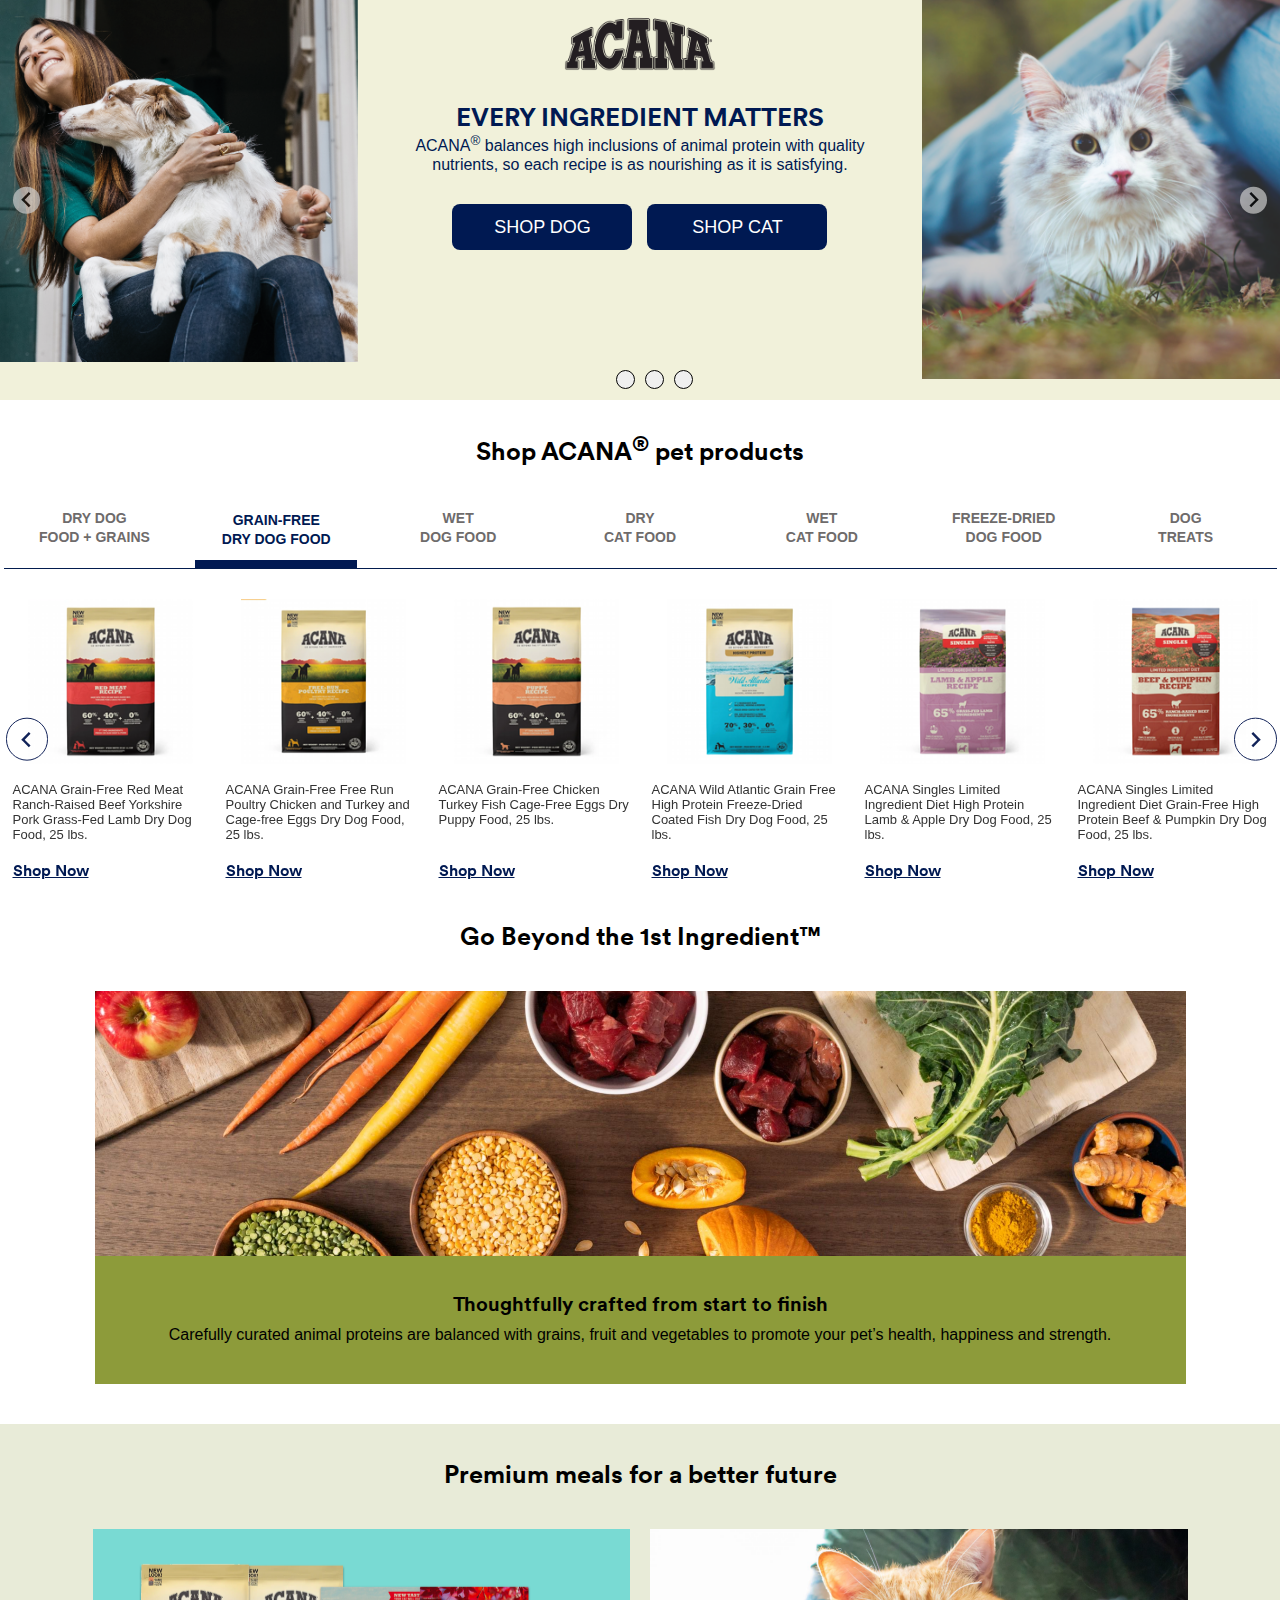
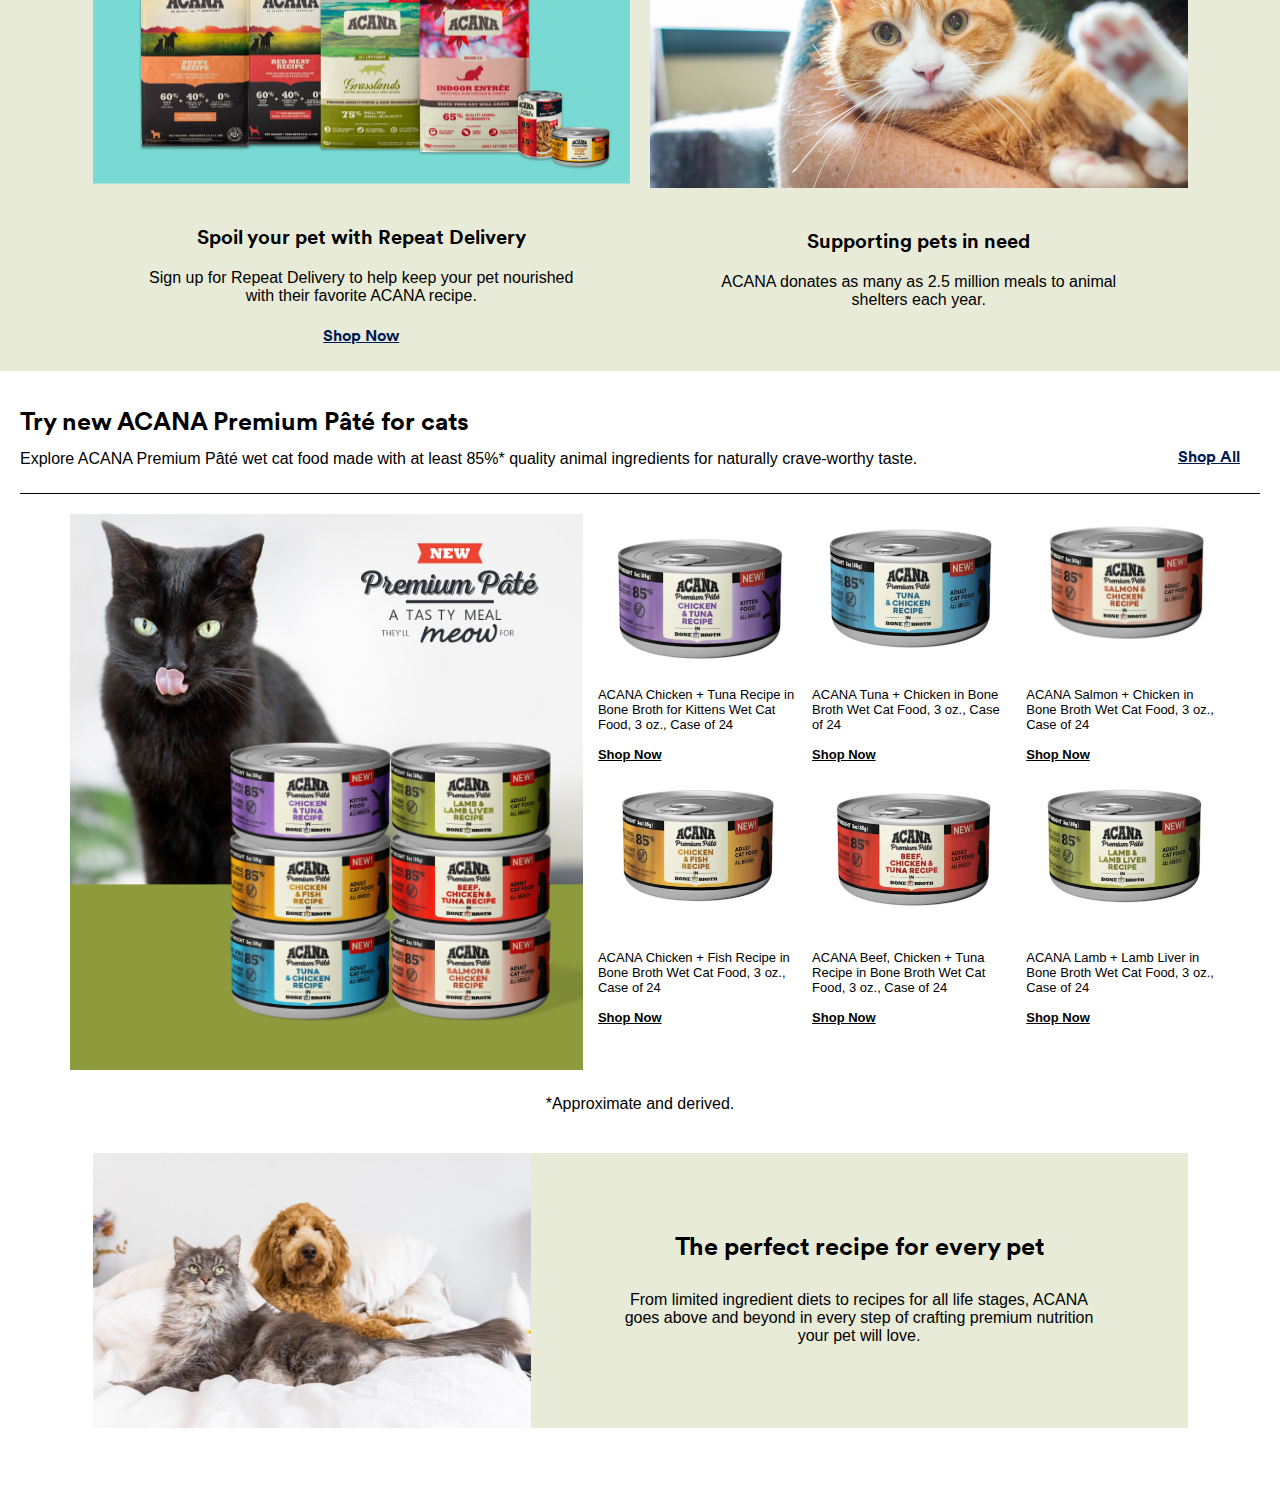
==== index.html @ 04870521 "design complete" ====
<!DOCTYPE html>
<html lang="en">

<head>
  <meta charset="UTF-8" />
  <meta http-equiv="X-UA-Compatible" content="IE=edge" />
  <meta name="viewport" content="width=device-width, initial-scale=1.0" />
  <meta name="description"
    content="Shop Acana dry dog food, wet dog food, premium pate for cats and dry cat food at Petco. Dog and cat nutrition with high inclusions of animal protein." />
  <title>ACANA | Petco</title>
  <link rel="shortcut icon" href="assets/images/Acana Logo.png" type="image/x-icon" />
  <link rel="stylesheet" href="assets/styles.css" />
  <link rel="stylesheet" href="assets/product.css">
</head>

<body>
  <main class="citrusAcana__Wrapper">
    <!--------------------- Acana slider section ------------------------->
    <section class="citrusAcana__SliderContainer">
      <div id="image-carousel" class="splide citrusAcana__sliderBox" aria-label="Beautiful Images">
        <div class="splide__track">
          <div class="splide__list">
            <!-- 1st slide -->
            <div class="citrusAcana__firstSlideContainer splide__slide">
              <div class="citrusAcana__firstSlide_Row">
                <div class="citrusAcana__FirstSlide__ColLeft">
                  <div class="citrusAcana__imgContainer">
                    <img class="citrusAcana__mobile_hide" src="assets/images/Lady and Dog.png" alt="" />
                    <img class="citrusAcana__desktop_hide" src="assets/images/slide1mobile.png" alt="" />
                  </div>
                </div>
                <div class="citrusAcana__FirstSlide__ColMiddle">
                  <div class="citrusAcana__firstSlide__middleContainer">
                    <div class="citrusAcana__logo">
                      <img class="citrusAcana__mobile_hide" src="assets/images/Acana Logo.png" alt="" />
                    </div>
                    <div class="citrusAcana__Middle_textContainer">
                      <h1 class="citrusAcana__firstSlideTitle">
                        EVERY INGREDIENT MATTERS
                      </h1>
                      <p class="citrusAcana__sliderText">
                        ACANA<sup>®</sup> balances high inclusions of animal protein
                        with quality nutrients, so each recipe is as nourishing as
                        it is satisfying.
                      </p>
                    </div>
                    <div class="citrusAcana__MiddleCTA-Box">
                      <a class="citrusAcana__shopCTALarge"
                        href="https://www.petco.com/shop/en/petcostore/brand/acana/dog" "/shop/en/petcostore"
                        manual_cm_sp="sponsoredbrandpage:acana:heropov:1:qualitypetnutrition:shopdog"
                        onclick="clickTrackLink(this);">Shop Dog</a>
                      <a class="citrusAcana__shopCTALarge"
                        href="https://www.petco.com/shop/en/petcostore/brand/acana/cat" "/shop/en/petcostore"
                        manual_cm_sp="sponsoredbrandpage:acana:heropov:1:qualitypetnutrition:shopcat"
                        onclick="clickTrackLink(this);">Shop Cat</a>
                    </div>
                  </div>
                </div>
                <div class="citrusAcana__FirstSlide__ColRight">
                  <div class="citrusAcana__imgContainer">
                    <img src="assets/images/Cat.png" alt="" />
                  </div>
                </div>
              </div>
            </div>
            <!-- End 1st slide -->
            <!-- 2nd slide -->
            <div class="citrusAcana__secondSlideContainer splide__slide">
              <div class="citrusAcana__secondSlide_Row">
                <div class="citrusAcana__secondSlide__Col">
                  <div class="citrusAcana__imgContainer">
                    <img class="citrusAcana__mobile_hide" src="assets/images/lifeStyleProductshot.png" alt="" />
                    <img class="citrusAcana__desktop_hide" src="assets/images/slide2 mobile.png" alt="" />
                  </div>
                </div>
                <div class="citrusAcana__secondSlide__Col">
                  <div class="citrusAcana__secondSlide__textContainer">
                    <div class="citrusAcana__logoPremium">
                      <img class="citrusAcana__mobile_hide" src="assets/images/Premium Pate Logo.png" alt="" />
                    </div>
                    <h1 class="citrusAcana__secondSlide__title">
                      NEW! ACANA PREMIUM PÂTÉ
                    </h1>
                    <p class="citrusAcana__sliderText">
                      Rich in animal ingredients, plus delicious bone broth for
                      added hydration and flavor.
                    </p>
                    <div class="citrusAcana__secondSlideCTA-Box">
                      <a class="citrusAcana__shopCTALarge"
                        href="https://www.petco.com/shop/en/petcostore/brand/acana/cat/cat-food/wet-cat-food" "/shop/en/petcostore"
                        manual_cm_sp="sponsoredbrandpage:acana:heropov:2:premiumpate:shopnow"
                        onclick="clickTrackLink(this);">Shop Now</a>
                    </div>
                  </div>
                </div>
              </div>
            </div>
            <!-- End 2nd slide -->
            <!-- 3rd slide -->
            <div class="citrusAcana__thirdSlideContainer splide__slide">
              <div class="citrusAcana__thirdSlide_Row">
                <div class="citrusAcana__thirdSlide__col left">
                  <div class="citrusAcana__thirdSlide__textContainer">
                    <h1 class="citrusAcana__thirdSlide__title">
                      <span>ACANA’S COMMITMENT:</span>
                      <span>GO BEYOND THE 1ST INGREDIENT™</span>
                    </h1>
                    <p class="citrusAcana__sliderText">
                      The first two ingredients are always from quality animal
                      sources, with each recipe crafted in an award-winning kitchen.
                    </p>
                    <div class="citrusAcana__secondSlideCTA-Box">
                      <a class="citrusAcana__shopCTALarge"
                        href="https://www.petco.com/shop/en/petcostore/brand/acana" "/shop/en/petcostore"
                        manual_cm_sp="sponsoredbrandpage:acana:heropov:3:acanascommitment:shopnow"
                        onclick="clickTrackLink(this);">Shop Now</a>
                    </div>
                  </div>
                </div>
                <div class="citrusAcana__thirdSlide__col right">
                  <div class="citrusAcana__imgContainer">
                    <img class="citrusAcana__mobile_hide" src="assets/images/Ingredients Composite third slide.png"
                      alt="" />
                    <img class="citrusAcana__desktop_hide" src="assets/images/slide3mobile.png" alt="" />
                  </div>
                </div>
              </div>
            </div>
            <!-- End 3rd slide -->
          </div>
        </div>
      </div>
    </section>
    <!------------------ End Acana slider section ------------------------------->

    <!------------------- section two / shop acana products start ---------------------------------->
    <section class="citrus-meet-orijen-tab-area">
      <div class="citrus-meet-orijen-tab-container">
        <div class="citrusAcana__sectionTitle">
          <h2>Shop ACANA<sup>®</sup> pet products</h2>
        </div>

        <!-- product tab main content -->
        <div class="citrus-meet-orijen-main-tab-content">
          <!-- tab button -->
          <div class="citrus-meet-orijen-wrapper">
            <div id="citrusMeetTabId" class="citrus-meet-orijen-main21">
              <button class="citrus_meet_tab_item" onclick="filterBestDog('citrus_all_tab_select')"><span>DRY DOG</span>
                FOOD + GRAINS</button>
              <button class="citrus_meet_tab_item citrus_meet_tab_item_active"
                onclick="filterBestDog('citrusd_drydog')"><span>GRAIN-FREE</span>DRY DOG FOOD</button>
              <button class="citrus_meet_tab_item" onclick="filterBestDog('citrus_wetdog')"><span>WET</span> DOG
                FOOD</button>
              <button class="citrus_meet_tab_item" onclick="filterBestDog('citrus_treatsdog')"><span>DRY</span>
                CAT FOOD</button>
              <button class="citrus_meet_tab_item" onclick="filterBestDog('citrus_freedog')"><span>WET</span>
                CAT FOOD</button>
              <button class="citrus_meet_tab_item" onclick="filterBestDog('citrus_catdog')"><span>FREEZE-DRIED</span>DOG
                FOOD</button>
              <button class="citrus_meet_tab_item"
                onclick="filterBestDog('citrus_wetcatDog')"><span>DOG</span>TREATS</button>
            </div>
          </div>
          <!-- tab button -->

          <!--=================== tab content ===================-->
          <div class="citrus-meet-section__tab-content">
            <!-- start DRY DOG FOOD + GRAINS row 1  -->
            <div class="cirtus_meet_tabs_main_22 cirtus_meet_tabs_main_22_hide_arrow splide cirtus_meet_tabs_22">
              <div class="splide__track">
                <div class="splide__list">
                  <!-- tab item -->
                  <div
                    class="citrus_item_section__tab_content_item citrusfilterMeetDiv citrus_all_tab_select splide__slide">
                    <div class="citrus-meet-tab-product">
                      <div class="citrus-inner-img22">
                        <a href="https://www.petco.com/shop/en/petcostore/product/acana-wholesome-grains-red-meat-dry-dog-food" "/shop/en/petcostore"
                          manual_cm_sp="sponsoredbrandpage:acana:drydogfoodgrains:1:redmeatdrydogfoodwgrain:product"
                          onclick="clickTrackLink(this);"><img src="assets/images/tab1.1_RedMeatDryDogFoodWGrain.png"
                            alt="" /></a>
                      </div>
                      <div class="citrus_product_info22">
                        <p>ACANA Wholesome Grains Red Meat & Grains Recipe Dry Dog Food, 22.5 lbs.</p>
                      </div>
                      <a href="https://www.petco.com/shop/en/petcostore/product/acana-wholesome-grains-red-meat-dry-dog-food" "/shop/en/petcostore"
                        manual_cm_sp="sponsoredbrandpage:acana:drydogfoodgrains:1:redmeatdrydogfoodwgrain:product"
                        onclick="clickTrackLink(this);">Shop Now</a>
                    </div>
                  </div>
                  <!-- tab item -->
                  <!-- tab item -->
                  <div
                    class="citrus_item_section__tab_content_item citrusfilterMeetDiv citrus_all_tab_select splide__slide">
                    <div class="citrus-meet-tab-product">
                      <div class="citrus-inner-img22">
                        <a href="https://www.petco.com/shop/en/petcostore/product/acana-wholesome-grains-poultry-dry-dog-food" "/shop/en/petcostore"
                          manual_cm_sp="sponsoredbrandpage:acana:drydogfoodgrains:2:poultrydrydogfoodwgrain:product"
                          onclick="clickTrackLink(this);"><img src="assets/images/tab1.2_PoultryDryDogFoodWGrain.png"
                            alt="" /></a>
                      </div>
                      <div class="citrus_product_info22">
                        <p>ACANA Wholesome Grains Free-Run Poultry & Grains Recipe Dry Dog Food, 22.5 lbs.</p>
                      </div>
                      <a href="https://www.petco.com/shop/en/petcostore/product/acana-wholesome-grains-poultry-dry-dog-food" "/shop/en/petcostore"
                        manual_cm_sp="sponsoredbrandpage:orijen:drydogfoodgrains:2:puppylargedogdrywgrain:shopnow"
                        onclick="clickTrackLink(this);">Shop Now</a>
                    </div>
                  </div>
                  <!-- tab item -->
                  <!-- tab item -->
                  <div
                    class="citrus_item_section__tab_content_item citrusfilterMeetDiv citrus_all_tab_select splide__slide">
                    <div class="citrus-meet-tab-product">
                      <div class="citrus-inner-img22">
                        <a href="https://www.petco.com/shop/en/petcostore/product/acana-wholesome-grains-puppy-recipe-with-real-chicken-eggs-and-turkey-dry-food" "/shop/en/petcostore"
                          manual_cm_sp="sponsoredbrandpage:acana:drydogfoodgrains:3:puppydrydogfoodwgrain:product"
                          onclick="clickTrackLink(this);"><img src="assets/images/tab1.3_PuppyDryDogFoodWGrain.png"
                            alt="" /></a>
                      </div>
                      <div class="citrus_product_info22">
                        <p>ACANA Wholesome Grains Puppy Recipe with Real Chicken, Eggs and Turkey Dry Food, 11.5 lbs.
                        </p>
                      </div>
                      <a href="https://www.petco.com/shop/en/petcostore/product/acana-wholesome-grains-puppy-recipe-with-real-chicken-eggs-and-turkey-dry-food" "/shop/en/petcostore"
                        manual_cm_sp="sponsoredbrandpage:acana:drydogfoodgrains:3:puppydrydogfoodwgrain:product"
                        onclick="clickTrackLink(this);">Shop Now</a>
                    </div>
                  </div>
                  <!-- tab item -->
                  <!-- tab item -->
                  <div
                    class="citrus_item_section__tab_content_item citrusfilterMeetDiv citrus_all_tab_select splide__slide">
                    <div class="citrus-meet-tab-product">
                      <div class="citrus-inner-img22">
                        <a href="https://www.petco.com/shop/en/petcostore/product/acana-rescue-care-for-adopted-dogs-red-meat-liver-and-whole-oats-recipe-premium-dry-food" "/shop/en/petcostore"
                          manual_cm_sp="sponsoredbrandpage:acana:drydogfoodgrains:4:rscredmeatdrydogfoodwgrain:product"
                          onclick="clickTrackLink(this);"><img src="assets/images/tab1.4_RSCRedMeatDryDogFoodWGrain.png"
                            alt="" /></a>
                      </div>
                      <div class="citrus_product_info22">
                        <p>ACANA Rescue Care For Adopted Dogs Red Meat, Liver & Whole Oats Recipe Premium Dry Food, 22.5
                          lbs.</p>
                      </div>
                      <a href="https://www.petco.com/shop/en/petcostore/product/acana-rescue-care-for-adopted-dogs-red-meat-liver-and-whole-oats-recipe-premium-dry-food" "/shop/en/petcostore"
                        manual_cm_sp="sponsoredbrandpage:acana:drydogfoodgrains:4:rscredmeatdrydogfoodwgrain:product"
                        onclick="clickTrackLink(this);">Shop Now</a>
                    </div>
                  </div>
                  <!-- tab item -->
                  <!-- tab item -->
                  <div
                    class="citrus_item_section__tab_content_item citrusfilterMeetDiv citrus_all_tab_select splide__slide">
                    <div class="citrus-meet-tab-product">
                      <div class="citrus-inner-img22">
                        <a href="https://www.petco.com/shop/en/petcostore/product/acana-wholesome-grains-lamb-and-pumpkin-dry-dog-food" "/shop/en/petcostore"
                          manual_cm_sp="sponsoredbrandpage:acana:drydogfoodgrains:5:lambpumpkindrydogfoodwgrain:product"
                          onclick="clickTrackLink(this);"><img
                            src="assets/images/tab1.5_LambPumpkinDryDogFoodWGrain.png" alt="" /></a>
                      </div>
                      <div class="citrus_product_info22">
                        <p>ACANA Wholesome Grains Lamb & Pumpkin Recipe Dry Dog Food, 22.5 lbs.</p>
                      </div>
                      <a href="https://www.petco.com/shop/en/petcostore/product/acana-wholesome-grains-lamb-and-pumpkin-dry-dog-food" "/shop/en/petcostore"
                        manual_cm_sp="sponsoredbrandpage:acana:drydogfoodgrains:5:lambpumpkindrydogfoodwgrain:product"
                        onclick="clickTrackLink(this);">Shop Now</a>
                    </div>
                  </div>
                  <!-- tab item -->
                  <!-- tab item -->
                  <div
                    class="citrus_item_section__tab_content_item citrusfilterMeetDiv citrus_all_tab_select splide__slide">
                    <div class="citrus-meet-tab-product">
                      <div class="citrus-inner-img22">
                        <a href="https://www.petco.com/shop/en/petcostore/product/acana-wholesome-grains-duck-and-pumpkin-dry-dog-food" "/shop/en/petcostore"
                          manual_cm_sp="sponsoredbrandpage:acana:drydogfoodgrains:6:duckpumpkindrydogfoodwgrain:product"
                          onclick="clickTrackLink(this);"><img
                            src="assets/images/tab1.6_DuckPumpkinDryDogFoodWGrain.png" alt="" /></a>
                      </div>
                      <div class="citrus_product_info22">
                        <p>ACANA Wholesome Grains Duck & Pumpkin Recipe Dry Dog Food, 22.5 lbs.</p>
                      </div>
                      <a href="https://www.petco.com/shop/en/petcostore/product/acana-wholesome-grains-duck-and-pumpkin-dry-dog-food" "/shop/en/petcostore"
                        manual_cm_sp="sponsoredbrandpage:acana:drydogfoodgrains:6:duckpumpkindrydogfoodwgrain:product"
                        onclick="clickTrackLink(this);">Shop Now</a>
                    </div>
                  </div>
                  <!-- tab item -->
                  <!-- tab item -->
                  <div
                    class="citrus_item_section__tab_content_item citrusfilterMeetDiv citrus_all_tab_select splide__slide">
                    <div class="citrus-meet-tab-product">
                      <div class="citrus-inner-img22">
                        <a href="https://www.petco.com/shop/en/petcostore/product/acana-wholesome-grains-american-waters-dry-dog-food" "/shop/en/petcostore"
                          manual_cm_sp="sponsoredbrandpage:acana:drydogfoodgrains:7:seatostreamdrydogfoodwgrain:product"
                          onclick="clickTrackLink(this);"><img
                            src="assets/images/tab1.7_SeaToStreamDryDogFoodWGrain.png" alt="" /></a>
                      </div>
                      <div class="citrus_product_info22">
                        <p>ACANA Wholesome Grains Sea To Stream, Fish & Grains Recipe Dry Dog Food, 22.5 lbs.</p>
                      </div>
                      <a href="https://www.petco.com/shop/en/petcostore/product/acana-wholesome-grains-american-waters-dry-dog-food" "/shop/en/petcostore"
                        manual_cm_sp="sponsoredbrandpage:acana:drydogfoodgrains:7:seatostreamdrydogfoodwgrain:product"
                        onclick="clickTrackLink(this);">Shop Now</a>
                    </div>
                  </div>
                  <!-- tab item -->
                  <!-- tab item -->
                  <div
                    class="citrus_item_section__tab_content_item citrusfilterMeetDiv citrus_all_tab_select splide__slide">
                    <div class="citrus-meet-tab-product">
                      <div class="citrus-inner-img22">
                        <a href="https://www.petco.com/shop/en/petcostore/product/acana-wholesome-grains-small-breed-recipe-with-real-chicken-eggs-and-turkey-dry-dog-food" "/shop/en/petcostore"
                          manual_cm_sp="sponsoredbrandpage:acana:drydogfoodgrains:8:smallbreeddrydogfoodwgrain:product"
                          onclick="clickTrackLink(this);"><img src="assets/images/tab1.8_SmallBreedDryDogFoodWGrain.png"
                            alt="" /></a>
                      </div>
                      <div class="citrus_product_info22">
                        <p>ACANA Wholesome Grains Small Breed Recipe with Real Chicken, Eggs and Turkey Dry</p>
                      </div>
                      <a href="https://www.petco.com/shop/en/petcostore/product/acana-wholesome-grains-small-breed-recipe-with-real-chicken-eggs-and-turkey-dry-dog-food" "/shop/en/petcostore"
                        manual_cm_sp="sponsoredbrandpage:acana:drydogfoodgrains:8:smallbreeddrydogfoodwgrain:product"
                        onclick="clickTrackLink(this);">Shop Now</a>
                    </div>
                  </div>
                  <!-- tab item -->
                  <!-- tab item -->
                  <div
                    class="citrus_item_section__tab_content_item citrusfilterMeetDiv citrus_all_tab_select splide__slide">
                    <div class="citrus-meet-tab-product">
                      <div class="citrus-inner-img22">
                        <a href="https://www.petco.com/shop/en/petcostore/product/acana-rescue-care-for-adopted-dogs-free-run-poultry-liver-and-whole-oats-recipe-premium-dry-food" "/shop/en/petcostore"
                          manual_cm_sp="sponsoredbrandpage:acana:drydogfoodgrains:9:rscpoultrydrydogfoodwgrain:product"
                          onclick="clickTrackLink(this);"><img src="assets/images/tab1.9_RSCPoultryDryDogFoodWGrain.png"
                            alt="" /></a>
                      </div>
                      <div class="citrus_product_info22">
                        <p>ACANA Rescue Care For Adopted Dogs Free-Run Poultry, Liver & Whole Oats Recipe Premium Dry
                          Food, 22.5 lbs.</p>
                      </div>
                      <a href="https://www.petco.com/shop/en/petcostore/product/acana-rescue-care-for-adopted-dogs-free-run-poultry-liver-and-whole-oats-recipe-premium-dry-food" "/shop/en/petcostore"
                        manual_cm_sp="sponsoredbrandpage:acana:drydogfoodgrains:9:rscpoultrydrydogfoodwgrain:product"
                        onclick="clickTrackLink(this);">Shop Now</a>
                    </div>
                  </div>
                  <!-- tab item -->

                </div>
              </div>
            </div>
            <!-- End DRY DOG FOOD + GRAINS  row 1  -->

            <!-- start GRAIN-FREE DRY DOG FOOD row 2 -->
            <div class="cirtus_meet_tabs_main_22 splide cirtus_meet_tabs_22">
              <div class="splide__track">
                <div class="splide__list">
                  <!-- tab item -->
                  <div class="citrus_item_section__tab_content_item citrusfilterMeetDiv citrusd_drydog splide__slide">
                    <div class="citrus-meet-tab-product">
                      <div class="citrus-inner-img22">
                        <a href="https://www.petco.com/shop/en/petcostore/product/acana-red-meat-dry-dog-food" "/shop/en/petcostore"
                          manual_cm_sp="sponsoredbrandpage:acana:grainfreedrydogfood:1:redmeatdrydogfoodgrainfree:product"
                          onclick="clickTrackLink(this);"><img src="assets/images/tab2.1_RedMeatDryDogFoodGrainFree.png"
                            alt="" /></a>
                      </div>
                      <div class="citrus_product_info22">
                        <p>ACANA Grain-Free Red Meat Ranch-Raised Beef Yorkshire Pork Grass-Fed Lamb Dry Dog Food, 25
                          lbs.</p>
                      </div>
                      <a href="https://www.petco.com/shop/en/petcostore/product/acana-red-meat-dry-dog-food" "/shop/en/petcostore"
                        manual_cm_sp="sponsoredbrandpage:acana:grainfreedrydogfood:1:redmeatdrydogfoodgrainfree:product"
                        onclick="clickTrackLink(this);">Shop Now</a>
                    </div>
                  </div>
                  <!-- tab item -->
                  <!-- tab item -->
                  <div class="citrus_item_section__tab_content_item citrusfilterMeetDiv citrusd_drydog splide__slide">
                    <div class="citrus-meet-tab-product">
                      <div class="citrus-inner-img22">
                        <a href="https://www.petco.com/shop/en/petcostore/product/acana-free-run-poultry-dry-dog-food" "/shop/en/petcostore"
                          manual_cm_sp="sponsoredbrandpage:acana:grainfreedrydogfood:2:poultrydrydogfoodgrainfree:product"
                          onclick="clickTrackLink(this);"><img src="assets/images/tab2.2_PoultryDryDogFoodGrainFree.png"
                            alt="" /></a>
                      </div>
                      <div class="citrus_product_info22">
                        <p>ACANA Grain-Free Free Run Poultry Chicken and Turkey and Cage-free Eggs Dry Dog Food, 25 lbs.
                        </p>
                      </div>
                      <a href="https://www.petco.com/shop/en/petcostore/product/acana-free-run-poultry-dry-dog-food" "/shop/en/petcostore"
                        manual_cm_sp="sponsoredbrandpage:acana:grainfreedrydogfood:2:poultrydrydogfoodgrainfree:product"
                        onclick="clickTrackLink(this);">Shop Now</a>
                    </div>
                  </div>
                  <!-- tab item -->
                  <!-- tab item -->
                  <div class="citrus_item_section__tab_content_item citrusfilterMeetDiv citrusd_drydog splide__slide">
                    <div class="citrus-meet-tab-product">
                      <div class="citrus-inner-img22">
                        <a href="https://www.petco.com/shop/en/petcostore/product/acana-puppy-and-junior-dry-dog-food" "/shop/en/petcostore"
                          manual_cm_sp="sponsoredbrandpage:acana:grainfreedrydogfood:3:puppydrydogfoodgrainfree:product"
                          onclick="clickTrackLink(this);"><img src="assets/images/tab2.3_PuppyDryDogFoodGrainFree.png"
                            alt="" /></a>
                      </div>
                      <div class="citrus_product_info22">
                        <p>ACANA Grain-Free Chicken Turkey Fish Cage-Free Eggs Dry Puppy Food, 25 lbs.</p>
                      </div>
                      <a href="https://www.petco.com/shop/en/petcostore/product/acana-puppy-and-junior-dry-dog-food" "/shop/en/petcostore"
                        manual_cm_sp="sponsoredbrandpage:acana:grainfreedrydogfood:3:puppydrydogfoodgrainfree:product"
                        onclick="clickTrackLink(this);">Shop Now</a>
                    </div>
                  </div>
                  <!-- tab item -->
                  <!-- tab item -->
                  <div class="citrus_item_section__tab_content_item citrusfilterMeetDiv citrusd_drydog splide__slide">
                    <div class="citrus-meet-tab-product">
                      <div class="citrus-inner-img22">
                        <a href="https://www.petco.com/shop/en/petcostore/product/acana-wild-atlantic-dry-dog-food" "/shop/en/petcostore"
                          manual_cm_sp="sponsoredbrandpage:acana:grainfreedrydogfood:4:wildatlanticdrydogfoodgrainfree:product"
                          onclick="clickTrackLink(this);"><img
                            src="assets/images/tab2.4_WildAtlanticDryDogFoodGrainFree.png" alt="" /></a>
                      </div>
                      <div class="citrus_product_info22">
                        <p>ACANA Wild Atlantic Grain Free High Protein Freeze-Dried Coated Fish Dry Dog Food, 25 lbs.
                        </p>
                      </div>
                      <a href="https://www.petco.com/shop/en/petcostore/product/acana-wild-atlantic-dry-dog-food" "/shop/en/petcostore"
                        manual_cm_sp="sponsoredbrandpage:acana:grainfreedrydogfood:4:wildatlanticdrydogfoodgrainfree:product"
                        onclick="clickTrackLink(this);">Shop Now</a>
                    </div>
                  </div>
                  <!-- tab item -->
                  <!-- tab item -->
                  <div class="citrus_item_section__tab_content_item citrusfilterMeetDiv citrusd_drydog splide__slide">
                    <div class="citrus-meet-tab-product">
                      <div class="citrus-inner-img22">
                        <a href="https://www.petco.com/shop/en/petcostore/product/acana-singles-lamb-and-apple-recipe-dry-dog-food" "/shop/en/petcostore"
                          manual_cm_sp="sponsoredbrandpage:acana:grainfreedrydogfood:5:singleslambappledrydogfoodgrainfree:product"
                          onclick="clickTrackLink(this);"><img
                            src="assets/images/tab2.5_SinglesLambAppleDryDogFoodGrainFree.png" alt="" /></a>
                      </div>
                      <div class="citrus_product_info22">
                        <p>ACANA Singles Limited Ingredient Diet High Protein Lamb & Apple Dry Dog Food, 25 lbs.</p>
                      </div>
                      <a href="https://www.petco.com/shop/en/petcostore/product/acana-singles-lamb-and-apple-recipe-dry-dog-food" "/shop/en/petcostore"
                        manual_cm_sp="sponsoredbrandpage:acana:grainfreedrydogfood:5:singleslambappledrydogfoodgrainfree:product"
                        onclick="clickTrackLink(this);">Shop Now</a>
                    </div>
                  </div>
                  <!-- tab item -->

                  <!-- tab item -->
                  <div class="citrus_item_section__tab_content_item citrusfilterMeetDiv citrusd_drydog splide__slide">
                    <div class="citrus-meet-tab-product">
                      <div class="citrus-inner-img22">
                        <a href="https://www.petco.com/shop/en/petcostore/product/acana-singles-beef-and-pumpkin-recipe-dry-dog-food" "/shop/en/petcostore"
                          manual_cm_sp="sponsoredbrandpage:acana:grainfreedrydogfood:6:singlesbeefpumpkindrydogfoodgrainfree:product"
                          onclick="clickTrackLink(this);"><img
                            src="assets/images/tab2.6_SinglesBeefPumpkinDryDogFoodGrainFree.png" alt="" /></a>
                      </div>
                      <div class="citrus_product_info22">
                        <p>ACANA Singles Limited Ingredient Diet Grain-Free High Protein Beef & Pumpkin Dry Dog Food, 25
                          lbs.</p>
                      </div>
                      <a href="https://www.petco.com/shop/en/petcostore/product/acana-singles-beef-and-pumpkin-recipe-dry-dog-food" "/shop/en/petcostore"
                        manual_cm_sp="sponsoredbrandpage:acana:grainfreedrydogfood:6:singlesbeefpumpkindrydogfoodgrainfree:product"
                        onclick="clickTrackLink(this);">Shop Now</a>
                    </div>
                  </div>
                  <!-- tab item -->

                  <!-- tab item -->
                  <div class="citrus_item_section__tab_content_item citrusfilterMeetDiv citrusd_drydog splide__slide">
                    <div class="citrus-meet-tab-product">
                      <div class="citrus-inner-img22">
                        <a href="https://www.petco.com/shop/en/petcostore/product/acana-freshwater-fish-dry-dog-food" "/shop/en/petcostore"
                          manual_cm_sp="sponsoredbrandpage:acana:grainfreedrydogfood:7:freshwaterfishdrydogfoodgrainfree:product"
                          onclick="clickTrackLink(this);"><img
                            src="assets/images/tab2.7_FreshWaterFishDryDogFoodGrainFree.png" alt="" /></a>
                      </div>
                      <div class="citrus_product_info22">
                        <p>ACANA Singles Limited Ingredient Diet Grain-Free High Protein Beef & Pumpkin Dry Dog Food, 25
                          lbs.</p>
                      </div>
                      <a href="https://www.petco.com/shop/en/petcostore/product/acana-freshwater-fish-dry-dog-food" "/shop/en/petcostore"
                        manual_cm_sp="sponsoredbrandpage:acana:grainfreedrydogfood:7:freshwaterfishdrydogfoodgrainfree:product"
                        onclick="clickTrackLink(this);">Shop Now</a>
                    </div>
                  </div>
                  <!-- tab item -->

                  <!-- tab item -->
                  <div class="citrus_item_section__tab_content_item citrusfilterMeetDiv citrusd_drydog splide__slide">
                    <div class="citrus-meet-tab-product">
                      <div class="citrus-inner-img22">
                        <a href="https://www.petco.com/shop/en/petcostore/product/acana-light-and-fit-dry-dog-food" "/shop/en/petcostore"
                          manual_cm_sp="sponsoredbrandpage:acana:grainfreedrydogfood:8:lightfitchickendrydogfoodgrainfree:product"
                          onclick="clickTrackLink(this);"><img
                            src="assets/images/tab2.8_LightFitChickenDryDogFoodGrainFree.png" alt="" /></a>
                      </div>
                      <div class="citrus_product_info22">
                        <p>ACANA Grain-Free Light & Fit Chicken to support Healthy Weight Adult Dry Dog Food, 25 lbs.
                        </p>
                      </div>
                      <a href="https://www.petco.com/shop/en/petcostore/product/acana-light-and-fit-dry-dog-food" "/shop/en/petcostore"
                        manual_cm_sp="sponsoredbrandpage:acana:grainfreedrydogfood:8:lightfitchickendrydogfoodgrainfree:product"
                        onclick="clickTrackLink(this);">Shop Now</a>
                    </div>
                  </div>
                  <!-- tab item -->

                  <!-- tab item -->
                  <div class="citrus_item_section__tab_content_item citrusfilterMeetDiv citrusd_drydog splide__slide">
                    <div class="citrus-meet-tab-product">
                      <div class="citrus-inner-img22">
                        <a href="https://www.petco.com/shop/en/petcostore/product/acana-meadowlands-dry-dog-food" "/shop/en/petcostore"
                          manual_cm_sp="sponsoredbrandpage:acana:grainfreedrydogfood:9:meadowlanddrydogfoodgrainfree:product"
                          onclick="clickTrackLink(this);"><img
                            src="assets/images/tab2.9_MeadowlandDryDogFoodGrainFree.png" alt="" /></a>
                      </div>
                      <div class="citrus_product_info22">
                        <p>ACANA Meadowland Grain-Free High Protein Freeze-Dried Coated Chicken Turkey Fish Cage-Free
                          Eggs Dry Dog Food, 25 lbs.</p>
                      </div>
                      <a href="https://www.petco.com/shop/en/petcostore/product/acana-meadowlands-dry-dog-food" "/shop/en/petcostore"
                        manual_cm_sp="sponsoredbrandpage:acana:grainfreedrydogfood:9:meadowlanddrydogfoodgrainfree:product"
                        onclick="clickTrackLink(this);">Shop Now</a>
                    </div>
                  </div>
                  <!-- tab item -->

                  <!-- tab item -->
                  <div class="citrus_item_section__tab_content_item citrusfilterMeetDiv citrusd_drydog splide__slide">
                    <div class="citrus-meet-tab-product">
                      <div class="citrus-inner-img22">
                        <a href="https://www.petco.com/shop/en/petcostore/product/acana-grasslands-dry-dog-food" "/shop/en/petcostore"
                          manual_cm_sp="sponsoredbrandpage:acana:grainfreedrydogfood:10:grasslandsdrydogfoodgrainfree:product"
                          onclick="clickTrackLink(this);"><img
                            src="assets/images/tab2.10_GrasslandsDryDogFoodGrainFree.png" alt="" /></a>
                      </div>
                      <div class="citrus_product_info22">
                        <p>ACANA Grasslands Grain Free High Protein Freeze-Dried Coated Lamb Duck Trout and Quail Dry
                          Dog Food, 25 lbs.</p>
                      </div>
                      <a href="https://www.petco.com/shop/en/petcostore/product/acana-grasslands-dry-dog-food" "/shop/en/petcostore"
                        manual_cm_sp="sponsoredbrandpage:acana:grainfreedrydogfood:10:grasslandsdrydogfoodgrainfree:product"
                        onclick="clickTrackLink(this);">Shop Now</a>
                    </div>
                  </div>
                  <!-- tab item -->

                  <!-- tab item -->
                  <div class="citrus_item_section__tab_content_item citrusfilterMeetDiv citrusd_drydog splide__slide">
                    <div class="citrus-meet-tab-product">
                      <div class="citrus-inner-img22">
                        <a href="https://www.petco.com/shop/en/petcostore/product/acana-appalachian-ranch-dry-dog-food" "/shop/en/petcostore"
                          manual_cm_sp="sponsoredbrandpage:acana:grainfreedrydogfood:11:appalachianranchdrydogfoodgrainfree:product"
                          onclick="clickTrackLink(this);"><img
                            src="assets/images/tab2.11_AppalachianRanchDryDogFoodGrainFree.png" alt="" /></a>
                      </div>
                      <div class="citrus_product_info22">
                        <p>ACANA Appalachian Ranch Grain Free High Protein Freeze-Dried Coated Beef Pork Lamb Bison and
                          Fish Dry Dog Food, 25 lbs.</p>
                      </div>
                      <a href="https://www.petco.com/shop/en/petcostore/product/acana-appalachian-ranch-dry-dog-food" "/shop/en/petcostore"
                        manual_cm_sp="sponsoredbrandpage:acana:grainfreedrydogfood:11:appalachianranchdrydogfoodgrainfree:product"
                        onclick="clickTrackLink(this);">Shop Now</a>
                    </div>
                  </div>
                  <!-- tab item -->

                  <!-- tab item -->
                  <div class="citrus_item_section__tab_content_item citrusfilterMeetDiv citrusd_drydog splide__slide">
                    <div class="citrus-meet-tab-product">
                      <div class="citrus-inner-img22">
                        <a href="https://www.petco.com/shop/en/petcostore/product/acana-singles-duck-and-pear-recipe-dry-dog-food" "/shop/en/petcostore"
                          manual_cm_sp="sponsoredbrandpage:acana:grainfreedrydogfood:12:singlesduckpeardrydogfoodgrainfree:product"
                          onclick="clickTrackLink(this);"><img
                            src="assets/images/tab2.12_SinglesDuckPearDryDogFoodGrainFree.png" alt="" /></a>
                      </div>
                      <div class="citrus_product_info22">
                        <p>ACANA Singles Limited Ingredient Diet Grain-Free High Protein Duck & Pear Dry Dog Food, 25
                          lbs.</p>
                      </div>
                      <a href="https://www.petco.com/shop/en/petcostore/product/acana-singles-duck-and-pear-recipe-dry-dog-food" "/shop/en/petcostore"
                        manual_cm_sp="sponsoredbrandpage:acana:grainfreedrydogfood:12:singlesduckpeardrydogfoodgrainfree:product"
                        onclick="clickTrackLink(this);">Shop Now</a>
                    </div>
                  </div>
                  <!-- tab item -->

                  <!-- tab item -->
                  <div class="citrus_item_section__tab_content_item citrusfilterMeetDiv citrusd_drydog splide__slide">
                    <div class="citrus-meet-tab-product">
                      <div class="citrus-inner-img22">
                        <a href="https://www.petco.com/shop/en/petcostore/product/acana-singles-pork-and-squash-recipe-dry-dog-food" "/shop/en/petcostore"
                          manual_cm_sp="sponsoredbrandpage:acana:grainfreedrydogfood:13:singlesporksquashdrydogfoodgrainfree:product"
                          onclick="clickTrackLink(this);"><img
                            src="assets/images/tab2.13_SinglesPorkSquashDryDogFoodGrainFree.png" alt="" /></a>
                      </div>
                      <div class="citrus_product_info22">
                        <p>NP</p>
                      </div>
                      <a href="https://www.petco.com/shop/en/petcostore/product/acana-singles-pork-and-squash-recipe-dry-dog-food" "/shop/en/petcostore"
                        manual_cm_sp="sponsoredbrandpage:acana:grainfreedrydogfood:13:singlesporksquashdrydogfoodgrainfree:product"
                        onclick="clickTrackLink(this);">Shop Now</a>
                    </div>
                  </div>
                  <!-- tab item -->

                </div>
              </div>
            </div>
            <!-- End GRAIN-FREE DRY DOG FOOD row 2  -->

            <!-- start WET DOG FOOD row 3 -->
            <div class="cirtus_meet_tabs_main_22 cirtus_meet_tabs_main_22_hide_arrow splide cirtus_meet_tabs_22">
              <div class="splide__track">
                <div class="splide__list">
                  <!-- tab item -->
                  <div class="citrus_item_section__tab_content_item citrusfilterMeetDiv citrus_wetdog splide__slide">
                    <div class="citrus-meet-tab-product">
                      <div class="citrus-inner-img22">
                        <a href="https://www.petco.com/shop/en/petcostore/product/acana-grain-free-premium-chunks-beef-recipe-in-bone-broth-wet-dog-food" "/shop/en/petcostore"
                          manual_cm_sp="sponsoredbrandpage:acana:wetdogfood:1:beefwetdogfood:product"
                          onclick="clickTrackLink(this);"><img src="assets/images/tab3.1_BeefWetDogFood.png"
                            alt="" /></a>
                      </div>
                      <div class="citrus_product_info22">
                        <p>ACANA Grain-Free Premium Chunks Beef Recipe in Bone Broth Wet Dog Food, 12.8 oz.</p>
                      </div>
                      <a href="https://www.petco.com/shop/en/petcostore/product/acana-grain-free-premium-chunks-beef-recipe-in-bone-broth-wet-dog-food" "/shop/en/petcostore"
                        manual_cm_sp="sponsoredbrandpage:acana:wetdogfood:1:beefwetdogfood:product"
                        onclick="clickTrackLink(this);">Shop Now</a>
                    </div>
                  </div>
                  <!-- tab item -->
                  <!-- tab item -->
                  <div class="citrus_item_section__tab_content_item citrusfilterMeetDiv citrus_wetdog splide__slide">
                    <div class="citrus-meet-tab-product">
                      <div class="citrus-inner-img22">
                        <a href="https://www.petco.com/shop/en/petcostore/product/acana-grain-free-premium-chunks-poultry-recipe-in-bone-broth-wet-dog-food" "/shop/en/petcostore"
                          manual_cm_sp="sponsoredbrandpage:acana:wetdogfood:2:chickenwetdogfood:product"
                          onclick="clickTrackLink(this);"><img src="assets/images/tab3.2_ChickenWetDogFood.png"
                            alt="" /></a>
                      </div>
                      <div class="citrus_product_info22">
                        <p>ACANA Grain-Free Premium Chunks Poultry Recipe in Bone Broth Wet Dog Food, 12.8 oz.</p>
                      </div>
                      <a href="https://www.petco.com/shop/en/petcostore/product/acana-grain-free-premium-chunks-poultry-recipe-in-bone-broth-wet-dog-food" "/shop/en/petcostore"
                        manual_cm_sp="sponsoredbrandpage:acana:wetdogfood:2:chickenwetdogfood:product"
                        onclick="clickTrackLink(this);">Shop Now</a>
                    </div>
                  </div>
                  <!-- tab item -->
                  <!-- tab item -->
                  <div class="citrus_item_section__tab_content_item citrusfilterMeetDiv citrus_wetdog splide__slide">
                    <div class="citrus-meet-tab-product">
                      <div class="citrus-inner-img22">
                        <a href="https://www.petco.com/shop/en/petcostore/product/acana-grain-free-premium-pate-puppy-recipe-in-bone-broth-wet-dog-food" "/shop/en/petcostore"
                          manual_cm_sp="sponsoredbrandpage:acana:wetdogfood:3:puppywetdogfood:product"
                          onclick="clickTrackLink(this);"><img src="assets/images/tab3.3_PuppyWetDogFood.png"
                            alt="" /></a>
                      </div>
                      <div class="citrus_product_info22">
                        <p>ACANA Grain-Free Premium Pate Puppy Recipe in Bone Broth Wet Dog Food, 12.8 oz.</p>
                      </div>
                      <a href="https://www.petco.com/shop/en/petcostore/product/acana-grain-free-premium-pate-puppy-recipe-in-bone-broth-wet-dog-food" "/shop/en/petcostore"
                        manual_cm_sp="sponsoredbrandpage:acana:wetdogfood:3:puppywetdogfood:product"
                        onclick="clickTrackLink(this);">Shop Now</a>
                    </div>
                  </div>
                  <!-- tab item -->

                  <!-- tab item -->
                  <div class="citrus_item_section__tab_content_item citrusfilterMeetDiv citrus_wetdog splide__slide">
                    <div class="citrus-meet-tab-product">
                      <div class="citrus-inner-img22">
                        <a href="https://www.petco.com/shop/en/petcostore/product/acana-grain-free-premium-chunks-duck-recipe-in-bone-broth-wet-dog-food" "/shop/en/petcostore"
                          manual_cm_sp="sponsoredbrandpage:acana:wetdogfood:4:duckwetdogfood:product"
                          onclick="clickTrackLink(this);"><img src="assets/images/tab3.4_DuckWetDogFood.png"
                            alt="" /></a>
                      </div>
                      <div class="citrus_product_info22">
                        <p>ACANA Grain-Free Premium Chunks Duck Recipe in Bone Broth Wet Dog Food, 12.8 oz.</p>
                      </div>
                      <a href="https://www.petco.com/shop/en/petcostore/product/acana-grain-free-premium-chunks-duck-recipe-in-bone-broth-wet-dog-food" "/shop/en/petcostore"
                        manual_cm_sp="sponsoredbrandpage:acana:wetdogfood:4:duckwetdogfood:product"
                        onclick="clickTrackLink(this);">Shop Now</a>
                    </div>
                  </div>
                  <!-- tab item -->

                  <!-- tab item -->
                  <div class="citrus_item_section__tab_content_item citrusfilterMeetDiv citrus_wetdog splide__slide">
                    <div class="citrus-meet-tab-product">
                      <div class="citrus-inner-img22">
                        <a href="https://www.petco.com/shop/en/petcostore/product/acana-grain-free-premium-chunks-lamb-recipe-in-bone-broth-wet-dog-food" "/shop/en/petcostore"
                          manual_cm_sp="sponsoredbrandpage:acana:wetdogfood:5:lambwetdogfood:product"
                          onclick="clickTrackLink(this);"><img src="assets/images/tab3.5_LambWetDogFood.png"
                            alt="" /></a>
                      </div>
                      <div class="citrus_product_info22">
                        <p>ACANA Grain-Free Premium Chunks Lamb Recipe in Bone Broth Wet Dog Food, 12.8 oz., Case of 12
                        </p>
                      </div>
                      <a href="https://www.petco.com/shop/en/petcostore/product/acana-grain-free-premium-chunks-lamb-recipe-in-bone-broth-wet-dog-food" "/shop/en/petcostore"
                        manual_cm_sp="sponsoredbrandpage:acana:wetdogfood:5:lambwetdogfood:product"
                        onclick="clickTrackLink(this);">Shop Now</a>
                    </div>
                  </div>
                  <!-- tab item -->

                  <!-- tab item -->
                  <div class="citrus_item_section__tab_content_item citrusfilterMeetDiv citrus_wetdog splide__slide">
                    <div class="citrus-meet-tab-product">
                      <div class="citrus-inner-img22">
                        <a href="https://www.petco.com/shop/en/petcostore/product/acana-grain-free-premium-chunks-pork-recipe-in-bone-broth-wet-dog-food" "/shop/en/petcostore"
                          manual_cm_sp="sponsoredbrandpage:acana:wetdogfood:6:porkwetdogfood:product"
                          onclick="clickTrackLink(this);"><img src="assets/images/tab3.6_PorkWetDogFood.png"
                            alt="" /></a>
                      </div>
                      <div class="citrus_product_info22">
                        <p>ACANA Grain-Free Premium Chunks Pork Recipe in Bone Broth Wet Dog Food, 12.8 oz.</p>
                      </div>
                      <a href="https://www.petco.com/shop/en/petcostore/product/acana-grain-free-premium-chunks-pork-recipe-in-bone-broth-wet-dog-food" "/shop/en/petcostore"
                        manual_cm_sp="sponsoredbrandpage:acana:wetdogfood:6:porkwetdogfood:product"
                        onclick="clickTrackLink(this);">Shop Now</a>
                    </div>
                  </div>
                  <!-- tab item -->

                </div>
              </div>
            </div>
            <!-- End WET DOG FOOD row 3  -->

            <!-- start Product grid: DRY CAT FOOD row 4 -->
            <div class="cirtus_meet_tabs_main_22 splide cirtus_meet_tabs_22">
              <div class="splide__track">
                <div class="splide__list">
                  <!-- tab item -->
                  <div class="citrus_item_section__tab_content_item citrusfilterMeetDiv citrus_treatsdog splide__slide">
                    <div class="citrus-meet-tab-product">
                      <div class="citrus-inner-img22">
                        <a href="https://www.petco.com/shop/en/petcostore/product/acana-indoor-entree-dry-cat-food" "/shop/en/petcostore"
                          manual_cm_sp="sponsoredbrandpage:acana:drycatfood:1:indoordrycatfood:product"
                          onclick="clickTrackLink(this);"><img src="assets/images/tab4.1_IndoorDryCatFood.png"
                            alt="" /></a>
                      </div>
                      <div class="citrus_product_info22">
                        <p>ACANA Indoor Entree for Indoor Cats Chicken Turkey Whole Herring and Rabbit Dry Cat Food, 10
                          lbs.</p>
                      </div>
                      <a href="https://www.petco.com/shop/en/petcostore/product/acana-indoor-entree-dry-cat-food" "/shop/en/petcostore"
                        manual_cm_sp="sponsoredbrandpage:acana:drycatfood:1:indoordrycatfood:product"
                        onclick="clickTrackLink(this);">Shop Now</a>
                    </div>
                  </div>
                  <!-- tab item -->
                  <!-- tab item -->
                  <div class="citrus_item_section__tab_content_item citrusfilterMeetDiv citrus_treatsdog splide__slide">
                    <div class="citrus-meet-tab-product">
                      <div class="citrus-inner-img22">
                        <a href="https://www.petco.com/shop/en/petcostore/product/acana-first-feast-dry-cat-food" "/shop/en/petcostore"
                          manual_cm_sp="sponsoredbrandpage:acana:drycatfood:2:firstfeastdrycatfood:product"
                          onclick="clickTrackLink(this);"><img src="assets/images/tab4.2_FirstFeastDryCatFood.png"
                            alt="" /></a>
                      </div>
                      <div class="citrus_product_info22">
                        <p>ACANA First Feast For Kittens Chicken and Fish Dry Cat Food, 4 lbs.</p>
                      </div>
                      <a href="https://www.petco.com/shop/en/petcostore/product/acana-first-feast-dry-cat-food" "/shop/en/petcostore"
                        manual_cm_sp="sponsoredbrandpage:acana:drycatfood:2:firstfeastdrycatfood:product"
                        onclick="clickTrackLink(this);">Shop Now</a>
                    </div>
                  </div>
                  <!-- tab item -->
                  <!-- tab item -->
                  <div class="citrus_item_section__tab_content_item citrusfilterMeetDiv citrus_treatsdog splide__slide">
                    <div class="citrus-meet-tab-product">
                      <div class="citrus-inner-img22">
                        <a href="https://www.petco.com/shop/en/petcostore/product/acana-bountiful-catch-dry-cat-food" "/shop/en/petcostore"
                          manual_cm_sp="sponsoredbrandpage:acana:drycatfood:3:bountifulcatchdrycatfood:product"
                          onclick="clickTrackLink(this);"><img src="assets/images/tab4.3_BountifulCatchDryCatFood.png"
                            alt="" /></a>
                      </div>
                      <div class="citrus_product_info22">
                        <p>ACANA Bountiful Catch Salmon Catfish and Herring Dry Cat Food, 10 lbs.</p>
                      </div>
                      <a href="https://www.petco.com/shop/en/petcostore/product/acana-bountiful-catch-dry-cat-food" "/shop/en/petcostore"
                        manual_cm_sp="sponsoredbrandpage:acana:drycatfood:3:bountifulcatchdrycatfood:product"
                        onclick="clickTrackLink(this);">Shop Now</a>
                    </div>
                  </div>
                  <!-- tab item -->
                  <!-- tab item -->
                  <div class="citrus_item_section__tab_content_item citrusfilterMeetDiv citrus_treatsdog splide__slide">
                    <div class="citrus-meet-tab-product">
                      <div class="citrus-inner-img22">
                        <a href="https://www.petco.com/shop/en/petcostore/product/acana-wild-atlantic-dry-cat-food" "/shop/en/petcostore"
                          manual_cm_sp="sponsoredbrandpage:acana:drycatfood:4:wildatlanticdrycatfood:product"
                          onclick="clickTrackLink(this);"><img src="assets/images/tab4.4_WildAtlanticDryCatFood.png"
                            alt="" /></a>
                      </div>
                      <div class="citrus_product_info22">
                        <p>ACANA Grain-Free Wild Atlantic Saltwater Fish with Freeze-Dried Liver Dry Cat Food, 10 lbs.
                        </p>
                      </div>
                      <a href="https://www.petco.com/shop/en/petcostore/product/acana-wild-atlantic-dry-cat-food" "/shop/en/petcostore"
                        manual_cm_sp="sponsoredbrandpage:acana:drycatfood:4:wildatlanticdrycatfood:product"
                        onclick="clickTrackLink(this);">Shop Now</a>
                    </div>
                  </div>
                  <!-- tab item -->
                  <!-- tab item -->
                  <div class="citrus_item_section__tab_content_item citrusfilterMeetDiv citrus_treatsdog splide__slide">
                    <div class="citrus-meet-tab-product">
                      <div class="citrus-inner-img22">
                        <a href="https://www.petco.com/shop/en/petcostore/product/acana-meadowlands-dry-cat-food" "/shop/en/petcostore"
                          manual_cm_sp="sponsoredbrandpage:acana:drycatfood:5:meadowlandsdrycatfood:product"
                          onclick="clickTrackLink(this);"><img src="assets/images/tab4.5_MeadowlandsDryCatFood.png"
                            alt="" /></a>
                      </div>
                      <div class="citrus_product_info22">
                        <p>ACANA Grain-Free Meadowlands Chicken Turkey Fish and Cage-Free Eggs Dry Cat Food, 10 lbs.</p>
                      </div>
                      <a href="https://www.petco.com/shop/en/petcostore/product/acana-meadowlands-dry-cat-food" "/shop/en/petcostore"
                        manual_cm_sp="sponsoredbrandpage:acana:drycatfood:5:meadowlandsdrycatfood:product"
                        onclick="clickTrackLink(this);">Shop Now</a>
                    </div>
                  </div>
                  <!-- tab item -->

                  <!-- tab item -->
                  <div class="citrus_item_section__tab_content_item citrusfilterMeetDiv citrus_treatsdog splide__slide">
                    <div class="citrus-meet-tab-product">
                      <div class="citrus-inner-img22">
                        <a href="https://www.petco.com/shop/en/petcostore/product/acana-grasslands-dry-cat-food" "/shop/en/petcostore"
                          manual_cm_sp="sponsoredbrandpage:acana:drycatfood:6:grasslandsdrycatfood:product"
                          onclick="clickTrackLink(this);"><img src="assets/images/tab4.6_GrasslandsDryCatFood.png"
                            alt="" /></a>
                      </div>
                      <div class="citrus_product_info22">
                        <p>ACANA Grain-Free Grasslands Chicken Duck Turkey Fish and Quail Dry Cat Food, 10 lbs.</p>
                      </div>
                      <a href="https://www.petco.com/shop/en/petcostore/product/acana-grasslands-dry-cat-food" "/shop/en/petcostore"
                        manual_cm_sp="sponsoredbrandpage:acana:drycatfood:6:grasslandsdrycatfood:product"
                        onclick="clickTrackLink(this);">Shop Now</a>
                    </div>
                  </div>
                  <!-- tab item -->

                  <!-- tab item -->
                  <div class="citrus_item_section__tab_content_item citrusfilterMeetDiv citrus_treatsdog splide__slide">
                    <div class="citrus-meet-tab-product">
                      <div class="citrus-inner-img22">
                        <a href="https://www.petco.com/shop/en/petcostore/product/acana-homestead-harvest-dry-cat-food" "/shop/en/petcostore"
                          manual_cm_sp="sponsoredbrandpage:acana:drycatfood:7:homesteaddrycatfood:product"
                          onclick="clickTrackLink(this);"><img src="assets/images/tab4.7_HomesteadDryCatFood.png"
                            alt="" /></a>
                      </div>
                      <div class="citrus_product_info22">
                        <p>ACANA Homestead Harvest Chicken Turkey and Duck Dry Cat Food, 10 lbs.</p>
                      </div>
                      <a href="https://www.petco.com/shop/en/petcostore/product/acana-homestead-harvest-dry-cat-food" "/shop/en/petcostore"
                        manual_cm_sp="sponsoredbrandpage:acana:drycatfood:7:homesteaddrycatfood:product"
                        onclick="clickTrackLink(this);">Shop Now</a>
                    </div>
                  </div>
                  <!-- tab item -->

                </div>
              </div>
            </div>
            <!-- End Product grid: DRY CAT FOOD  row 4  -->

            <!-- start WET CAT FOOD row 5 -->
            <div class="cirtus_meet_tabs_main_22 cirtus_meet_tabs_main_22_hide_arrow splide cirtus_meet_tabs_22">
              <div class="splide__track">
                <div class="splide__list">
                  <!-- tab item -->
                  <div class="citrus_item_section__tab_content_item citrusfilterMeetDiv citrus_freedog splide__slide">
                    <div class="citrus-meet-tab-product">
                      <div class="citrus-inner-img22">
                        <a href="https://www.petco.com/shop/en/petcostore/product/orijen-original-entree-in-bone-broth-cat-food" "/shop/en/petcostore"
                          manual_cm_sp="sponsoredbrandpage:acana:wetcatfood:1:kittenchickenwetcatfood:product"
                          onclick="clickTrackLink(this);"><img src="assets/images/tab5.1_KittenChickenWetCatFood.png"
                            alt="" /></a>
                      </div>
                      <div class="citrus_product_info22">
                        <p>ACANA Chicken + Tuna Recipe in Bone Broth for Kittens Wet Cat Food, 3 oz., Case of 24</p>
                      </div>
                      <a href="https://www.petco.com/shop/en/petcostore/product/orijen-original-entree-in-bone-broth-cat-food" "/shop/en/petcostore"
                        manual_cm_sp="sponsoredbrandpage:acana:wetcatfood:1:kittenchickenwetcatfood:product"
                        onclick="clickTrackLink(this);">Shop Now</a>
                    </div>
                  </div>
                  <!-- tab item -->
                  <!-- tab item -->
                  <div class="citrus_item_section__tab_content_item citrusfilterMeetDiv citrus_freedog splide__slide">
                    <div class="citrus-meet-tab-product">
                      <div class="citrus-inner-img22">
                        <a href="https://www.petco.com/shop/en/petcostore/product/acana-tuna-chicken-in-bone-broth-cat-food" "/shop/en/petcostore"
                          manual_cm_sp="sponsoredbrandpage:acana:wetcatfood:2:chickentunawetcatfood:product"
                          onclick="clickTrackLink(this);"><img src="assets/images/tab5.2_ChickenTunaWetCatFood.png"
                            alt="" /></a>
                      </div>
                      <div class="citrus_product_info22">
                        <p>ACANA Tuna + Chicken in Bone Broth Wet Cat Food, 3 oz., Case of 24</p>
                      </div>
                      <a href="https://www.petco.com/shop/en/petcostore/product/acana-tuna-chicken-in-bone-broth-cat-food" "/shop/en/petcostore"
                        manual_cm_sp="sponsoredbrandpage:acana:wetcatfood:2:chickentunawetcatfood:product"
                        onclick="clickTrackLink(this);">Shop Now</a>
                    </div>
                  </div>
                  <!-- tab item -->
                  <!-- tab item -->
                  <div class="citrus_item_section__tab_content_item citrusfilterMeetDiv citrus_freedog splide__slide">
                    <div class="citrus-meet-tab-product">
                      <div class="citrus-inner-img22">
                        <a href="https://www.petco.com/shop/en/petcostore/product/acana-salmon-chicken-in-bone-broth-cat-food" "/shop/en/petcostore"
                          manual_cm_sp="sponsoredbrandpage:acana:wetcatfood:3:salmonchickenwetcatfood:product"
                          onclick="clickTrackLink(this);"><img src="assets/images/tab5.3_SalmonChickenWetCatFood.png"
                            alt="" /></a>
                      </div>
                      <div class="citrus_product_info22">
                        <p>ACANA Salmon + Chicken in Bone Broth Wet Cat Food, 3 oz., Case of 24</p>
                      </div>
                      <a href="https://www.petco.com/shop/en/petcostore/product/acana-salmon-chicken-in-bone-broth-cat-food" "/shop/en/petcostore"
                        manual_cm_sp="sponsoredbrandpage:acana:wetcatfood:3:salmonchickenwetcatfood:product"
                        onclick="clickTrackLink(this);">Shop Now</a>
                    </div>
                  </div>
                  <!-- tab item -->

                  <!-- tab item -->
                  <div class="citrus_item_section__tab_content_item citrusfilterMeetDiv citrus_freedog splide__slide">
                    <div class="citrus-meet-tab-product">
                      <div class="citrus-inner-img22">
                        <a href="https://www.petco.com/shop/en/petcostore/product/acana-chicken-fish-recipe-in-bone-broth-cat-food" "/shop/en/petcostore"
                          manual_cm_sp="sponsoredbrandpage:acana:wetcatfood:4:chickenfishwetcatfood:product"
                          onclick="clickTrackLink(this);"><img src="assets/images/tab5.4_ChickenFishWetCatFood.png"
                            alt="" /></a>
                      </div>
                      <div class="citrus_product_info22">
                        <p>ACANA Chicken + Fish Recipe in Bone Broth Wet Cat Food, 3 oz., Case of 24</p>
                      </div>
                      <a href="https://www.petco.com/shop/en/petcostore/product/acana-chicken-fish-recipe-in-bone-broth-cat-food" "/shop/en/petcostore"
                        manual_cm_sp="sponsoredbrandpage:acana:wetcatfood:4:chickenfishwetcatfood:product"
                        onclick="clickTrackLink(this);">Shop Now</a>
                    </div>
                  </div>
                  <!-- tab item -->

                  <!-- tab item -->
                  <div class="citrus_item_section__tab_content_item citrusfilterMeetDiv citrus_freedog splide__slide">
                    <div class="citrus-meet-tab-product">
                      <div class="citrus-inner-img22">
                        <a href="https://www.petco.com/shop/en/petcostore/product/orijen-duck-chicken-entree-in-bone-broth-cat-food" "/shop/en/petcostore"
                          manual_cm_sp="sponsoredbrandpage:acana:wetcatfood:5:beefchickenwetcatfood:product"
                          onclick="clickTrackLink(this);"><img src="assets/images/tab5.5_BeefChickenWetCatFood.png"
                            alt="" /></a>
                      </div>
                      <div class="citrus_product_info22">
                        <p>ACANA Beef, Chicken + Tuna Recipe in Bone Broth Wet Cat Food, 3 oz., Case of 24</p>
                      </div>
                      <a href="https://www.petco.com/shop/en/petcostore/product/orijen-duck-chicken-entree-in-bone-broth-cat-food" "/shop/en/petcostore"
                        manual_cm_sp="sponsoredbrandpage:acana:wetcatfood:5:beefchickenwetcatfood:product"
                        onclick="clickTrackLink(this);">Shop Now</a>
                    </div>
                  </div>
                  <!-- tab item -->

                  <!-- tab item -->
                  <div class="citrus_item_section__tab_content_item citrusfilterMeetDiv citrus_freedog splide__slide">
                    <div class="citrus-meet-tab-product">
                      <div class="citrus-inner-img22">
                        <a href="https://www.petco.com/shop/en/petcostore/product/acana-beef-and-chicken-tuna-recipe-in-bone-broth-cat-food" "/shop/en/petcostore"
                          manual_cm_sp="sponsoredbrandpage:acana:wetcatfood:6:lambliverwetcatfood:product"
                          onclick="clickTrackLink(this);"><img src="assets/images/tab5.6_LambLiverWetCatFood.png"
                            alt="" /></a>
                      </div>
                      <div class="citrus_product_info22">
                        <p>ACANA Lamb + Lamb Liver in Bone Broth Wet Cat Food, 3 oz., Case of 24</p>
                      </div>
                      <a href="https://www.petco.com/shop/en/petcostore/product/acana-beef-and-chicken-tuna-recipe-in-bone-broth-cat-food" "/shop/en/petcostore"
                        manual_cm_sp="sponsoredbrandpage:acana:wetcatfood:6:lambliverwetcatfood:product"
                        onclick="clickTrackLink(this);">Shop Now</a>
                    </div>
                  </div>
                  <!-- tab item -->

                </div>
              </div>
            </div>
            <!-- End WET CAT FOOD row 5  -->

            <!-- start FREEZE-DRIED DOG FOOD row 6 -->
            <div class="cirtus_meet_tabs_main_22 splide cirtus_meet_tabs_22">
              <div class="splide__track">
                <div class="splide__list">
                  <!-- tab item -->
                  <div class="citrus_item_section__tab_content_item citrusfilterMeetDiv citrus_catdog splide__slide">
                    <div class="citrus-meet-tab-product">
                      <div class="citrus-inner-img22">
                        <a href="https://www.petco.com/shop/en/petcostore/product/acana-freeze-dried-patties-grain-free-high-protein-ranch-raised-beef-recipe-wet-dog-food" "/shop/en/petcostore"
                          manual_cm_sp="sponsoredbrandpage:acana:freezedrieddogfood:1:pattiebeeffrzdrddogfood:product"
                          onclick="clickTrackLink(this);"><img src="assets/images/tab6.1_PattieBeefFrzDrdDogFood.png"
                            alt="" /></a>
                      </div>
                      <div class="citrus_product_info22">
                        <p>ACANA Grain Free High Protein Fresh & Raw Animal Ingredients Ranch-Raised Beef Recipe Freeze
                          Dried Patties Dog Food, 14
                          oz.</p>
                      </div>
                      <a href="https://www.petco.com/shop/en/petcostore/product/acana-freeze-dried-patties-grain-free-high-protein-ranch-raised-beef-recipe-wet-dog-food" "/shop/en/petcostore"
                        manual_cm_sp="sponsoredbrandpage:acana:freezedrieddogfood:1:pattiebeeffrzdrddogfood:product"
                        onclick="clickTrackLink(this);">Shop Now</a>
                    </div>
                  </div>
                  <!-- tab item -->
                  <!-- tab item -->
                  <div class="citrus_item_section__tab_content_item citrusfilterMeetDiv citrus_catdog splide__slide">
                    <div class="citrus-meet-tab-product">
                      <div class="citrus-inner-img22">
                        <a href="https://www.petco.com/shop/en/petcostore/product/acana-freeze-dried-patties-grain-free-high-protein-duck-recipe-wet-dog-food" "/shop/en/petcostore"
                          manual_cm_sp="sponsoredbrandpage:acana:freezedrieddogfood:2:pattieduckfrzdrddogfood:product"
                          onclick="clickTrackLink(this);"><img src="assets/images/tab6.2_PattieDuckFrzDrdDogFood.png"
                            alt="" /></a>
                      </div>
                      <div class="citrus_product_info22">
                        <p>ACANA Grain Free High Protein Fresh & Raw Animal Ingredients Duck Recipe Freeze Dried Patties
                          Dog Food, 14 oz.</p>
                      </div>
                      <a href="https://www.petco.com/shop/en/petcostore/product/acana-freeze-dried-patties-grain-free-high-protein-duck-recipe-wet-dog-food" "/shop/en/petcostore"
                        manual_cm_sp="sponsoredbrandpage:acana:freezedrieddogfood:2:pattieduckfrzdrddogfood:product"
                        onclick="clickTrackLink(this);">Shop Now</a>
                    </div>
                  </div>
                  <!-- tab item -->
                  <!-- tab item -->
                  <div class="citrus_item_section__tab_content_item citrusfilterMeetDiv citrus_catdog splide__slide">
                    <div class="citrus-meet-tab-product">
                      <div class="citrus-inner-img22">
                        <a href="https://www.petco.com/shop/en/petcostore/product/acana-freeze-dried-patties-grain-free-high-protein-free-run-chicken-recipe-wet-dog-food" "/shop/en/petcostore"
                          manual_cm_sp="sponsoredbrandpage:acana:freezedrieddogfood:3:pattiechickenfrzdrddogfood:product"
                          onclick="clickTrackLink(this);"><img src="assets/images/tab6.3_PattieChickenFrzDrdDogFood.png"
                            alt="" /></a>
                      </div>
                      <div class="citrus_product_info22">
                        <p>ACANA Grain Free High Protein Fresh & Raw Animal Ingredients Free-Run Chicken Recipe Freeze
                          Dried Patties Dog Food, 14
                          oz.</p>
                      </div>
                      <a href="https://www.petco.com/shop/en/petcostore/product/acana-freeze-dried-patties-grain-free-high-protein-free-run-chicken-recipe-wet-dog-food" "/shop/en/petcostore"
                        manual_cm_sp="sponsoredbrandpage:acana:freezedrieddogfood:3:pattiechickenfrzdrddogfood:product"
                        onclick="clickTrackLink(this);">Shop Now</a>
                    </div>
                  </div>
                  <!-- tab item -->
                  <!-- tab item -->
                  <div class="citrus_item_section__tab_content_item citrusfilterMeetDiv citrus_catdog splide__slide">
                    <div class="citrus-meet-tab-product">
                      <div class="citrus-inner-img22">
                        <a href="https://www.petco.com/shop/en/petcostore/product/acana-freeze-dried-morsels-grain-free-high-protein-ranch-raised-beef-recipe-wet-dog-food" "/shop/en/petcostore"
                          manual_cm_sp="sponsoredbrandpage:acana:freezedrieddogfood:4:morselbeeffrzdrddogfood:product"
                          onclick="clickTrackLink(this);"><img src="assets/images/tab6.4_MorselBeefFrzDrdDogFood.png"
                            alt="" /></a>
                      </div>
                      <div class="citrus_product_info22">
                        <p>ACANA Grain Free High Protein Fresh & Raw Animal Ingredients Ranch-Raised Beef Recipe Freeze
                          Dried Morsels Dog Food, 8 oz.</p>
                      </div>
                      <a href="https://www.petco.com/shop/en/petcostore/product/acana-freeze-dried-morsels-grain-free-high-protein-ranch-raised-beef-recipe-wet-dog-food" "/shop/en/petcostore"
                        manual_cm_sp="sponsoredbrandpage:acana:freezedrieddogfood:4:morselbeeffrzdrddogfood:product"
                        onclick="clickTrackLink(this);">Shop Now</a>
                    </div>
                  </div>
                  <!-- tab item -->
                  <!-- tab item -->
                  <div class="citrus_item_section__tab_content_item citrusfilterMeetDiv citrus_catdog splide__slide">
                    <div class="citrus-meet-tab-product">
                      <div class="citrus-inner-img22">
                        <a href="https://www.petco.com/shop/en/petcostore/product/acana-freeze-dried-morsels-grain-free-high-protein-free-run-chicken-recipe-wet-dog-food" "/shop/en/petcostore"
                          manual_cm_sp="sponsoredbrandpage:acana:freezedrieddogfood:5:morselchickenfrzdrddogfood:product"
                          onclick="clickTrackLink(this);"><img src="assets/images/tab6.5_MorselChickenFrzDrdDogFood.png"
                            alt="" /></a>
                      </div>
                      <div class="citrus_product_info22">
                        <p>ACANA Grain Free High Protein Fresh & Raw Animal Ingredients Free-Run Chicken Recipe Freeze
                          Dried Morsels Dog Food, 8 oz.</p>
                      </div>
                      <a href="https://www.petco.com/shop/en/petcostore/product/acana-freeze-dried-morsels-grain-free-high-protein-free-run-chicken-recipe-wet-dog-food" "/shop/en/petcostore"
                        manual_cm_sp="sponsoredbrandpage:acana:freezedrieddogfood:5:morselchickenfrzdrddogfood:product"
                        onclick="clickTrackLink(this);">Shop Now</a>
                    </div>
                  </div>
                  <!-- tab item -->

                  <!-- tab item -->
                  <div class="citrus_item_section__tab_content_item citrusfilterMeetDiv citrus_catdog splide__slide">
                    <div class="citrus-meet-tab-product">
                      <div class="citrus-inner-img22">
                        <a href="https://www.petco.com/shop/en/petcostore/product/acana-freeze-dried-morsels-grain-free-high-protein-duck-recipe-wet-dog-food" "/shop/en/petcostore"
                          manual_cm_sp="sponsoredbrandpage:acana:freezedrieddogfood:6:morselduckfrzdrddogfood:product"
                          onclick="clickTrackLink(this);"><img src="assets/images/tab6.6_MorselDuckFrzDrdDogFood.png"
                            alt="" /></a>
                      </div>
                      <div class="citrus_product_info22">
                        <p>ACANA Grain Free High Protein Fresh & Raw Animal Ingredients Duck Recipe Freeze Dried Morsels
                          Dog Food, 8 oz.</p>
                      </div>
                      <a href="https://www.petco.com/shop/en/petcostore/product/acana-freeze-dried-morsels-grain-free-high-protein-duck-recipe-wet-dog-food" "/shop/en/petcostore"
                        manual_cm_sp="sponsoredbrandpage:acana:freezedrieddogfood:6:morselduckfrzdrddogfood:product"
                        onclick="clickTrackLink(this);">Shop Now</a>
                    </div>
                  </div>
                  <!-- tab item -->

                  <!-- tab item -->
                  <div class="citrus_item_section__tab_content_item citrusfilterMeetDiv citrus_catdog splide__slide">
                    <div class="citrus-meet-tab-product">
                      <div class="citrus-inner-img22">
                        <a href="https://www.petco.com/shop/en/petcostore/product/acana-freeze-dried-morsels-grain-free-high-protein-free-run-turkey-recipe-wet-dog-food" "/shop/en/petcostore"
                          manual_cm_sp="sponsoredbrandpage:acana:freezedrieddogfood:7:morsalturkeyfrzdrddogfood:product"
                          onclick="clickTrackLink(this);"><img src="assets/images/tab6.7_MorsalTurkeyFrzDrdDogFood.png"
                            alt="" /></a>
                      </div>
                      <div class="citrus_product_info22">
                        <p>ACANA Grain Free High Protein Fresh & Raw Animal Ingredients Free-Run Turkey Recipe Freeze
                          Dried Morsels Dog Food, 8 oz.</p>
                      </div>
                      <a href="https://www.petco.com/shop/en/petcostore/product/acana-freeze-dried-morsels-grain-free-high-protein-free-run-turkey-recipe-wet-dog-food" "/shop/en/petcostore"
                        manual_cm_sp="sponsoredbrandpage:acana:freezedrieddogfood:7:morsalturkeyfrzdrddogfood:product"
                        onclick="clickTrackLink(this);">Shop Now</a>
                    </div>
                  </div>
                  <!-- tab item -->

                  <!-- tab item -->
                  <div class="citrus_item_section__tab_content_item citrusfilterMeetDiv citrus_catdog splide__slide">
                    <div class="citrus-meet-tab-product">
                      <div class="citrus-inner-img22">
                        <a href="https://www.petco.com/shop/en/petcostore/product/acana-freeze-dried-patties-grain-free-high-protein-free-run-turkey-recipe-wet-dog-food" "/shop/en/petcostore"
                          manual_cm_sp="sponsoredbrandpage:acana:freezedrieddogfood:8:pattieturkeyfrzdrddogfood:product"
                          onclick="clickTrackLink(this);"><img src="assets/images/tab6.8_PattieTurkeyFrzDrdDogFood.png"
                            alt="" /></a>
                      </div>
                      <div class="citrus_product_info22">
                        <p>ACANA Grain Free High Protein Fresh & Raw Animal Ingredients Free-Run Turkey Recipe Freeze
                          Dried Patties Dog Food, 14 oz.</p>
                      </div>
                      <a href="https://www.petco.com/shop/en/petcostore/product/acana-freeze-dried-patties-grain-free-high-protein-free-run-turkey-recipe-wet-dog-food" "/shop/en/petcostore"
                        manual_cm_sp="sponsoredbrandpage:acana:freezedrieddogfood:8:pattieturkeyfrzdrddogfood:product"
                        onclick="clickTrackLink(this);">Shop Now</a>
                    </div>
                  </div>
                  <!-- tab item -->

                </div>
              </div>
            </div>
            <!-- End FREEZE-DRIED DOG FOOD row 6  -->

            <!-- start DOG TREATS row 7 -->
            <div class="cirtus_meet_tabs_main_22 cirtus_meet_tabs_main_22_hide_arrow splide cirtus_meet_tabs_22">
              <div class="splide__track">
                <div class="splide__list">
                  <!-- tab item -->
                  <div class="citrus_item_section__tab_content_item citrusfilterMeetDiv citrus_wetcatDog splide__slide">
                    <div class="citrus-meet-tab-product">
                      <div class="citrus-inner-img22">
                        <a href="https://www.petco.com/shop/en/petcostore/product/acana-singles-freeze-dried-lamb-and-apple-dog-treats" "/shop/en/petcostore"
                          manual_cm_sp="sponsoredbrandpage:acana:dogtreats:1:lambappledogtreat:product"
                          onclick="clickTrackLink(this);"><img src="assets/images/tab7.1_LambAppleDogTreat.png"
                            alt="" /></a>
                      </div>
                      <div class="citrus_product_info22">
                        <p>ACANA Singles Freeze-Dried Lamb and Apple Dog Treats, 3.25 oz.</p>
                      </div>
                      <a href="https://www.petco.com/shop/en/petcostore/product/acana-singles-freeze-dried-lamb-and-apple-dog-treats" "/shop/en/petcostore"
                        manual_cm_sp="sponsoredbrandpage:acana:dogtreats:1:lambappledogtreat:product"
                        onclick="clickTrackLink(this);">Shop Now</a>
                    </div>
                  </div>
                  <!-- tab item -->
                  <!-- tab item -->
                  <div class="citrus_item_section__tab_content_item citrusfilterMeetDiv citrus_wetcatDog splide__slide">
                    <div class="citrus-meet-tab-product">
                      <div class="citrus-inner-img22">
                        <a href="https://www.petco.com/shop/en/petcostore/product/acana-singles-freeze-dried-duck-and-pear-dog-treats" "/shop/en/petcostore"
                          manual_cm_sp="sponsoredbrandpage:acana:dogtreats:2:duckpeardogtreat:product"
                          onclick="clickTrackLink(this);"><img src="assets/images/tab7.2_DuckPearDogTreat.png"
                            alt="" /></a>
                      </div>
                      <div class="citrus_product_info22">
                        <p>ACANA Singles Freeze-Dried Duck and Pear Dog Treats, 3.25 oz.</p>
                      </div>
                      <a href="https://www.petco.com/shop/en/petcostore/product/acana-singles-freeze-dried-duck-and-pear-dog-treats" "/shop/en/petcostore"
                        manual_cm_sp="sponsoredbrandpage:acana:dogtreats:2:duckpeardogtreat:product"
                        onclick="clickTrackLink(this);">Shop Now</a>
                    </div>
                  </div>
                  <!-- tab item -->
                  <!-- tab item -->
                  <div class="citrus_item_section__tab_content_item citrusfilterMeetDiv citrus_wetcatDog splide__slide">
                    <div class="citrus-meet-tab-product">
                      <div class="citrus-inner-img22">
                        <a href="https://www.petco.com/shop/en/petcostore/product/acana-singles-freeze-dried-beef-and-pumpkin-dog-treats" "/shop/en/petcostore"
                          manual_cm_sp="sponsoredbrandpage:acana:dogtreats:3:beefpumpkindogtreat:product"
                          onclick="clickTrackLink(this);"><img src="assets/images/tab7.3_BeefPumpkinDogTreat.png"
                            alt="" /></a>
                      </div>
                      <div class="citrus_product_info22">
                        <p>ACANA Singles Freeze-Dried Beef and Pumpkin Dog Treats, 3.25 oz.</p>
                      </div>
                      <a href="https://www.petco.com/shop/en/petcostore/product/acana-singles-freeze-dried-beef-and-pumpkin-dog-treats" "/shop/en/petcostore"
                        manual_cm_sp="sponsoredbrandpage:acana:dogtreats:3:beefpumpkindogtreat:product"
                        onclick="clickTrackLink(this);">Shop Now</a>
                    </div>
                  </div>
                  <!-- tab item -->

                  <!-- tab item -->
                  <div class="citrus_item_section__tab_content_item citrusfilterMeetDiv citrus_wetcatDog splide__slide">
                    <div class="citrus-meet-tab-product">
                      <div class="citrus-inner-img22">
                        <a href="https://www.petco.com/shop/en/petcostore/product/acana-high-protein-crunchy-beef-liver-recipe-biscuits-for-large-dogs" "/shop/en/petcostore"
                          manual_cm_sp="sponsoredbrandpage:acana:dogtreats:4:beeflargedogtreat:product"
                          onclick="clickTrackLink(this);"><img src="assets/images/tab7.4_BeefLargeDogTreat.png"
                            alt="" /></a>
                      </div>
                      <div class="citrus_product_info22">
                        <p>ACANA High Protein Crunchy Beef Liver Recipe Biscuits for Large Dogs, 9 oz.</p>
                      </div>
                      <a href="https://www.petco.com/shop/en/petcostore/product/acana-high-protein-crunchy-beef-liver-recipe-biscuits-for-large-dogs" "/shop/en/petcostore"
                        manual_cm_sp="sponsoredbrandpage:acana:dogtreats:4:beeflargedogtreat:product"
                        onclick="clickTrackLink(this);">Shop Now</a>
                    </div>
                  </div>
                  <!-- tab item -->

                  <!-- tab item -->
                  <div class="citrus_item_section__tab_content_item citrusfilterMeetDiv citrus_wetcatDog splide__slide">
                    <div class="citrus-meet-tab-product">
                      <div class="citrus-inner-img22">
                        <a href="https://www.petco.com/shop/en/petcostore/product/acana-high-protein-crunchy-beef-liver-recipe-biscuits-for-small-dogs" "/shop/en/petcostore"
                          manual_cm_sp="sponsoredbrandpage:acana:dogtreats:5:beefsmalldogtreat:product"
                          onclick="clickTrackLink(this);"><img src="assets/images/tab7.5_BeefSmallDogTreat.png"
                            alt="" /></a>
                      </div>
                      <div class="citrus_product_info22">
                        <p>ACANA High Protein Crunchy Beef Liver Recipe Biscuits for Small Dogs, 9 oz.</p>
                      </div>
                      <a href="https://www.petco.com/shop/en/petcostore/product/acana-high-protein-crunchy-beef-liver-recipe-biscuits-for-small-dogs" "/shop/en/petcostore"
                        manual_cm_sp="sponsoredbrandpage:acana:dogtreats:5:beefsmalldogtreat:product"
                        onclick="clickTrackLink(this);">Shop Now</a>
                    </div>
                  </div>
                  <!-- tab item -->

                  <!-- tab item -->
                  <div class="citrus_item_section__tab_content_item citrusfilterMeetDiv citrus_wetcatDog splide__slide">
                    <div class="citrus-meet-tab-product">
                      <div class="citrus-inner-img22">
                        <a href="https://www.petco.com/shop/en/petcostore/product/acana-high-protein-crunchy-chicken-liver-recipe-biscuits-for-large-dogs" "/shop/en/petcostore"
                          manual_cm_sp="sponsoredbrandpage:acana:dogtreats:6:chickenlargedogtreat:product"
                          onclick="clickTrackLink(this);"><img src="assets/images/tab7.6_ChickenLargeDogTreat.png"
                            alt="" /></a>
                      </div>
                      <div class="citrus_product_info22">
                        <p>ACANA High Protein Crunchy Chicken Liver Recipe Biscuits for Large Dogs, 9 oz.</p>
                      </div>
                      <a href="https://www.petco.com/shop/en/petcostore/product/acana-high-protein-crunchy-chicken-liver-recipe-biscuits-for-large-dogs" "/shop/en/petcostore"
                        manual_cm_sp="sponsoredbrandpage:acana:dogtreats:6:chickenlargedogtreat:product"
                        onclick="clickTrackLink(this);">Shop Now</a>
                    </div>
                  </div>
                  <!-- tab item -->

                  <!-- tab item -->
                  <div class="citrus_item_section__tab_content_item citrusfilterMeetDiv citrus_wetcatDog splide__slide">
                    <div class="citrus-meet-tab-product">
                      <div class="citrus-inner-img22">
                        <a href="https://www.petco.com/shop/en/petcostore/product/acana-high-protein-crunchy-chicken-liver-recipe-biscuits-for-small-dogs" "/shop/en/petcostore"
                          manual_cm_sp="sponsoredbrandpage:acana:dogtreats:7:chickensmalldogtreat:product"
                          onclick="clickTrackLink(this);"><img src="assets/images/tab7.7_ChickenSmallDogTreat.png"
                            alt="" /></a>
                      </div>
                      <div class="citrus_product_info22">
                        <p>ACANA High Protein Crunchy Chicken Liver Recipe Biscuits for Small Dogs, 9 oz.</p>
                      </div>
                      <a href="https://www.petco.com/shop/en/petcostore/product/acana-high-protein-crunchy-chicken-liver-recipe-biscuits-for-small-dogs" "/shop/en/petcostore"
                        manual_cm_sp="sponsoredbrandpage:acana:dogtreats:7:chickensmalldogtreat:product"
                        onclick="clickTrackLink(this);">Shop Now</a>
                    </div>
                  </div>
                  <!-- tab item -->

                  <!-- tab item -->
                  <div class="citrus_item_section__tab_content_item citrusfilterMeetDiv citrus_wetcatDog splide__slide">
                    <div class="citrus-meet-tab-product">
                      <div class="citrus-inner-img22">
                        <a href="https://www.petco.com/shop/en/petcostore/product/acana-high-protein-crunchy-turkey-liver-recipe-biscuits-for-large-dogs" "/shop/en/petcostore"
                          manual_cm_sp="sponsoredbrandpage:acana:dogtreats:8:turkeylargedogtreat:product"
                          onclick="clickTrackLink(this);"><img src="assets/images/tab7.8_TurkeyLargeDogTreat.png"
                            alt="" /></a>
                      </div>
                      <div class="citrus_product_info22">
                        <p>ACANA High Protein Crunchy Turkey Liver Recipe Biscuits for Large Dogs, 9 oz.</p>
                      </div>
                      <a href="https://www.petco.com/shop/en/petcostore/product/acana-high-protein-crunchy-turkey-liver-recipe-biscuits-for-large-dogs" "/shop/en/petcostore"
                        manual_cm_sp="sponsoredbrandpage:acana:dogtreats:8:turkeylargedogtreat:product"
                        onclick="clickTrackLink(this);">Shop Now</a>
                    </div>
                  </div>
                  <!-- tab item -->

                  <!-- tab item -->
                  <div class="citrus_item_section__tab_content_item citrusfilterMeetDiv citrus_wetcatDog splide__slide">
                    <div class="citrus-meet-tab-product">
                      <div class="citrus-inner-img22">
                        <a href="https://www.petco.com/shop/en/petcostore/product/acana-high-protein-crunchy-turkey-liver-recipe-biscuits-for-small-dogs" "/shop/en/petcostore"
                          manual_cm_sp="sponsoredbrandpage:acana:dogtreats:9:turkeysmalldogtreat:product"
                          onclick="clickTrackLink(this);"><img src="assets/images/tab7.9_TurkeySmallDogTreat.png"
                            alt="" /></a>
                      </div>
                      <div class="citrus_product_info22">
                        <p>ACANA High Protein Crunchy Turkey Liver Recipe Biscuits for Small Dogs, 9 oz.</p>
                      </div>
                      <a href="https://www.petco.com/shop/en/petcostore/product/acana-high-protein-crunchy-turkey-liver-recipe-biscuits-for-small-dogs" "/shop/en/petcostore"
                        manual_cm_sp="sponsoredbrandpage:acana:dogtreats:9:turkeysmalldogtreat:product"
                        onclick="clickTrackLink(this);">Shop Now</a>
                    </div>
                  </div>
                  <!-- tab item -->

                  <!-- tab item -->
                  <div class="citrus_item_section__tab_content_item citrusfilterMeetDiv citrus_wetcatDog splide__slide">
                    <div class="citrus-meet-tab-product">
                      <div class="citrus-inner-img22">
                        <a href="https://www.petco.com/shop/en/petcostore/product/acana-high-protein-crunchy-pork-liver-recipe-biscuits-for-large-dogs" "/shop/en/petcostore"
                          manual_cm_sp="sponsoredbrandpage:acana:dogtreats:10:porklargedogtreat:product"
                          onclick="clickTrackLink(this);"><img src="assets/images/tab7.10_PorkLargeDogTreat.png"
                            alt="" /></a>
                      </div>
                      <div class="citrus_product_info22">
                        <p>ACANA High Protein Crunchy Pork Liver Recipe Biscuits for Large Dogs, 9 oz.</p>
                      </div>
                      <a href="https://www.petco.com/shop/en/petcostore/product/acana-high-protein-crunchy-pork-liver-recipe-biscuits-for-large-dogs" "/shop/en/petcostore"
                        manual_cm_sp="sponsoredbrandpage:acana:dogtreats:10:porklargedogtreat:product"
                        onclick="clickTrackLink(this);">Shop Now</a>
                    </div>
                  </div>
                  <!-- tab item -->

                  <!-- tab item -->
                  <div class="citrus_item_section__tab_content_item citrusfilterMeetDiv citrus_wetcatDog splide__slide">
                    <div class="citrus-meet-tab-product">
                      <div class="citrus-inner-img22">
                        <a href="https://www.petco.com/shop/en/petcostore/product/acana-high-protein-crunchy-pork-liver-recipe-biscuits-for-small-dogs" "/shop/en/petcostore"
                          manual_cm_sp="sponsoredbrandpage:acana:dogtreats:11:porksmalldogtreat:product"
                          onclick="clickTrackLink(this);"><img src="assets/images/tab7.11_PorkSmallDogTreat.png"
                            alt="" /></a>
                      </div>
                      <div class="citrus_product_info22">
                        <p>ACANA High Protein Crunchy Pork Liver Recipe Biscuits for Small Dogs, 9 oz.</p>
                      </div>
                      <a href="https://www.petco.com/shop/en/petcostore/product/acana-high-protein-crunchy-pork-liver-recipe-biscuits-for-small-dogs" "/shop/en/petcostore"
                        manual_cm_sp="sponsoredbrandpage:acana:dogtreats:11:porksmalldogtreat:product"
                        onclick="clickTrackLink(this);">Shop Now</a>
                    </div>
                  </div>
                  <!-- tab item -->


                </div>
              </div>
            </div>
            <!-- End DOG TREATS row 7  -->

          </div>
          <!--=================== tab content ===================-->
        </div>
        <!-- product tab main content -->
      </div>
    </section>
    <!-------------------- End section two / shop acana products start------------------------------>

    <!------------------ GO BEYOND THE FIRST INGREDIENT section start ----------------------------- -->
    <section class="citrusAcana__goBeyondContainer">
      <div class="citrusAcana__sectionTitle">
        <h2>Go Beyond the 1st Ingredient™</h2>
      </div>
      <div class="citrusAcana__goBeyond__card">
        <div class="citrusAcana__goBeyond__Card--img">
          <img class="citrusAcana__mobile_hide" src="assets/images/Acana Ingredients.png" alt="">
          <img class="citrusAcana__desktop_hide" src="assets/images/Acana Ingredients-mobile.png" alt="">
        </div>
        <div class="citrusAcana__goBeyond__Card--body">
          <h2>Thoughtfully crafted from start to finish</h2>
          <p>Carefully curated animal proteins are balanced with grains, fruit and vegetables to promote your pet’s
            health, happiness and strength.</p>
        </div>
      </div>
    </section>
    <!------------------ END GO BEYOND THE FIRST INGREDIENT section start ----------------------------- -->

    <!---------------------- Premium meals for a better future start ------------------------------ -->
    <section class="citrusAcana__premiumContainer-fluid">
      <div class="citrusAcana__sectionTitle">
        <h2>Premium meals for a better future</h2>
      </div>
      <div class="citrusAcana__premiumContainer">
        <div class="citrusAcana__premium__row">
          <div class="citrusAcana__premium__col">
            <div class="citrusAcana__premium__card">
              <div class="citrusAcana__premium__card--img">
                <img src="assets/images/Acana - repeat delivery.png" alt="">
              </div>
              <div class="citrusAcana__premium__card--body">
                <h2>Spoil your pet with Repeat Delivery</h2>
                <p>Sign up for Repeat Delivery to help keep your pet nourished with their favorite ACANA recipe.</p>
              </div>
              <div class="citrusAcana__card--CTA">
                <a href="#">Shop Now</a>
              </div>
            </div>
          </div>
          <div class="citrusAcana__premium__col">
            <div class="citrusAcana__premium__card">
              <div class="citrusAcana__premium__card--img">
                <img src="assets/images/Acana Rescue Cat.png" alt="">
              </div>
              <div class="citrusAcana__premium__card--body">
                <h2>Supporting pets in need</h2>
                <p>ACANA donates as many as 2.5 million meals to animal shelters each year.</p>
              </div>
            </div>
          </div>
        </div>
      </div>
    </section>
    <!----------------------End Premium meals for a better future ------------------------------ -->

    <!---------------------- Try new ACANA Premium Pâté for cats ----------------------------- -->
    <section class="citrusAcana__newPremium__container">
      <div class="citrusAcana__sectionTitle">
        <h2>Try new ACANA Premium Pâté for cats</h2>
      </div>
      <div class="citrusAcana__sectionSubhead">
        <p>Explore ACANA Premium Pâté wet cat food made with at least 85%* quality animal ingredients for naturally
          crave-worthy
          taste.</p>
        <a class="citrusAcana__CTA citrusAcana__mobile_hide"
          href="https://www.petco.com/shop/en/petcostore/brand/acana/cat/cat-food/wet-cat-food" "/shop/en/petcostore"
          manual_cm_sp="sponsoredbrandpage:acana:trynewacanapremiumpate:1:exploreacanapremiumpate:shopall"
          onclick="clickTrackLink(this);">Shop All</a>
      </div>
      <div class="citrusAcana__newPremium__productContainer">
        <div class="citrusAcana__newPremium__row">
          <!-- left column -->
          <div class="citrusAcana__newPremium__col">
            <div class="citrusAcana__newPremium__leftImage">
              <img src="assets/images/Cat and Product image.png" alt="">
            </div>
            <div class="citrusAcana__newPremium--absoluteImg citrusAcana__mobile_hide">
              <img src="assets/images/premiumpate new logo.png" alt="">
            </div>
          </div>
          <!-- right column -->
          <div class="citrusAcana__newPremium__col">
            <div class="citrusAcana__newPremium__productShotContainer">
              <div class="citrusAcana__newPremium__productShot--row">
                <!-- single product -->
                <div class="citrusAcana__newPremium__productShot--col">
                  <div class="citrusAcana__newPremium__productShot--card">
                    <div class="citrusAcana__newPremium__productShot--card__img">
                      <a href="https://www.petco.com/shop/en/petcostore/product/orijen-original-entree-in-bone-broth-cat-food" "/shop/en/petcostore"
                        manual_cm_sp="sponsoredbrandpage:acana:trynewacanapremiumpate:2:kittenchickenwetcatfood:product"
                        onclick="clickTrackLink(this);">
                        <img src="assets/images/Image 40.png" alt="">
                      </a>
                    </div>
                    <div class="citrusAcana__newPremium__productShot--card__body">
                      <p>ACANA Chicken + Tuna Recipe in Bone Broth for Kittens Wet Cat Food, 3 oz., Case of 24</p>
                      <a href="https://www.petco.com/shop/en/petcostore/product/orijen-original-entree-in-bone-broth-cat-food" "/shop/en/petcostore"
                        manual_cm_sp="sponsoredbrandpage:acana:trynewacanapremiumpate:2:kittenchickenwetcatfood:shopnow"
                        onclick="clickTrackLink(this);">Shop Now</a>
                    </div>
                  </div>
                </div>
                <!-- single product -->
                <div class="citrusAcana__newPremium__productShot--col">
                  <div class="citrusAcana__newPremium__productShot--card">
                    <div class="citrusAcana__newPremium__productShot--card__img">
                      <a href="https://www.petco.com/shop/en/petcostore/product/acana-tuna-chicken-in-bone-broth-cat-food" "/shop/en/petcostore"
                        manual_cm_sp="sponsoredbrandpage:acana:trynewacanapremiumpate:3:chickentunawetcatfood:product"
                        onclick="clickTrackLink(this);">
                        <img src="assets/images/Image 41.png" alt="">
                      </a>
                    </div>
                    <div class="citrusAcana__newPremium__productShot--card__body">
                      <p>ACANA Tuna + Chicken in Bone Broth Wet Cat Food, 3 oz., Case of 24</p>
                      <a href="https://www.petco.com/shop/en/petcostore/product/acana-tuna-chicken-in-bone-broth-cat-food" "/shop/en/petcostore"
                        manual_cm_sp="sponsoredbrandpage:acana:trynewacanapremiumpate:3:chickentunawetcatfood:shopnow"
                        onclick="clickTrackLink(this);">Shop Now</a>
                    </div>
                  </div>
                </div>
                <!-- single product -->
                <div class="citrusAcana__newPremium__productShot--col">
                  <div class="citrusAcana__newPremium__productShot--card">
                    <div class="citrusAcana__newPremium__productShot--card__img">
                      <a href="https://www.petco.com/shop/en/petcostore/product/acana-salmon-chicken-in-bone-broth-cat-food" "/shop/en/petcostore"
                        manual_cm_sp="sponsoredbrandpage:acana:trynewacanapremiumpate:4:salmonchickenwetcatfood:product"
                        onclick="clickTrackLink(this);">
                        <img src="assets/images/Image 42.png" alt="">
                      </a>
                    </div>
                    <div class="citrusAcana__newPremium__productShot--card__body">
                      <p>ACANA Salmon + Chicken in Bone Broth Wet Cat Food, 3 oz., Case of 24</p>
                      <a href="https://www.petco.com/shop/en/petcostore/product/acana-salmon-chicken-in-bone-broth-cat-food" "/shop/en/petcostore"
                        manual_cm_sp="sponsoredbrandpage:acana:trynewacanapremiumpate:4:salmonchickenwetcatfood:shopnow"
                        onclick="clickTrackLink(this);">Shop Now</a>
                    </div>
                  </div>
                </div>
                <!-- single product -->
                <div class="citrusAcana__newPremium__productShot--col">
                  <div class="citrusAcana__newPremium__productShot--card">
                    <div class="citrusAcana__newPremium__productShot--card__img">
                      <a href="https://www.petco.com/shop/en/petcostore/product/acana-chicken-fish-recipe-in-bone-broth-cat-food" "/shop/en/petcostore"
                        manual_cm_sp="sponsoredbrandpage:acana:trynewacanapremiumpate:5:chickenfishwetcatfood:product"
                        onclick="clickTrackLink(this);">
                        <img src="assets/images/Image 43.png" alt="">
                      </a>
                    </div>
                    <div class="citrusAcana__newPremium__productShot--card__body">
                      <p>ACANA Chicken + Fish Recipe in Bone Broth Wet Cat Food, 3 oz., Case of 24</p>
                      <a href="https://www.petco.com/shop/en/petcostore/product/acana-chicken-fish-recipe-in-bone-broth-cat-food" "/shop/en/petcostore"
                        manual_cm_sp="sponsoredbrandpage:acana:trynewacanapremiumpate:5:chickenfishwetcatfood:shopnow"
                        onclick="clickTrackLink(this);">Shop Now</a>
                    </div>
                  </div>
                </div>
                <!-- single product -->
                <div class="citrusAcana__newPremium__productShot--col">
                  <div class="citrusAcana__newPremium__productShot--card">
                    <div class="citrusAcana__newPremium__productShot--card__img">
                      <a href="https://www.petco.com/shop/en/petcostore/product/orijen-duck-chicken-entree-in-bone-broth-cat-food" "/shop/en/petcostore"
                        manual_cm_sp="sponsoredbrandpage:acana:trynewacanapremiumpate:6:beefchickenwetcatfood:product"
                        onclick="clickTrackLink(this);">
                        <img src="assets/images/Image 44.png" alt="">
                      </a>
                    </div>
                    <div class="citrusAcana__newPremium__productShot--card__body">
                      <p>ACANA Beef, Chicken + Tuna Recipe in Bone Broth Wet Cat Food, 3 oz., Case of 24</p>
                      <a href="https://www.petco.com/shop/en/petcostore/product/orijen-duck-chicken-entree-in-bone-broth-cat-food" "/shop/en/petcostore"
                        manual_cm_sp="sponsoredbrandpage:acana:trynewacanapremiumpate:6:beefchickenwetcatfood:shopnow"
                        onclick="clickTrackLink(this);">Shop Now</a>
                    </div>
                  </div>
                </div>
                <!-- single product -->
                <div class="citrusAcana__newPremium__productShot--col">
                  <div class="citrusAcana__newPremium__productShot--card">
                    <div class="citrusAcana__newPremium__productShot--card__img">
                      <a href="https://www.petco.com/shop/en/petcostore/product/acana-beef-and-chicken-tuna-recipe-in-bone-broth-cat-food" "/shop/en/petcostore"
                        manual_cm_sp="sponsoredbrandpage:acana:trynewacanapremiumpate:7:lambliverwetcatfood:product"
                        onclick="clickTrackLink(this);">
                        <img src="assets/images/Image 45.png" alt="">
                      </a>
                    </div>
                    <div class="citrusAcana__newPremium__productShot--card__body">
                      <p>ACANA Lamb + Lamb Liver in Bone Broth Wet Cat Food, 3 oz., Case of 24</p>
                      <a href="https://www.petco.com/shop/en/petcostore/product/acana-beef-and-chicken-tuna-recipe-in-bone-broth-cat-food" "/shop/en/petcostore"
                        manual_cm_sp="sponsoredbrandpage:acana:trynewacanapremiumpate:7:lambliverwetcatfood:shopnow"
                        onclick="clickTrackLink(this);">Shop Now</a>
                    </div>
                  </div>
                </div>
              </div>
            </div>
          </div>
        </div>
        <!-- disclaimer -->
        <p class="citrusAcana__disclaimer">*Approximate and derived.</p>
      </div>
    </section>
    <!----------------------End Try new ACANA Premium Pâté for cats ----------------------------->

    <!--------------------------- The perfect recipe for every pet--------------------------- -->
    <section class="citrusAcana__perfectContainer">
      <div class="citrusAcana__perfect__row">
        <div class="citrusAcana__perfect__col">
          <img src="assets/images/footer section life style.png" alt="">
        </div>
        <div class="citrusAcana__perfect__col">
          <div class="citrusAcana__sectionTitle">
            <h2>The perfect recipe for every pet</h2>
          </div>
          <p>From limited ingredient diets to recipes for all life stages, ACANA goes above and beyond in every step of
            crafting premium nutrition your pet will love.</p>
        </div>
      </div>
    </section>
    <!---------------------------End The perfect recipe for every pet------------------------ -->
  </main>
  <!-- javascript -->
  <script src="assets/library.js"></script>
  <script src="assets/custom.js"></script>
</body>

</html>
---- assets/styles.css ----
/* font face add */
/*
 * Legal Disclaimer
 *
 * These web fonts are licensed exclusively for use on the following:
 * All domains belonging to Petco
 *
 * It is strictly forbidden to download or use these fonts on any other website domain or media.
 *
 * While the @font-face statements below may be modified by the client, this
 * disclaimer may not be removed.
 *
 * Lineto.com, 2020
 */

@font-face {
  font-family: PetcoCircularTT-Regular;
  src: url(assets/fonts/PetcoCircularTT-Regular.woff2) format("woff2"),
    url(assets/fonts/PetcoCircularTT-Regular.woff) format("woff");
}

@font-face {
  font-family: PetcoCircularTT-Bold;
  src: url(assets/fonts/PetcoCircularTT-Bold.woff2) format("woff2"),
    url(/assets/fonts/PetcoCircularTT-Bold.woff) format("woff");
}
body {
  margin: 0;
  padding: 0;
  font-family: "PetcoCircularTT-Regular", arial !important;
}
/* default css */
h1,
h2,
h3,
h4,
h5,
h6,
sup,
p {
  margin: 0;
  padding: 0;
}
a {
  text-decoration: none;
  color: #000;
}
/* -----------slider style-------------- */
.citrusAcana__SliderContainer {
  background: #f1f1da;
}
.citrusAcana__firstSlideContainer,
.citrusAcana__thirdSlide_Row {
  width: 1440px;
  max-width: 100%;
  height: 400px;
  overflow: hidden;
  margin: auto;
}
.citrusAcana__firstSlide_Row {
  display: grid;
  grid-template-columns: 28% 44% 28%;
  background: #f1f1da;
  max-width: 100%;
  overflow: hidden;
}
.citrusAcana__firstSlide_Row img,
.citrusAcana__imgContainer img {
  max-width: 100%;
  object-fit: contain;
}
.citrusAcana__firstSlide__middleContainer {
  display: flex;
  flex-direction: column;
  justify-content: space-evenly;
  align-items: center;
  padding: 0 20px;
  height: 400px;
}
.citrusAcana__logo {
  width: 208px;
  max-width: 100%;
}
.citrusAcana__firstSlideTitle,
.citrusAcana__secondSlide__title,
.citrusAcana__thirdSlide__title {
  font-family: "PetcoCircularTT-bold", arial !important;
  font-size: 40px;
  font-weight: bold;
  color: #001952;
  text-align: center;
}
.citrusAcana__Middle_textContainer p,
.citrusAcana__secondSlide__textContainer p {
  width: 90%;
  margin: auto;
  text-align: center;
}
.citrusAcana__sliderText {
  font-family: "PetcoCircularTT-Regular", arial !important;
  font-size: 16px;
  font-weight: normal;
  color: #001952;
}
.citrusAcana__MiddleCTA-Box,
.citrusAcana__secondSlideCTA-Box {
  display: grid;
  grid-template-columns: repeat(2, 1fr);
  grid-gap: 15px;
  text-align: center;
}
.citrusAcana__shopCTALarge {
  background: #001952;
  text-transform: uppercase;
  color: #fff;
  width: 211px;
  height: 56px;
  text-align: center;
  line-height: 56px;
  border-radius: 8px;
}
/* 2nd */
.citrusAcana__secondSlideContainer {
  width: 1440px;
  max-width: 100%;
  margin: auto;
  background: #fff;
}
.citrusAcana__secondSlide_Row {
  display: grid;
  grid-template-columns: repeat(2, 1fr);
  grid-gap: 15px;
  text-align: center;
}
.citrusAcana__secondSlide__Col,
.citrusAcana__thirdSlide__col {
  display: flex;
  align-items: center;
  justify-content: center;
}
.citrusAcana__secondSlide__textContainer,
.citrusAcana__thirdSlide__textContainer {
  display: flex;
  flex-direction: column;
  justify-content: space-around;
  align-items: center;
  row-gap: 20px;
}
.citrusAcana__logoPremium img {
  width: 232px;
  max-width: 100%;
}
.citrusAcana__secondSlideCTA-Box {
  display: flex;
  justify-content: center;
}
/* 3rd */
.citrusAcana__thirdSlide_Row {
  display: grid;
  grid-template-columns: 60% 40%;
  grid-gap: 15px;
  /* text-align: center; */
}
.citrusAcana__thirdSlide__col {
  justify-content: start;
}
.citrusAcana__thirdSlide__textContainer {
  width: 90%;
  margin-left: 10%;
  align-items: start;
}
.citrusAcana__thirdSlide__title {
  text-align: left;
}
.citrusAcana__thirdSlide__title span {
  display: inline-block;
}
.citrusAcana__thirdSlide__textContainer .citrusAcana__sliderText {
  width: 70%;
}
/* ------------End Slider Style ------------ */

/* -----------------product tab section-------------------*/
.citrusAcana__sectionTitle h2 {
  color: #000;
  font-family: "PetcoCircularTT-Bold", arial !important;
  font-weight: bold;
  font-size: 25px;
  text-align: center;
}

/*-------------- GO BEYOND THE FIRST INGREDIENT --------------------------------- */
.citrusAcana__goBeyondContainer {
  width: 1440px;
  max-width: 100%;
  margin: auto;
  padding-top: 20px;
}
.citrusAcana__goBeyond__card {
  width: 1091px;
  max-width: 100%;
  margin: 40px auto;
  background-color: #8d9b3a;
}
.citrusAcana__goBeyond__Card--img img,
.citrusAcana__premium__card--img img {
  width: 100%;
  max-width: 100%;
  object-fit: contain;
}
.citrusAcana__goBeyond__Card--body {
  padding: 40px 0;
  text-align: center;
}
.citrusAcana__goBeyond__Card--body h2 {
  font-family: "PetcoCircularTT-Bold", arial !important;
  font-weight: bold;
  font-size: 20px;
}
.citrusAcana__goBeyond__Card--body p {
  font-family: "PetcoCircularTT-Regular", arial !important;
  font-size: 16px;
  margin-top: 10px;
}

/* Premium meals for a better future start */
.citrusAcana__premiumContainer-fluid {
  background: rgba(141, 155, 58, 20%);
  width: 100%;
  max-width: 100%;
  padding: 40px 20px 25px 20px;
}
.citrusAcana__premiumContainer {
  width: 1095px;
  max-width: 100%;
  margin: 0 auto;
}
.citrusAcana__premium__row {
  display: grid;
  grid-template-columns: repeat(2, 1fr);
  grid-gap: 20px;
  margin-top: 40px;
}
.citrusAcana__premium__card {
  text-align: center;
}
.citrusAcana__premium__card--body {
  width: 80%;
  max-width: 100%;
  margin: auto;
  margin-top: 40px;
}
.citrusAcana__premium__card--body h2 {
  font-family: "PetcoCircularTT-Bold", arial !important;
  font-weight: bold;
  font-size: 20px;
  color: #000;
  margin-bottom: 20px;
}
.citrusAcana__premium__card--body p {
  font-family: "PetcoCircularTT-Regular", arial !important;
  font-size: 16px;
  color: #000;
  margin-bottom: 20px;
}
.citrusAcana__card--CTA a,
.citrusAcana__CTA {
  font-family: "PetcoCircularTT-Bold", arial !important;
  font-weight: bold;
  color: #001952;
  text-decoration: underline;
  text-transform: capitalize;
  font-size: 16px;
}

/* **************Try new ACANA Premium Pâté for cats *************************** */
.citrusAcana__newPremium__container {
  width: 1240px;
  max-width: 100%;
  margin: 40px auto;
}
.citrusAcana__newPremium__container > .citrusAcana__sectionTitle h2 {
  text-align: left;
}
.citrusAcana__sectionSubhead {
  display: flex;
  justify-content: space-between;
  font-family: "PetcoCircularTT-Regular", arial !important;
  font-size: 16px;
  border-bottom: 1px solid #000;
  padding: 14px 20px 25px 0;
}
/* new product styling */
.citrusAcana__newPremium__productContainer {
  padding: 0 4%;
}
.citrusAcana__newPremium__row {
  display: grid;
  grid-template-columns: 45% 55%;
  margin-top: 20px;
  grid-gap: 15px;
}
.citrusAcana__newPremium__col {
  position: relative;
}
.citrusAcana__newPremium__col img {
  max-width: 100%;
  position: relative;
}
.citrusAcana__newPremium--absoluteImg img {
  width: 208px;
  height: 100px;
  object-fit: contain;
  position: absolute;
  top: 29px;
  right: 29px;
}
.citrusAcana__newPremium__productShot--row {
  display: grid;
  grid-template-columns: repeat(3, 1fr);
  grid-gap: 15px;
}
.citrusAcana__newPremium__productShot--card__img {
  text-align: center;
  margin-top: 3px;
  height: 170px;
}
.citrusAcana__newPremium__productShot--card__img img {
  width: 190px;
  max-width: 100%;
  object-fit: contain;
}
.citrusAcana__newPremium__productShot--card__body {
  font-family: "PetcoCircularTT-Regular", arial !important;
  font-size: 13px;
}
.citrusAcana__newPremium__productShot--card__body a {
  font-family: "PetcoCircularTT-Regular", arial !important;
  font-weight: bold;
  text-decoration: underline;
}
.citrusAcana__disclaimer {
  font-family: "PetcoCircularTT-Regular", arial !important;
  font-size: 16px;
  text-align: center;
  margin-top: 20px;
}
.citrusAcana__newPremium__productShot--card__body p {
  min-height: 60px;
}
/************************** The perfect recipe for every pet ****************************** */
.citrusAcana__perfectContainer {
  margin-top: 37px;
  margin-bottom: 70px;
}
.citrusAcana__perfect__row {
  width: 1095px;
  max-width: 100%;
  margin: auto;
  height: 275px;
  display: grid;
  grid-template-columns: 40% 60%;
  grid-gap: 0;
  background: rgba(141, 155, 58, 20%);
}
.citrusAcana__perfect__col {
  display: flex;
  flex-direction: column;
  align-items: center;
  justify-content: center;
  row-gap: 30px;
}
.citrusAcana__perfect__col img {
  max-width: 100%;
  height: 275px;
}
.citrusAcana__perfect__col p {
  font-size: 16px;
  margin: 0 14%;
  text-align: center;
}

/* external css no need to stay here this style test purpose only */
/* .citrusAcana__firstSlideContainer,
.citrusAcana__secondSlideContainer,
.citrusAcana__thirdSlideContainer,
.citrus-meet-orijen-tab-area,
.citrusAcana__goBeyondContainer,
.citrusAcana__premiumContainer-fluid,
.citrusAcana__newPremium__container {
  display: none;
} */
/* some common style */
.citrusAcana__desktop_hide {
  display: none;
}
.citrusAcana__mobile_hide {
  display: block;
}
/* responsive styling start for small devices */
@media all and (min-width: 992px) and (max-width: 1301px) {
  .citrusAcana__firstSlideTitle,
  .citrusAcana__secondSlide__title,
  .citrusAcana__thirdSlide__title {
    font-family: "PetcoCircularTT-bold", arial !important;
    font-size: 26px;
    font-weight: bold;
    color: #001952;
    text-align: center;
  }
  .citrusAcana__logo {
    width: 170px;
    max-width: 100%;
  }
  .citrusAcana__shopCTALarge {
    background: #001952;
    text-transform: uppercase;
    color: #fff;
    width: 180px;
    height: 46px;
    text-align: center;
    line-height: 46px;
    border-radius: 8px;
  }
  .citrusAcana__firstSlide__middleContainer {
    margin-top: 10px;
    row-gap: 30px;
    height: auto;
  }
}
@media all and (min-width: 768px) and (max-width: 991px) {
  /* ---------------------- */

  .citrusAcana__goBeyond__Card--body {
    padding: 40px;
  }

  .citrusAcana__firstSlideTitle,
  .citrusAcana__secondSlide__title,
  .citrusAcana__thirdSlide__title {
    font-size: 26px;
  }
  .citrusAcana__logo {
    width: 170px;
    max-width: 100%;
  }

  .citrusAcana__shopCTALarge {
    width: 140px;
    height: 36px;
    line-height: 36px;
  }
}
@media all and (max-width: 768px) {
  .citrusAcana__desktop_hide {
    display: block;
  }
  .citrusAcana__mobile_hide {
    display: none;
  }
  /* **************slider styling -------------1st----- */
  .citrusAcana__firstSlideContainer,
  .citrusAcana__thirdSlide_Row {
    width: 1440px;
    max-width: 100%;
    height: auto;
    overflow: hidden;
    margin: auto;
  }
  .citrusAcana__firstSlide_Row {
    display: grid;
    grid-template-columns: repeat(1, 1fr);
    background: #f1f1da;
    max-width: 100%;
  }
  .citrusAcana__firstSlide_Row img,
  .citrusAcana__imgContainer img {
    max-width: 100%;
    width: 100%;
    object-fit: contain;
  }
  .citrusAcana__firstSlide__middleContainer {
    height: 250px;
    padding-top: 25px;
    padding-bottom: 25px;
  }
  .citrusAcana__FirstSlide__ColRight {
    display: none;
  }
  .citrusAcana__shopCTALarge {
    background: #00195200;
    text-transform: capitalize;
    color: #001952;
    width: 100px;
    height: 36px;
    line-height: 36px;
    text-decoration: underline;
    font-weight: bold;
  }
  /* slider 2 */
  .citrusAcana__secondSlide_Row {
    grid-template-columns: repeat(1, 1fr);
    padding-bottom: 41px;
    border-bottom: 20px solid #8d9b3c;
  }
  .citrusAcana__Middle_textContainer p,
  .citrusAcana__secondSlide__textContainer p {
    font-weight: bold;
  }
  /* slider 3 */
  .citrusAcana__thirdSlide_Row {
    grid-template-columns: repeat(1, 1fr);
  }
  .citrusAcana__thirdSlide__col.left {
    order: 2;
  }
  .citrusAcana__thirdSlide__col.right {
    order: 1;
  }
  .citrusAcana__thirdSlide__textContainer {
    width: 90%;
    margin: auto;
    text-align: center;
    align-items: center;
    padding-bottom: 20px;
    padding-top: 20px;
  }
  .citrusAcana__thirdSlide__title {
    text-align: center;
  }
  .citrusAcana__thirdSlide__textContainer .citrusAcana__sliderText {
    width: 70%;
    margin: auto;
  }
  /* -------------product------------- */

  .citrus-meet-orijen-main21 {
    width: 350%;
  }

  /* -------------------------- */
  .citrusAcana__sectionTitle h2 {
    font-size: 20px;
  }
  .citrusAcana__premiumContainer {
    width: 100%;
    overflow-x: auto;
  }
  .citrusAcana__premium__row {
    display: flex;
    width: 170%;
    overflow-x: auto;
  }
  .citrusAcana__premium__card--body {
    width: 100%;
  }
  .citrusAcana__premium__card--body h2 {
    font-size: 17px;
  }

  /* ------------------------ */

  .citrusAcana__newPremium__container > .citrusAcana__sectionTitle h2 {
    text-align: center;
    width: 60%;
    margin: auto;
  }
  .citrusAcana__sectionSubhead {
    width: 80%;
    margin: auto;
    text-align: center;
    border-color: #fff;
  }
  .citrusAcana__newPremium__row {
    display: grid;
    grid-template-columns: repeat(1, 1fr);
    margin-top: 20px;
    grid-gap: 0px;
  }
  .citrusAcana__newPremium__productShotContainer {
    width: 100%;
    overflow-x: auto;
  }
  .citrusAcana__newPremium__productShot--row {
    margin-top: 55px;
    display: flex;
    width: 340%;
  }
  .citrusAcana__newPremium__productShot--card__img {
    height: 190px;
  }
  .citrusAcana__newPremium__productShot--card {
    margin-bottom: 15px;
  }

  /* ------------------------ */
  .citrusAcana__perfectContainer {
    padding-left: 20px;
    padding-right: 20px;
  }
  .citrusAcana__perfect__row {
    height: auto;
    grid-template-columns: repeat(1, 1fr);
  }
  .citrusAcana__perfect__col h2 {
    margin-top: 27px;
  }
  .citrusAcana__perfect__col p {
    margin: 0 1%;
    padding-bottom: 35px;
  }
  .citrusAcana__perfect__col img {
    max-width: 100%;
    width: 100%;
    height: auto;
  }
}
/*  slider custom styling */
.citrusAcana__sliderBox {
  width: 1440px;
  max-width: 100%;
  margin: auto;
  height: 400px;
  position: relative;
}
ul.splide__pagination {
  list-style: none;
  display: flex;
  justify-content: center;
  column-gap: 10px;
  position: absolute;
  bottom: -10px;
  left: 45%;
}
ul.splide__pagination button {
  width: 19px;
  height: 19px;
  border-radius: 50%;
  border: 1px solid rgba(0, 0, 0);
}
@media all and (max-width: 768px) {
  .citrusAcana__sliderBox {
    height: auto;
  }
  ul.splide__pagination {
    left: 40%;
  }
}
---- assets/product.css ----
/*Default css*/
body {
  margin: 0;
  padding: 0;
  font-size: 18px;
  -webkit-box-sizing: border-box;
  box-sizing: border-box;
}

* {
  -webkit-box-sizing: border-box;
  box-sizing: border-box;
}

/*-----------------------------------*/
/*------------ Splide Css-----------*/
/*-----------------------------------*/
.splide__list {
  -webkit-backface-visibility: hidden;
  backface-visibility: hidden;
  display: -ms-flexbox;
  display: -webkit-box;
  display: flex;
  height: 100%;
  margin: 0 !important;
  padding: 0 !important;
  -webkit-transform-style: preserve-3d;
  transform-style: preserve-3d;
}

.splide.is-initialized:not(.is-active) .splide__list {
  display: block;
}

.splide {
  outline: none;
  position: relative;
  visibility: hidden;
}

.splide.is-initialized,
.splide.is-rendered {
  visibility: visible;
}

.splide__slide {
  -webkit-backface-visibility: hidden;
  backface-visibility: hidden;
  -webkit-box-sizing: border-box;
  box-sizing: border-box;
  -ms-flex-negative: 0;
  flex-shrink: 0;
  list-style-type: none !important;
  margin: 0;
  outline: none;
  position: relative;
}

.splide__slide img {
  vertical-align: bottom;
}

.splide__track {
  overflow: hidden;
  position: relative;
  z-index: 0;
}

.splide--draggable > .splide__track {
  -webkit-user-select: none;
  -ms-user-select: none;
  -moz-user-select: none;
  user-select: none;
}

.splide--fade > .splide__track > .splide__list {
  display: block;
}

.splide--fade > .splide__track > .splide__list > .splide__slide {
  left: 0;
  opacity: 0;
  position: absolute;
  top: 0;
  z-index: 0;
}

.splide--fade > .splide__track > .splide__list > .splide__slide.is-active {
  opacity: 1;
  position: relative;
  z-index: 1;
}

.splide--rtl {
  direction: rtl;
}

.splide--ttb.is-active > .splide__track > .splide__list {
  display: block;
}

.splide__arrow {
  -ms-flex-align: center;
  -webkit-box-align: center;
  align-items: center;
  background: #ccc;
  border: 0;
  border-radius: 50%;
  cursor: pointer;
  display: -ms-flexbox;
  display: -webkit-box;
  display: flex;
  height: 2em;
  -ms-flex-pack: center;
  -webkit-box-pack: center;
  justify-content: center;
  opacity: 0.7;
  padding: 0;
  position: absolute;
  top: 50%;
  -webkit-transform: translateY(-50%);
  -ms-transform: translateY(-50%);
  transform: translateY(-50%);
  width: 2em;
  z-index: 1;
}

.splide__arrow svg {
  fill: #000;
  height: 1.2em;
  width: 1.2em;
}

.splide__arrow:hover {
  opacity: 0.9;
}

.splide__arrow:focus {
  outline: none;
}

.splide__arrow--prev {
  left: 1em;
}

.splide__arrow--prev svg {
  -webkit-transform: scaleX(-1);
  -ms-transform: scaleX(-1);
  transform: scaleX(-1);
}

.splide__arrow--next {
  right: 1em;
}

/**************************************/
/************ Meet ORIJEN tab Area*************/
/************************************/
.citrus-meet-orijen-tab-area {
  overflow: hidden;
  padding-top: 35px;
  padding-bottom: 26px;
}

.citrus-meet-orijen-tab-container {
  max-width: 1273px;
  width: 100%;
  margin: 0 auto;
}

/***** best seller section ****/
.citrusPetIQfilterProductDiv.citrusTabshow {
  display: block;
}

.citrusPetIQfilterProductDiv {
  float: left;
  display: none;
}

.citrus_meet_tab_item span {
  display: block;
}

.citrus_meet_tab_item {
  text-transform: uppercase;
  padding: 12px 20px;
  margin: 0px 10px;
  font-size: 14px;
  text-decoration: none;
  background-color: #ffffff;
  border: none;
  cursor: pointer;
  color: #6e6b6b;
  font-family: "PetcoCircularTT-Regular", arial !important;
  font-weight: 700;
  line-height: 1.3;
  text-align: center;
}

button {
  font-family: "PetcoCircularTT-Regular", arial !important;
}

.citrus_meet_tab_item.citrus_meet_tab_item_active {
  color: #001952;
  border-bottom: 8px solid #001952;
  margin-top: 12px;
}

.citrus-meet-orijen-main21 {
  display: -webkit-box;
  display: -ms-flexbox;
  display: flex;
  -webkit-box-pack: center;
  -ms-flex-pack: center;
  justify-content: space-around;
  -webkit-box-align: center;
  -ms-flex-align: center;
  align-items: center;
  margin-bottom: 30px;
  border-bottom: 1px solid #021b4e;
}

.cirtus_product_tabs_22 {
  display: -webkit-box;
  display: -ms-flexbox;
  display: flex;
  -ms-flex-wrap: wrap;
  flex-wrap: wrap;
  -webkit-box-pack: center;
  -ms-flex-pack: center;
  justify-content: center;
  overflow: hidden;
}

.citrusPetIQ__shopProduct__col {
  max-width: 195px;
  width: 100% !important;
  margin: 0px 9px;
}

.citrusPetIQ_shopProduct__card__img {
  padding: 0 15px;
}

.citrusPetIQ_shopProduct__card__img > a img {
  width: 100%;
  height: auto;
}

.citrusPetIQ__shopProduct__col.citrus_row_opacity_0 {
  opacity: 0;
}

.citrusPetIQ__shopProduct__row .splide__pagination {
  display: none;
}

.citrusPetIQ_shopProduct__card__body > p {
  font-family: "PetcoCircularTT-Regular", arial !important;
  font-size: 13px;
  font-weight: 100;
}

.citrusPetIQ_shopProduct__card > a {
  color: #001952;
  font-size: 16px;
  display: block;
  font-family: "PetcoCircularTT-Bold", arial !important;
  text-decoration: underline;
}

.cirtus_product_tabs_22 .splide__arrow--next {
  right: 0px;
}

.cirtus_product_tabs_22 .splide__arrow--prev {
  left: 2px;
}

.cirtus_product_tabs_22 .splide__arrow svg {
  fill: #122359;
}

.cirtus_product_tabs_22 .splide__arrow {
  -ms-flex-align: center;
  -webkit-box-align: center;
  align-items: center;
  background: transparent;
  border: 1px solid #122359;
  border-radius: 50%;
  cursor: pointer;
  display: -ms-flexbox;
  display: -webkit-box;
  display: flex;
  height: 3.2em;
  -ms-flex-pack: center;
  -webkit-box-pack: center;
  justify-content: center;
  opacity: 1;
  padding: 0;
  position: absolute;
  top: 50%;
  -webkit-transform: translateY(-50%);
  -ms-transform: translateY(-50%);
  transform: translateY(-50%);
  width: 3.2em;
  z-index: 1;
}

.citrusPetIQ__shopProduct__row_hide_arrow .splide__arrows {
  display: none;
}

/**************************************/
/************ Media Query  Area*************/
/************************************/

@media all and (min-width: 992px) and (max-width: 1280px) {
}

@media all and (max-width: 1301px) {
  .citrus-meet-orijen-tab-container {
    width: 90%;
  }

  .citrusPetIQ__shopProduct__col {
    max-width: 210px;
  }
}

@media all and (max-width: 1280px) {
  .citrus-meet-orijen-wrapper {
    overflow-y: auto;
  }

  /* Hide scrollbar for Chrome, Safari and Opera */
  .citrus-meet-orijen-wrapper::-webkit-scrollbar {
    display: none;
  }

  /* Hide scrollbar for IE, Edge and Firefox */
  .citrus-meet-orijen-wrapper {
    -ms-overflow-style: none;
    /* IE and Edge */
    scrollbar-width: none;
    /* Firefox */
  }

  .citrus_meet_tab_item {
    width: 72%;
  }
}

@media all and (max-width: 991px) {
}

@media all and (max-width: 767px) {
  .citrus_meet_tab_item {
    width: 100%;
  }

  .citrusPetIQ__shopProduct__col {
    max-width: 235px;
  }

  .citrus_origins_product_slide2 .splide__arrow.splide__arrow--next {
    display: none;
  }

  .citrusPetIQ__shopProduct__row .splide__arrows {
    display: none;
  }
}

@media all and (max-width: 575px) {
  .citrusPetIQ__shopProduct__col {
    max-width: 195px;
  }
}

@media all and (max-width: 413px) {
}

@media all and (max-width: 374px) {
}

/* -------------------------------------------------------

----------------------------------------------------------
*/
.citrus-meet-orijen-tab-area {
  overflow: hidden;
  padding-top: 35px;
  padding-bottom: 26px;
}

.citrus-meet-orijen-tab-container {
  max-width: 1273px;
  width: 100%;
  margin: 0 auto;
}

/***** best seller section ****/
.citrusfilterMeetDiv.citrusTabshow {
  display: block;
}

.citrusfilterMeetDiv {
  float: left;
  display: none;
}

.citrus_meet_tab_item span {
  display: block;
}

.citrus_meet_tab_item {
  text-transform: uppercase;
  padding: 12px 20px;
  margin: 0px 10px;
  font-size: 14px;
  text-decoration: none;
  background-color: #ffffff;
  border: none;
  cursor: pointer;
  color: #6e6b6b;
  font-family: "PetcoCircularTT-Regular", arial !important;
  font-weight: 700;
  line-height: 1.3;
  text-align: center;
}

button {
  font-family: "PetcoCircularTT-Regular", arial !important;
}

.citrus_meet_tab_item.citrus_meet_tab_item_active {
  color: #001952;
  border-bottom: 8px solid #001952;
  margin-top: 12px;
}

.citrus-meet-orijen-main21 {
  display: -webkit-box;
  display: -ms-flexbox;
  display: flex;
  -webkit-box-pack: center;
  -ms-flex-pack: center;
  justify-content: space-around;
  -webkit-box-align: center;
  -ms-flex-align: center;
  align-items: center;
  margin-top: 21px;
  margin-bottom: 30px;
  border-bottom: 1px solid #021b4e;
}

.cirtus_meet_tabs_22 {
  display: -webkit-box;
  display: -ms-flexbox;
  display: flex;
  -ms-flex-wrap: wrap;
  flex-wrap: wrap;
  -webkit-box-pack: center;
  -ms-flex-pack: center;
  justify-content: center;
  overflow: hidden;
}

.citrus_item_section__tab_content_item {
  max-width: 195px;
  width: 100% !important;
  margin: 0px 9px;
}

.citrus-inner-img22 {
  padding: 0 15px;
}

.citrus-inner-img22 > a img {
  width: 100%;
  height: auto;
}

.citrus_item_section__tab_content_item.citrus_row_opacity_0 {
  opacity: 0;
}

/* .cirtus_meet_tabs_main_22_hide_arrow .splide__arrows{
            display: none;
        }*/

.cirtus_meet_tabs_main_22 .splide__pagination {
  display: none;
}

.citrus_product_info22 > p {
  font-size: 13px;
  color: #333333;
  min-height: 82px;
  display: block;
  margin-top: 18px;
}

.citrus-meet-tab-product > a {
  color: #001952;
  font-size: 16px;
  display: block;
  font-family: "PetcoCircularTT-Bold", arial !important;
  text-decoration: underline;
}

.cirtus_meet_tabs_22 .splide__arrow--next {
  right: 0px;
}

.cirtus_meet_tabs_22 .splide__arrow--prev {
  left: 2px;
}

.cirtus_meet_tabs_22 .splide__arrow svg {
  fill: #122359;
}

.cirtus_meet_tabs_22 .splide__arrow {
  -ms-flex-align: center;
  -webkit-box-align: center;
  align-items: center;
  background: transparent;
  border: 1px solid #122359;
  border-radius: 50%;
  cursor: pointer;
  display: -ms-flexbox;
  display: -webkit-box;
  display: flex;
  height: 3.2em;
  -ms-flex-pack: center;
  -webkit-box-pack: center;
  justify-content: center;
  opacity: 1;
  padding: 0;
  position: absolute;
  top: 50%;
  -webkit-transform: translateY(-50%);
  -ms-transform: translateY(-50%);
  transform: translateY(-50%);
  width: 3.2em;
  z-index: 1;
}
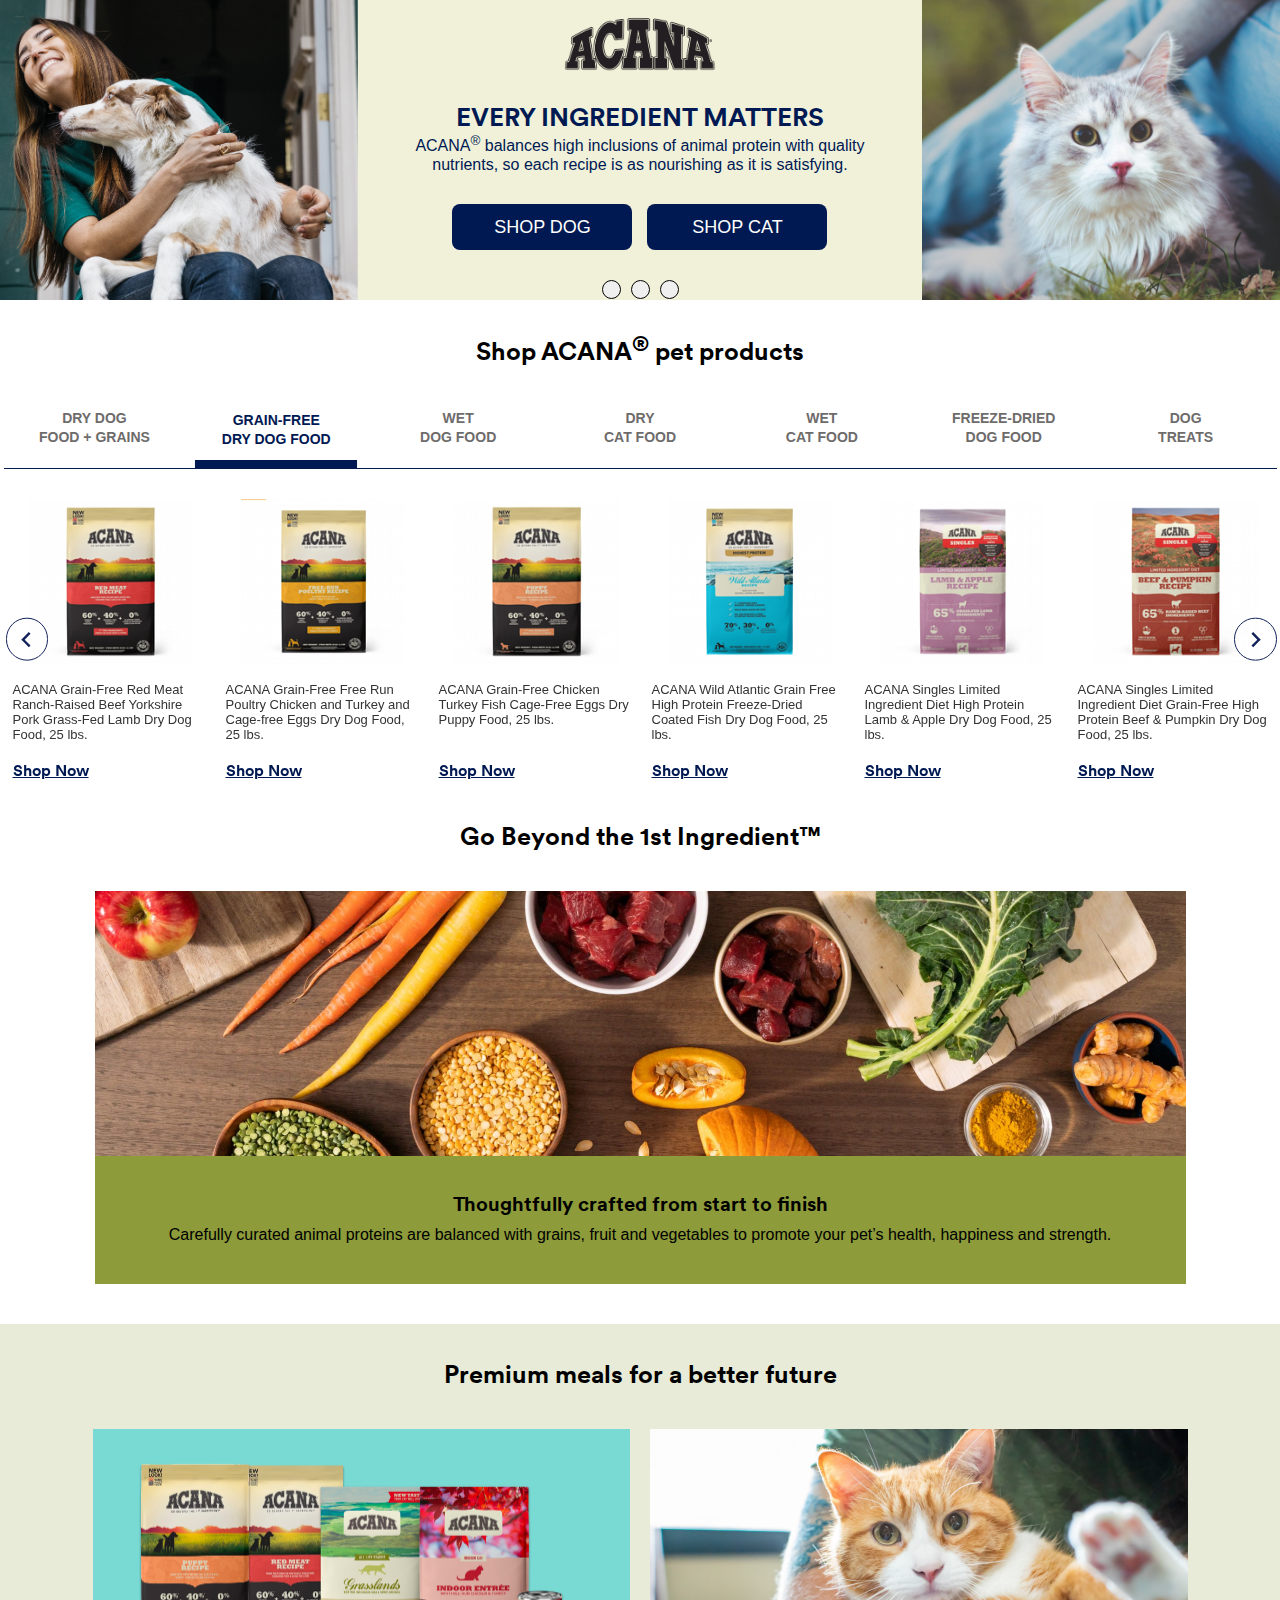
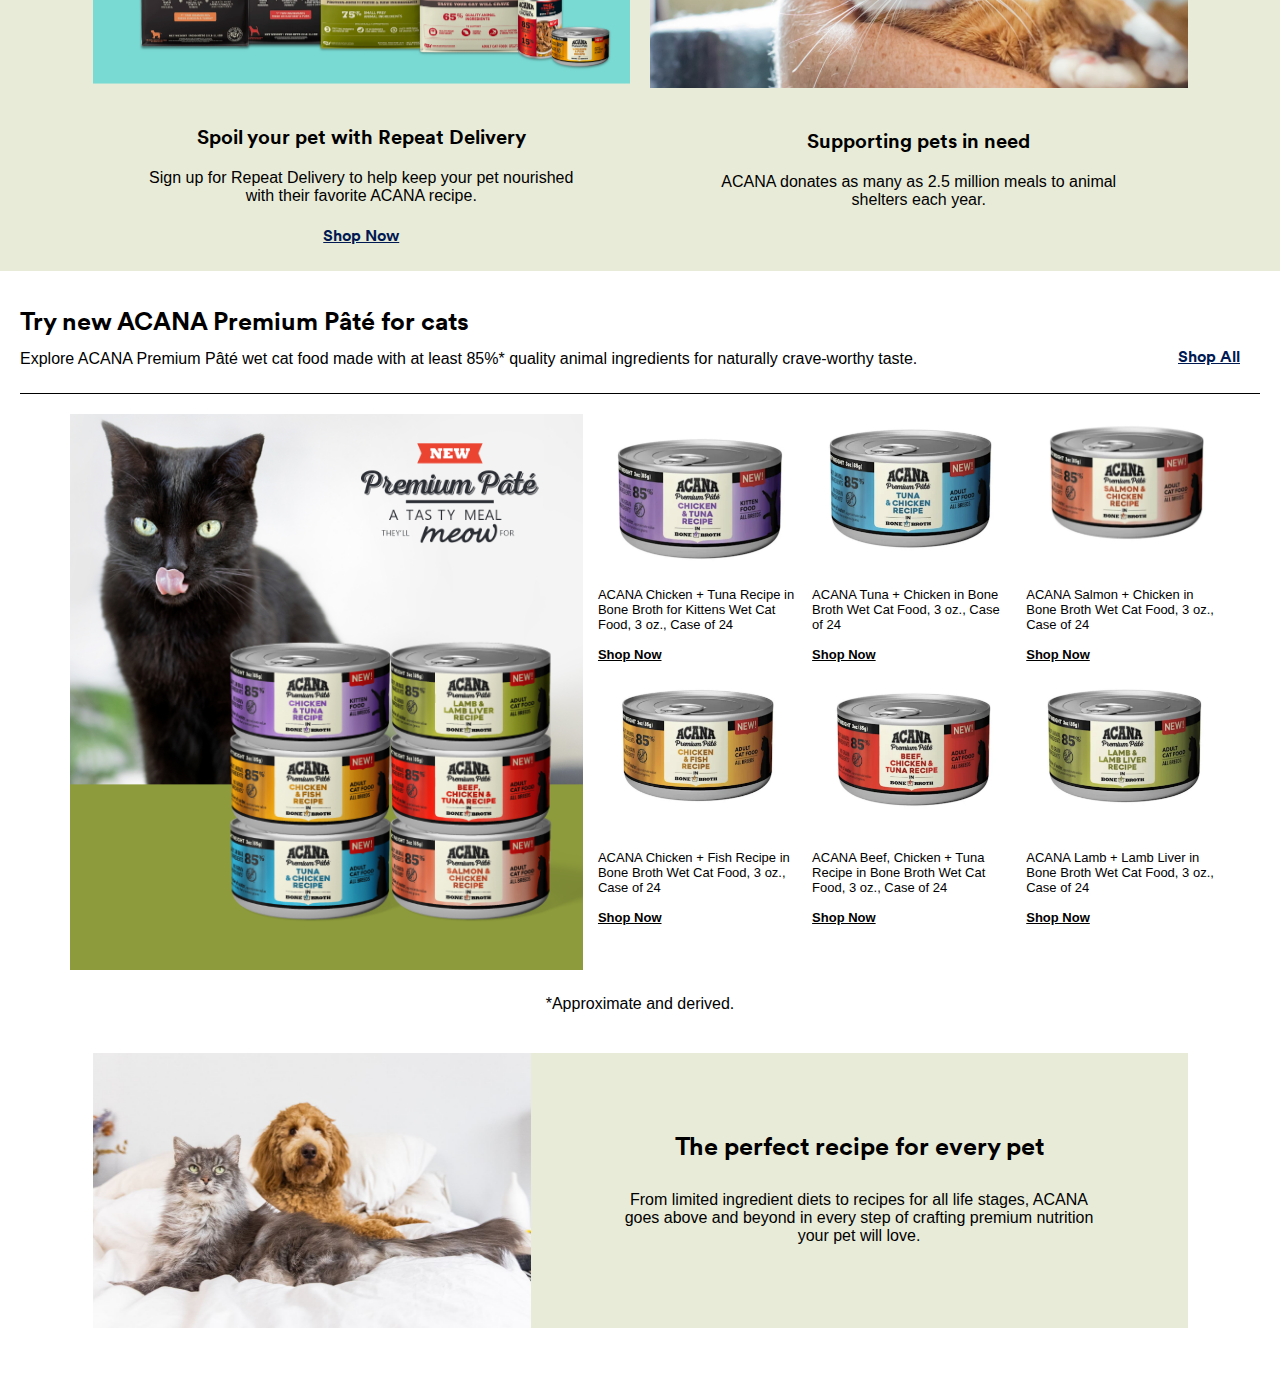
==== commit ae1fa88f: "update" ====
--- a/index.html
+++ b/index.html
@@ -25,14 +25,16 @@
               <div class="citrusAcana__firstSlide_Row">
                 <div class="citrusAcana__FirstSlide__ColLeft">
                   <div class="citrusAcana__imgContainer">
-                    <img class="citrusAcana__mobile_hide" src="assets/images/Lady and Dog.png" alt="" />
-                    <img class="citrusAcana__desktop_hide" src="assets/images/slide1mobile.png" alt="" />
+                    <img class="citrusAcana__mobile_hide" src="assets/images/Lady and Dog.png"
+                      alt="On the left, an image of a dog licking a girl." />
+                    <img class="citrusAcana__desktop_hide" src="assets/images/slide1mobile.png"
+                      alt="Acana logo. On the left, an image of a dog licking a girl. On the right, an image of a cat laying in the grass." />
                   </div>
                 </div>
                 <div class="citrusAcana__FirstSlide__ColMiddle">
                   <div class="citrusAcana__firstSlide__middleContainer">
                     <div class="citrusAcana__logo">
-                      <img class="citrusAcana__mobile_hide" src="assets/images/Acana Logo.png" alt="" />
+                      <img class="citrusAcana__mobile_hide" src="assets/images/Acana Logo.png" alt="Acana logo." />
                     </div>
                     <div class="citrusAcana__Middle_textContainer">
                       <h1 class="citrusAcana__firstSlideTitle">
@@ -58,7 +60,7 @@
                 </div>
                 <div class="citrusAcana__FirstSlide__ColRight">
                   <div class="citrusAcana__imgContainer">
-                    <img src="assets/images/Cat.png" alt="" />
+                    <img src="assets/images/Cat.png" alt="On the right, an image of a cat laying in the grass." />
                   </div>
                 </div>
               </div>
@@ -66,10 +68,12 @@
             <!-- End 1st slide -->
             <!-- 2nd slide -->
             <div class="citrusAcana__secondSlideContainer splide__slide">
-              <div class="citrusAcana__secondSlide_Row">
+              <div class="citrusAcana__secondSlide_Row"
+                style="background-image: url(assets/images/slider2DesktopBanner.png);background-size: 100%;background-position: center; background-repeat: no-repeat;height: 100%;">
                 <div class="citrusAcana__secondSlide__Col">
                   <div class="citrusAcana__imgContainer">
-                    <img class="citrusAcana__mobile_hide" src="assets/images/lifeStyleProductshot.png" alt="" />
+                    <img class="citrusAcana__mobile_hide" style="display:none"
+                      src="assets/images/lifeStyleProductshot.png" alt="" />
                     <img class="citrusAcana__desktop_hide" src="assets/images/slide2 mobile.png" alt="" />
                   </div>
                 </div>
@@ -120,8 +124,9 @@
                 <div class="citrusAcana__thirdSlide__col right">
                   <div class="citrusAcana__imgContainer">
                     <img class="citrusAcana__mobile_hide" src="assets/images/Ingredients Composite third slide.png"
-                      alt="" />
-                    <img class="citrusAcana__desktop_hide" src="assets/images/slide3mobile.png" alt="" />
+                      alt="Image of two bowls with two different Acana recipes." />
+                    <img class="citrusAcana__desktop_hide" src="assets/images/slide3mobile.png"
+                      alt="Image of two bowls with two different Acana recipes." />
                   </div>
                 </div>
               </div>
@@ -477,8 +482,7 @@
                             src="assets/images/tab2.7_FreshWaterFishDryDogFoodGrainFree.png" alt="" /></a>
                       </div>
                       <div class="citrus_product_info22">
-                        <p>ACANA Singles Limited Ingredient Diet Grain-Free High Protein Beef & Pumpkin Dry Dog Food, 25
-                          lbs.</p>
+                        <p>ACANA Grain-Free Freshwater Fish Whole Trout Catfish and Perch Dry Dog Food, 25 lbs.</p>
                       </div>
                       <a href="https://www.petco.com/shop/en/petcostore/product/acana-freshwater-fish-dry-dog-food" "/shop/en/petcostore"
                         manual_cm_sp="sponsoredbrandpage:acana:grainfreedrydogfood:7:freshwaterfishdrydogfoodgrainfree:product"
@@ -597,7 +601,8 @@
                             src="assets/images/tab2.13_SinglesPorkSquashDryDogFoodGrainFree.png" alt="" /></a>
                       </div>
                       <div class="citrus_product_info22">
-                        <p>NP</p>
+                        <p>ACANA Singles Limited Ingredient Diet Grain-Free High Protein Pork & Squash Dry Dog Food, 25
+                          lbs.</p>
                       </div>
                       <a href="https://www.petco.com/shop/en/petcostore/product/acana-singles-pork-and-squash-recipe-dry-dog-food" "/shop/en/petcostore"
                         manual_cm_sp="sponsoredbrandpage:acana:grainfreedrydogfood:13:singlesporksquashdrydogfoodgrainfree:product"
@@ -1393,8 +1398,10 @@
       </div>
       <div class="citrusAcana__goBeyond__card">
         <div class="citrusAcana__goBeyond__Card--img">
-          <img class="citrusAcana__mobile_hide" src="assets/images/Acana Ingredients.png" alt="">
-          <img class="citrusAcana__desktop_hide" src="assets/images/Acana Ingredients-mobile.png" alt="">
+          <img class="citrusAcana__mobile_hide" src="assets/images/Acana Ingredients.png"
+            alt="Various ingredients being prepared in a kitchen.">
+          <img class="citrusAcana__desktop_hide" src="assets/images/Acana Ingredients-mobile.png"
+            alt="Various ingredients being prepared in a kitchen.">
         </div>
         <div class="citrusAcana__goBeyond__Card--body">
           <h2>Thoughtfully crafted from start to finish</h2>
@@ -1415,21 +1422,23 @@
           <div class="citrusAcana__premium__col">
             <div class="citrusAcana__premium__card">
               <div class="citrusAcana__premium__card--img">
-                <img src="assets/images/Acana - repeat delivery.png" alt="">
+                <img src="assets/images/Acana - repeat delivery.png" alt="Bags of various Acana recipes.">
               </div>
               <div class="citrusAcana__premium__card--body">
                 <h2>Spoil your pet with Repeat Delivery</h2>
                 <p>Sign up for Repeat Delivery to help keep your pet nourished with their favorite ACANA recipe.</p>
               </div>
               <div class="citrusAcana__card--CTA">
-                <a href="#">Shop Now</a>
+                <a href="https://www.petco.com/shop/en/petcostore/brand/acana#facet:307445734561667681482101112101971163268101108105118101114121&productBeginIndex:0&orderBy:&pageView:grid&minPrice:&maxPrice:&pageSize:&"
+                  manual_cm_sp="sponsoredbrandpage:acana:premiummealsforabetterfuture:1:repeatdelivery:shopnow"
+                  onclick="clickTrackLink(this);">Shop Now</a>
               </div>
             </div>
           </div>
           <div class="citrusAcana__premium__col">
             <div class="citrusAcana__premium__card">
               <div class="citrusAcana__premium__card--img">
-                <img src="assets/images/Acana Rescue Cat.png" alt="">
+                <img src="assets/images/Acana Rescue Cat.png" alt="Image of a cat in a man’s arm.">
               </div>
               <div class="citrusAcana__premium__card--body">
                 <h2>Supporting pets in need</h2>
@@ -1461,7 +1470,8 @@
           <!-- left column -->
           <div class="citrusAcana__newPremium__col">
             <div class="citrusAcana__newPremium__leftImage">
-              <img src="assets/images/Cat and Product image.png" alt="">
+              <img src="assets/images/Cat and Product image.png"
+                alt="On the right, an image of a black cat licking their whiskers. Cans of Premium Pate in front of the cat.">
             </div>
             <div class="citrusAcana__newPremium--absoluteImg citrusAcana__mobile_hide">
               <img src="assets/images/premiumpate new logo.png" alt="">
@@ -1593,7 +1603,7 @@
     <section class="citrusAcana__perfectContainer">
       <div class="citrusAcana__perfect__row">
         <div class="citrusAcana__perfect__col">
-          <img src="assets/images/footer section life style.png" alt="">
+          <img src="assets/images/footer section life style.png" alt="Image of a dog and cat laying on a bed.">
         </div>
         <div class="citrusAcana__perfect__col">
           <div class="citrusAcana__sectionTitle">
--- a/assets/styles.css
+++ b/assets/styles.css
@@ -623,6 +623,9 @@
   height: 400px;
   position: relative;
 }
+#image-carousel .splide__arrows {
+  display: none;
+}
 ul.splide__pagination {
   list-style: none;
   display: flex;
@@ -630,7 +633,8 @@
   column-gap: 10px;
   position: absolute;
   bottom: -10px;
-  left: 45%;
+  width: 100%;
+  padding-left: 0;
 }
 ul.splide__pagination button {
   width: 19px;
@@ -638,11 +642,27 @@
   border-radius: 50%;
   border: 1px solid rgba(0, 0, 0);
 }
+
+@media all and (min-width: 992px) and (max-width: 1300px) {
+  .citrusAcana__SliderContainer {
+    height: 300px;
+    overflow: hidden;
+  }
+  #image-carousel,
+  .citrusAcana__thirdSlide_Row,
+  .citrusAcana__firstSlide_Row,
+  .citrusAcana__secondSlide_Row {
+    height: 310px;
+  }
+  #image-carousel .splide__track {
+    height: 100%;
+  }
+  .citrusAcana__imgContainer .citrusAcana__mobile_hide img {
+    height: 100vh;
+  }
+}
 @media all and (max-width: 768px) {
   .citrusAcana__sliderBox {
     height: auto;
   }
-  ul.splide__pagination {
-    left: 40%;
-  }
-}
+}
--- a/assets/product.css
+++ b/assets/product.css
@@ -328,6 +328,9 @@
   .citrusPetIQ__shopProduct__col {
     max-width: 210px;
   }
+  .citrus_meet_tab_item {
+    font-size: 12px;
+  }
 }
 
 @media all and (max-width: 1280px) {
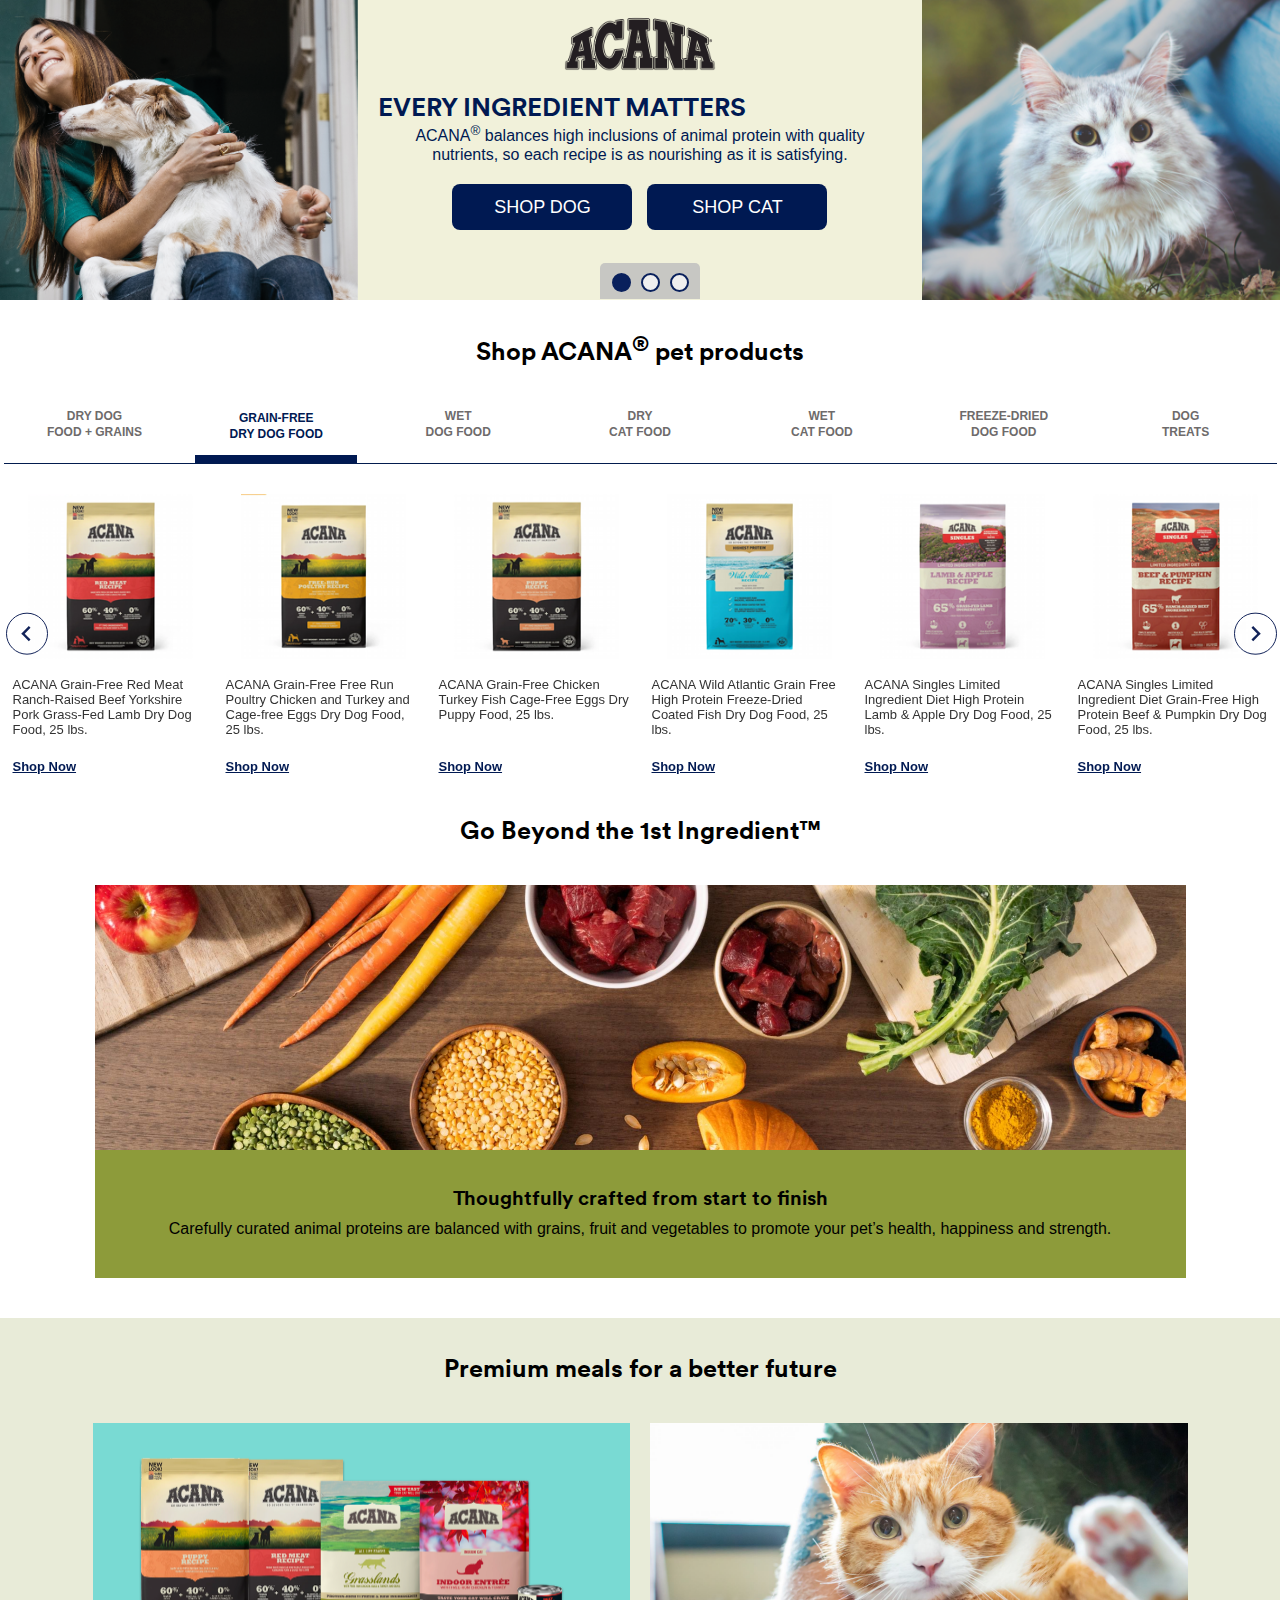
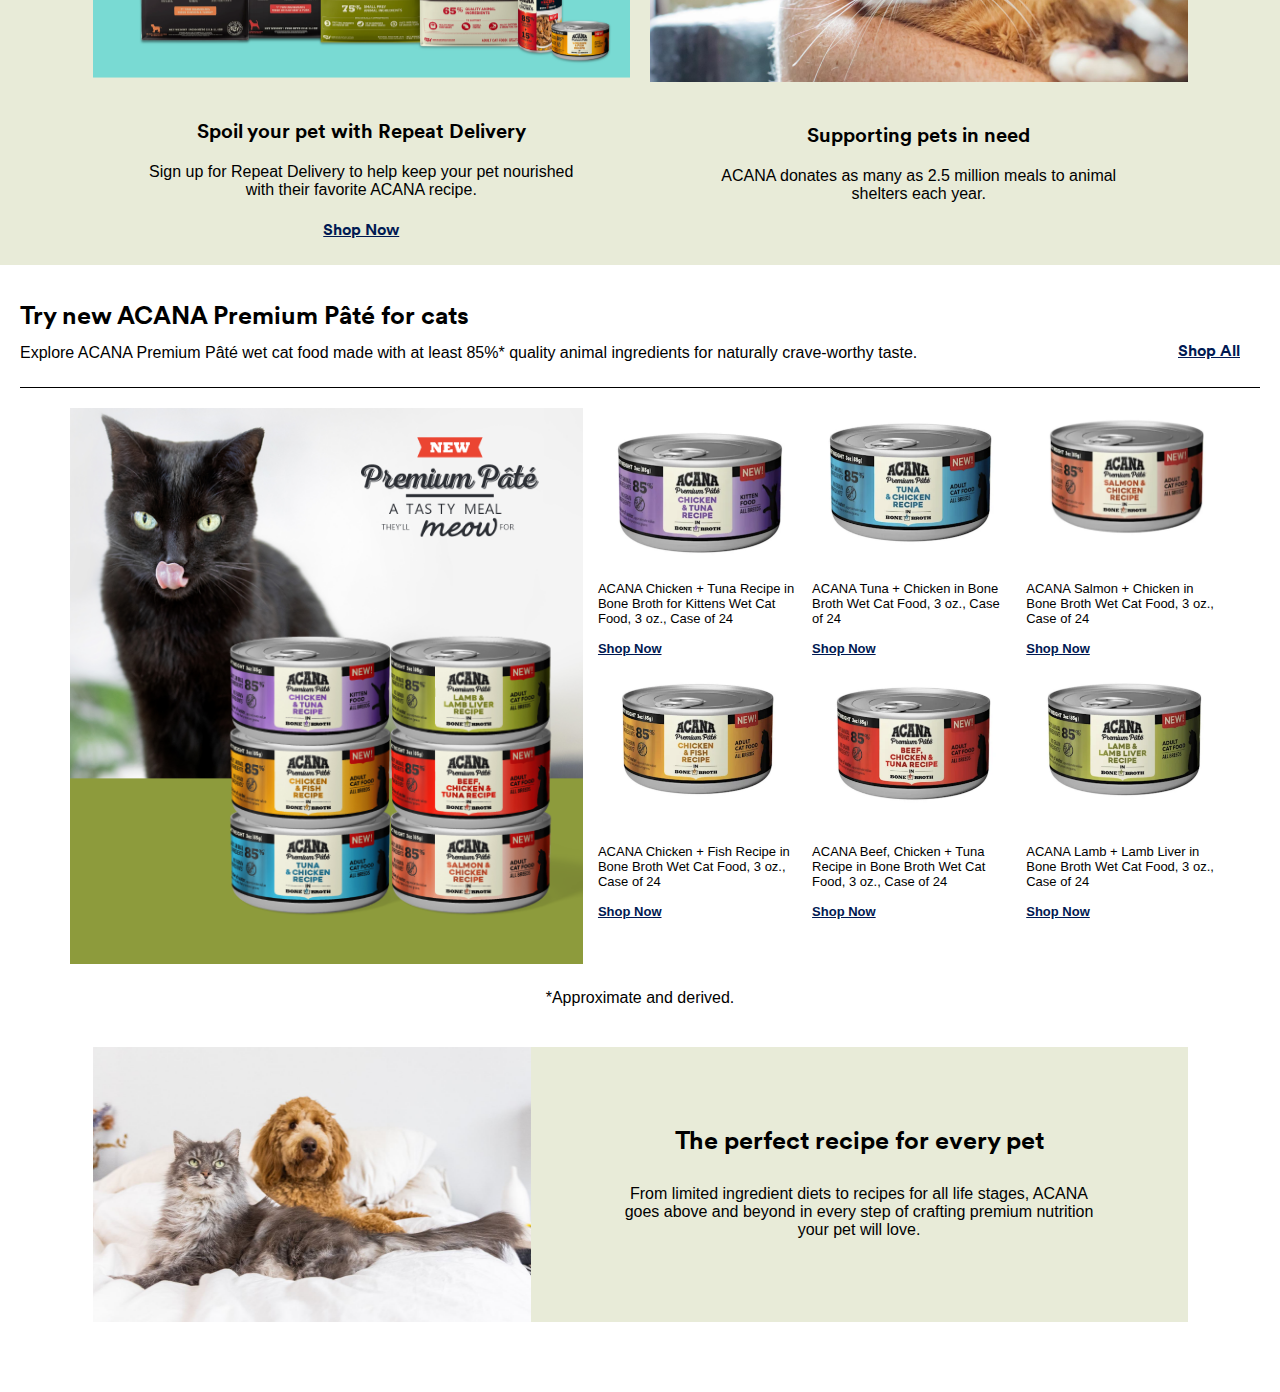
==== commit bb505927: "slider and style fix" ====
--- a/index.html
+++ b/index.html
@@ -9,8 +9,8 @@
     content="Shop Acana dry dog food, wet dog food, premium pate for cats and dry cat food at Petco. Dog and cat nutrition with high inclusions of animal protein." />
   <title>ACANA | Petco</title>
   <link rel="shortcut icon" href="assets/images/Acana Logo.png" type="image/x-icon" />
+  <link rel="stylesheet" href="assets/product.css">
   <link rel="stylesheet" href="assets/styles.css" />
-  <link rel="stylesheet" href="assets/product.css">
 </head>
 
 <body>
@@ -69,7 +69,7 @@
             <!-- 2nd slide -->
             <div class="citrusAcana__secondSlideContainer splide__slide">
               <div class="citrusAcana__secondSlide_Row"
-                style="background-image: url(assets/images/slider2DesktopBanner.png);background-size: 100%;background-position: center; background-repeat: no-repeat;height: 100%;">
+                style="background-image: url(assets/images/slider2DesktopBanner.png);background-size: 100%;background-position: top; background-repeat: no-repeat;">
                 <div class="citrusAcana__secondSlide__Col">
                   <div class="citrusAcana__imgContainer">
                     <img class="citrusAcana__mobile_hide" style="display:none"
--- a/assets/product.css
+++ b/assets/product.css
@@ -328,9 +328,6 @@
   .citrusPetIQ__shopProduct__col {
     max-width: 210px;
   }
-  .citrus_meet_tab_item {
-    font-size: 12px;
-  }
 }
 
 @media all and (max-width: 1280px) {
@@ -388,167 +385,3 @@
 
 @media all and (max-width: 374px) {
 }
-
-/* -------------------------------------------------------
-
-----------------------------------------------------------
-*/
-.citrus-meet-orijen-tab-area {
-  overflow: hidden;
-  padding-top: 35px;
-  padding-bottom: 26px;
-}
-
-.citrus-meet-orijen-tab-container {
-  max-width: 1273px;
-  width: 100%;
-  margin: 0 auto;
-}
-
-/***** best seller section ****/
-.citrusfilterMeetDiv.citrusTabshow {
-  display: block;
-}
-
-.citrusfilterMeetDiv {
-  float: left;
-  display: none;
-}
-
-.citrus_meet_tab_item span {
-  display: block;
-}
-
-.citrus_meet_tab_item {
-  text-transform: uppercase;
-  padding: 12px 20px;
-  margin: 0px 10px;
-  font-size: 14px;
-  text-decoration: none;
-  background-color: #ffffff;
-  border: none;
-  cursor: pointer;
-  color: #6e6b6b;
-  font-family: "PetcoCircularTT-Regular", arial !important;
-  font-weight: 700;
-  line-height: 1.3;
-  text-align: center;
-}
-
-button {
-  font-family: "PetcoCircularTT-Regular", arial !important;
-}
-
-.citrus_meet_tab_item.citrus_meet_tab_item_active {
-  color: #001952;
-  border-bottom: 8px solid #001952;
-  margin-top: 12px;
-}
-
-.citrus-meet-orijen-main21 {
-  display: -webkit-box;
-  display: -ms-flexbox;
-  display: flex;
-  -webkit-box-pack: center;
-  -ms-flex-pack: center;
-  justify-content: space-around;
-  -webkit-box-align: center;
-  -ms-flex-align: center;
-  align-items: center;
-  margin-top: 21px;
-  margin-bottom: 30px;
-  border-bottom: 1px solid #021b4e;
-}
-
-.cirtus_meet_tabs_22 {
-  display: -webkit-box;
-  display: -ms-flexbox;
-  display: flex;
-  -ms-flex-wrap: wrap;
-  flex-wrap: wrap;
-  -webkit-box-pack: center;
-  -ms-flex-pack: center;
-  justify-content: center;
-  overflow: hidden;
-}
-
-.citrus_item_section__tab_content_item {
-  max-width: 195px;
-  width: 100% !important;
-  margin: 0px 9px;
-}
-
-.citrus-inner-img22 {
-  padding: 0 15px;
-}
-
-.citrus-inner-img22 > a img {
-  width: 100%;
-  height: auto;
-}
-
-.citrus_item_section__tab_content_item.citrus_row_opacity_0 {
-  opacity: 0;
-}
-
-/* .cirtus_meet_tabs_main_22_hide_arrow .splide__arrows{
-            display: none;
-        }*/
-
-.cirtus_meet_tabs_main_22 .splide__pagination {
-  display: none;
-}
-
-.citrus_product_info22 > p {
-  font-size: 13px;
-  color: #333333;
-  min-height: 82px;
-  display: block;
-  margin-top: 18px;
-}
-
-.citrus-meet-tab-product > a {
-  color: #001952;
-  font-size: 16px;
-  display: block;
-  font-family: "PetcoCircularTT-Bold", arial !important;
-  text-decoration: underline;
-}
-
-.cirtus_meet_tabs_22 .splide__arrow--next {
-  right: 0px;
-}
-
-.cirtus_meet_tabs_22 .splide__arrow--prev {
-  left: 2px;
-}
-
-.cirtus_meet_tabs_22 .splide__arrow svg {
-  fill: #122359;
-}
-
-.cirtus_meet_tabs_22 .splide__arrow {
-  -ms-flex-align: center;
-  -webkit-box-align: center;
-  align-items: center;
-  background: transparent;
-  border: 1px solid #122359;
-  border-radius: 50%;
-  cursor: pointer;
-  display: -ms-flexbox;
-  display: -webkit-box;
-  display: flex;
-  height: 3.2em;
-  -ms-flex-pack: center;
-  -webkit-box-pack: center;
-  justify-content: center;
-  opacity: 1;
-  padding: 0;
-  position: absolute;
-  top: 50%;
-  -webkit-transform: translateY(-50%);
-  -ms-transform: translateY(-50%);
-  transform: translateY(-50%);
-  width: 3.2em;
-  z-index: 1;
-}
--- a/assets/styles.css
+++ b/assets/styles.css
@@ -51,10 +51,10 @@
 }
 .citrusAcana__firstSlideContainer,
 .citrusAcana__thirdSlide_Row {
-  width: 1440px;
+  width: 100%;
   max-width: 100%;
   height: 400px;
-  overflow: hidden;
+  overflow: hidden !important;
   margin: auto;
 }
 .citrusAcana__firstSlide_Row {
@@ -131,6 +131,7 @@
   grid-template-columns: repeat(2, 1fr);
   grid-gap: 15px;
   text-align: center;
+  height: 100%;
 }
 .citrusAcana__secondSlide__Col,
 .citrusAcana__thirdSlide__col {
@@ -338,6 +339,7 @@
   font-family: "PetcoCircularTT-Regular", arial !important;
   font-weight: bold;
   text-decoration: underline;
+  color: #001952;
 }
 .citrusAcana__disclaimer {
   font-family: "PetcoCircularTT-Regular", arial !important;
@@ -379,17 +381,204 @@
   margin: 0 14%;
   text-align: center;
 }
-
-/* external css no need to stay here this style test purpose only */
-/* .citrusAcana__firstSlideContainer,
-.citrusAcana__secondSlideContainer,
-.citrusAcana__thirdSlideContainer,
-.citrus-meet-orijen-tab-area,
-.citrusAcana__goBeyondContainer,
-.citrusAcana__premiumContainer-fluid,
-.citrusAcana__newPremium__container {
+/*  slider custom styling */
+.citrusAcana__sliderBox {
+  width: 100%;
+  max-width: 100%;
+  margin: auto;
+  height: 400px;
+  overflow: hidden;
+  position: relative;
+}
+#image-carousel .splide__arrows {
   display: none;
-} */
+}
+ul.splide__pagination {
+  list-style: none;
+  display: flex;
+  justify-content: center;
+  column-gap: 10px;
+  position: absolute;
+  bottom: -20px;
+  left: calc(100% / 2 - 40px);
+  text-align: center;
+  background: rgb(189 189 189 / 80%);
+  border-radius: 5px 5px 0 0;
+  padding: 10px 10px 5px;
+  width: 100px;
+}
+ul.splide__pagination button {
+  width: 19px;
+  height: 19px;
+  border-radius: 50%;
+  border: 2px solid #09205c;
+  cursor: pointer;
+}
+
+ul.splide__pagination button.is-active {
+  background-color: #09205c;
+}
+/* -------------------------------------------------------
+ product tab styling
+----------------------------------------------------------
+*/
+.citrus-meet-orijen-tab-area {
+  overflow: hidden;
+  padding-top: 35px;
+  padding-bottom: 26px;
+}
+
+.citrus-meet-orijen-tab-container {
+  max-width: 1273px;
+  width: 100%;
+  margin: 0 auto;
+}
+
+/***** best seller section ****/
+.citrusfilterMeetDiv.citrusTabshow {
+  display: block;
+}
+
+.citrusfilterMeetDiv {
+  float: left;
+  display: none;
+}
+
+.citrus_meet_tab_item span {
+  display: block;
+}
+
+.citrus_meet_tab_item {
+  text-transform: uppercase;
+  padding: 12px 20px;
+  margin: 0px 10px;
+  font-size: 14px;
+  text-decoration: none;
+  background-color: #ffffff;
+  border: none;
+  cursor: pointer;
+  color: #6e6b6b;
+  font-family: "PetcoCircularTT-Regular", arial !important;
+  font-weight: 700;
+  line-height: 1.3;
+  text-align: center;
+}
+
+button {
+  font-family: "PetcoCircularTT-Regular", arial !important;
+}
+
+.citrus_meet_tab_item.citrus_meet_tab_item_active {
+  color: #001952;
+  border-bottom: 8px solid #001952;
+  margin-top: 12px;
+}
+
+.citrus-meet-orijen-main21 {
+  display: -webkit-box;
+  display: -ms-flexbox;
+  display: flex;
+  -webkit-box-pack: center;
+  -ms-flex-pack: center;
+  justify-content: space-around;
+  -webkit-box-align: center;
+  -ms-flex-align: center;
+  align-items: center;
+  margin-top: 21px;
+  margin-bottom: 30px;
+  border-bottom: 1px solid #021b4e;
+}
+
+.cirtus_meet_tabs_22 {
+  display: -webkit-box;
+  display: -ms-flexbox;
+  display: flex;
+  -ms-flex-wrap: wrap;
+  flex-wrap: wrap;
+  -webkit-box-pack: center;
+  -ms-flex-pack: center;
+  justify-content: center;
+  overflow: hidden;
+}
+
+.citrus_item_section__tab_content_item {
+  max-width: 195px;
+  width: 100% !important;
+  margin: 0px 9px;
+}
+
+.citrus-inner-img22 {
+  padding: 0 15px;
+}
+
+.citrus-inner-img22 > a img {
+  width: 100%;
+  height: auto;
+}
+
+.citrus_item_section__tab_content_item.citrus_row_opacity_0 {
+  opacity: 0;
+}
+
+.cirtus_meet_tabs_main_22 .splide__pagination {
+  display: none;
+}
+
+.citrus_product_info22 > p {
+  font-size: 13px;
+  color: #333333;
+  min-height: 82px;
+  display: block;
+  margin-top: 18px;
+}
+
+.citrus-meet-tab-product > a {
+  color: #001952;
+  font-size: 13px;
+  display: block;
+  font-family: "PetcoCircularTT-Regular", arial !important;
+  text-decoration: underline;
+  font-weight: bold;
+}
+
+.cirtus_meet_tabs_22 .splide__arrow--next {
+  right: 0px;
+}
+
+.cirtus_meet_tabs_22 .splide__arrow--prev {
+  left: 2px;
+}
+
+.cirtus_meet_tabs_22 .splide__arrow svg {
+  fill: #122359;
+}
+
+.cirtus_meet_tabs_22 .splide__arrow {
+  -ms-flex-align: center;
+  -webkit-box-align: center;
+  align-items: center;
+  background: transparent;
+  border: 1px solid #122359;
+  border-radius: 50%;
+  cursor: pointer;
+  display: -ms-flexbox;
+  display: -webkit-box;
+  display: flex;
+  height: 3.2em;
+  -ms-flex-pack: center;
+  -webkit-box-pack: center;
+  justify-content: center;
+  opacity: 1;
+  padding: 0;
+  position: absolute;
+  top: 50%;
+  -webkit-transform: translateY(-50%);
+  -ms-transform: translateY(-50%);
+  transform: translateY(-50%);
+  width: 3.2em;
+  z-index: 1;
+}
+
 /* some common style */
 .citrusAcana__desktop_hide {
   display: none;
@@ -398,6 +587,13 @@
   display: block;
 }
 /* responsive styling start for small devices */
+
+@media all and (max-width: 1440px) {
+  .citrusAcana__firstSlide__middleContainer {
+    height: 380px;
+  }
+}
+
 @media all and (min-width: 992px) and (max-width: 1301px) {
   .citrusAcana__firstSlideTitle,
   .citrusAcana__secondSlide__title,
@@ -406,11 +602,16 @@
     font-size: 26px;
     font-weight: bold;
     color: #001952;
-    text-align: center;
+    text-align: left;
   }
   .citrusAcana__logo {
     width: 170px;
     max-width: 100%;
+  }
+  .citrusAcana__secondSlide__textContainer,
+  .citrusAcana__thirdSlide__textContainer {
+    row-gap: 10px;
+    margin-top: -30px;
   }
   .citrusAcana__shopCTALarge {
     background: #001952;
@@ -424,12 +625,57 @@
   }
   .citrusAcana__firstSlide__middleContainer {
     margin-top: 10px;
-    row-gap: 30px;
+    row-gap: 20px;
     height: auto;
   }
-}
-@media all and (min-width: 768px) and (max-width: 991px) {
+  /* slider custom styling */
+  .citrusAcana__SliderContainer {
+    height: 300px;
+    overflow: hidden;
+  }
+  #image-carousel,
+  .citrusAcana__thirdSlide_Row,
+  .citrusAcana__firstSlide_Row,
+  .citrusAcana__secondSlide_Row {
+    height: 310px;
+  }
+  #image-carousel .splide__track {
+    height: 100%;
+  }
+  .citrusAcana__imgContainer .citrusAcana__mobile_hide img {
+    height: 100vh;
+  }
+  ul.splide__pagination {
+    bottom: -7px;
+  }
+
+  .citrus_meet_tab_item {
+    font-size: 12px;
+  }
+}
+@media all and (min-width: 769px) and (max-width: 991px) {
   /* ---------------------- */
+
+  /* slider custom styling */
+  .citrusAcana__SliderContainer #image-carousel {
+    height: 280px;
+  }
+  .citrusAcana__firstSlideContainer,
+  .citrusAcana__thirdSlide_Row {
+    height: auto;
+  }
+  .citrusAcana__secondSlide_Row {
+    height: 280px;
+    background-position: top;
+  }
+  .citrusAcana__secondSlide__textContainer,
+  .citrusAcana__thirdSlide__textContainer {
+    row-gap: 10px;
+  }
+  .citrusAcana__firstSlide__middleContainer {
+    height: 260px;
+    padding: 0 10px;
+  }
 
   .citrusAcana__goBeyond__Card--body {
     padding: 40px;
@@ -444,11 +690,26 @@
     width: 170px;
     max-width: 100%;
   }
-
+  .citrus-meet-orijen-tab-container {
+    padding: 0 20px;
+  }
+  .citrusAcana__newPremium__container {
+    padding: 0 20px;
+  }
+  .citrusAcana__newPremium__productShot--card__img {
+    height: 120px;
+  }
+  .citrusAcana__newPremium__productShot--card__body p {
+    font-size: 12px;
+  }
   .citrusAcana__shopCTALarge {
     width: 140px;
     height: 36px;
+    font-size: 14px;
     line-height: 36px;
+  }
+  .citrus_meet_tab_item {
+    font-size: 10px;
   }
 }
 @media all and (max-width: 768px) {
@@ -537,7 +798,9 @@
   .citrus-meet-orijen-main21 {
     width: 350%;
   }
-
+  .citrus_meet_tab_item {
+    font-size: 12px;
+  }
   /* -------------------------- */
   .citrusAcana__sectionTitle h2 {
     font-size: 20px;
@@ -614,55 +877,27 @@
     width: 100%;
     height: auto;
   }
-}
-/*  slider custom styling */
-.citrusAcana__sliderBox {
-  width: 1440px;
-  max-width: 100%;
-  margin: auto;
-  height: 400px;
-  position: relative;
-}
-#image-carousel .splide__arrows {
-  display: none;
-}
-ul.splide__pagination {
-  list-style: none;
-  display: flex;
-  justify-content: center;
-  column-gap: 10px;
-  position: absolute;
-  bottom: -10px;
-  width: 100%;
-  padding-left: 0;
-}
-ul.splide__pagination button {
-  width: 19px;
-  height: 19px;
-  border-radius: 50%;
-  border: 1px solid rgba(0, 0, 0);
-}
-
-@media all and (min-width: 992px) and (max-width: 1300px) {
-  .citrusAcana__SliderContainer {
-    height: 300px;
-    overflow: hidden;
-  }
-  #image-carousel,
-  .citrusAcana__thirdSlide_Row,
-  .citrusAcana__firstSlide_Row,
-  .citrusAcana__secondSlide_Row {
-    height: 310px;
-  }
-  #image-carousel .splide__track {
-    height: 100%;
-  }
-  .citrusAcana__imgContainer .citrusAcana__mobile_hide img {
-    height: 100vh;
-  }
-}
-@media all and (max-width: 768px) {
+  /* slider custom styling */
   .citrusAcana__sliderBox {
     height: auto;
   }
 }
+
+@media all and (max-width: 420px) {
+  .citrusAcana__firstSlideTitle,
+  .citrusAcana__secondSlide__title,
+  .citrusAcana__thirdSlide__title {
+    font-size: 25px;
+  }
+  .citrusAcana__Middle_textContainer p,
+  .citrusAcana__secondSlide__textContainer p {
+    font-size: 14px;
+    font-weight: 400;
+  }
+  .citrusAcana__thirdSlide__textContainer {
+    width: 100%;
+  }
+  .citrusAcana__thirdSlide__textContainer .citrusAcana__sliderText {
+    width: 90%;
+  }
+}
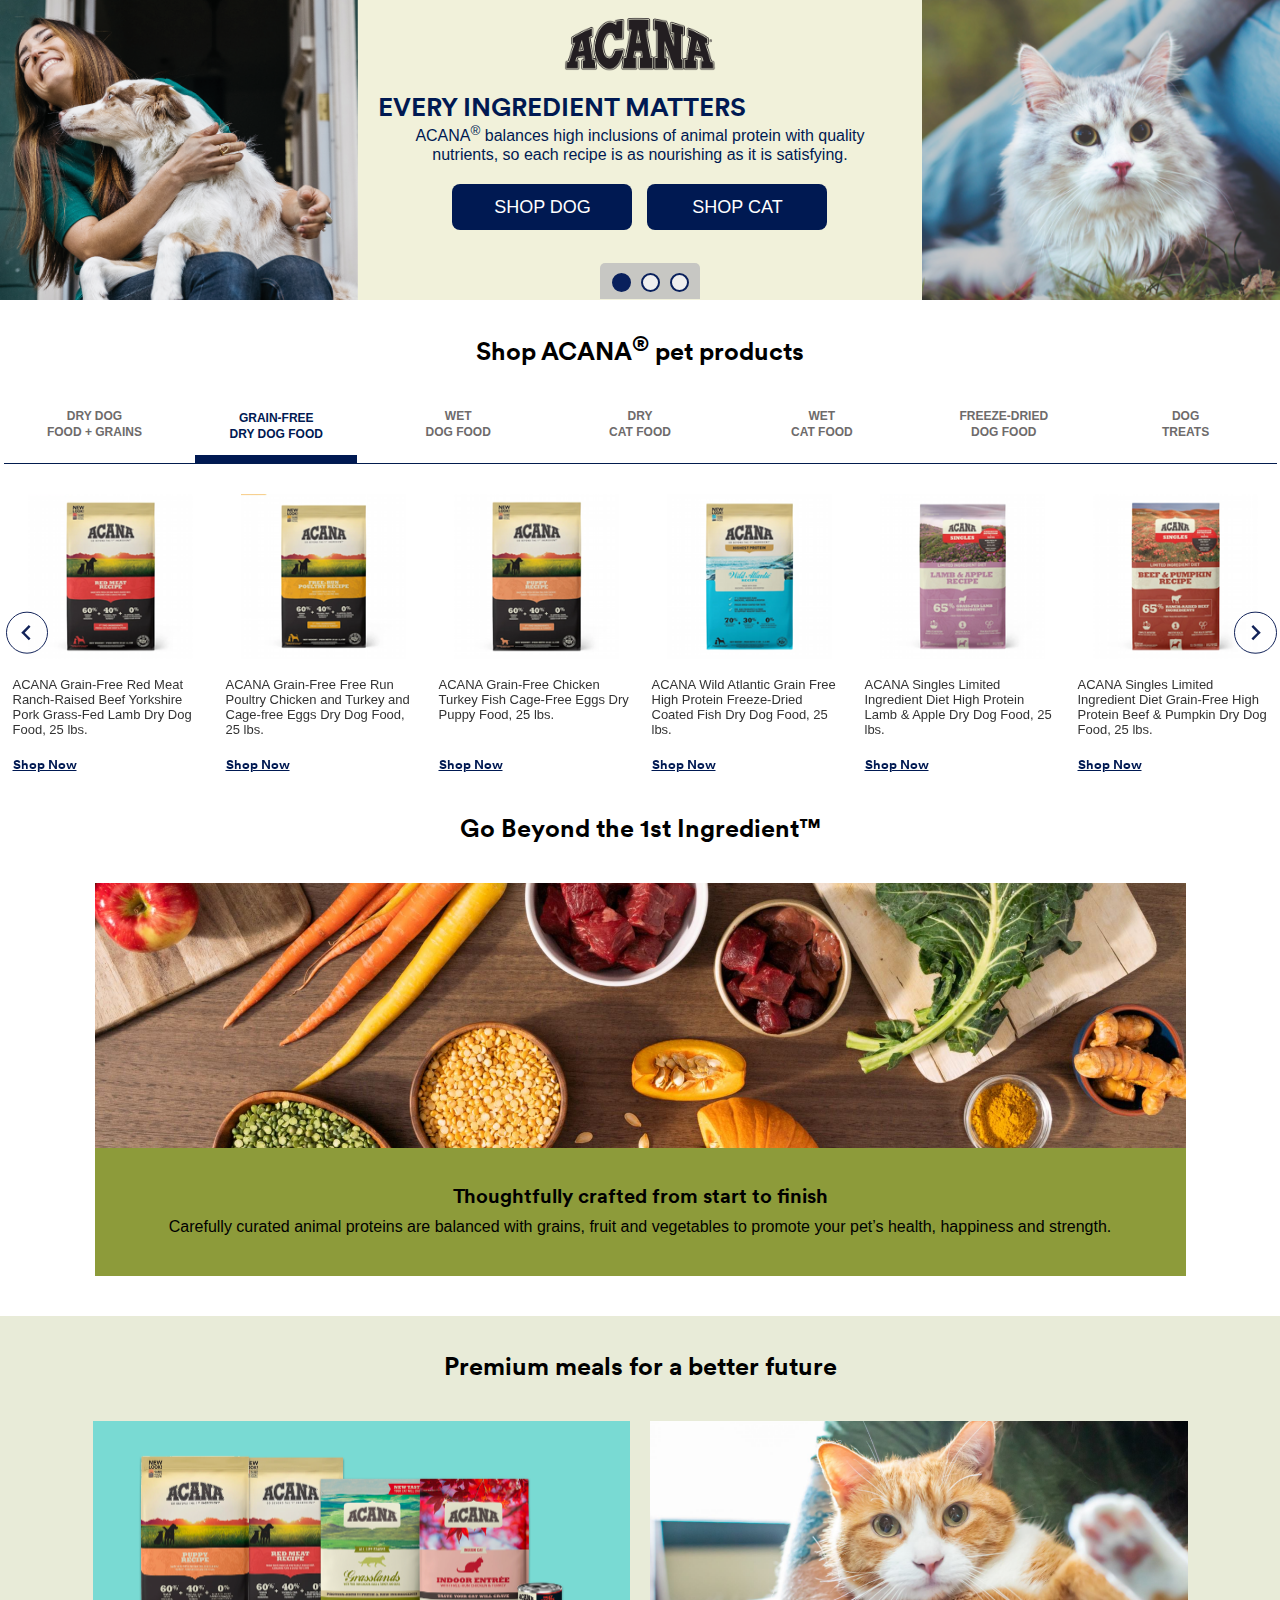
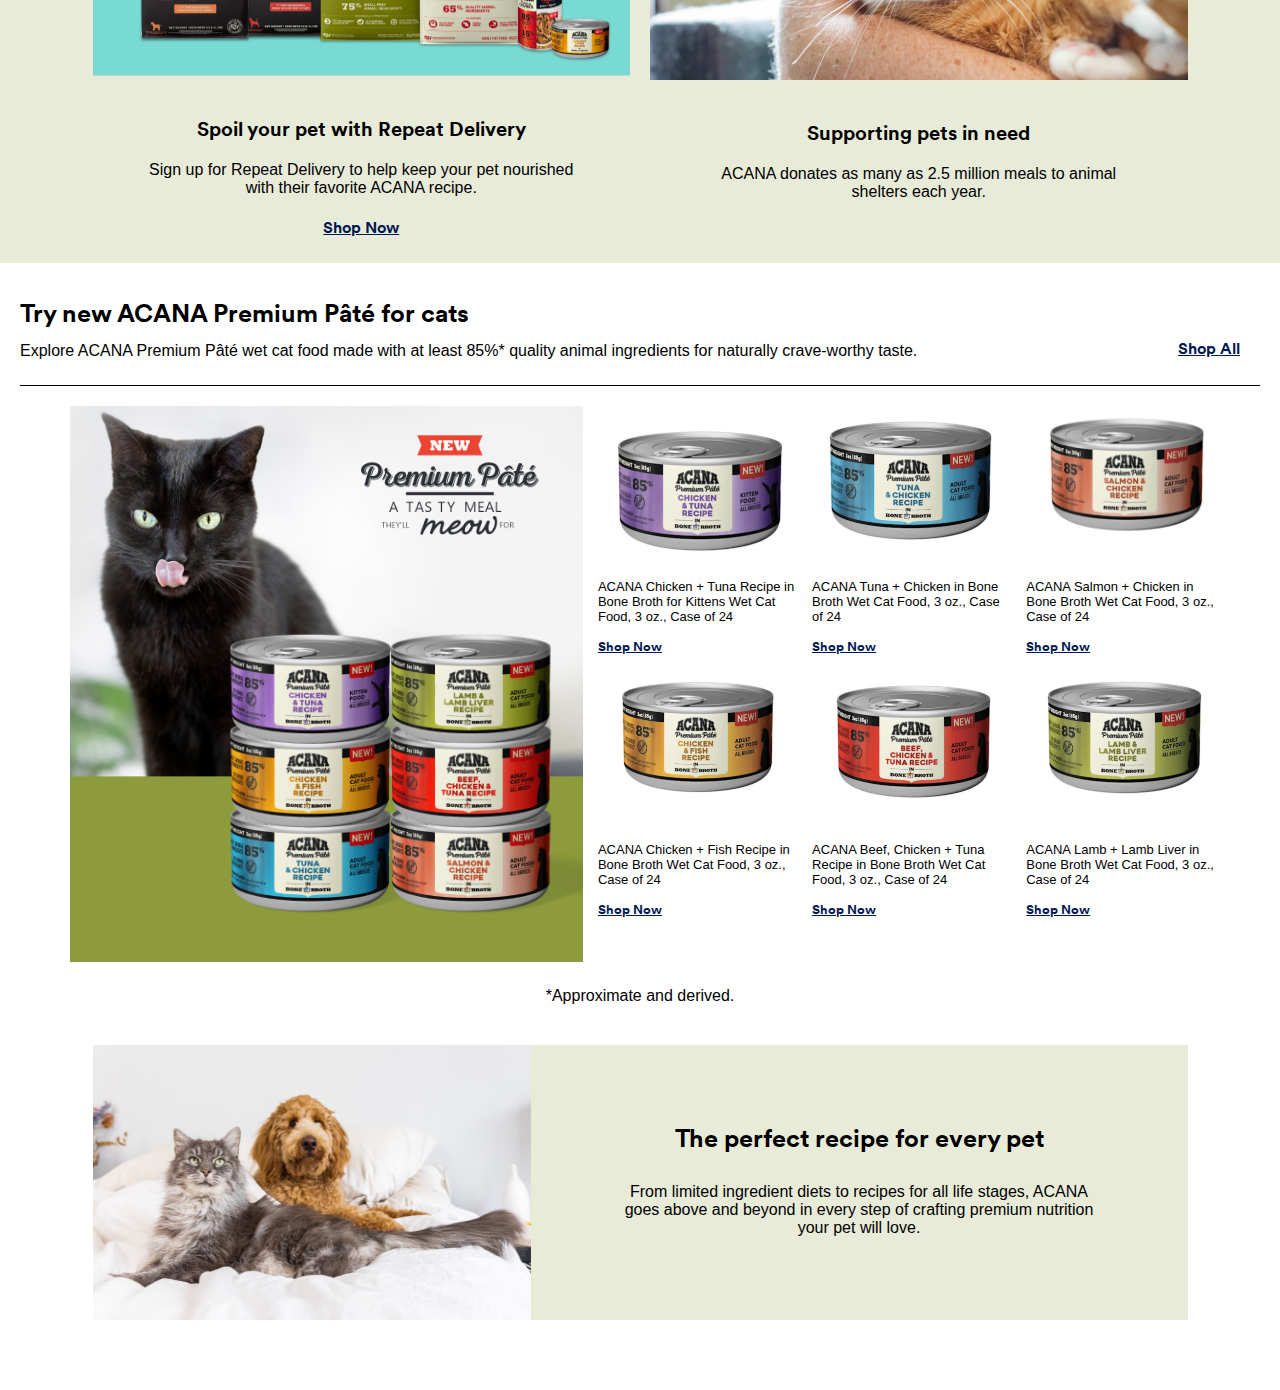
==== commit 626d4a2e: "product scroller update" ====
--- a/index.html
+++ b/index.html
@@ -171,7 +171,7 @@
           <!--=================== tab content ===================-->
           <div class="citrus-meet-section__tab-content">
             <!-- start DRY DOG FOOD + GRAINS row 1  -->
-            <div class="cirtus_meet_tabs_main_22 cirtus_meet_tabs_main_22_hide_arrow splide cirtus_meet_tabs_22">
+            <div class="cirtus_meet_tabs_main_22 splide cirtus_meet_tabs_22">
               <div class="splide__track">
                 <div class="splide__list">
                   <!-- tab item -->
@@ -1167,7 +1167,7 @@
             <!-- End FREEZE-DRIED DOG FOOD row 6  -->
 
             <!-- start DOG TREATS row 7 -->
-            <div class="cirtus_meet_tabs_main_22 cirtus_meet_tabs_main_22_hide_arrow splide cirtus_meet_tabs_22">
+            <div class="cirtus_meet_tabs_main_22 splide cirtus_meet_tabs_22">
               <div class="splide__track">
                 <div class="splide__list">
                   <!-- tab item -->
--- a/assets/product.css
+++ b/assets/product.css
@@ -309,7 +309,7 @@
   z-index: 1;
 }
 
-.citrusPetIQ__shopProduct__row_hide_arrow .splide__arrows {
+.cirtus_meet_tabs_main_22_hide_arrow .splide__arrows {
   display: none;
 }
 
--- a/assets/styles.css
+++ b/assets/styles.css
@@ -131,7 +131,7 @@
   grid-template-columns: repeat(2, 1fr);
   grid-gap: 15px;
   text-align: center;
-  height: 100%;
+  height: 400px;
 }
 .citrusAcana__secondSlide__Col,
 .citrusAcana__thirdSlide__col {
@@ -336,7 +336,7 @@
   font-size: 13px;
 }
 .citrusAcana__newPremium__productShot--card__body a {
-  font-family: "PetcoCircularTT-Regular", arial !important;
+  font-family: "PetcoCircularTT-Bold", arial !important;
   font-weight: bold;
   text-decoration: underline;
   color: #001952;
@@ -536,7 +536,7 @@
   color: #001952;
   font-size: 13px;
   display: block;
-  font-family: "PetcoCircularTT-Regular", arial !important;
+  font-family: "PetcoCircularTT-Bold", arial !important;
   text-decoration: underline;
   font-weight: bold;
 }
@@ -763,6 +763,7 @@
     grid-template-columns: repeat(1, 1fr);
     padding-bottom: 41px;
     border-bottom: 20px solid #8d9b3c;
+    height: auto;
   }
   .citrusAcana__Middle_textContainer p,
   .citrusAcana__secondSlide__textContainer p {
@@ -784,7 +785,7 @@
     text-align: center;
     align-items: center;
     padding-bottom: 20px;
-    padding-top: 20px;
+    padding-top: 10px;
   }
   .citrusAcana__thirdSlide__title {
     text-align: center;
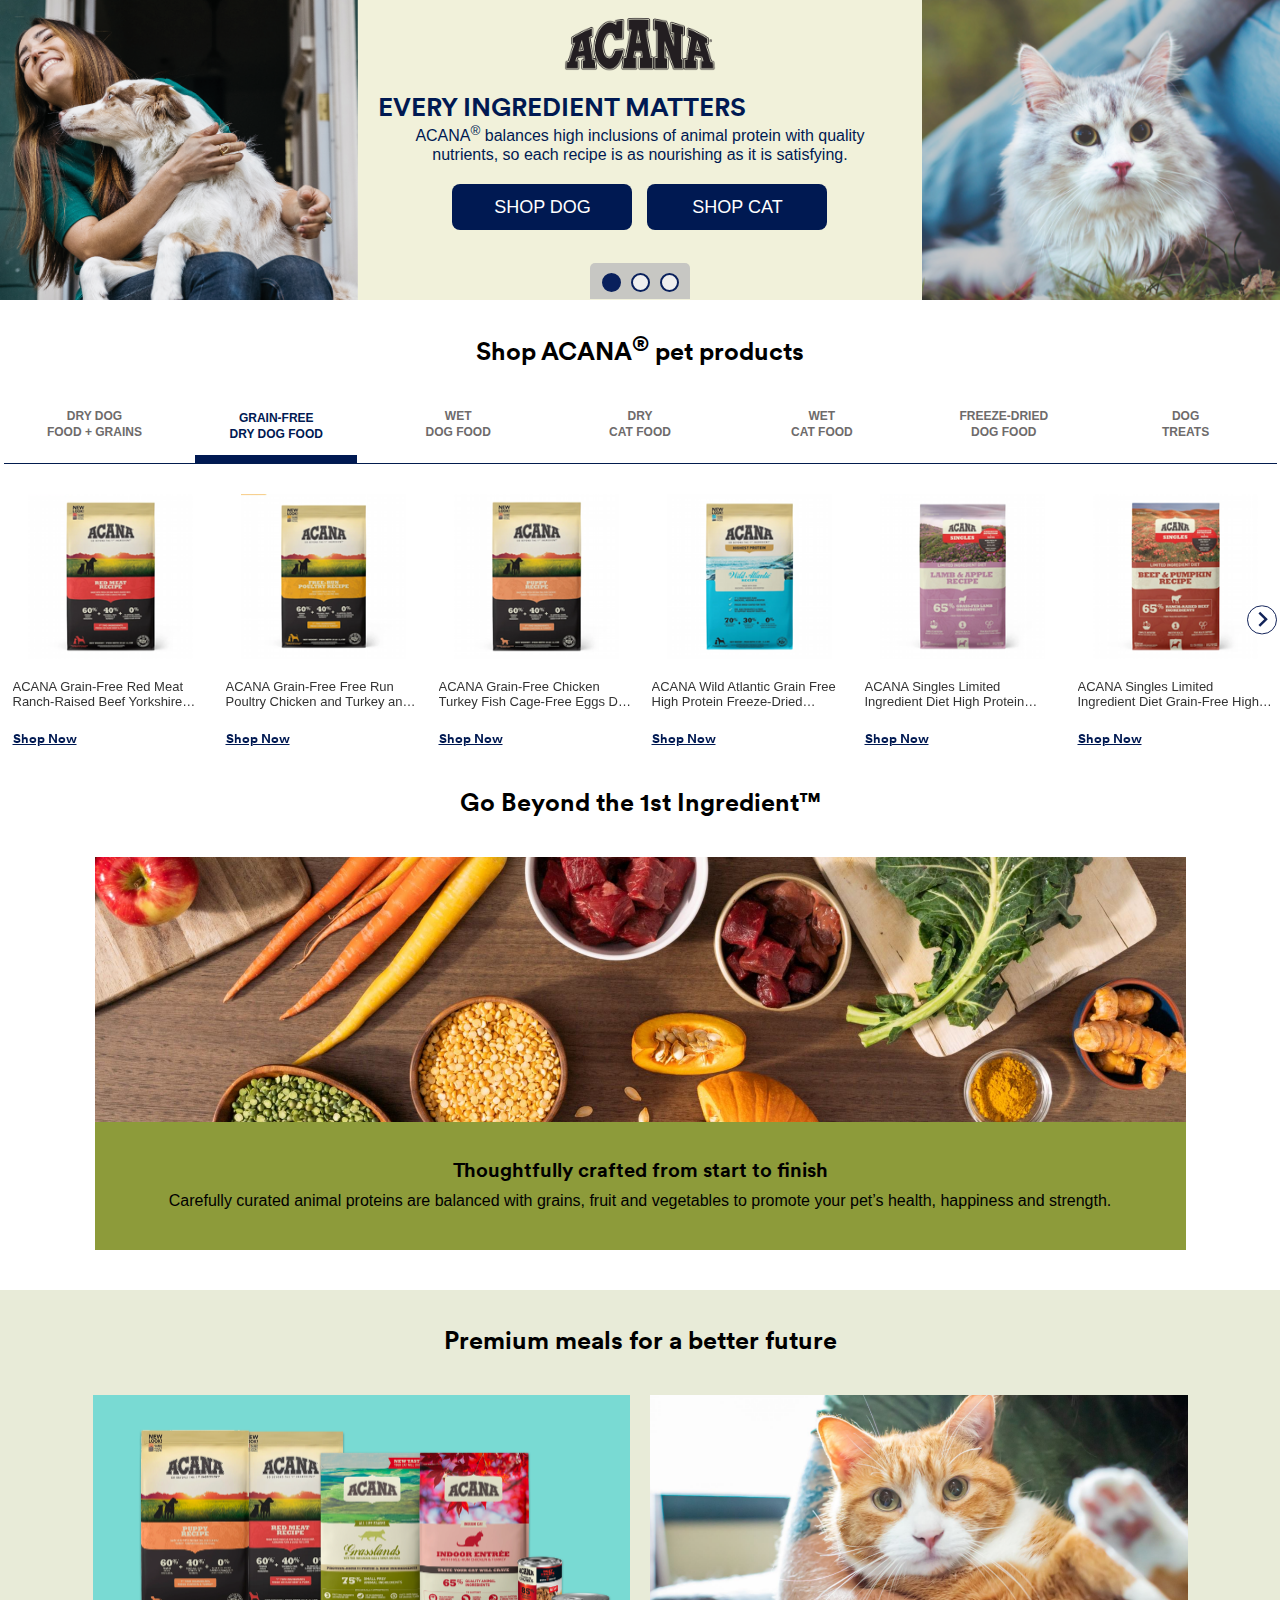
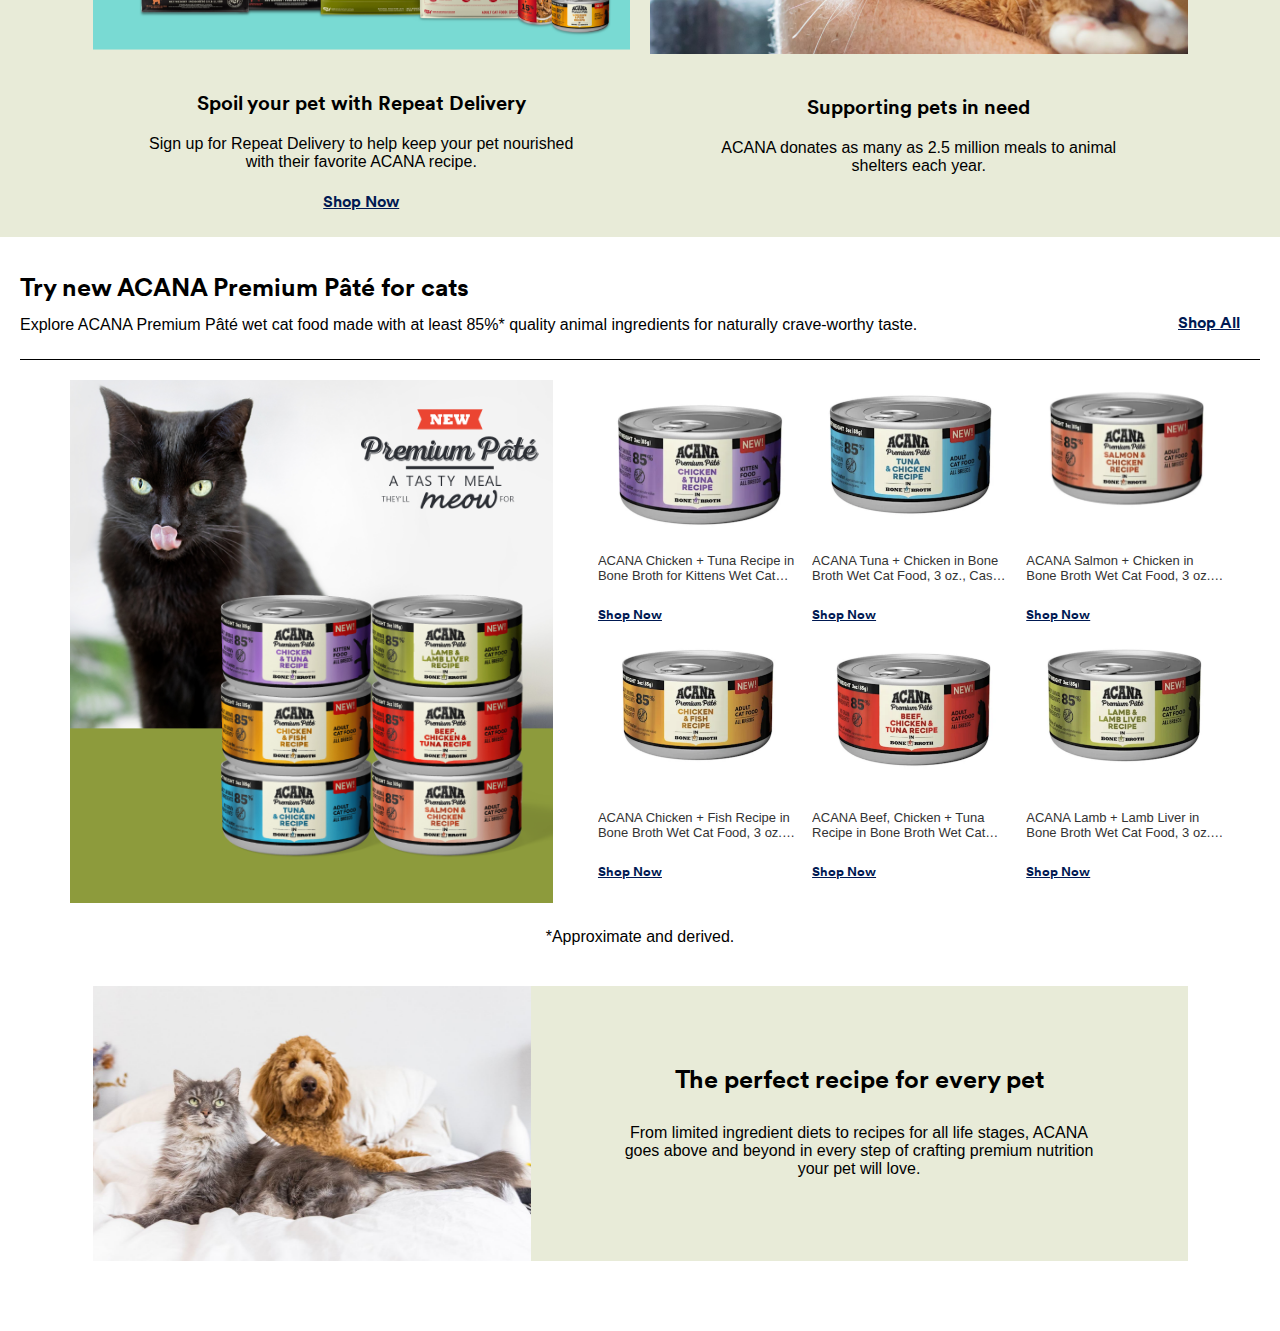
==== commit 709bc9f9: "bg fix slider2" ====
--- a/index.html
+++ b/index.html
@@ -48,11 +48,11 @@
                     </div>
                     <div class="citrusAcana__MiddleCTA-Box">
                       <a class="citrusAcana__shopCTALarge"
-                        href="https://www.petco.com/shop/en/petcostore/brand/acana/dog" "/shop/en/petcostore"
+                        href="https://www.petco.com/shop/en/petcostore/brand/acana/dog"
                         manual_cm_sp="sponsoredbrandpage:acana:heropov:1:qualitypetnutrition:shopdog"
                         onclick="clickTrackLink(this);">Shop Dog</a>
                       <a class="citrusAcana__shopCTALarge"
-                        href="https://www.petco.com/shop/en/petcostore/brand/acana/cat" "/shop/en/petcostore"
+                        href="https://www.petco.com/shop/en/petcostore/brand/acana/cat"
                         manual_cm_sp="sponsoredbrandpage:acana:heropov:1:qualitypetnutrition:shopcat"
                         onclick="clickTrackLink(this);">Shop Cat</a>
                     </div>
@@ -69,7 +69,7 @@
             <!-- 2nd slide -->
             <div class="citrusAcana__secondSlideContainer splide__slide">
               <div class="citrusAcana__secondSlide_Row"
-                style="background-image: url(assets/images/slider2DesktopBanner.png);background-size: 100%;background-position: top; background-repeat: no-repeat;">
+                style="background-image: url(assets/images/slider2DesktopBanner.png);background-size: cover;background-position: top; background-repeat: no-repeat;">
                 <div class="citrusAcana__secondSlide__Col">
                   <div class="citrusAcana__imgContainer">
                     <img class="citrusAcana__mobile_hide" style="display:none"
@@ -91,7 +91,7 @@
                     </p>
                     <div class="citrusAcana__secondSlideCTA-Box">
                       <a class="citrusAcana__shopCTALarge"
-                        href="https://www.petco.com/shop/en/petcostore/brand/acana/cat/cat-food/wet-cat-food" "/shop/en/petcostore"
+                        href="https://www.petco.com/shop/en/petcostore/brand/acana/cat/cat-food/wet-cat-food"
                         manual_cm_sp="sponsoredbrandpage:acana:heropov:2:premiumpate:shopnow"
                         onclick="clickTrackLink(this);">Shop Now</a>
                     </div>
@@ -114,8 +114,7 @@
                       sources, with each recipe crafted in an award-winning kitchen.
                     </p>
                     <div class="citrusAcana__secondSlideCTA-Box">
-                      <a class="citrusAcana__shopCTALarge"
-                        href="https://www.petco.com/shop/en/petcostore/brand/acana" "/shop/en/petcostore"
+                      <a class="citrusAcana__shopCTALarge" href="https://www.petco.com/shop/en/petcostore/brand/acana"
                         manual_cm_sp="sponsoredbrandpage:acana:heropov:3:acanascommitment:shopnow"
                         onclick="clickTrackLink(this);">Shop Now</a>
                     </div>
@@ -179,7 +178,7 @@
                     class="citrus_item_section__tab_content_item citrusfilterMeetDiv citrus_all_tab_select splide__slide">
                     <div class="citrus-meet-tab-product">
                       <div class="citrus-inner-img22">
-                        <a href="https://www.petco.com/shop/en/petcostore/product/acana-wholesome-grains-red-meat-dry-dog-food" "/shop/en/petcostore"
+                        <a href="https://www.petco.com/shop/en/petcostore/product/acana-wholesome-grains-red-meat-dry-dog-food"
                           manual_cm_sp="sponsoredbrandpage:acana:drydogfoodgrains:1:redmeatdrydogfoodwgrain:product"
                           onclick="clickTrackLink(this);"><img src="assets/images/tab1.1_RedMeatDryDogFoodWGrain.png"
                             alt="" /></a>
@@ -187,7 +186,7 @@
                       <div class="citrus_product_info22">
                         <p>ACANA Wholesome Grains Red Meat & Grains Recipe Dry Dog Food, 22.5 lbs.</p>
                       </div>
-                      <a href="https://www.petco.com/shop/en/petcostore/product/acana-wholesome-grains-red-meat-dry-dog-food" "/shop/en/petcostore"
+                      <a href="https://www.petco.com/shop/en/petcostore/product/acana-wholesome-grains-red-meat-dry-dog-food"
                         manual_cm_sp="sponsoredbrandpage:acana:drydogfoodgrains:1:redmeatdrydogfoodwgrain:product"
                         onclick="clickTrackLink(this);">Shop Now</a>
                     </div>
@@ -198,7 +197,7 @@
                     class="citrus_item_section__tab_content_item citrusfilterMeetDiv citrus_all_tab_select splide__slide">
                     <div class="citrus-meet-tab-product">
                       <div class="citrus-inner-img22">
-                        <a href="https://www.petco.com/shop/en/petcostore/product/acana-wholesome-grains-poultry-dry-dog-food" "/shop/en/petcostore"
+                        <a href="https://www.petco.com/shop/en/petcostore/product/acana-wholesome-grains-poultry-dry-dog-food"
                           manual_cm_sp="sponsoredbrandpage:acana:drydogfoodgrains:2:poultrydrydogfoodwgrain:product"
                           onclick="clickTrackLink(this);"><img src="assets/images/tab1.2_PoultryDryDogFoodWGrain.png"
                             alt="" /></a>
@@ -206,7 +205,7 @@
                       <div class="citrus_product_info22">
                         <p>ACANA Wholesome Grains Free-Run Poultry & Grains Recipe Dry Dog Food, 22.5 lbs.</p>
                       </div>
-                      <a href="https://www.petco.com/shop/en/petcostore/product/acana-wholesome-grains-poultry-dry-dog-food" "/shop/en/petcostore"
+                      <a href="https://www.petco.com/shop/en/petcostore/product/acana-wholesome-grains-poultry-dry-dog-food"
                         manual_cm_sp="sponsoredbrandpage:orijen:drydogfoodgrains:2:puppylargedogdrywgrain:shopnow"
                         onclick="clickTrackLink(this);">Shop Now</a>
                     </div>
@@ -217,7 +216,7 @@
                     class="citrus_item_section__tab_content_item citrusfilterMeetDiv citrus_all_tab_select splide__slide">
                     <div class="citrus-meet-tab-product">
                       <div class="citrus-inner-img22">
-                        <a href="https://www.petco.com/shop/en/petcostore/product/acana-wholesome-grains-puppy-recipe-with-real-chicken-eggs-and-turkey-dry-food" "/shop/en/petcostore"
+                        <a href="https://www.petco.com/shop/en/petcostore/product/acana-wholesome-grains-puppy-recipe-with-real-chicken-eggs-and-turkey-dry-food"
                           manual_cm_sp="sponsoredbrandpage:acana:drydogfoodgrains:3:puppydrydogfoodwgrain:product"
                           onclick="clickTrackLink(this);"><img src="assets/images/tab1.3_PuppyDryDogFoodWGrain.png"
                             alt="" /></a>
@@ -226,7 +225,7 @@
                         <p>ACANA Wholesome Grains Puppy Recipe with Real Chicken, Eggs and Turkey Dry Food, 11.5 lbs.
                         </p>
                       </div>
-                      <a href="https://www.petco.com/shop/en/petcostore/product/acana-wholesome-grains-puppy-recipe-with-real-chicken-eggs-and-turkey-dry-food" "/shop/en/petcostore"
+                      <a href="https://www.petco.com/shop/en/petcostore/product/acana-wholesome-grains-puppy-recipe-with-real-chicken-eggs-and-turkey-dry-food"
                         manual_cm_sp="sponsoredbrandpage:acana:drydogfoodgrains:3:puppydrydogfoodwgrain:product"
                         onclick="clickTrackLink(this);">Shop Now</a>
                     </div>
@@ -237,7 +236,7 @@
                     class="citrus_item_section__tab_content_item citrusfilterMeetDiv citrus_all_tab_select splide__slide">
                     <div class="citrus-meet-tab-product">
                       <div class="citrus-inner-img22">
-                        <a href="https://www.petco.com/shop/en/petcostore/product/acana-rescue-care-for-adopted-dogs-red-meat-liver-and-whole-oats-recipe-premium-dry-food" "/shop/en/petcostore"
+                        <a href="https://www.petco.com/shop/en/petcostore/product/acana-rescue-care-for-adopted-dogs-red-meat-liver-and-whole-oats-recipe-premium-dry-food"
                           manual_cm_sp="sponsoredbrandpage:acana:drydogfoodgrains:4:rscredmeatdrydogfoodwgrain:product"
                           onclick="clickTrackLink(this);"><img src="assets/images/tab1.4_RSCRedMeatDryDogFoodWGrain.png"
                             alt="" /></a>
@@ -246,7 +245,7 @@
                         <p>ACANA Rescue Care For Adopted Dogs Red Meat, Liver & Whole Oats Recipe Premium Dry Food, 22.5
                           lbs.</p>
                       </div>
-                      <a href="https://www.petco.com/shop/en/petcostore/product/acana-rescue-care-for-adopted-dogs-red-meat-liver-and-whole-oats-recipe-premium-dry-food" "/shop/en/petcostore"
+                      <a href="https://www.petco.com/shop/en/petcostore/product/acana-rescue-care-for-adopted-dogs-red-meat-liver-and-whole-oats-recipe-premium-dry-food"
                         manual_cm_sp="sponsoredbrandpage:acana:drydogfoodgrains:4:rscredmeatdrydogfoodwgrain:product"
                         onclick="clickTrackLink(this);">Shop Now</a>
                     </div>
@@ -257,7 +256,7 @@
                     class="citrus_item_section__tab_content_item citrusfilterMeetDiv citrus_all_tab_select splide__slide">
                     <div class="citrus-meet-tab-product">
                       <div class="citrus-inner-img22">
-                        <a href="https://www.petco.com/shop/en/petcostore/product/acana-wholesome-grains-lamb-and-pumpkin-dry-dog-food" "/shop/en/petcostore"
+                        <a href="https://www.petco.com/shop/en/petcostore/product/acana-wholesome-grains-lamb-and-pumpkin-dry-dog-food"
                           manual_cm_sp="sponsoredbrandpage:acana:drydogfoodgrains:5:lambpumpkindrydogfoodwgrain:product"
                           onclick="clickTrackLink(this);"><img
                             src="assets/images/tab1.5_LambPumpkinDryDogFoodWGrain.png" alt="" /></a>
@@ -265,7 +264,7 @@
                       <div class="citrus_product_info22">
                         <p>ACANA Wholesome Grains Lamb & Pumpkin Recipe Dry Dog Food, 22.5 lbs.</p>
                       </div>
-                      <a href="https://www.petco.com/shop/en/petcostore/product/acana-wholesome-grains-lamb-and-pumpkin-dry-dog-food" "/shop/en/petcostore"
+                      <a href="https://www.petco.com/shop/en/petcostore/product/acana-wholesome-grains-lamb-and-pumpkin-dry-dog-food"
                         manual_cm_sp="sponsoredbrandpage:acana:drydogfoodgrains:5:lambpumpkindrydogfoodwgrain:product"
                         onclick="clickTrackLink(this);">Shop Now</a>
                     </div>
@@ -276,7 +275,7 @@
                     class="citrus_item_section__tab_content_item citrusfilterMeetDiv citrus_all_tab_select splide__slide">
                     <div class="citrus-meet-tab-product">
                       <div class="citrus-inner-img22">
-                        <a href="https://www.petco.com/shop/en/petcostore/product/acana-wholesome-grains-duck-and-pumpkin-dry-dog-food" "/shop/en/petcostore"
+                        <a href="https://www.petco.com/shop/en/petcostore/product/acana-wholesome-grains-duck-and-pumpkin-dry-dog-food"
                           manual_cm_sp="sponsoredbrandpage:acana:drydogfoodgrains:6:duckpumpkindrydogfoodwgrain:product"
                           onclick="clickTrackLink(this);"><img
                             src="assets/images/tab1.6_DuckPumpkinDryDogFoodWGrain.png" alt="" /></a>
@@ -284,7 +283,7 @@
                       <div class="citrus_product_info22">
                         <p>ACANA Wholesome Grains Duck & Pumpkin Recipe Dry Dog Food, 22.5 lbs.</p>
                       </div>
-                      <a href="https://www.petco.com/shop/en/petcostore/product/acana-wholesome-grains-duck-and-pumpkin-dry-dog-food" "/shop/en/petcostore"
+                      <a href="https://www.petco.com/shop/en/petcostore/product/acana-wholesome-grains-duck-and-pumpkin-dry-dog-food"
                         manual_cm_sp="sponsoredbrandpage:acana:drydogfoodgrains:6:duckpumpkindrydogfoodwgrain:product"
                         onclick="clickTrackLink(this);">Shop Now</a>
                     </div>
@@ -295,7 +294,7 @@
                     class="citrus_item_section__tab_content_item citrusfilterMeetDiv citrus_all_tab_select splide__slide">
                     <div class="citrus-meet-tab-product">
                       <div class="citrus-inner-img22">
-                        <a href="https://www.petco.com/shop/en/petcostore/product/acana-wholesome-grains-american-waters-dry-dog-food" "/shop/en/petcostore"
+                        <a href="https://www.petco.com/shop/en/petcostore/product/acana-wholesome-grains-american-waters-dry-dog-food"
                           manual_cm_sp="sponsoredbrandpage:acana:drydogfoodgrains:7:seatostreamdrydogfoodwgrain:product"
                           onclick="clickTrackLink(this);"><img
                             src="assets/images/tab1.7_SeaToStreamDryDogFoodWGrain.png" alt="" /></a>
@@ -303,7 +302,7 @@
                       <div class="citrus_product_info22">
                         <p>ACANA Wholesome Grains Sea To Stream, Fish & Grains Recipe Dry Dog Food, 22.5 lbs.</p>
                       </div>
-                      <a href="https://www.petco.com/shop/en/petcostore/product/acana-wholesome-grains-american-waters-dry-dog-food" "/shop/en/petcostore"
+                      <a href="https://www.petco.com/shop/en/petcostore/product/acana-wholesome-grains-american-waters-dry-dog-food"
                         manual_cm_sp="sponsoredbrandpage:acana:drydogfoodgrains:7:seatostreamdrydogfoodwgrain:product"
                         onclick="clickTrackLink(this);">Shop Now</a>
                     </div>
@@ -314,7 +313,7 @@
                     class="citrus_item_section__tab_content_item citrusfilterMeetDiv citrus_all_tab_select splide__slide">
                     <div class="citrus-meet-tab-product">
                       <div class="citrus-inner-img22">
-                        <a href="https://www.petco.com/shop/en/petcostore/product/acana-wholesome-grains-small-breed-recipe-with-real-chicken-eggs-and-turkey-dry-dog-food" "/shop/en/petcostore"
+                        <a href="https://www.petco.com/shop/en/petcostore/product/acana-wholesome-grains-small-breed-recipe-with-real-chicken-eggs-and-turkey-dry-dog-food"
                           manual_cm_sp="sponsoredbrandpage:acana:drydogfoodgrains:8:smallbreeddrydogfoodwgrain:product"
                           onclick="clickTrackLink(this);"><img src="assets/images/tab1.8_SmallBreedDryDogFoodWGrain.png"
                             alt="" /></a>
@@ -322,7 +321,7 @@
                       <div class="citrus_product_info22">
                         <p>ACANA Wholesome Grains Small Breed Recipe with Real Chicken, Eggs and Turkey Dry</p>
                       </div>
-                      <a href="https://www.petco.com/shop/en/petcostore/product/acana-wholesome-grains-small-breed-recipe-with-real-chicken-eggs-and-turkey-dry-dog-food" "/shop/en/petcostore"
+                      <a href="https://www.petco.com/shop/en/petcostore/product/acana-wholesome-grains-small-breed-recipe-with-real-chicken-eggs-and-turkey-dry-dog-food"
                         manual_cm_sp="sponsoredbrandpage:acana:drydogfoodgrains:8:smallbreeddrydogfoodwgrain:product"
                         onclick="clickTrackLink(this);">Shop Now</a>
                     </div>
@@ -333,7 +332,7 @@
                     class="citrus_item_section__tab_content_item citrusfilterMeetDiv citrus_all_tab_select splide__slide">
                     <div class="citrus-meet-tab-product">
                       <div class="citrus-inner-img22">
-                        <a href="https://www.petco.com/shop/en/petcostore/product/acana-rescue-care-for-adopted-dogs-free-run-poultry-liver-and-whole-oats-recipe-premium-dry-food" "/shop/en/petcostore"
+                        <a href="https://www.petco.com/shop/en/petcostore/product/acana-rescue-care-for-adopted-dogs-free-run-poultry-liver-and-whole-oats-recipe-premium-dry-food"
                           manual_cm_sp="sponsoredbrandpage:acana:drydogfoodgrains:9:rscpoultrydrydogfoodwgrain:product"
                           onclick="clickTrackLink(this);"><img src="assets/images/tab1.9_RSCPoultryDryDogFoodWGrain.png"
                             alt="" /></a>
@@ -342,7 +341,7 @@
                         <p>ACANA Rescue Care For Adopted Dogs Free-Run Poultry, Liver & Whole Oats Recipe Premium Dry
                           Food, 22.5 lbs.</p>
                       </div>
-                      <a href="https://www.petco.com/shop/en/petcostore/product/acana-rescue-care-for-adopted-dogs-free-run-poultry-liver-and-whole-oats-recipe-premium-dry-food" "/shop/en/petcostore"
+                      <a href="https://www.petco.com/shop/en/petcostore/product/acana-rescue-care-for-adopted-dogs-free-run-poultry-liver-and-whole-oats-recipe-premium-dry-food"
                         manual_cm_sp="sponsoredbrandpage:acana:drydogfoodgrains:9:rscpoultrydrydogfoodwgrain:product"
                         onclick="clickTrackLink(this);">Shop Now</a>
                     </div>
@@ -362,7 +361,7 @@
                   <div class="citrus_item_section__tab_content_item citrusfilterMeetDiv citrusd_drydog splide__slide">
                     <div class="citrus-meet-tab-product">
                       <div class="citrus-inner-img22">
-                        <a href="https://www.petco.com/shop/en/petcostore/product/acana-red-meat-dry-dog-food" "/shop/en/petcostore"
+                        <a href="https://www.petco.com/shop/en/petcostore/product/acana-red-meat-dry-dog-food"
                           manual_cm_sp="sponsoredbrandpage:acana:grainfreedrydogfood:1:redmeatdrydogfoodgrainfree:product"
                           onclick="clickTrackLink(this);"><img src="assets/images/tab2.1_RedMeatDryDogFoodGrainFree.png"
                             alt="" /></a>
@@ -371,7 +370,7 @@
                         <p>ACANA Grain-Free Red Meat Ranch-Raised Beef Yorkshire Pork Grass-Fed Lamb Dry Dog Food, 25
                           lbs.</p>
                       </div>
-                      <a href="https://www.petco.com/shop/en/petcostore/product/acana-red-meat-dry-dog-food" "/shop/en/petcostore"
+                      <a href="https://www.petco.com/shop/en/petcostore/product/acana-red-meat-dry-dog-food"
                         manual_cm_sp="sponsoredbrandpage:acana:grainfreedrydogfood:1:redmeatdrydogfoodgrainfree:product"
                         onclick="clickTrackLink(this);">Shop Now</a>
                     </div>
@@ -381,7 +380,7 @@
                   <div class="citrus_item_section__tab_content_item citrusfilterMeetDiv citrusd_drydog splide__slide">
                     <div class="citrus-meet-tab-product">
                       <div class="citrus-inner-img22">
-                        <a href="https://www.petco.com/shop/en/petcostore/product/acana-free-run-poultry-dry-dog-food" "/shop/en/petcostore"
+                        <a href="https://www.petco.com/shop/en/petcostore/product/acana-free-run-poultry-dry-dog-food"
                           manual_cm_sp="sponsoredbrandpage:acana:grainfreedrydogfood:2:poultrydrydogfoodgrainfree:product"
                           onclick="clickTrackLink(this);"><img src="assets/images/tab2.2_PoultryDryDogFoodGrainFree.png"
                             alt="" /></a>
@@ -390,7 +389,7 @@
                         <p>ACANA Grain-Free Free Run Poultry Chicken and Turkey and Cage-free Eggs Dry Dog Food, 25 lbs.
                         </p>
                       </div>
-                      <a href="https://www.petco.com/shop/en/petcostore/product/acana-free-run-poultry-dry-dog-food" "/shop/en/petcostore"
+                      <a href="https://www.petco.com/shop/en/petcostore/product/acana-free-run-poultry-dry-dog-food"
                         manual_cm_sp="sponsoredbrandpage:acana:grainfreedrydogfood:2:poultrydrydogfoodgrainfree:product"
                         onclick="clickTrackLink(this);">Shop Now</a>
                     </div>
@@ -400,7 +399,7 @@
                   <div class="citrus_item_section__tab_content_item citrusfilterMeetDiv citrusd_drydog splide__slide">
                     <div class="citrus-meet-tab-product">
                       <div class="citrus-inner-img22">
-                        <a href="https://www.petco.com/shop/en/petcostore/product/acana-puppy-and-junior-dry-dog-food" "/shop/en/petcostore"
+                        <a href="https://www.petco.com/shop/en/petcostore/product/acana-puppy-and-junior-dry-dog-food"
                           manual_cm_sp="sponsoredbrandpage:acana:grainfreedrydogfood:3:puppydrydogfoodgrainfree:product"
                           onclick="clickTrackLink(this);"><img src="assets/images/tab2.3_PuppyDryDogFoodGrainFree.png"
                             alt="" /></a>
@@ -408,7 +407,7 @@
                       <div class="citrus_product_info22">
                         <p>ACANA Grain-Free Chicken Turkey Fish Cage-Free Eggs Dry Puppy Food, 25 lbs.</p>
                       </div>
-                      <a href="https://www.petco.com/shop/en/petcostore/product/acana-puppy-and-junior-dry-dog-food" "/shop/en/petcostore"
+                      <a href="https://www.petco.com/shop/en/petcostore/product/acana-puppy-and-junior-dry-dog-food"
                         manual_cm_sp="sponsoredbrandpage:acana:grainfreedrydogfood:3:puppydrydogfoodgrainfree:product"
                         onclick="clickTrackLink(this);">Shop Now</a>
                     </div>
@@ -418,7 +417,7 @@
                   <div class="citrus_item_section__tab_content_item citrusfilterMeetDiv citrusd_drydog splide__slide">
                     <div class="citrus-meet-tab-product">
                       <div class="citrus-inner-img22">
-                        <a href="https://www.petco.com/shop/en/petcostore/product/acana-wild-atlantic-dry-dog-food" "/shop/en/petcostore"
+                        <a href="https://www.petco.com/shop/en/petcostore/product/acana-wild-atlantic-dry-dog-food"
                           manual_cm_sp="sponsoredbrandpage:acana:grainfreedrydogfood:4:wildatlanticdrydogfoodgrainfree:product"
                           onclick="clickTrackLink(this);"><img
                             src="assets/images/tab2.4_WildAtlanticDryDogFoodGrainFree.png" alt="" /></a>
@@ -427,7 +426,7 @@
                         <p>ACANA Wild Atlantic Grain Free High Protein Freeze-Dried Coated Fish Dry Dog Food, 25 lbs.
                         </p>
                       </div>
-                      <a href="https://www.petco.com/shop/en/petcostore/product/acana-wild-atlantic-dry-dog-food" "/shop/en/petcostore"
+                      <a href="https://www.petco.com/shop/en/petcostore/product/acana-wild-atlantic-dry-dog-food"
                         manual_cm_sp="sponsoredbrandpage:acana:grainfreedrydogfood:4:wildatlanticdrydogfoodgrainfree:product"
                         onclick="clickTrackLink(this);">Shop Now</a>
                     </div>
@@ -437,7 +436,7 @@
                   <div class="citrus_item_section__tab_content_item citrusfilterMeetDiv citrusd_drydog splide__slide">
                     <div class="citrus-meet-tab-product">
                       <div class="citrus-inner-img22">
-                        <a href="https://www.petco.com/shop/en/petcostore/product/acana-singles-lamb-and-apple-recipe-dry-dog-food" "/shop/en/petcostore"
+                        <a href="https://www.petco.com/shop/en/petcostore/product/acana-singles-lamb-and-apple-recipe-dry-dog-food"
                           manual_cm_sp="sponsoredbrandpage:acana:grainfreedrydogfood:5:singleslambappledrydogfoodgrainfree:product"
                           onclick="clickTrackLink(this);"><img
                             src="assets/images/tab2.5_SinglesLambAppleDryDogFoodGrainFree.png" alt="" /></a>
@@ -445,7 +444,7 @@
                       <div class="citrus_product_info22">
                         <p>ACANA Singles Limited Ingredient Diet High Protein Lamb & Apple Dry Dog Food, 25 lbs.</p>
                       </div>
-                      <a href="https://www.petco.com/shop/en/petcostore/product/acana-singles-lamb-and-apple-recipe-dry-dog-food" "/shop/en/petcostore"
+                      <a href="https://www.petco.com/shop/en/petcostore/product/acana-singles-lamb-and-apple-recipe-dry-dog-food"
                         manual_cm_sp="sponsoredbrandpage:acana:grainfreedrydogfood:5:singleslambappledrydogfoodgrainfree:product"
                         onclick="clickTrackLink(this);">Shop Now</a>
                     </div>
@@ -456,7 +455,7 @@
                   <div class="citrus_item_section__tab_content_item citrusfilterMeetDiv citrusd_drydog splide__slide">
                     <div class="citrus-meet-tab-product">
                       <div class="citrus-inner-img22">
-                        <a href="https://www.petco.com/shop/en/petcostore/product/acana-singles-beef-and-pumpkin-recipe-dry-dog-food" "/shop/en/petcostore"
+                        <a href="https://www.petco.com/shop/en/petcostore/product/acana-singles-beef-and-pumpkin-recipe-dry-dog-food"
                           manual_cm_sp="sponsoredbrandpage:acana:grainfreedrydogfood:6:singlesbeefpumpkindrydogfoodgrainfree:product"
                           onclick="clickTrackLink(this);"><img
                             src="assets/images/tab2.6_SinglesBeefPumpkinDryDogFoodGrainFree.png" alt="" /></a>
@@ -465,7 +464,7 @@
                         <p>ACANA Singles Limited Ingredient Diet Grain-Free High Protein Beef & Pumpkin Dry Dog Food, 25
                           lbs.</p>
                       </div>
-                      <a href="https://www.petco.com/shop/en/petcostore/product/acana-singles-beef-and-pumpkin-recipe-dry-dog-food" "/shop/en/petcostore"
+                      <a href="https://www.petco.com/shop/en/petcostore/product/acana-singles-beef-and-pumpkin-recipe-dry-dog-food"
                         manual_cm_sp="sponsoredbrandpage:acana:grainfreedrydogfood:6:singlesbeefpumpkindrydogfoodgrainfree:product"
                         onclick="clickTrackLink(this);">Shop Now</a>
                     </div>
@@ -476,7 +475,7 @@
                   <div class="citrus_item_section__tab_content_item citrusfilterMeetDiv citrusd_drydog splide__slide">
                     <div class="citrus-meet-tab-product">
                       <div class="citrus-inner-img22">
-                        <a href="https://www.petco.com/shop/en/petcostore/product/acana-freshwater-fish-dry-dog-food" "/shop/en/petcostore"
+                        <a href="https://www.petco.com/shop/en/petcostore/product/acana-freshwater-fish-dry-dog-food"
                           manual_cm_sp="sponsoredbrandpage:acana:grainfreedrydogfood:7:freshwaterfishdrydogfoodgrainfree:product"
                           onclick="clickTrackLink(this);"><img
                             src="assets/images/tab2.7_FreshWaterFishDryDogFoodGrainFree.png" alt="" /></a>
@@ -484,7 +483,7 @@
                       <div class="citrus_product_info22">
                         <p>ACANA Grain-Free Freshwater Fish Whole Trout Catfish and Perch Dry Dog Food, 25 lbs.</p>
                       </div>
-                      <a href="https://www.petco.com/shop/en/petcostore/product/acana-freshwater-fish-dry-dog-food" "/shop/en/petcostore"
+                      <a href="https://www.petco.com/shop/en/petcostore/product/acana-freshwater-fish-dry-dog-food"
                         manual_cm_sp="sponsoredbrandpage:acana:grainfreedrydogfood:7:freshwaterfishdrydogfoodgrainfree:product"
                         onclick="clickTrackLink(this);">Shop Now</a>
                     </div>
@@ -495,7 +494,7 @@
                   <div class="citrus_item_section__tab_content_item citrusfilterMeetDiv citrusd_drydog splide__slide">
                     <div class="citrus-meet-tab-product">
                       <div class="citrus-inner-img22">
-                        <a href="https://www.petco.com/shop/en/petcostore/product/acana-light-and-fit-dry-dog-food" "/shop/en/petcostore"
+                        <a href="https://www.petco.com/shop/en/petcostore/product/acana-light-and-fit-dry-dog-food"
                           manual_cm_sp="sponsoredbrandpage:acana:grainfreedrydogfood:8:lightfitchickendrydogfoodgrainfree:product"
                           onclick="clickTrackLink(this);"><img
                             src="assets/images/tab2.8_LightFitChickenDryDogFoodGrainFree.png" alt="" /></a>
@@ -504,7 +503,7 @@
                         <p>ACANA Grain-Free Light & Fit Chicken to support Healthy Weight Adult Dry Dog Food, 25 lbs.
                         </p>
                       </div>
-                      <a href="https://www.petco.com/shop/en/petcostore/product/acana-light-and-fit-dry-dog-food" "/shop/en/petcostore"
+                      <a href="https://www.petco.com/shop/en/petcostore/product/acana-light-and-fit-dry-dog-food"
                         manual_cm_sp="sponsoredbrandpage:acana:grainfreedrydogfood:8:lightfitchickendrydogfoodgrainfree:product"
                         onclick="clickTrackLink(this);">Shop Now</a>
                     </div>
@@ -515,7 +514,7 @@
                   <div class="citrus_item_section__tab_content_item citrusfilterMeetDiv citrusd_drydog splide__slide">
                     <div class="citrus-meet-tab-product">
                       <div class="citrus-inner-img22">
-                        <a href="https://www.petco.com/shop/en/petcostore/product/acana-meadowlands-dry-dog-food" "/shop/en/petcostore"
+                        <a href="https://www.petco.com/shop/en/petcostore/product/acana-meadowlands-dry-dog-food"
                           manual_cm_sp="sponsoredbrandpage:acana:grainfreedrydogfood:9:meadowlanddrydogfoodgrainfree:product"
                           onclick="clickTrackLink(this);"><img
                             src="assets/images/tab2.9_MeadowlandDryDogFoodGrainFree.png" alt="" /></a>
@@ -524,7 +523,7 @@
                         <p>ACANA Meadowland Grain-Free High Protein Freeze-Dried Coated Chicken Turkey Fish Cage-Free
                           Eggs Dry Dog Food, 25 lbs.</p>
                       </div>
-                      <a href="https://www.petco.com/shop/en/petcostore/product/acana-meadowlands-dry-dog-food" "/shop/en/petcostore"
+                      <a href="https://www.petco.com/shop/en/petcostore/product/acana-meadowlands-dry-dog-food"
                         manual_cm_sp="sponsoredbrandpage:acana:grainfreedrydogfood:9:meadowlanddrydogfoodgrainfree:product"
                         onclick="clickTrackLink(this);">Shop Now</a>
                     </div>
@@ -535,7 +534,7 @@
                   <div class="citrus_item_section__tab_content_item citrusfilterMeetDiv citrusd_drydog splide__slide">
                     <div class="citrus-meet-tab-product">
                       <div class="citrus-inner-img22">
-                        <a href="https://www.petco.com/shop/en/petcostore/product/acana-grasslands-dry-dog-food" "/shop/en/petcostore"
+                        <a href="https://www.petco.com/shop/en/petcostore/product/acana-grasslands-dry-dog-food"
                           manual_cm_sp="sponsoredbrandpage:acana:grainfreedrydogfood:10:grasslandsdrydogfoodgrainfree:product"
                           onclick="clickTrackLink(this);"><img
                             src="assets/images/tab2.10_GrasslandsDryDogFoodGrainFree.png" alt="" /></a>
@@ -544,7 +543,7 @@
                         <p>ACANA Grasslands Grain Free High Protein Freeze-Dried Coated Lamb Duck Trout and Quail Dry
                           Dog Food, 25 lbs.</p>
                       </div>
-                      <a href="https://www.petco.com/shop/en/petcostore/product/acana-grasslands-dry-dog-food" "/shop/en/petcostore"
+                      <a href="https://www.petco.com/shop/en/petcostore/product/acana-grasslands-dry-dog-food"
                         manual_cm_sp="sponsoredbrandpage:acana:grainfreedrydogfood:10:grasslandsdrydogfoodgrainfree:product"
                         onclick="clickTrackLink(this);">Shop Now</a>
                     </div>
@@ -555,7 +554,7 @@
                   <div class="citrus_item_section__tab_content_item citrusfilterMeetDiv citrusd_drydog splide__slide">
                     <div class="citrus-meet-tab-product">
                       <div class="citrus-inner-img22">
-                        <a href="https://www.petco.com/shop/en/petcostore/product/acana-appalachian-ranch-dry-dog-food" "/shop/en/petcostore"
+                        <a href="https://www.petco.com/shop/en/petcostore/product/acana-appalachian-ranch-dry-dog-food"
                           manual_cm_sp="sponsoredbrandpage:acana:grainfreedrydogfood:11:appalachianranchdrydogfoodgrainfree:product"
                           onclick="clickTrackLink(this);"><img
                             src="assets/images/tab2.11_AppalachianRanchDryDogFoodGrainFree.png" alt="" /></a>
@@ -564,7 +563,7 @@
                         <p>ACANA Appalachian Ranch Grain Free High Protein Freeze-Dried Coated Beef Pork Lamb Bison and
                           Fish Dry Dog Food, 25 lbs.</p>
                       </div>
-                      <a href="https://www.petco.com/shop/en/petcostore/product/acana-appalachian-ranch-dry-dog-food" "/shop/en/petcostore"
+                      <a href="https://www.petco.com/shop/en/petcostore/product/acana-appalachian-ranch-dry-dog-food"
                         manual_cm_sp="sponsoredbrandpage:acana:grainfreedrydogfood:11:appalachianranchdrydogfoodgrainfree:product"
                         onclick="clickTrackLink(this);">Shop Now</a>
                     </div>
@@ -575,7 +574,7 @@
                   <div class="citrus_item_section__tab_content_item citrusfilterMeetDiv citrusd_drydog splide__slide">
                     <div class="citrus-meet-tab-product">
                       <div class="citrus-inner-img22">
-                        <a href="https://www.petco.com/shop/en/petcostore/product/acana-singles-duck-and-pear-recipe-dry-dog-food" "/shop/en/petcostore"
+                        <a href="https://www.petco.com/shop/en/petcostore/product/acana-singles-duck-and-pear-recipe-dry-dog-food"
                           manual_cm_sp="sponsoredbrandpage:acana:grainfreedrydogfood:12:singlesduckpeardrydogfoodgrainfree:product"
                           onclick="clickTrackLink(this);"><img
                             src="assets/images/tab2.12_SinglesDuckPearDryDogFoodGrainFree.png" alt="" /></a>
@@ -584,7 +583,7 @@
                         <p>ACANA Singles Limited Ingredient Diet Grain-Free High Protein Duck & Pear Dry Dog Food, 25
                           lbs.</p>
                       </div>
-                      <a href="https://www.petco.com/shop/en/petcostore/product/acana-singles-duck-and-pear-recipe-dry-dog-food" "/shop/en/petcostore"
+                      <a href="https://www.petco.com/shop/en/petcostore/product/acana-singles-duck-and-pear-recipe-dry-dog-food"
                         manual_cm_sp="sponsoredbrandpage:acana:grainfreedrydogfood:12:singlesduckpeardrydogfoodgrainfree:product"
                         onclick="clickTrackLink(this);">Shop Now</a>
                     </div>
@@ -595,7 +594,7 @@
                   <div class="citrus_item_section__tab_content_item citrusfilterMeetDiv citrusd_drydog splide__slide">
                     <div class="citrus-meet-tab-product">
                       <div class="citrus-inner-img22">
-                        <a href="https://www.petco.com/shop/en/petcostore/product/acana-singles-pork-and-squash-recipe-dry-dog-food" "/shop/en/petcostore"
+                        <a href="https://www.petco.com/shop/en/petcostore/product/acana-singles-pork-and-squash-recipe-dry-dog-food"
                           manual_cm_sp="sponsoredbrandpage:acana:grainfreedrydogfood:13:singlesporksquashdrydogfoodgrainfree:product"
                           onclick="clickTrackLink(this);"><img
                             src="assets/images/tab2.13_SinglesPorkSquashDryDogFoodGrainFree.png" alt="" /></a>
@@ -604,7 +603,7 @@
                         <p>ACANA Singles Limited Ingredient Diet Grain-Free High Protein Pork & Squash Dry Dog Food, 25
                           lbs.</p>
                       </div>
-                      <a href="https://www.petco.com/shop/en/petcostore/product/acana-singles-pork-and-squash-recipe-dry-dog-food" "/shop/en/petcostore"
+                      <a href="https://www.petco.com/shop/en/petcostore/product/acana-singles-pork-and-squash-recipe-dry-dog-food"
                         manual_cm_sp="sponsoredbrandpage:acana:grainfreedrydogfood:13:singlesporksquashdrydogfoodgrainfree:product"
                         onclick="clickTrackLink(this);">Shop Now</a>
                     </div>
@@ -624,7 +623,7 @@
                   <div class="citrus_item_section__tab_content_item citrusfilterMeetDiv citrus_wetdog splide__slide">
                     <div class="citrus-meet-tab-product">
                       <div class="citrus-inner-img22">
-                        <a href="https://www.petco.com/shop/en/petcostore/product/acana-grain-free-premium-chunks-beef-recipe-in-bone-broth-wet-dog-food" "/shop/en/petcostore"
+                        <a href="https://www.petco.com/shop/en/petcostore/product/acana-grain-free-premium-chunks-beef-recipe-in-bone-broth-wet-dog-food"
                           manual_cm_sp="sponsoredbrandpage:acana:wetdogfood:1:beefwetdogfood:product"
                           onclick="clickTrackLink(this);"><img src="assets/images/tab3.1_BeefWetDogFood.png"
                             alt="" /></a>
@@ -632,7 +631,7 @@
                       <div class="citrus_product_info22">
                         <p>ACANA Grain-Free Premium Chunks Beef Recipe in Bone Broth Wet Dog Food, 12.8 oz.</p>
                       </div>
-                      <a href="https://www.petco.com/shop/en/petcostore/product/acana-grain-free-premium-chunks-beef-recipe-in-bone-broth-wet-dog-food" "/shop/en/petcostore"
+                      <a href="https://www.petco.com/shop/en/petcostore/product/acana-grain-free-premium-chunks-beef-recipe-in-bone-broth-wet-dog-food"
                         manual_cm_sp="sponsoredbrandpage:acana:wetdogfood:1:beefwetdogfood:product"
                         onclick="clickTrackLink(this);">Shop Now</a>
                     </div>
@@ -642,7 +641,7 @@
                   <div class="citrus_item_section__tab_content_item citrusfilterMeetDiv citrus_wetdog splide__slide">
                     <div class="citrus-meet-tab-product">
                       <div class="citrus-inner-img22">
-                        <a href="https://www.petco.com/shop/en/petcostore/product/acana-grain-free-premium-chunks-poultry-recipe-in-bone-broth-wet-dog-food" "/shop/en/petcostore"
+                        <a href="https://www.petco.com/shop/en/petcostore/product/acana-grain-free-premium-chunks-poultry-recipe-in-bone-broth-wet-dog-food"
                           manual_cm_sp="sponsoredbrandpage:acana:wetdogfood:2:chickenwetdogfood:product"
                           onclick="clickTrackLink(this);"><img src="assets/images/tab3.2_ChickenWetDogFood.png"
                             alt="" /></a>
@@ -650,7 +649,7 @@
                       <div class="citrus_product_info22">
                         <p>ACANA Grain-Free Premium Chunks Poultry Recipe in Bone Broth Wet Dog Food, 12.8 oz.</p>
                       </div>
-                      <a href="https://www.petco.com/shop/en/petcostore/product/acana-grain-free-premium-chunks-poultry-recipe-in-bone-broth-wet-dog-food" "/shop/en/petcostore"
+                      <a href="https://www.petco.com/shop/en/petcostore/product/acana-grain-free-premium-chunks-poultry-recipe-in-bone-broth-wet-dog-food"
                         manual_cm_sp="sponsoredbrandpage:acana:wetdogfood:2:chickenwetdogfood:product"
                         onclick="clickTrackLink(this);">Shop Now</a>
                     </div>
@@ -660,7 +659,7 @@
                   <div class="citrus_item_section__tab_content_item citrusfilterMeetDiv citrus_wetdog splide__slide">
                     <div class="citrus-meet-tab-product">
                       <div class="citrus-inner-img22">
-                        <a href="https://www.petco.com/shop/en/petcostore/product/acana-grain-free-premium-pate-puppy-recipe-in-bone-broth-wet-dog-food" "/shop/en/petcostore"
+                        <a href="https://www.petco.com/shop/en/petcostore/product/acana-grain-free-premium-pate-puppy-recipe-in-bone-broth-wet-dog-food"
                           manual_cm_sp="sponsoredbrandpage:acana:wetdogfood:3:puppywetdogfood:product"
                           onclick="clickTrackLink(this);"><img src="assets/images/tab3.3_PuppyWetDogFood.png"
                             alt="" /></a>
@@ -668,7 +667,7 @@
                       <div class="citrus_product_info22">
                         <p>ACANA Grain-Free Premium Pate Puppy Recipe in Bone Broth Wet Dog Food, 12.8 oz.</p>
                       </div>
-                      <a href="https://www.petco.com/shop/en/petcostore/product/acana-grain-free-premium-pate-puppy-recipe-in-bone-broth-wet-dog-food" "/shop/en/petcostore"
+                      <a href="https://www.petco.com/shop/en/petcostore/product/acana-grain-free-premium-pate-puppy-recipe-in-bone-broth-wet-dog-food"
                         manual_cm_sp="sponsoredbrandpage:acana:wetdogfood:3:puppywetdogfood:product"
                         onclick="clickTrackLink(this);">Shop Now</a>
                     </div>
@@ -679,7 +678,7 @@
                   <div class="citrus_item_section__tab_content_item citrusfilterMeetDiv citrus_wetdog splide__slide">
                     <div class="citrus-meet-tab-product">
                       <div class="citrus-inner-img22">
-                        <a href="https://www.petco.com/shop/en/petcostore/product/acana-grain-free-premium-chunks-duck-recipe-in-bone-broth-wet-dog-food" "/shop/en/petcostore"
+                        <a href="https://www.petco.com/shop/en/petcostore/product/acana-grain-free-premium-chunks-duck-recipe-in-bone-broth-wet-dog-food"
                           manual_cm_sp="sponsoredbrandpage:acana:wetdogfood:4:duckwetdogfood:product"
                           onclick="clickTrackLink(this);"><img src="assets/images/tab3.4_DuckWetDogFood.png"
                             alt="" /></a>
@@ -687,7 +686,7 @@
                       <div class="citrus_product_info22">
                         <p>ACANA Grain-Free Premium Chunks Duck Recipe in Bone Broth Wet Dog Food, 12.8 oz.</p>
                       </div>
-                      <a href="https://www.petco.com/shop/en/petcostore/product/acana-grain-free-premium-chunks-duck-recipe-in-bone-broth-wet-dog-food" "/shop/en/petcostore"
+                      <a href="https://www.petco.com/shop/en/petcostore/product/acana-grain-free-premium-chunks-duck-recipe-in-bone-broth-wet-dog-food"
                         manual_cm_sp="sponsoredbrandpage:acana:wetdogfood:4:duckwetdogfood:product"
                         onclick="clickTrackLink(this);">Shop Now</a>
                     </div>
@@ -698,7 +697,7 @@
                   <div class="citrus_item_section__tab_content_item citrusfilterMeetDiv citrus_wetdog splide__slide">
                     <div class="citrus-meet-tab-product">
                       <div class="citrus-inner-img22">
-                        <a href="https://www.petco.com/shop/en/petcostore/product/acana-grain-free-premium-chunks-lamb-recipe-in-bone-broth-wet-dog-food" "/shop/en/petcostore"
+                        <a href="https://www.petco.com/shop/en/petcostore/product/acana-grain-free-premium-chunks-lamb-recipe-in-bone-broth-wet-dog-food"
                           manual_cm_sp="sponsoredbrandpage:acana:wetdogfood:5:lambwetdogfood:product"
                           onclick="clickTrackLink(this);"><img src="assets/images/tab3.5_LambWetDogFood.png"
                             alt="" /></a>
@@ -707,7 +706,7 @@
                         <p>ACANA Grain-Free Premium Chunks Lamb Recipe in Bone Broth Wet Dog Food, 12.8 oz., Case of 12
                         </p>
                       </div>
-                      <a href="https://www.petco.com/shop/en/petcostore/product/acana-grain-free-premium-chunks-lamb-recipe-in-bone-broth-wet-dog-food" "/shop/en/petcostore"
+                      <a href="https://www.petco.com/shop/en/petcostore/product/acana-grain-free-premium-chunks-lamb-recipe-in-bone-broth-wet-dog-food"
                         manual_cm_sp="sponsoredbrandpage:acana:wetdogfood:5:lambwetdogfood:product"
                         onclick="clickTrackLink(this);">Shop Now</a>
                     </div>
@@ -718,7 +717,7 @@
                   <div class="citrus_item_section__tab_content_item citrusfilterMeetDiv citrus_wetdog splide__slide">
                     <div class="citrus-meet-tab-product">
                       <div class="citrus-inner-img22">
-                        <a href="https://www.petco.com/shop/en/petcostore/product/acana-grain-free-premium-chunks-pork-recipe-in-bone-broth-wet-dog-food" "/shop/en/petcostore"
+                        <a href="https://www.petco.com/shop/en/petcostore/product/acana-grain-free-premium-chunks-pork-recipe-in-bone-broth-wet-dog-food"
                           manual_cm_sp="sponsoredbrandpage:acana:wetdogfood:6:porkwetdogfood:product"
                           onclick="clickTrackLink(this);"><img src="assets/images/tab3.6_PorkWetDogFood.png"
                             alt="" /></a>
@@ -726,7 +725,7 @@
                       <div class="citrus_product_info22">
                         <p>ACANA Grain-Free Premium Chunks Pork Recipe in Bone Broth Wet Dog Food, 12.8 oz.</p>
                       </div>
-                      <a href="https://www.petco.com/shop/en/petcostore/product/acana-grain-free-premium-chunks-pork-recipe-in-bone-broth-wet-dog-food" "/shop/en/petcostore"
+                      <a href="https://www.petco.com/shop/en/petcostore/product/acana-grain-free-premium-chunks-pork-recipe-in-bone-broth-wet-dog-food"
                         manual_cm_sp="sponsoredbrandpage:acana:wetdogfood:6:porkwetdogfood:product"
                         onclick="clickTrackLink(this);">Shop Now</a>
                     </div>
@@ -746,7 +745,7 @@
                   <div class="citrus_item_section__tab_content_item citrusfilterMeetDiv citrus_treatsdog splide__slide">
                     <div class="citrus-meet-tab-product">
                       <div class="citrus-inner-img22">
-                        <a href="https://www.petco.com/shop/en/petcostore/product/acana-indoor-entree-dry-cat-food" "/shop/en/petcostore"
+                        <a href="https://www.petco.com/shop/en/petcostore/product/acana-indoor-entree-dry-cat-food"
                           manual_cm_sp="sponsoredbrandpage:acana:drycatfood:1:indoordrycatfood:product"
                           onclick="clickTrackLink(this);"><img src="assets/images/tab4.1_IndoorDryCatFood.png"
                             alt="" /></a>
@@ -755,7 +754,7 @@
                         <p>ACANA Indoor Entree for Indoor Cats Chicken Turkey Whole Herring and Rabbit Dry Cat Food, 10
                           lbs.</p>
                       </div>
-                      <a href="https://www.petco.com/shop/en/petcostore/product/acana-indoor-entree-dry-cat-food" "/shop/en/petcostore"
+                      <a href="https://www.petco.com/shop/en/petcostore/product/acana-indoor-entree-dry-cat-food"
                         manual_cm_sp="sponsoredbrandpage:acana:drycatfood:1:indoordrycatfood:product"
                         onclick="clickTrackLink(this);">Shop Now</a>
                     </div>
@@ -765,7 +764,7 @@
                   <div class="citrus_item_section__tab_content_item citrusfilterMeetDiv citrus_treatsdog splide__slide">
                     <div class="citrus-meet-tab-product">
                       <div class="citrus-inner-img22">
-                        <a href="https://www.petco.com/shop/en/petcostore/product/acana-first-feast-dry-cat-food" "/shop/en/petcostore"
+                        <a href="https://www.petco.com/shop/en/petcostore/product/acana-first-feast-dry-cat-food"
                           manual_cm_sp="sponsoredbrandpage:acana:drycatfood:2:firstfeastdrycatfood:product"
                           onclick="clickTrackLink(this);"><img src="assets/images/tab4.2_FirstFeastDryCatFood.png"
                             alt="" /></a>
@@ -773,7 +772,7 @@
                       <div class="citrus_product_info22">
                         <p>ACANA First Feast For Kittens Chicken and Fish Dry Cat Food, 4 lbs.</p>
                       </div>
-                      <a href="https://www.petco.com/shop/en/petcostore/product/acana-first-feast-dry-cat-food" "/shop/en/petcostore"
+                      <a href="https://www.petco.com/shop/en/petcostore/product/acana-first-feast-dry-cat-food"
                         manual_cm_sp="sponsoredbrandpage:acana:drycatfood:2:firstfeastdrycatfood:product"
                         onclick="clickTrackLink(this);">Shop Now</a>
                     </div>
@@ -783,7 +782,7 @@
                   <div class="citrus_item_section__tab_content_item citrusfilterMeetDiv citrus_treatsdog splide__slide">
                     <div class="citrus-meet-tab-product">
                       <div class="citrus-inner-img22">
-                        <a href="https://www.petco.com/shop/en/petcostore/product/acana-bountiful-catch-dry-cat-food" "/shop/en/petcostore"
+                        <a href="https://www.petco.com/shop/en/petcostore/product/acana-bountiful-catch-dry-cat-food"
                           manual_cm_sp="sponsoredbrandpage:acana:drycatfood:3:bountifulcatchdrycatfood:product"
                           onclick="clickTrackLink(this);"><img src="assets/images/tab4.3_BountifulCatchDryCatFood.png"
                             alt="" /></a>
@@ -791,7 +790,7 @@
                       <div class="citrus_product_info22">
                         <p>ACANA Bountiful Catch Salmon Catfish and Herring Dry Cat Food, 10 lbs.</p>
                       </div>
-                      <a href="https://www.petco.com/shop/en/petcostore/product/acana-bountiful-catch-dry-cat-food" "/shop/en/petcostore"
+                      <a href="https://www.petco.com/shop/en/petcostore/product/acana-bountiful-catch-dry-cat-food"
                         manual_cm_sp="sponsoredbrandpage:acana:drycatfood:3:bountifulcatchdrycatfood:product"
                         onclick="clickTrackLink(this);">Shop Now</a>
                     </div>
@@ -801,7 +800,7 @@
                   <div class="citrus_item_section__tab_content_item citrusfilterMeetDiv citrus_treatsdog splide__slide">
                     <div class="citrus-meet-tab-product">
                       <div class="citrus-inner-img22">
-                        <a href="https://www.petco.com/shop/en/petcostore/product/acana-wild-atlantic-dry-cat-food" "/shop/en/petcostore"
+                        <a href="https://www.petco.com/shop/en/petcostore/product/acana-wild-atlantic-dry-cat-food"
                           manual_cm_sp="sponsoredbrandpage:acana:drycatfood:4:wildatlanticdrycatfood:product"
                           onclick="clickTrackLink(this);"><img src="assets/images/tab4.4_WildAtlanticDryCatFood.png"
                             alt="" /></a>
@@ -810,7 +809,7 @@
                         <p>ACANA Grain-Free Wild Atlantic Saltwater Fish with Freeze-Dried Liver Dry Cat Food, 10 lbs.
                         </p>
                       </div>
-                      <a href="https://www.petco.com/shop/en/petcostore/product/acana-wild-atlantic-dry-cat-food" "/shop/en/petcostore"
+                      <a href="https://www.petco.com/shop/en/petcostore/product/acana-wild-atlantic-dry-cat-food"
                         manual_cm_sp="sponsoredbrandpage:acana:drycatfood:4:wildatlanticdrycatfood:product"
                         onclick="clickTrackLink(this);">Shop Now</a>
                     </div>
@@ -820,7 +819,7 @@
                   <div class="citrus_item_section__tab_content_item citrusfilterMeetDiv citrus_treatsdog splide__slide">
                     <div class="citrus-meet-tab-product">
                       <div class="citrus-inner-img22">
-                        <a href="https://www.petco.com/shop/en/petcostore/product/acana-meadowlands-dry-cat-food" "/shop/en/petcostore"
+                        <a href="https://www.petco.com/shop/en/petcostore/product/acana-meadowlands-dry-cat-food"
                           manual_cm_sp="sponsoredbrandpage:acana:drycatfood:5:meadowlandsdrycatfood:product"
                           onclick="clickTrackLink(this);"><img src="assets/images/tab4.5_MeadowlandsDryCatFood.png"
                             alt="" /></a>
@@ -828,7 +827,7 @@
                       <div class="citrus_product_info22">
                         <p>ACANA Grain-Free Meadowlands Chicken Turkey Fish and Cage-Free Eggs Dry Cat Food, 10 lbs.</p>
                       </div>
-                      <a href="https://www.petco.com/shop/en/petcostore/product/acana-meadowlands-dry-cat-food" "/shop/en/petcostore"
+                      <a href="https://www.petco.com/shop/en/petcostore/product/acana-meadowlands-dry-cat-food"
                         manual_cm_sp="sponsoredbrandpage:acana:drycatfood:5:meadowlandsdrycatfood:product"
                         onclick="clickTrackLink(this);">Shop Now</a>
                     </div>
@@ -839,7 +838,7 @@
                   <div class="citrus_item_section__tab_content_item citrusfilterMeetDiv citrus_treatsdog splide__slide">
                     <div class="citrus-meet-tab-product">
                       <div class="citrus-inner-img22">
-                        <a href="https://www.petco.com/shop/en/petcostore/product/acana-grasslands-dry-cat-food" "/shop/en/petcostore"
+                        <a href="https://www.petco.com/shop/en/petcostore/product/acana-grasslands-dry-cat-food"
                           manual_cm_sp="sponsoredbrandpage:acana:drycatfood:6:grasslandsdrycatfood:product"
                           onclick="clickTrackLink(this);"><img src="assets/images/tab4.6_GrasslandsDryCatFood.png"
                             alt="" /></a>
@@ -847,7 +846,7 @@
                       <div class="citrus_product_info22">
                         <p>ACANA Grain-Free Grasslands Chicken Duck Turkey Fish and Quail Dry Cat Food, 10 lbs.</p>
                       </div>
-                      <a href="https://www.petco.com/shop/en/petcostore/product/acana-grasslands-dry-cat-food" "/shop/en/petcostore"
+                      <a href="https://www.petco.com/shop/en/petcostore/product/acana-grasslands-dry-cat-food"
                         manual_cm_sp="sponsoredbrandpage:acana:drycatfood:6:grasslandsdrycatfood:product"
                         onclick="clickTrackLink(this);">Shop Now</a>
                     </div>
@@ -858,7 +857,7 @@
                   <div class="citrus_item_section__tab_content_item citrusfilterMeetDiv citrus_treatsdog splide__slide">
                     <div class="citrus-meet-tab-product">
                       <div class="citrus-inner-img22">
-                        <a href="https://www.petco.com/shop/en/petcostore/product/acana-homestead-harvest-dry-cat-food" "/shop/en/petcostore"
+                        <a href="https://www.petco.com/shop/en/petcostore/product/acana-homestead-harvest-dry-cat-food"
                           manual_cm_sp="sponsoredbrandpage:acana:drycatfood:7:homesteaddrycatfood:product"
                           onclick="clickTrackLink(this);"><img src="assets/images/tab4.7_HomesteadDryCatFood.png"
                             alt="" /></a>
@@ -866,7 +865,7 @@
                       <div class="citrus_product_info22">
                         <p>ACANA Homestead Harvest Chicken Turkey and Duck Dry Cat Food, 10 lbs.</p>
                       </div>
-                      <a href="https://www.petco.com/shop/en/petcostore/product/acana-homestead-harvest-dry-cat-food" "/shop/en/petcostore"
+                      <a href="https://www.petco.com/shop/en/petcostore/product/acana-homestead-harvest-dry-cat-food"
                         manual_cm_sp="sponsoredbrandpage:acana:drycatfood:7:homesteaddrycatfood:product"
                         onclick="clickTrackLink(this);">Shop Now</a>
                     </div>
@@ -886,7 +885,7 @@
                   <div class="citrus_item_section__tab_content_item citrusfilterMeetDiv citrus_freedog splide__slide">
                     <div class="citrus-meet-tab-product">
                       <div class="citrus-inner-img22">
-                        <a href="https://www.petco.com/shop/en/petcostore/product/orijen-original-entree-in-bone-broth-cat-food" "/shop/en/petcostore"
+                        <a href="https://www.petco.com/shop/en/petcostore/product/orijen-original-entree-in-bone-broth-cat-food"
                           manual_cm_sp="sponsoredbrandpage:acana:wetcatfood:1:kittenchickenwetcatfood:product"
                           onclick="clickTrackLink(this);"><img src="assets/images/tab5.1_KittenChickenWetCatFood.png"
                             alt="" /></a>
@@ -894,7 +893,7 @@
                       <div class="citrus_product_info22">
                         <p>ACANA Chicken + Tuna Recipe in Bone Broth for Kittens Wet Cat Food, 3 oz., Case of 24</p>
                       </div>
-                      <a href="https://www.petco.com/shop/en/petcostore/product/orijen-original-entree-in-bone-broth-cat-food" "/shop/en/petcostore"
+                      <a href="https://www.petco.com/shop/en/petcostore/product/orijen-original-entree-in-bone-broth-cat-food"
                         manual_cm_sp="sponsoredbrandpage:acana:wetcatfood:1:kittenchickenwetcatfood:product"
                         onclick="clickTrackLink(this);">Shop Now</a>
                     </div>
@@ -904,7 +903,7 @@
                   <div class="citrus_item_section__tab_content_item citrusfilterMeetDiv citrus_freedog splide__slide">
                     <div class="citrus-meet-tab-product">
                       <div class="citrus-inner-img22">
-                        <a href="https://www.petco.com/shop/en/petcostore/product/acana-tuna-chicken-in-bone-broth-cat-food" "/shop/en/petcostore"
+                        <a href="https://www.petco.com/shop/en/petcostore/product/acana-tuna-chicken-in-bone-broth-cat-food"
                           manual_cm_sp="sponsoredbrandpage:acana:wetcatfood:2:chickentunawetcatfood:product"
                           onclick="clickTrackLink(this);"><img src="assets/images/tab5.2_ChickenTunaWetCatFood.png"
                             alt="" /></a>
@@ -912,7 +911,7 @@
                       <div class="citrus_product_info22">
                         <p>ACANA Tuna + Chicken in Bone Broth Wet Cat Food, 3 oz., Case of 24</p>
                       </div>
-                      <a href="https://www.petco.com/shop/en/petcostore/product/acana-tuna-chicken-in-bone-broth-cat-food" "/shop/en/petcostore"
+                      <a href="https://www.petco.com/shop/en/petcostore/product/acana-tuna-chicken-in-bone-broth-cat-food"
                         manual_cm_sp="sponsoredbrandpage:acana:wetcatfood:2:chickentunawetcatfood:product"
                         onclick="clickTrackLink(this);">Shop Now</a>
                     </div>
@@ -922,7 +921,7 @@
                   <div class="citrus_item_section__tab_content_item citrusfilterMeetDiv citrus_freedog splide__slide">
                     <div class="citrus-meet-tab-product">
                       <div class="citrus-inner-img22">
-                        <a href="https://www.petco.com/shop/en/petcostore/product/acana-salmon-chicken-in-bone-broth-cat-food" "/shop/en/petcostore"
+                        <a href="https://www.petco.com/shop/en/petcostore/product/acana-salmon-chicken-in-bone-broth-cat-food"
                           manual_cm_sp="sponsoredbrandpage:acana:wetcatfood:3:salmonchickenwetcatfood:product"
                           onclick="clickTrackLink(this);"><img src="assets/images/tab5.3_SalmonChickenWetCatFood.png"
                             alt="" /></a>
@@ -930,7 +929,7 @@
                       <div class="citrus_product_info22">
                         <p>ACANA Salmon + Chicken in Bone Broth Wet Cat Food, 3 oz., Case of 24</p>
                       </div>
-                      <a href="https://www.petco.com/shop/en/petcostore/product/acana-salmon-chicken-in-bone-broth-cat-food" "/shop/en/petcostore"
+                      <a href="https://www.petco.com/shop/en/petcostore/product/acana-salmon-chicken-in-bone-broth-cat-food"
                         manual_cm_sp="sponsoredbrandpage:acana:wetcatfood:3:salmonchickenwetcatfood:product"
                         onclick="clickTrackLink(this);">Shop Now</a>
                     </div>
@@ -941,7 +940,7 @@
                   <div class="citrus_item_section__tab_content_item citrusfilterMeetDiv citrus_freedog splide__slide">
                     <div class="citrus-meet-tab-product">
                       <div class="citrus-inner-img22">
-                        <a href="https://www.petco.com/shop/en/petcostore/product/acana-chicken-fish-recipe-in-bone-broth-cat-food" "/shop/en/petcostore"
+                        <a href="https://www.petco.com/shop/en/petcostore/product/acana-chicken-fish-recipe-in-bone-broth-cat-food"
                           manual_cm_sp="sponsoredbrandpage:acana:wetcatfood:4:chickenfishwetcatfood:product"
                           onclick="clickTrackLink(this);"><img src="assets/images/tab5.4_ChickenFishWetCatFood.png"
                             alt="" /></a>
@@ -949,7 +948,7 @@
                       <div class="citrus_product_info22">
                         <p>ACANA Chicken + Fish Recipe in Bone Broth Wet Cat Food, 3 oz., Case of 24</p>
                       </div>
-                      <a href="https://www.petco.com/shop/en/petcostore/product/acana-chicken-fish-recipe-in-bone-broth-cat-food" "/shop/en/petcostore"
+                      <a href="https://www.petco.com/shop/en/petcostore/product/acana-chicken-fish-recipe-in-bone-broth-cat-food"
                         manual_cm_sp="sponsoredbrandpage:acana:wetcatfood:4:chickenfishwetcatfood:product"
                         onclick="clickTrackLink(this);">Shop Now</a>
                     </div>
@@ -960,7 +959,7 @@
                   <div class="citrus_item_section__tab_content_item citrusfilterMeetDiv citrus_freedog splide__slide">
                     <div class="citrus-meet-tab-product">
                       <div class="citrus-inner-img22">
-                        <a href="https://www.petco.com/shop/en/petcostore/product/orijen-duck-chicken-entree-in-bone-broth-cat-food" "/shop/en/petcostore"
+                        <a href="https://www.petco.com/shop/en/petcostore/product/orijen-duck-chicken-entree-in-bone-broth-cat-food"
                           manual_cm_sp="sponsoredbrandpage:acana:wetcatfood:5:beefchickenwetcatfood:product"
                           onclick="clickTrackLink(this);"><img src="assets/images/tab5.5_BeefChickenWetCatFood.png"
                             alt="" /></a>
@@ -968,7 +967,7 @@
                       <div class="citrus_product_info22">
                         <p>ACANA Beef, Chicken + Tuna Recipe in Bone Broth Wet Cat Food, 3 oz., Case of 24</p>
                       </div>
-                      <a href="https://www.petco.com/shop/en/petcostore/product/orijen-duck-chicken-entree-in-bone-broth-cat-food" "/shop/en/petcostore"
+                      <a href="https://www.petco.com/shop/en/petcostore/product/orijen-duck-chicken-entree-in-bone-broth-cat-food"
                         manual_cm_sp="sponsoredbrandpage:acana:wetcatfood:5:beefchickenwetcatfood:product"
                         onclick="clickTrackLink(this);">Shop Now</a>
                     </div>
@@ -979,7 +978,7 @@
                   <div class="citrus_item_section__tab_content_item citrusfilterMeetDiv citrus_freedog splide__slide">
                     <div class="citrus-meet-tab-product">
                       <div class="citrus-inner-img22">
-                        <a href="https://www.petco.com/shop/en/petcostore/product/acana-beef-and-chicken-tuna-recipe-in-bone-broth-cat-food" "/shop/en/petcostore"
+                        <a href="https://www.petco.com/shop/en/petcostore/product/acana-beef-and-chicken-tuna-recipe-in-bone-broth-cat-food"
                           manual_cm_sp="sponsoredbrandpage:acana:wetcatfood:6:lambliverwetcatfood:product"
                           onclick="clickTrackLink(this);"><img src="assets/images/tab5.6_LambLiverWetCatFood.png"
                             alt="" /></a>
@@ -987,7 +986,7 @@
                       <div class="citrus_product_info22">
                         <p>ACANA Lamb + Lamb Liver in Bone Broth Wet Cat Food, 3 oz., Case of 24</p>
                       </div>
-                      <a href="https://www.petco.com/shop/en/petcostore/product/acana-beef-and-chicken-tuna-recipe-in-bone-broth-cat-food" "/shop/en/petcostore"
+                      <a href="https://www.petco.com/shop/en/petcostore/product/acana-beef-and-chicken-tuna-recipe-in-bone-broth-cat-food"
                         manual_cm_sp="sponsoredbrandpage:acana:wetcatfood:6:lambliverwetcatfood:product"
                         onclick="clickTrackLink(this);">Shop Now</a>
                     </div>
@@ -1007,7 +1006,7 @@
                   <div class="citrus_item_section__tab_content_item citrusfilterMeetDiv citrus_catdog splide__slide">
                     <div class="citrus-meet-tab-product">
                       <div class="citrus-inner-img22">
-                        <a href="https://www.petco.com/shop/en/petcostore/product/acana-freeze-dried-patties-grain-free-high-protein-ranch-raised-beef-recipe-wet-dog-food" "/shop/en/petcostore"
+                        <a href="https://www.petco.com/shop/en/petcostore/product/acana-freeze-dried-patties-grain-free-high-protein-ranch-raised-beef-recipe-wet-dog-food"
                           manual_cm_sp="sponsoredbrandpage:acana:freezedrieddogfood:1:pattiebeeffrzdrddogfood:product"
                           onclick="clickTrackLink(this);"><img src="assets/images/tab6.1_PattieBeefFrzDrdDogFood.png"
                             alt="" /></a>
@@ -1017,7 +1016,7 @@
                           Dried Patties Dog Food, 14
                           oz.</p>
                       </div>
-                      <a href="https://www.petco.com/shop/en/petcostore/product/acana-freeze-dried-patties-grain-free-high-protein-ranch-raised-beef-recipe-wet-dog-food" "/shop/en/petcostore"
+                      <a href="https://www.petco.com/shop/en/petcostore/product/acana-freeze-dried-patties-grain-free-high-protein-ranch-raised-beef-recipe-wet-dog-food"
                         manual_cm_sp="sponsoredbrandpage:acana:freezedrieddogfood:1:pattiebeeffrzdrddogfood:product"
                         onclick="clickTrackLink(this);">Shop Now</a>
                     </div>
@@ -1027,7 +1026,7 @@
                   <div class="citrus_item_section__tab_content_item citrusfilterMeetDiv citrus_catdog splide__slide">
                     <div class="citrus-meet-tab-product">
                       <div class="citrus-inner-img22">
-                        <a href="https://www.petco.com/shop/en/petcostore/product/acana-freeze-dried-patties-grain-free-high-protein-duck-recipe-wet-dog-food" "/shop/en/petcostore"
+                        <a href="https://www.petco.com/shop/en/petcostore/product/acana-freeze-dried-patties-grain-free-high-protein-duck-recipe-wet-dog-food"
                           manual_cm_sp="sponsoredbrandpage:acana:freezedrieddogfood:2:pattieduckfrzdrddogfood:product"
                           onclick="clickTrackLink(this);"><img src="assets/images/tab6.2_PattieDuckFrzDrdDogFood.png"
                             alt="" /></a>
@@ -1036,7 +1035,7 @@
                         <p>ACANA Grain Free High Protein Fresh & Raw Animal Ingredients Duck Recipe Freeze Dried Patties
                           Dog Food, 14 oz.</p>
                       </div>
-                      <a href="https://www.petco.com/shop/en/petcostore/product/acana-freeze-dried-patties-grain-free-high-protein-duck-recipe-wet-dog-food" "/shop/en/petcostore"
+                      <a href="https://www.petco.com/shop/en/petcostore/product/acana-freeze-dried-patties-grain-free-high-protein-duck-recipe-wet-dog-food"
                         manual_cm_sp="sponsoredbrandpage:acana:freezedrieddogfood:2:pattieduckfrzdrddogfood:product"
                         onclick="clickTrackLink(this);">Shop Now</a>
                     </div>
@@ -1046,7 +1045,7 @@
                   <div class="citrus_item_section__tab_content_item citrusfilterMeetDiv citrus_catdog splide__slide">
                     <div class="citrus-meet-tab-product">
                       <div class="citrus-inner-img22">
-                        <a href="https://www.petco.com/shop/en/petcostore/product/acana-freeze-dried-patties-grain-free-high-protein-free-run-chicken-recipe-wet-dog-food" "/shop/en/petcostore"
+                        <a href="https://www.petco.com/shop/en/petcostore/product/acana-freeze-dried-patties-grain-free-high-protein-free-run-chicken-recipe-wet-dog-food"
                           manual_cm_sp="sponsoredbrandpage:acana:freezedrieddogfood:3:pattiechickenfrzdrddogfood:product"
                           onclick="clickTrackLink(this);"><img src="assets/images/tab6.3_PattieChickenFrzDrdDogFood.png"
                             alt="" /></a>
@@ -1056,7 +1055,7 @@
                           Dried Patties Dog Food, 14
                           oz.</p>
                       </div>
-                      <a href="https://www.petco.com/shop/en/petcostore/product/acana-freeze-dried-patties-grain-free-high-protein-free-run-chicken-recipe-wet-dog-food" "/shop/en/petcostore"
+                      <a href="https://www.petco.com/shop/en/petcostore/product/acana-freeze-dried-patties-grain-free-high-protein-free-run-chicken-recipe-wet-dog-food"
                         manual_cm_sp="sponsoredbrandpage:acana:freezedrieddogfood:3:pattiechickenfrzdrddogfood:product"
                         onclick="clickTrackLink(this);">Shop Now</a>
                     </div>
@@ -1066,7 +1065,7 @@
                   <div class="citrus_item_section__tab_content_item citrusfilterMeetDiv citrus_catdog splide__slide">
                     <div class="citrus-meet-tab-product">
                       <div class="citrus-inner-img22">
-                        <a href="https://www.petco.com/shop/en/petcostore/product/acana-freeze-dried-morsels-grain-free-high-protein-ranch-raised-beef-recipe-wet-dog-food" "/shop/en/petcostore"
+                        <a href="https://www.petco.com/shop/en/petcostore/product/acana-freeze-dried-morsels-grain-free-high-protein-ranch-raised-beef-recipe-wet-dog-food"
                           manual_cm_sp="sponsoredbrandpage:acana:freezedrieddogfood:4:morselbeeffrzdrddogfood:product"
                           onclick="clickTrackLink(this);"><img src="assets/images/tab6.4_MorselBeefFrzDrdDogFood.png"
                             alt="" /></a>
@@ -1075,7 +1074,7 @@
                         <p>ACANA Grain Free High Protein Fresh & Raw Animal Ingredients Ranch-Raised Beef Recipe Freeze
                           Dried Morsels Dog Food, 8 oz.</p>
                       </div>
-                      <a href="https://www.petco.com/shop/en/petcostore/product/acana-freeze-dried-morsels-grain-free-high-protein-ranch-raised-beef-recipe-wet-dog-food" "/shop/en/petcostore"
+                      <a href="https://www.petco.com/shop/en/petcostore/product/acana-freeze-dried-morsels-grain-free-high-protein-ranch-raised-beef-recipe-wet-dog-food"
                         manual_cm_sp="sponsoredbrandpage:acana:freezedrieddogfood:4:morselbeeffrzdrddogfood:product"
                         onclick="clickTrackLink(this);">Shop Now</a>
                     </div>
@@ -1085,7 +1084,7 @@
                   <div class="citrus_item_section__tab_content_item citrusfilterMeetDiv citrus_catdog splide__slide">
                     <div class="citrus-meet-tab-product">
                       <div class="citrus-inner-img22">
-                        <a href="https://www.petco.com/shop/en/petcostore/product/acana-freeze-dried-morsels-grain-free-high-protein-free-run-chicken-recipe-wet-dog-food" "/shop/en/petcostore"
+                        <a href="https://www.petco.com/shop/en/petcostore/product/acana-freeze-dried-morsels-grain-free-high-protein-free-run-chicken-recipe-wet-dog-food"
                           manual_cm_sp="sponsoredbrandpage:acana:freezedrieddogfood:5:morselchickenfrzdrddogfood:product"
                           onclick="clickTrackLink(this);"><img src="assets/images/tab6.5_MorselChickenFrzDrdDogFood.png"
                             alt="" /></a>
@@ -1094,7 +1093,7 @@
                         <p>ACANA Grain Free High Protein Fresh & Raw Animal Ingredients Free-Run Chicken Recipe Freeze
                           Dried Morsels Dog Food, 8 oz.</p>
                       </div>
-                      <a href="https://www.petco.com/shop/en/petcostore/product/acana-freeze-dried-morsels-grain-free-high-protein-free-run-chicken-recipe-wet-dog-food" "/shop/en/petcostore"
+                      <a href="https://www.petco.com/shop/en/petcostore/product/acana-freeze-dried-morsels-grain-free-high-protein-free-run-chicken-recipe-wet-dog-food"
                         manual_cm_sp="sponsoredbrandpage:acana:freezedrieddogfood:5:morselchickenfrzdrddogfood:product"
                         onclick="clickTrackLink(this);">Shop Now</a>
                     </div>
@@ -1105,7 +1104,7 @@
                   <div class="citrus_item_section__tab_content_item citrusfilterMeetDiv citrus_catdog splide__slide">
                     <div class="citrus-meet-tab-product">
                       <div class="citrus-inner-img22">
-                        <a href="https://www.petco.com/shop/en/petcostore/product/acana-freeze-dried-morsels-grain-free-high-protein-duck-recipe-wet-dog-food" "/shop/en/petcostore"
+                        <a href="https://www.petco.com/shop/en/petcostore/product/acana-freeze-dried-morsels-grain-free-high-protein-duck-recipe-wet-dog-food"
                           manual_cm_sp="sponsoredbrandpage:acana:freezedrieddogfood:6:morselduckfrzdrddogfood:product"
                           onclick="clickTrackLink(this);"><img src="assets/images/tab6.6_MorselDuckFrzDrdDogFood.png"
                             alt="" /></a>
@@ -1114,7 +1113,7 @@
                         <p>ACANA Grain Free High Protein Fresh & Raw Animal Ingredients Duck Recipe Freeze Dried Morsels
                           Dog Food, 8 oz.</p>
                       </div>
-                      <a href="https://www.petco.com/shop/en/petcostore/product/acana-freeze-dried-morsels-grain-free-high-protein-duck-recipe-wet-dog-food" "/shop/en/petcostore"
+                      <a href="https://www.petco.com/shop/en/petcostore/product/acana-freeze-dried-morsels-grain-free-high-protein-duck-recipe-wet-dog-food"
                         manual_cm_sp="sponsoredbrandpage:acana:freezedrieddogfood:6:morselduckfrzdrddogfood:product"
                         onclick="clickTrackLink(this);">Shop Now</a>
                     </div>
@@ -1125,7 +1124,7 @@
                   <div class="citrus_item_section__tab_content_item citrusfilterMeetDiv citrus_catdog splide__slide">
                     <div class="citrus-meet-tab-product">
                       <div class="citrus-inner-img22">
-                        <a href="https://www.petco.com/shop/en/petcostore/product/acana-freeze-dried-morsels-grain-free-high-protein-free-run-turkey-recipe-wet-dog-food" "/shop/en/petcostore"
+                        <a href="https://www.petco.com/shop/en/petcostore/product/acana-freeze-dried-morsels-grain-free-high-protein-free-run-turkey-recipe-wet-dog-food"
                           manual_cm_sp="sponsoredbrandpage:acana:freezedrieddogfood:7:morsalturkeyfrzdrddogfood:product"
                           onclick="clickTrackLink(this);"><img src="assets/images/tab6.7_MorsalTurkeyFrzDrdDogFood.png"
                             alt="" /></a>
@@ -1134,7 +1133,7 @@
                         <p>ACANA Grain Free High Protein Fresh & Raw Animal Ingredients Free-Run Turkey Recipe Freeze
                           Dried Morsels Dog Food, 8 oz.</p>
                       </div>
-                      <a href="https://www.petco.com/shop/en/petcostore/product/acana-freeze-dried-morsels-grain-free-high-protein-free-run-turkey-recipe-wet-dog-food" "/shop/en/petcostore"
+                      <a href="https://www.petco.com/shop/en/petcostore/product/acana-freeze-dried-morsels-grain-free-high-protein-free-run-turkey-recipe-wet-dog-food"
                         manual_cm_sp="sponsoredbrandpage:acana:freezedrieddogfood:7:morsalturkeyfrzdrddogfood:product"
                         onclick="clickTrackLink(this);">Shop Now</a>
                     </div>
@@ -1145,7 +1144,7 @@
                   <div class="citrus_item_section__tab_content_item citrusfilterMeetDiv citrus_catdog splide__slide">
                     <div class="citrus-meet-tab-product">
                       <div class="citrus-inner-img22">
-                        <a href="https://www.petco.com/shop/en/petcostore/product/acana-freeze-dried-patties-grain-free-high-protein-free-run-turkey-recipe-wet-dog-food" "/shop/en/petcostore"
+                        <a href="https://www.petco.com/shop/en/petcostore/product/acana-freeze-dried-patties-grain-free-high-protein-free-run-turkey-recipe-wet-dog-food"
                           manual_cm_sp="sponsoredbrandpage:acana:freezedrieddogfood:8:pattieturkeyfrzdrddogfood:product"
                           onclick="clickTrackLink(this);"><img src="assets/images/tab6.8_PattieTurkeyFrzDrdDogFood.png"
                             alt="" /></a>
@@ -1154,7 +1153,7 @@
                         <p>ACANA Grain Free High Protein Fresh & Raw Animal Ingredients Free-Run Turkey Recipe Freeze
                           Dried Patties Dog Food, 14 oz.</p>
                       </div>
-                      <a href="https://www.petco.com/shop/en/petcostore/product/acana-freeze-dried-patties-grain-free-high-protein-free-run-turkey-recipe-wet-dog-food" "/shop/en/petcostore"
+                      <a href="https://www.petco.com/shop/en/petcostore/product/acana-freeze-dried-patties-grain-free-high-protein-free-run-turkey-recipe-wet-dog-food"
                         manual_cm_sp="sponsoredbrandpage:acana:freezedrieddogfood:8:pattieturkeyfrzdrddogfood:product"
                         onclick="clickTrackLink(this);">Shop Now</a>
                     </div>
@@ -1174,7 +1173,7 @@
                   <div class="citrus_item_section__tab_content_item citrusfilterMeetDiv citrus_wetcatDog splide__slide">
                     <div class="citrus-meet-tab-product">
                       <div class="citrus-inner-img22">
-                        <a href="https://www.petco.com/shop/en/petcostore/product/acana-singles-freeze-dried-lamb-and-apple-dog-treats" "/shop/en/petcostore"
+                        <a href="https://www.petco.com/shop/en/petcostore/product/acana-singles-freeze-dried-lamb-and-apple-dog-treats"
                           manual_cm_sp="sponsoredbrandpage:acana:dogtreats:1:lambappledogtreat:product"
                           onclick="clickTrackLink(this);"><img src="assets/images/tab7.1_LambAppleDogTreat.png"
                             alt="" /></a>
@@ -1182,7 +1181,7 @@
                       <div class="citrus_product_info22">
                         <p>ACANA Singles Freeze-Dried Lamb and Apple Dog Treats, 3.25 oz.</p>
                       </div>
-                      <a href="https://www.petco.com/shop/en/petcostore/product/acana-singles-freeze-dried-lamb-and-apple-dog-treats" "/shop/en/petcostore"
+                      <a href="https://www.petco.com/shop/en/petcostore/product/acana-singles-freeze-dried-lamb-and-apple-dog-treats"
                         manual_cm_sp="sponsoredbrandpage:acana:dogtreats:1:lambappledogtreat:product"
                         onclick="clickTrackLink(this);">Shop Now</a>
                     </div>
@@ -1192,7 +1191,7 @@
                   <div class="citrus_item_section__tab_content_item citrusfilterMeetDiv citrus_wetcatDog splide__slide">
                     <div class="citrus-meet-tab-product">
                       <div class="citrus-inner-img22">
-                        <a href="https://www.petco.com/shop/en/petcostore/product/acana-singles-freeze-dried-duck-and-pear-dog-treats" "/shop/en/petcostore"
+                        <a href="https://www.petco.com/shop/en/petcostore/product/acana-singles-freeze-dried-duck-and-pear-dog-treats"
                           manual_cm_sp="sponsoredbrandpage:acana:dogtreats:2:duckpeardogtreat:product"
                           onclick="clickTrackLink(this);"><img src="assets/images/tab7.2_DuckPearDogTreat.png"
                             alt="" /></a>
@@ -1200,7 +1199,7 @@
                       <div class="citrus_product_info22">
                         <p>ACANA Singles Freeze-Dried Duck and Pear Dog Treats, 3.25 oz.</p>
                       </div>
-                      <a href="https://www.petco.com/shop/en/petcostore/product/acana-singles-freeze-dried-duck-and-pear-dog-treats" "/shop/en/petcostore"
+                      <a href="https://www.petco.com/shop/en/petcostore/product/acana-singles-freeze-dried-duck-and-pear-dog-treats"
                         manual_cm_sp="sponsoredbrandpage:acana:dogtreats:2:duckpeardogtreat:product"
                         onclick="clickTrackLink(this);">Shop Now</a>
                     </div>
@@ -1210,7 +1209,7 @@
                   <div class="citrus_item_section__tab_content_item citrusfilterMeetDiv citrus_wetcatDog splide__slide">
                     <div class="citrus-meet-tab-product">
                       <div class="citrus-inner-img22">
-                        <a href="https://www.petco.com/shop/en/petcostore/product/acana-singles-freeze-dried-beef-and-pumpkin-dog-treats" "/shop/en/petcostore"
+                        <a href="https://www.petco.com/shop/en/petcostore/product/acana-singles-freeze-dried-beef-and-pumpkin-dog-treats"
                           manual_cm_sp="sponsoredbrandpage:acana:dogtreats:3:beefpumpkindogtreat:product"
                           onclick="clickTrackLink(this);"><img src="assets/images/tab7.3_BeefPumpkinDogTreat.png"
                             alt="" /></a>
@@ -1218,7 +1217,7 @@
                       <div class="citrus_product_info22">
                         <p>ACANA Singles Freeze-Dried Beef and Pumpkin Dog Treats, 3.25 oz.</p>
                       </div>
-                      <a href="https://www.petco.com/shop/en/petcostore/product/acana-singles-freeze-dried-beef-and-pumpkin-dog-treats" "/shop/en/petcostore"
+                      <a href="https://www.petco.com/shop/en/petcostore/product/acana-singles-freeze-dried-beef-and-pumpkin-dog-treats"
                         manual_cm_sp="sponsoredbrandpage:acana:dogtreats:3:beefpumpkindogtreat:product"
                         onclick="clickTrackLink(this);">Shop Now</a>
                     </div>
@@ -1229,7 +1228,7 @@
                   <div class="citrus_item_section__tab_content_item citrusfilterMeetDiv citrus_wetcatDog splide__slide">
                     <div class="citrus-meet-tab-product">
                       <div class="citrus-inner-img22">
-                        <a href="https://www.petco.com/shop/en/petcostore/product/acana-high-protein-crunchy-beef-liver-recipe-biscuits-for-large-dogs" "/shop/en/petcostore"
+                        <a href="https://www.petco.com/shop/en/petcostore/product/acana-high-protein-crunchy-beef-liver-recipe-biscuits-for-large-dogs"
                           manual_cm_sp="sponsoredbrandpage:acana:dogtreats:4:beeflargedogtreat:product"
                           onclick="clickTrackLink(this);"><img src="assets/images/tab7.4_BeefLargeDogTreat.png"
                             alt="" /></a>
@@ -1237,7 +1236,7 @@
                       <div class="citrus_product_info22">
                         <p>ACANA High Protein Crunchy Beef Liver Recipe Biscuits for Large Dogs, 9 oz.</p>
                       </div>
-                      <a href="https://www.petco.com/shop/en/petcostore/product/acana-high-protein-crunchy-beef-liver-recipe-biscuits-for-large-dogs" "/shop/en/petcostore"
+                      <a href="https://www.petco.com/shop/en/petcostore/product/acana-high-protein-crunchy-beef-liver-recipe-biscuits-for-large-dogs"
                         manual_cm_sp="sponsoredbrandpage:acana:dogtreats:4:beeflargedogtreat:product"
                         onclick="clickTrackLink(this);">Shop Now</a>
                     </div>
@@ -1248,7 +1247,7 @@
                   <div class="citrus_item_section__tab_content_item citrusfilterMeetDiv citrus_wetcatDog splide__slide">
                     <div class="citrus-meet-tab-product">
                       <div class="citrus-inner-img22">
-                        <a href="https://www.petco.com/shop/en/petcostore/product/acana-high-protein-crunchy-beef-liver-recipe-biscuits-for-small-dogs" "/shop/en/petcostore"
+                        <a href="https://www.petco.com/shop/en/petcostore/product/acana-high-protein-crunchy-beef-liver-recipe-biscuits-for-small-dogs"
                           manual_cm_sp="sponsoredbrandpage:acana:dogtreats:5:beefsmalldogtreat:product"
                           onclick="clickTrackLink(this);"><img src="assets/images/tab7.5_BeefSmallDogTreat.png"
                             alt="" /></a>
@@ -1256,7 +1255,7 @@
                       <div class="citrus_product_info22">
                         <p>ACANA High Protein Crunchy Beef Liver Recipe Biscuits for Small Dogs, 9 oz.</p>
                       </div>
-                      <a href="https://www.petco.com/shop/en/petcostore/product/acana-high-protein-crunchy-beef-liver-recipe-biscuits-for-small-dogs" "/shop/en/petcostore"
+                      <a href="https://www.petco.com/shop/en/petcostore/product/acana-high-protein-crunchy-beef-liver-recipe-biscuits-for-small-dogs"
                         manual_cm_sp="sponsoredbrandpage:acana:dogtreats:5:beefsmalldogtreat:product"
                         onclick="clickTrackLink(this);">Shop Now</a>
                     </div>
@@ -1267,7 +1266,7 @@
                   <div class="citrus_item_section__tab_content_item citrusfilterMeetDiv citrus_wetcatDog splide__slide">
                     <div class="citrus-meet-tab-product">
                       <div class="citrus-inner-img22">
-                        <a href="https://www.petco.com/shop/en/petcostore/product/acana-high-protein-crunchy-chicken-liver-recipe-biscuits-for-large-dogs" "/shop/en/petcostore"
+                        <a href="https://www.petco.com/shop/en/petcostore/product/acana-high-protein-crunchy-chicken-liver-recipe-biscuits-for-large-dogs"
                           manual_cm_sp="sponsoredbrandpage:acana:dogtreats:6:chickenlargedogtreat:product"
                           onclick="clickTrackLink(this);"><img src="assets/images/tab7.6_ChickenLargeDogTreat.png"
                             alt="" /></a>
@@ -1275,7 +1274,7 @@
                       <div class="citrus_product_info22">
                         <p>ACANA High Protein Crunchy Chicken Liver Recipe Biscuits for Large Dogs, 9 oz.</p>
                       </div>
-                      <a href="https://www.petco.com/shop/en/petcostore/product/acana-high-protein-crunchy-chicken-liver-recipe-biscuits-for-large-dogs" "/shop/en/petcostore"
+                      <a href="https://www.petco.com/shop/en/petcostore/product/acana-high-protein-crunchy-chicken-liver-recipe-biscuits-for-large-dogs"
                         manual_cm_sp="sponsoredbrandpage:acana:dogtreats:6:chickenlargedogtreat:product"
                         onclick="clickTrackLink(this);">Shop Now</a>
                     </div>
@@ -1286,7 +1285,7 @@
                   <div class="citrus_item_section__tab_content_item citrusfilterMeetDiv citrus_wetcatDog splide__slide">
                     <div class="citrus-meet-tab-product">
                       <div class="citrus-inner-img22">
-                        <a href="https://www.petco.com/shop/en/petcostore/product/acana-high-protein-crunchy-chicken-liver-recipe-biscuits-for-small-dogs" "/shop/en/petcostore"
+                        <a href="https://www.petco.com/shop/en/petcostore/product/acana-high-protein-crunchy-chicken-liver-recipe-biscuits-for-small-dogs"
                           manual_cm_sp="sponsoredbrandpage:acana:dogtreats:7:chickensmalldogtreat:product"
                           onclick="clickTrackLink(this);"><img src="assets/images/tab7.7_ChickenSmallDogTreat.png"
                             alt="" /></a>
@@ -1294,7 +1293,7 @@
                       <div class="citrus_product_info22">
                         <p>ACANA High Protein Crunchy Chicken Liver Recipe Biscuits for Small Dogs, 9 oz.</p>
                       </div>
-                      <a href="https://www.petco.com/shop/en/petcostore/product/acana-high-protein-crunchy-chicken-liver-recipe-biscuits-for-small-dogs" "/shop/en/petcostore"
+                      <a href="https://www.petco.com/shop/en/petcostore/product/acana-high-protein-crunchy-chicken-liver-recipe-biscuits-for-small-dogs"
                         manual_cm_sp="sponsoredbrandpage:acana:dogtreats:7:chickensmalldogtreat:product"
                         onclick="clickTrackLink(this);">Shop Now</a>
                     </div>
@@ -1305,7 +1304,7 @@
                   <div class="citrus_item_section__tab_content_item citrusfilterMeetDiv citrus_wetcatDog splide__slide">
                     <div class="citrus-meet-tab-product">
                       <div class="citrus-inner-img22">
-                        <a href="https://www.petco.com/shop/en/petcostore/product/acana-high-protein-crunchy-turkey-liver-recipe-biscuits-for-large-dogs" "/shop/en/petcostore"
+                        <a href="https://www.petco.com/shop/en/petcostore/product/acana-high-protein-crunchy-turkey-liver-recipe-biscuits-for-large-dogs"
                           manual_cm_sp="sponsoredbrandpage:acana:dogtreats:8:turkeylargedogtreat:product"
                           onclick="clickTrackLink(this);"><img src="assets/images/tab7.8_TurkeyLargeDogTreat.png"
                             alt="" /></a>
@@ -1313,7 +1312,7 @@
                       <div class="citrus_product_info22">
                         <p>ACANA High Protein Crunchy Turkey Liver Recipe Biscuits for Large Dogs, 9 oz.</p>
                       </div>
-                      <a href="https://www.petco.com/shop/en/petcostore/product/acana-high-protein-crunchy-turkey-liver-recipe-biscuits-for-large-dogs" "/shop/en/petcostore"
+                      <a href="https://www.petco.com/shop/en/petcostore/product/acana-high-protein-crunchy-turkey-liver-recipe-biscuits-for-large-dogs"
                         manual_cm_sp="sponsoredbrandpage:acana:dogtreats:8:turkeylargedogtreat:product"
                         onclick="clickTrackLink(this);">Shop Now</a>
                     </div>
@@ -1324,7 +1323,7 @@
                   <div class="citrus_item_section__tab_content_item citrusfilterMeetDiv citrus_wetcatDog splide__slide">
                     <div class="citrus-meet-tab-product">
                       <div class="citrus-inner-img22">
-                        <a href="https://www.petco.com/shop/en/petcostore/product/acana-high-protein-crunchy-turkey-liver-recipe-biscuits-for-small-dogs" "/shop/en/petcostore"
+                        <a href="https://www.petco.com/shop/en/petcostore/product/acana-high-protein-crunchy-turkey-liver-recipe-biscuits-for-small-dogs"
                           manual_cm_sp="sponsoredbrandpage:acana:dogtreats:9:turkeysmalldogtreat:product"
                           onclick="clickTrackLink(this);"><img src="assets/images/tab7.9_TurkeySmallDogTreat.png"
                             alt="" /></a>
@@ -1332,7 +1331,7 @@
                       <div class="citrus_product_info22">
                         <p>ACANA High Protein Crunchy Turkey Liver Recipe Biscuits for Small Dogs, 9 oz.</p>
                       </div>
-                      <a href="https://www.petco.com/shop/en/petcostore/product/acana-high-protein-crunchy-turkey-liver-recipe-biscuits-for-small-dogs" "/shop/en/petcostore"
+                      <a href="https://www.petco.com/shop/en/petcostore/product/acana-high-protein-crunchy-turkey-liver-recipe-biscuits-for-small-dogs"
                         manual_cm_sp="sponsoredbrandpage:acana:dogtreats:9:turkeysmalldogtreat:product"
                         onclick="clickTrackLink(this);">Shop Now</a>
                     </div>
@@ -1343,7 +1342,7 @@
                   <div class="citrus_item_section__tab_content_item citrusfilterMeetDiv citrus_wetcatDog splide__slide">
                     <div class="citrus-meet-tab-product">
                       <div class="citrus-inner-img22">
-                        <a href="https://www.petco.com/shop/en/petcostore/product/acana-high-protein-crunchy-pork-liver-recipe-biscuits-for-large-dogs" "/shop/en/petcostore"
+                        <a href="https://www.petco.com/shop/en/petcostore/product/acana-high-protein-crunchy-pork-liver-recipe-biscuits-for-large-dogs"
                           manual_cm_sp="sponsoredbrandpage:acana:dogtreats:10:porklargedogtreat:product"
                           onclick="clickTrackLink(this);"><img src="assets/images/tab7.10_PorkLargeDogTreat.png"
                             alt="" /></a>
@@ -1351,7 +1350,7 @@
                       <div class="citrus_product_info22">
                         <p>ACANA High Protein Crunchy Pork Liver Recipe Biscuits for Large Dogs, 9 oz.</p>
                       </div>
-                      <a href="https://www.petco.com/shop/en/petcostore/product/acana-high-protein-crunchy-pork-liver-recipe-biscuits-for-large-dogs" "/shop/en/petcostore"
+                      <a href="https://www.petco.com/shop/en/petcostore/product/acana-high-protein-crunchy-pork-liver-recipe-biscuits-for-large-dogs"
                         manual_cm_sp="sponsoredbrandpage:acana:dogtreats:10:porklargedogtreat:product"
                         onclick="clickTrackLink(this);">Shop Now</a>
                     </div>
@@ -1362,7 +1361,7 @@
                   <div class="citrus_item_section__tab_content_item citrusfilterMeetDiv citrus_wetcatDog splide__slide">
                     <div class="citrus-meet-tab-product">
                       <div class="citrus-inner-img22">
-                        <a href="https://www.petco.com/shop/en/petcostore/product/acana-high-protein-crunchy-pork-liver-recipe-biscuits-for-small-dogs" "/shop/en/petcostore"
+                        <a href="https://www.petco.com/shop/en/petcostore/product/acana-high-protein-crunchy-pork-liver-recipe-biscuits-for-small-dogs"
                           manual_cm_sp="sponsoredbrandpage:acana:dogtreats:11:porksmalldogtreat:product"
                           onclick="clickTrackLink(this);"><img src="assets/images/tab7.11_PorkSmallDogTreat.png"
                             alt="" /></a>
@@ -1370,7 +1369,7 @@
                       <div class="citrus_product_info22">
                         <p>ACANA High Protein Crunchy Pork Liver Recipe Biscuits for Small Dogs, 9 oz.</p>
                       </div>
-                      <a href="https://www.petco.com/shop/en/petcostore/product/acana-high-protein-crunchy-pork-liver-recipe-biscuits-for-small-dogs" "/shop/en/petcostore"
+                      <a href="https://www.petco.com/shop/en/petcostore/product/acana-high-protein-crunchy-pork-liver-recipe-biscuits-for-small-dogs"
                         manual_cm_sp="sponsoredbrandpage:acana:dogtreats:11:porksmalldogtreat:product"
                         onclick="clickTrackLink(this);">Shop Now</a>
                     </div>
@@ -1461,7 +1460,7 @@
           crave-worthy
           taste.</p>
         <a class="citrusAcana__CTA citrusAcana__mobile_hide"
-          href="https://www.petco.com/shop/en/petcostore/brand/acana/cat/cat-food/wet-cat-food" "/shop/en/petcostore"
+          href="https://www.petco.com/shop/en/petcostore/brand/acana/cat/cat-food/wet-cat-food"
           manual_cm_sp="sponsoredbrandpage:acana:trynewacanapremiumpate:1:exploreacanapremiumpate:shopall"
           onclick="clickTrackLink(this);">Shop All</a>
       </div>
@@ -1485,7 +1484,7 @@
                 <div class="citrusAcana__newPremium__productShot--col">
                   <div class="citrusAcana__newPremium__productShot--card">
                     <div class="citrusAcana__newPremium__productShot--card__img">
-                      <a href="https://www.petco.com/shop/en/petcostore/product/orijen-original-entree-in-bone-broth-cat-food" "/shop/en/petcostore"
+                      <a href="https://www.petco.com/shop/en/petcostore/product/orijen-original-entree-in-bone-broth-cat-food"
                         manual_cm_sp="sponsoredbrandpage:acana:trynewacanapremiumpate:2:kittenchickenwetcatfood:product"
                         onclick="clickTrackLink(this);">
                         <img src="assets/images/Image 40.png" alt="">
@@ -1493,7 +1492,7 @@
                     </div>
                     <div class="citrusAcana__newPremium__productShot--card__body">
                       <p>ACANA Chicken + Tuna Recipe in Bone Broth for Kittens Wet Cat Food, 3 oz., Case of 24</p>
-                      <a href="https://www.petco.com/shop/en/petcostore/product/orijen-original-entree-in-bone-broth-cat-food" "/shop/en/petcostore"
+                      <a href="https://www.petco.com/shop/en/petcostore/product/orijen-original-entree-in-bone-broth-cat-food"
                         manual_cm_sp="sponsoredbrandpage:acana:trynewacanapremiumpate:2:kittenchickenwetcatfood:shopnow"
                         onclick="clickTrackLink(this);">Shop Now</a>
                     </div>
@@ -1503,7 +1502,7 @@
                 <div class="citrusAcana__newPremium__productShot--col">
                   <div class="citrusAcana__newPremium__productShot--card">
                     <div class="citrusAcana__newPremium__productShot--card__img">
-                      <a href="https://www.petco.com/shop/en/petcostore/product/acana-tuna-chicken-in-bone-broth-cat-food" "/shop/en/petcostore"
+                      <a href="https://www.petco.com/shop/en/petcostore/product/acana-tuna-chicken-in-bone-broth-cat-food"
                         manual_cm_sp="sponsoredbrandpage:acana:trynewacanapremiumpate:3:chickentunawetcatfood:product"
                         onclick="clickTrackLink(this);">
                         <img src="assets/images/Image 41.png" alt="">
@@ -1511,7 +1510,7 @@
                     </div>
                     <div class="citrusAcana__newPremium__productShot--card__body">
                       <p>ACANA Tuna + Chicken in Bone Broth Wet Cat Food, 3 oz., Case of 24</p>
-                      <a href="https://www.petco.com/shop/en/petcostore/product/acana-tuna-chicken-in-bone-broth-cat-food" "/shop/en/petcostore"
+                      <a href="https://www.petco.com/shop/en/petcostore/product/acana-tuna-chicken-in-bone-broth-cat-food"
                         manual_cm_sp="sponsoredbrandpage:acana:trynewacanapremiumpate:3:chickentunawetcatfood:shopnow"
                         onclick="clickTrackLink(this);">Shop Now</a>
                     </div>
@@ -1521,7 +1520,7 @@
                 <div class="citrusAcana__newPremium__productShot--col">
                   <div class="citrusAcana__newPremium__productShot--card">
                     <div class="citrusAcana__newPremium__productShot--card__img">
-                      <a href="https://www.petco.com/shop/en/petcostore/product/acana-salmon-chicken-in-bone-broth-cat-food" "/shop/en/petcostore"
+                      <a href="https://www.petco.com/shop/en/petcostore/product/acana-salmon-chicken-in-bone-broth-cat-food"
                         manual_cm_sp="sponsoredbrandpage:acana:trynewacanapremiumpate:4:salmonchickenwetcatfood:product"
                         onclick="clickTrackLink(this);">
                         <img src="assets/images/Image 42.png" alt="">
@@ -1529,7 +1528,7 @@
                     </div>
                     <div class="citrusAcana__newPremium__productShot--card__body">
                       <p>ACANA Salmon + Chicken in Bone Broth Wet Cat Food, 3 oz., Case of 24</p>
-                      <a href="https://www.petco.com/shop/en/petcostore/product/acana-salmon-chicken-in-bone-broth-cat-food" "/shop/en/petcostore"
+                      <a href="https://www.petco.com/shop/en/petcostore/product/acana-salmon-chicken-in-bone-broth-cat-food"
                         manual_cm_sp="sponsoredbrandpage:acana:trynewacanapremiumpate:4:salmonchickenwetcatfood:shopnow"
                         onclick="clickTrackLink(this);">Shop Now</a>
                     </div>
@@ -1539,7 +1538,7 @@
                 <div class="citrusAcana__newPremium__productShot--col">
                   <div class="citrusAcana__newPremium__productShot--card">
                     <div class="citrusAcana__newPremium__productShot--card__img">
-                      <a href="https://www.petco.com/shop/en/petcostore/product/acana-chicken-fish-recipe-in-bone-broth-cat-food" "/shop/en/petcostore"
+                      <a href="https://www.petco.com/shop/en/petcostore/product/acana-chicken-fish-recipe-in-bone-broth-cat-food"
                         manual_cm_sp="sponsoredbrandpage:acana:trynewacanapremiumpate:5:chickenfishwetcatfood:product"
                         onclick="clickTrackLink(this);">
                         <img src="assets/images/Image 43.png" alt="">
@@ -1547,7 +1546,7 @@
                     </div>
                     <div class="citrusAcana__newPremium__productShot--card__body">
                       <p>ACANA Chicken + Fish Recipe in Bone Broth Wet Cat Food, 3 oz., Case of 24</p>
-                      <a href="https://www.petco.com/shop/en/petcostore/product/acana-chicken-fish-recipe-in-bone-broth-cat-food" "/shop/en/petcostore"
+                      <a href="https://www.petco.com/shop/en/petcostore/product/acana-chicken-fish-recipe-in-bone-broth-cat-food"
                         manual_cm_sp="sponsoredbrandpage:acana:trynewacanapremiumpate:5:chickenfishwetcatfood:shopnow"
                         onclick="clickTrackLink(this);">Shop Now</a>
                     </div>
@@ -1557,7 +1556,7 @@
                 <div class="citrusAcana__newPremium__productShot--col">
                   <div class="citrusAcana__newPremium__productShot--card">
                     <div class="citrusAcana__newPremium__productShot--card__img">
-                      <a href="https://www.petco.com/shop/en/petcostore/product/orijen-duck-chicken-entree-in-bone-broth-cat-food" "/shop/en/petcostore"
+                      <a href="https://www.petco.com/shop/en/petcostore/product/orijen-duck-chicken-entree-in-bone-broth-cat-food"
                         manual_cm_sp="sponsoredbrandpage:acana:trynewacanapremiumpate:6:beefchickenwetcatfood:product"
                         onclick="clickTrackLink(this);">
                         <img src="assets/images/Image 44.png" alt="">
@@ -1565,7 +1564,7 @@
                     </div>
                     <div class="citrusAcana__newPremium__productShot--card__body">
                       <p>ACANA Beef, Chicken + Tuna Recipe in Bone Broth Wet Cat Food, 3 oz., Case of 24</p>
-                      <a href="https://www.petco.com/shop/en/petcostore/product/orijen-duck-chicken-entree-in-bone-broth-cat-food" "/shop/en/petcostore"
+                      <a href="https://www.petco.com/shop/en/petcostore/product/orijen-duck-chicken-entree-in-bone-broth-cat-food"
                         manual_cm_sp="sponsoredbrandpage:acana:trynewacanapremiumpate:6:beefchickenwetcatfood:shopnow"
                         onclick="clickTrackLink(this);">Shop Now</a>
                     </div>
@@ -1575,7 +1574,7 @@
                 <div class="citrusAcana__newPremium__productShot--col">
                   <div class="citrusAcana__newPremium__productShot--card">
                     <div class="citrusAcana__newPremium__productShot--card__img">
-                      <a href="https://www.petco.com/shop/en/petcostore/product/acana-beef-and-chicken-tuna-recipe-in-bone-broth-cat-food" "/shop/en/petcostore"
+                      <a href="https://www.petco.com/shop/en/petcostore/product/acana-beef-and-chicken-tuna-recipe-in-bone-broth-cat-food"
                         manual_cm_sp="sponsoredbrandpage:acana:trynewacanapremiumpate:7:lambliverwetcatfood:product"
                         onclick="clickTrackLink(this);">
                         <img src="assets/images/Image 45.png" alt="">
@@ -1583,7 +1582,7 @@
                     </div>
                     <div class="citrusAcana__newPremium__productShot--card__body">
                       <p>ACANA Lamb + Lamb Liver in Bone Broth Wet Cat Food, 3 oz., Case of 24</p>
-                      <a href="https://www.petco.com/shop/en/petcostore/product/acana-beef-and-chicken-tuna-recipe-in-bone-broth-cat-food" "/shop/en/petcostore"
+                      <a href="https://www.petco.com/shop/en/petcostore/product/acana-beef-and-chicken-tuna-recipe-in-bone-broth-cat-food"
                         manual_cm_sp="sponsoredbrandpage:acana:trynewacanapremiumpate:7:lambliverwetcatfood:shopnow"
                         onclick="clickTrackLink(this);">Shop Now</a>
                     </div>
--- a/assets/product.css
+++ b/assets/product.css
@@ -103,25 +103,24 @@
   -ms-flex-align: center;
   -webkit-box-align: center;
   align-items: center;
-  background: #ccc;
-  border: 0;
+  background: #ffffff;
+  border: 1px solid #122359;
   border-radius: 50%;
   cursor: pointer;
   display: -ms-flexbox;
   display: -webkit-box;
   display: flex;
-  height: 2em;
+  height: 2.2em;
   -ms-flex-pack: center;
   -webkit-box-pack: center;
   justify-content: center;
-  opacity: 0.7;
+  opacity: 1;
   padding: 0;
   position: absolute;
   top: 50%;
   -webkit-transform: translateY(-50%);
-  -ms-transform: translateY(-50%);
   transform: translateY(-50%);
-  width: 2em;
+  width: 2.2em;
   z-index: 1;
 }
 
@@ -287,14 +286,14 @@
   -ms-flex-align: center;
   -webkit-box-align: center;
   align-items: center;
-  background: transparent;
+  background: #ffffff;
   border: 1px solid #122359;
   border-radius: 50%;
   cursor: pointer;
   display: -ms-flexbox;
   display: -webkit-box;
   display: flex;
-  height: 3.2em;
+  height: 2.2em;
   -ms-flex-pack: center;
   -webkit-box-pack: center;
   justify-content: center;
@@ -303,9 +302,8 @@
   position: absolute;
   top: 50%;
   -webkit-transform: translateY(-50%);
-  -ms-transform: translateY(-50%);
   transform: translateY(-50%);
-  width: 3.2em;
+  width: 2.2em;
   z-index: 1;
 }
 
@@ -385,3 +383,9 @@
 
 @media all and (max-width: 374px) {
 }
+
+/* for hiding arrow set opacity 0 */
+.cirtus_meet_tabs_22 .splide__arrow:disabled,
+.citrus-meet-section__tab-content .splide__arrow:disabled {
+  opacity: 0;
+}
--- a/assets/styles.css
+++ b/assets/styles.css
@@ -348,7 +348,22 @@
   margin-top: 20px;
 }
 .citrusAcana__newPremium__productShot--card__body p {
-  min-height: 60px;
+  font-family: "PetcoCircularTT-Regular", arial !important;
+  color: #333333;
+  font-size: 13px;
+  text-align: left;
+  text-decoration: none;
+  overflow: hidden;
+  text-overflow: ellipsis;
+  display: -webkit-box;
+  -webkit-line-clamp: 2;
+  line-clamp: 2;
+  -webkit-box-orient: vertical;
+  max-height: 4em;
+  margin-bottom: 24px;
+}
+.citrusAcana__newPremium__leftImage {
+  padding-right: 30px;
 }
 /************************** The perfect recipe for every pet ****************************** */
 .citrusAcana__perfectContainer {
@@ -399,8 +414,8 @@
   justify-content: center;
   column-gap: 10px;
   position: absolute;
-  bottom: -20px;
-  left: calc(100% / 2 - 40px);
+  bottom: -17px;
+  left: calc(100% / 2 - 50px);
   text-align: center;
   background: rgb(189 189 189 / 80%);
   border-radius: 5px 5px 0 0;
@@ -525,11 +540,21 @@
 }
 
 .citrus_product_info22 > p {
+  font-family: "PetcoCircularTT-Regular", arial !important;
+  color: #333333;
   font-size: 13px;
-  color: #333333;
-  min-height: 82px;
-  display: block;
-  margin-top: 18px;
+  text-align: left;
+  padding: 0px 0 0px;
+  margin-top: 20px;
+  text-decoration: none;
+  overflow: hidden;
+  text-overflow: ellipsis;
+  display: -webkit-box;
+  -webkit-line-clamp: 2;
+  line-clamp: 2;
+  -webkit-box-orient: vertical;
+  max-height: 4em;
+  margin-bottom: 24px;
 }
 
 .citrus-meet-tab-product > a {
@@ -557,14 +582,14 @@
   -ms-flex-align: center;
   -webkit-box-align: center;
   align-items: center;
-  background: transparent;
+  background: #ffffff;
   border: 1px solid #122359;
   border-radius: 50%;
   cursor: pointer;
   display: -ms-flexbox;
   display: -webkit-box;
   display: flex;
-  height: 3.2em;
+  height: 2.2em;
   -ms-flex-pack: center;
   -webkit-box-pack: center;
   justify-content: center;
@@ -573,9 +598,8 @@
   position: absolute;
   top: 50%;
   -webkit-transform: translateY(-50%);
-  -ms-transform: translateY(-50%);
   transform: translateY(-50%);
-  width: 3.2em;
+  width: 2.2em;
   z-index: 1;
 }
 
@@ -799,8 +823,14 @@
   .citrus-meet-orijen-main21 {
     width: 350%;
   }
+  .citrus_item_section__tab_content_item {
+    max-width: 225px;
+  }
   .citrus_meet_tab_item {
     font-size: 12px;
+  }
+  .cirtus_meet_tabs_main_22 .splide__arrows {
+    display: none;
   }
   /* -------------------------- */
   .citrusAcana__sectionTitle h2 {
@@ -845,6 +875,9 @@
     width: 100%;
     overflow-x: auto;
   }
+  .citrusAcana__newPremium__leftImage {
+    padding-right: 0px;
+  }
   .citrusAcana__newPremium__productShot--row {
     margin-top: 55px;
     display: flex;
@@ -901,4 +934,7 @@
   .citrusAcana__thirdSlide__textContainer .citrusAcana__sliderText {
     width: 90%;
   }
-}
+  .citrus_item_section__tab_content_item {
+    margin: 0px 10px;
+  }
+}
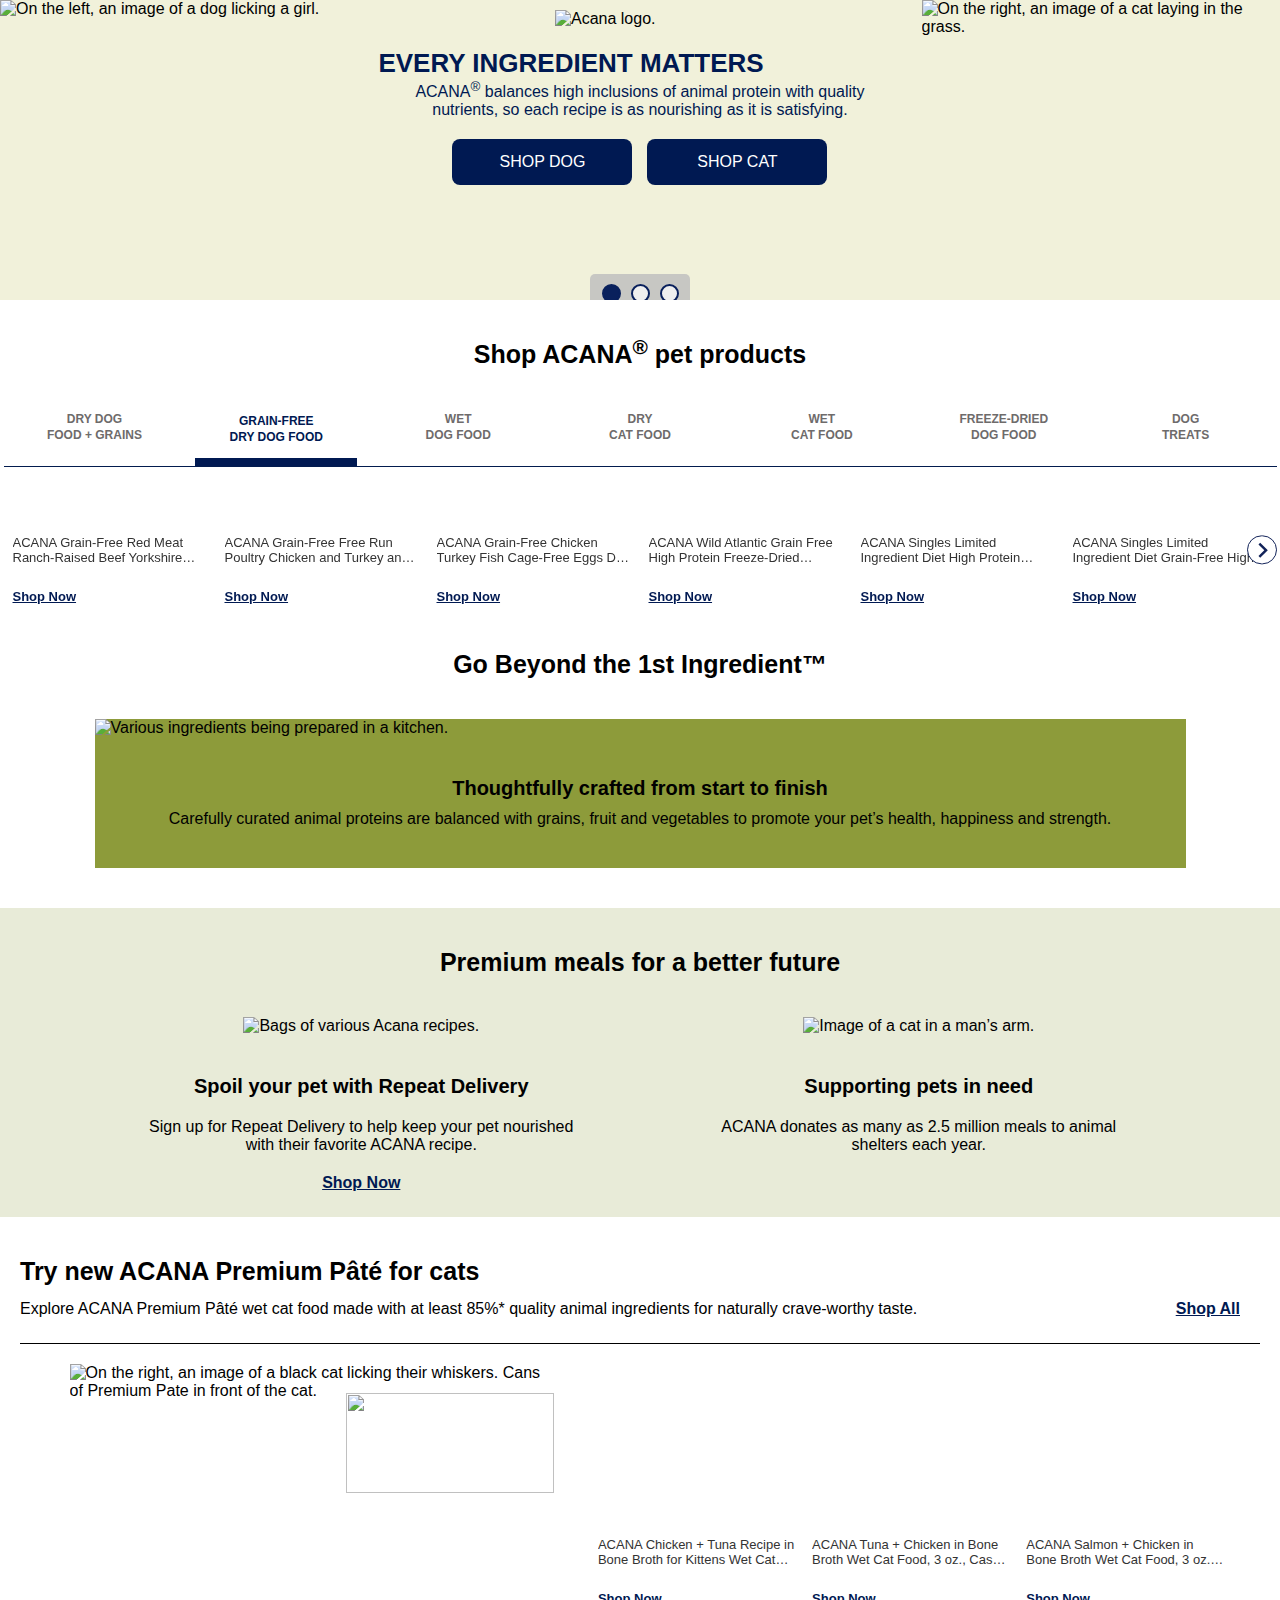
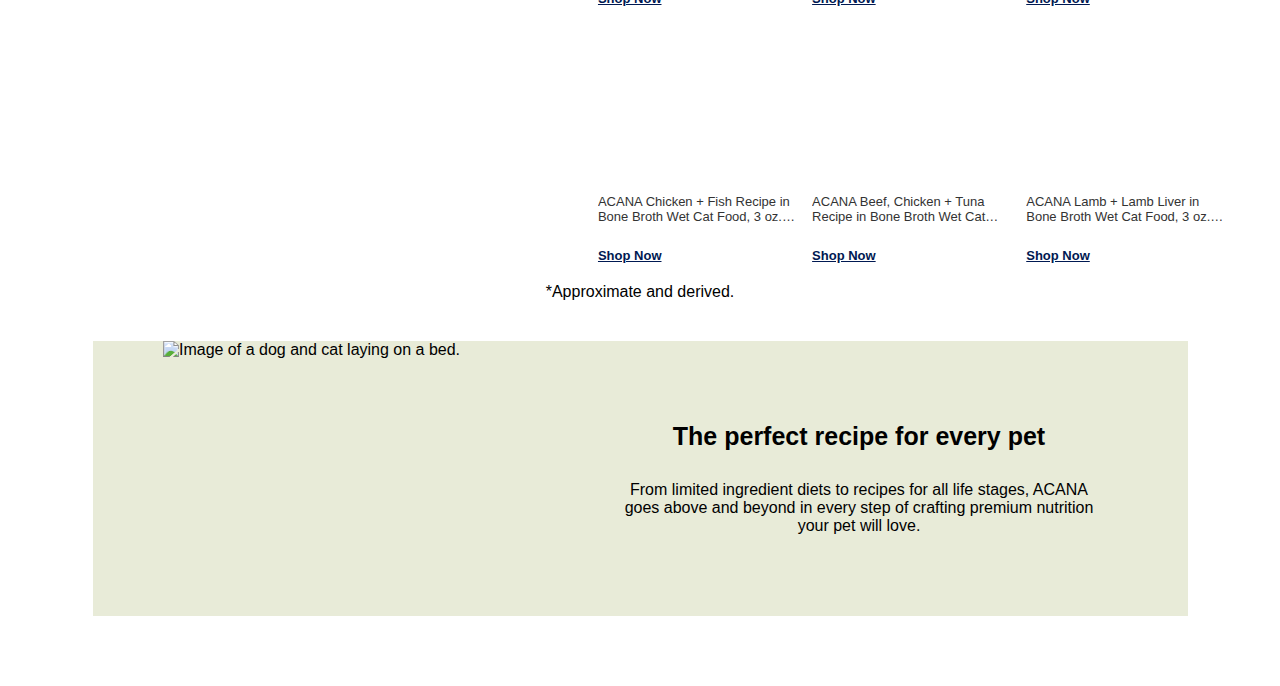
==== commit 0a30d2c4: "splite logic update" ====
--- a/index.html
+++ b/index.html
@@ -9,11 +9,11 @@
     content="Shop Acana dry dog food, wet dog food, premium pate for cats and dry cat food at Petco. Dog and cat nutrition with high inclusions of animal protein." />
   <title>ACANA | Petco</title>
   <link rel="shortcut icon" href="assets/images/Acana Logo.png" type="image/x-icon" />
-  <link rel="stylesheet" href="assets/product.css">
   <link rel="stylesheet" href="assets/styles.css" />
 </head>
 
 <body>
+  <!-- Developer citrus team Imran Ahmed Date: 20 July 2022 -->
   <main class="citrusAcana__Wrapper">
     <!--------------------- Acana slider section ------------------------->
     <section class="citrusAcana__SliderContainer">
@@ -25,16 +25,19 @@
               <div class="citrusAcana__firstSlide_Row">
                 <div class="citrusAcana__FirstSlide__ColLeft">
                   <div class="citrusAcana__imgContainer">
-                    <img class="citrusAcana__mobile_hide" src="assets/images/Lady and Dog.png"
+                    <img class="citrusAcana__mobile_hide"
+                      src="https://assets.petco.com/petco/image/upload/f_auto,q_auto/acana-Lady and Dog.png"
                       alt="On the left, an image of a dog licking a girl." />
-                    <img class="citrusAcana__desktop_hide" src="assets/images/slide1mobile.png"
+                    <img class="citrusAcana__desktop_hide"
+                      src="https://assets.petco.com/petco/image/upload/f_auto,q_auto/acana-slide1mobile.png"
                       alt="Acana logo. On the left, an image of a dog licking a girl. On the right, an image of a cat laying in the grass." />
                   </div>
                 </div>
                 <div class="citrusAcana__FirstSlide__ColMiddle">
                   <div class="citrusAcana__firstSlide__middleContainer">
                     <div class="citrusAcana__logo">
-                      <img class="citrusAcana__mobile_hide" src="assets/images/Acana Logo.png" alt="Acana logo." />
+                      <img class="citrusAcana__mobile_hide"
+                        src="https://assets.petco.com/petco/image/upload/f_auto,q_auto/acana_Logo" alt="Acana logo." />
                     </div>
                     <div class="citrusAcana__Middle_textContainer">
                       <h1 class="citrusAcana__firstSlideTitle">
@@ -60,7 +63,8 @@
                 </div>
                 <div class="citrusAcana__FirstSlide__ColRight">
                   <div class="citrusAcana__imgContainer">
-                    <img src="assets/images/Cat.png" alt="On the right, an image of a cat laying in the grass." />
+                    <img src="https://assets.petco.com/petco/image/upload/f_auto,q_auto/acana-Cat.png"
+                      alt="On the right, an image of a cat laying in the grass." />
                   </div>
                 </div>
               </div>
@@ -69,18 +73,22 @@
             <!-- 2nd slide -->
             <div class="citrusAcana__secondSlideContainer splide__slide">
               <div class="citrusAcana__secondSlide_Row"
-                style="background-image: url(assets/images/slider2DesktopBanner.png);background-size: cover;background-position: top; background-repeat: no-repeat;">
+                style="background-image: url(https://assets.petco.com/petco/image/upload/f_auto,q_auto/acana-slider2DesktopBanner.png);background-size: cover;background-position: top; background-repeat: no-repeat;">
                 <div class="citrusAcana__secondSlide__Col">
                   <div class="citrusAcana__imgContainer">
                     <img class="citrusAcana__mobile_hide" style="display:none"
-                      src="assets/images/lifeStyleProductshot.png" alt="" />
-                    <img class="citrusAcana__desktop_hide" src="assets/images/slide2 mobile.png" alt="" />
+                      src="https://assets.petco.com/petco/image/upload/f_auto,q_auto/acana-lifeStyleProductshot.png"
+                      alt="" />
+                    <img class="citrusAcana__desktop_hide"
+                      src="https://assets.petco.com/petco/image/upload/f_auto,q_auto/acana-slide2 mobile.png" alt="" />
                   </div>
                 </div>
                 <div class="citrusAcana__secondSlide__Col">
                   <div class="citrusAcana__secondSlide__textContainer">
                     <div class="citrusAcana__logoPremium">
-                      <img class="citrusAcana__mobile_hide" src="assets/images/Premium Pate Logo.png" alt="" />
+                      <img class="citrusAcana__mobile_hide"
+                        src="https://assets.petco.com/petco/image/upload/f_auto,q_auto/acana-Premium Pate Logo.png"
+                        alt="" />
                     </div>
                     <h1 class="citrusAcana__secondSlide__title">
                       NEW! ACANA PREMIUM PÂTÉ
@@ -122,9 +130,11 @@
                 </div>
                 <div class="citrusAcana__thirdSlide__col right">
                   <div class="citrusAcana__imgContainer">
-                    <img class="citrusAcana__mobile_hide" src="assets/images/Ingredients Composite third slide.png"
+                    <img class="citrusAcana__mobile_hide"
+                      src="https://assets.petco.com/petco/image/upload/f_auto,q_auto/acana-Ingredients Composite third slide.png"
                       alt="Image of two bowls with two different Acana recipes." />
-                    <img class="citrusAcana__desktop_hide" src="assets/images/slide3mobile.png"
+                    <img class="citrusAcana__desktop_hide"
+                      src="https://assets.petco.com/petco/image/upload/f_auto,q_auto/acana-slide3mobile.png"
                       alt="Image of two bowls with two different Acana recipes." />
                   </div>
                 </div>
@@ -149,11 +159,13 @@
           <!-- tab button -->
           <div class="citrus-meet-orijen-wrapper">
             <div id="citrusMeetTabId" class="citrus-meet-orijen-main21">
-              <button class="citrus_meet_tab_item" onclick="filterBestDog('citrus_all_tab_select')"><span>DRY DOG</span>
+              <button class="citrus_meet_tab_item" onclick="filterBestDog('citrus_all_tab_select')"><span>DRY
+                  DOG</span>
                 FOOD + GRAINS</button>
               <button class="citrus_meet_tab_item citrus_meet_tab_item_active"
                 onclick="filterBestDog('citrusd_drydog')"><span>GRAIN-FREE</span>DRY DOG FOOD</button>
-              <button class="citrus_meet_tab_item" onclick="filterBestDog('citrus_wetdog')"><span>WET</span> DOG
+              <button class="citrus_meet_tab_item" onclick="filterBestDog('citrus_wetdog')"><span>WET</span>
+                DOG
                 FOOD</button>
               <button class="citrus_meet_tab_item" onclick="filterBestDog('citrus_treatsdog')"><span>DRY</span>
                 CAT FOOD</button>
@@ -170,21 +182,23 @@
           <!--=================== tab content ===================-->
           <div class="citrus-meet-section__tab-content">
             <!-- start DRY DOG FOOD + GRAINS row 1  -->
-            <div class="cirtus_meet_tabs_main_22 splide cirtus_meet_tabs_22">
+            <div id="citrus_all_tab_select" class="cirtus_meet_tabs_main_22 splide cirtus_meet_tabs_22">
               <div class="splide__track">
                 <div class="splide__list">
-                  <!-- tab item -->
+                  <!-- tab item 01 -->
                   <div
                     class="citrus_item_section__tab_content_item citrusfilterMeetDiv citrus_all_tab_select splide__slide">
                     <div class="citrus-meet-tab-product">
                       <div class="citrus-inner-img22">
                         <a href="https://www.petco.com/shop/en/petcostore/product/acana-wholesome-grains-red-meat-dry-dog-food"
                           manual_cm_sp="sponsoredbrandpage:acana:drydogfoodgrains:1:redmeatdrydogfoodwgrain:product"
-                          onclick="clickTrackLink(this);"><img src="assets/images/tab1.1_RedMeatDryDogFoodWGrain.png"
-                            alt="" /></a>
-                      </div>
-                      <div class="citrus_product_info22">
-                        <p>ACANA Wholesome Grains Red Meat & Grains Recipe Dry Dog Food, 22.5 lbs.</p>
+                          onclick="clickTrackLink(this);"><img
+                            src="https://assets.petco.com/petco/image/upload/f_auto,q_auto/acana-tab1.1_RedMeatDryDogFoodWGrain.png"
+                            alt="" /></a>
+                      </div>
+                      <div class="citrus_product_info22">
+                        <p>ACANA Wholesome Grains Red Meat & Grains Recipe Dry Dog Food, 22.5
+                          lbs.</p>
                       </div>
                       <a href="https://www.petco.com/shop/en/petcostore/product/acana-wholesome-grains-red-meat-dry-dog-food"
                         manual_cm_sp="sponsoredbrandpage:acana:drydogfoodgrains:1:redmeatdrydogfoodwgrain:product"
@@ -192,18 +206,20 @@
                     </div>
                   </div>
                   <!-- tab item -->
-                  <!-- tab item -->
+                  <!-- tab item 02 -->
                   <div
                     class="citrus_item_section__tab_content_item citrusfilterMeetDiv citrus_all_tab_select splide__slide">
                     <div class="citrus-meet-tab-product">
                       <div class="citrus-inner-img22">
                         <a href="https://www.petco.com/shop/en/petcostore/product/acana-wholesome-grains-poultry-dry-dog-food"
                           manual_cm_sp="sponsoredbrandpage:acana:drydogfoodgrains:2:poultrydrydogfoodwgrain:product"
-                          onclick="clickTrackLink(this);"><img src="assets/images/tab1.2_PoultryDryDogFoodWGrain.png"
-                            alt="" /></a>
-                      </div>
-                      <div class="citrus_product_info22">
-                        <p>ACANA Wholesome Grains Free-Run Poultry & Grains Recipe Dry Dog Food, 22.5 lbs.</p>
+                          onclick="clickTrackLink(this);"><img
+                            src="https://assets.petco.com/petco/image/upload/f_auto,q_auto/acana-tab1.2_PoultryDryDogFoodWGrain.png"
+                            alt="" /></a>
+                      </div>
+                      <div class="citrus_product_info22">
+                        <p>ACANA Wholesome Grains Free-Run Poultry & Grains Recipe Dry Dog Food,
+                          22.5 lbs.</p>
                       </div>
                       <a href="https://www.petco.com/shop/en/petcostore/product/acana-wholesome-grains-poultry-dry-dog-food"
                         manual_cm_sp="sponsoredbrandpage:orijen:drydogfoodgrains:2:puppylargedogdrywgrain:shopnow"
@@ -211,18 +227,20 @@
                     </div>
                   </div>
                   <!-- tab item -->
-                  <!-- tab item -->
+                  <!-- tab item 03-->
                   <div
                     class="citrus_item_section__tab_content_item citrusfilterMeetDiv citrus_all_tab_select splide__slide">
                     <div class="citrus-meet-tab-product">
                       <div class="citrus-inner-img22">
                         <a href="https://www.petco.com/shop/en/petcostore/product/acana-wholesome-grains-puppy-recipe-with-real-chicken-eggs-and-turkey-dry-food"
                           manual_cm_sp="sponsoredbrandpage:acana:drydogfoodgrains:3:puppydrydogfoodwgrain:product"
-                          onclick="clickTrackLink(this);"><img src="assets/images/tab1.3_PuppyDryDogFoodWGrain.png"
-                            alt="" /></a>
-                      </div>
-                      <div class="citrus_product_info22">
-                        <p>ACANA Wholesome Grains Puppy Recipe with Real Chicken, Eggs and Turkey Dry Food, 11.5 lbs.
+                          onclick="clickTrackLink(this);"><img
+                            src="https://assets.petco.com/petco/image/upload/f_auto,q_auto/acana-tab1.3_PuppyDryDogFoodWGrain.png"
+                            alt="" /></a>
+                      </div>
+                      <div class="citrus_product_info22">
+                        <p>ACANA Wholesome Grains Puppy Recipe with Real Chicken, Eggs and
+                          Turkey Dry Food, 11.5 lbs.
                         </p>
                       </div>
                       <a href="https://www.petco.com/shop/en/petcostore/product/acana-wholesome-grains-puppy-recipe-with-real-chicken-eggs-and-turkey-dry-food"
@@ -231,18 +249,20 @@
                     </div>
                   </div>
                   <!-- tab item -->
-                  <!-- tab item -->
+                  <!-- tab item 04-->
                   <div
                     class="citrus_item_section__tab_content_item citrusfilterMeetDiv citrus_all_tab_select splide__slide">
                     <div class="citrus-meet-tab-product">
                       <div class="citrus-inner-img22">
                         <a href="https://www.petco.com/shop/en/petcostore/product/acana-rescue-care-for-adopted-dogs-red-meat-liver-and-whole-oats-recipe-premium-dry-food"
                           manual_cm_sp="sponsoredbrandpage:acana:drydogfoodgrains:4:rscredmeatdrydogfoodwgrain:product"
-                          onclick="clickTrackLink(this);"><img src="assets/images/tab1.4_RSCRedMeatDryDogFoodWGrain.png"
-                            alt="" /></a>
-                      </div>
-                      <div class="citrus_product_info22">
-                        <p>ACANA Rescue Care For Adopted Dogs Red Meat, Liver & Whole Oats Recipe Premium Dry Food, 22.5
+                          onclick="clickTrackLink(this);"><img
+                            src="https://assets.petco.com/petco/image/upload/f_auto,q_auto/acana-tab1.4_RSCRedMeatDryDogFoodWGrain.png"
+                            alt="" /></a>
+                      </div>
+                      <div class="citrus_product_info22">
+                        <p>ACANA Rescue Care For Adopted Dogs Red Meat, Liver & Whole Oats
+                          Recipe Premium Dry Food, 22.5
                           lbs.</p>
                       </div>
                       <a href="https://www.petco.com/shop/en/petcostore/product/acana-rescue-care-for-adopted-dogs-red-meat-liver-and-whole-oats-recipe-premium-dry-food"
@@ -251,7 +271,7 @@
                     </div>
                   </div>
                   <!-- tab item -->
-                  <!-- tab item -->
+                  <!-- tab item 05-->
                   <div
                     class="citrus_item_section__tab_content_item citrusfilterMeetDiv citrus_all_tab_select splide__slide">
                     <div class="citrus-meet-tab-product">
@@ -259,10 +279,12 @@
                         <a href="https://www.petco.com/shop/en/petcostore/product/acana-wholesome-grains-lamb-and-pumpkin-dry-dog-food"
                           manual_cm_sp="sponsoredbrandpage:acana:drydogfoodgrains:5:lambpumpkindrydogfoodwgrain:product"
                           onclick="clickTrackLink(this);"><img
-                            src="assets/images/tab1.5_LambPumpkinDryDogFoodWGrain.png" alt="" /></a>
-                      </div>
-                      <div class="citrus_product_info22">
-                        <p>ACANA Wholesome Grains Lamb & Pumpkin Recipe Dry Dog Food, 22.5 lbs.</p>
+                            src="https://assets.petco.com/petco/image/upload/f_auto,q_auto/acana-tab1.5_LambPumpkinDryDogFoodWGrain.png"
+                            alt="" /></a>
+                      </div>
+                      <div class="citrus_product_info22">
+                        <p>ACANA Wholesome Grains Lamb & Pumpkin Recipe Dry Dog Food, 22.5 lbs.
+                        </p>
                       </div>
                       <a href="https://www.petco.com/shop/en/petcostore/product/acana-wholesome-grains-lamb-and-pumpkin-dry-dog-food"
                         manual_cm_sp="sponsoredbrandpage:acana:drydogfoodgrains:5:lambpumpkindrydogfoodwgrain:product"
@@ -270,7 +292,7 @@
                     </div>
                   </div>
                   <!-- tab item -->
-                  <!-- tab item -->
+                  <!-- tab item 06-->
                   <div
                     class="citrus_item_section__tab_content_item citrusfilterMeetDiv citrus_all_tab_select splide__slide">
                     <div class="citrus-meet-tab-product">
@@ -278,10 +300,12 @@
                         <a href="https://www.petco.com/shop/en/petcostore/product/acana-wholesome-grains-duck-and-pumpkin-dry-dog-food"
                           manual_cm_sp="sponsoredbrandpage:acana:drydogfoodgrains:6:duckpumpkindrydogfoodwgrain:product"
                           onclick="clickTrackLink(this);"><img
-                            src="assets/images/tab1.6_DuckPumpkinDryDogFoodWGrain.png" alt="" /></a>
-                      </div>
-                      <div class="citrus_product_info22">
-                        <p>ACANA Wholesome Grains Duck & Pumpkin Recipe Dry Dog Food, 22.5 lbs.</p>
+                            src="https://assets.petco.com/petco/image/upload/f_auto,q_auto/acana-tab1.6_DuckPumpkinDryDogFoodWGrain.png"
+                            alt="" /></a>
+                      </div>
+                      <div class="citrus_product_info22">
+                        <p>ACANA Wholesome Grains Duck & Pumpkin Recipe Dry Dog Food, 22.5 lbs.
+                        </p>
                       </div>
                       <a href="https://www.petco.com/shop/en/petcostore/product/acana-wholesome-grains-duck-and-pumpkin-dry-dog-food"
                         manual_cm_sp="sponsoredbrandpage:acana:drydogfoodgrains:6:duckpumpkindrydogfoodwgrain:product"
@@ -289,7 +313,7 @@
                     </div>
                   </div>
                   <!-- tab item -->
-                  <!-- tab item -->
+                  <!-- tab item 07-->
                   <div
                     class="citrus_item_section__tab_content_item citrusfilterMeetDiv citrus_all_tab_select splide__slide">
                     <div class="citrus-meet-tab-product">
@@ -297,10 +321,12 @@
                         <a href="https://www.petco.com/shop/en/petcostore/product/acana-wholesome-grains-american-waters-dry-dog-food"
                           manual_cm_sp="sponsoredbrandpage:acana:drydogfoodgrains:7:seatostreamdrydogfoodwgrain:product"
                           onclick="clickTrackLink(this);"><img
-                            src="assets/images/tab1.7_SeaToStreamDryDogFoodWGrain.png" alt="" /></a>
-                      </div>
-                      <div class="citrus_product_info22">
-                        <p>ACANA Wholesome Grains Sea To Stream, Fish & Grains Recipe Dry Dog Food, 22.5 lbs.</p>
+                            src="https://assets.petco.com/petco/image/upload/f_auto,q_auto/acana-tab1.7_SeaToStreamDryDogFoodWGrain.png"
+                            alt="" /></a>
+                      </div>
+                      <div class="citrus_product_info22">
+                        <p>ACANA Wholesome Grains Sea To Stream, Fish & Grains Recipe Dry Dog
+                          Food, 22.5 lbs.</p>
                       </div>
                       <a href="https://www.petco.com/shop/en/petcostore/product/acana-wholesome-grains-american-waters-dry-dog-food"
                         manual_cm_sp="sponsoredbrandpage:acana:drydogfoodgrains:7:seatostreamdrydogfoodwgrain:product"
@@ -308,18 +334,20 @@
                     </div>
                   </div>
                   <!-- tab item -->
-                  <!-- tab item -->
+                  <!-- tab item 08-->
                   <div
                     class="citrus_item_section__tab_content_item citrusfilterMeetDiv citrus_all_tab_select splide__slide">
                     <div class="citrus-meet-tab-product">
                       <div class="citrus-inner-img22">
                         <a href="https://www.petco.com/shop/en/petcostore/product/acana-wholesome-grains-small-breed-recipe-with-real-chicken-eggs-and-turkey-dry-dog-food"
                           manual_cm_sp="sponsoredbrandpage:acana:drydogfoodgrains:8:smallbreeddrydogfoodwgrain:product"
-                          onclick="clickTrackLink(this);"><img src="assets/images/tab1.8_SmallBreedDryDogFoodWGrain.png"
-                            alt="" /></a>
-                      </div>
-                      <div class="citrus_product_info22">
-                        <p>ACANA Wholesome Grains Small Breed Recipe with Real Chicken, Eggs and Turkey Dry</p>
+                          onclick="clickTrackLink(this);"><img
+                            src="https://assets.petco.com/petco/image/upload/f_auto,q_auto/acana-tab1.8_SmallBreedDryDogFoodWGrain.png"
+                            alt="" /></a>
+                      </div>
+                      <div class="citrus_product_info22">
+                        <p>ACANA Wholesome Grains Small Breed Recipe with Real Chicken, Eggs and
+                          Turkey Dry</p>
                       </div>
                       <a href="https://www.petco.com/shop/en/petcostore/product/acana-wholesome-grains-small-breed-recipe-with-real-chicken-eggs-and-turkey-dry-dog-food"
                         manual_cm_sp="sponsoredbrandpage:acana:drydogfoodgrains:8:smallbreeddrydogfoodwgrain:product"
@@ -327,18 +355,20 @@
                     </div>
                   </div>
                   <!-- tab item -->
-                  <!-- tab item -->
+                  <!-- tab item 09-->
                   <div
                     class="citrus_item_section__tab_content_item citrusfilterMeetDiv citrus_all_tab_select splide__slide">
                     <div class="citrus-meet-tab-product">
                       <div class="citrus-inner-img22">
                         <a href="https://www.petco.com/shop/en/petcostore/product/acana-rescue-care-for-adopted-dogs-free-run-poultry-liver-and-whole-oats-recipe-premium-dry-food"
                           manual_cm_sp="sponsoredbrandpage:acana:drydogfoodgrains:9:rscpoultrydrydogfoodwgrain:product"
-                          onclick="clickTrackLink(this);"><img src="assets/images/tab1.9_RSCPoultryDryDogFoodWGrain.png"
-                            alt="" /></a>
-                      </div>
-                      <div class="citrus_product_info22">
-                        <p>ACANA Rescue Care For Adopted Dogs Free-Run Poultry, Liver & Whole Oats Recipe Premium Dry
+                          onclick="clickTrackLink(this);"><img
+                            src="https://assets.petco.com/petco/image/upload/f_auto,q_auto/acana-tab1.9_RSCPoultryDryDogFoodWGrain.png"
+                            alt="" /></a>
+                      </div>
+                      <div class="citrus_product_info22">
+                        <p>ACANA Rescue Care For Adopted Dogs Free-Run Poultry, Liver & Whole
+                          Oats Recipe Premium Dry
                           Food, 22.5 lbs.</p>
                       </div>
                       <a href="https://www.petco.com/shop/en/petcostore/product/acana-rescue-care-for-adopted-dogs-free-run-poultry-liver-and-whole-oats-recipe-premium-dry-food"
@@ -354,20 +384,22 @@
             <!-- End DRY DOG FOOD + GRAINS  row 1  -->
 
             <!-- start GRAIN-FREE DRY DOG FOOD row 2 -->
-            <div class="cirtus_meet_tabs_main_22 splide cirtus_meet_tabs_22">
+            <div id="citrusd_drydog" class="cirtus_meet_tabs_main_22 splide cirtus_meet_tabs_22">
               <div class="splide__track">
                 <div class="splide__list">
-                  <!-- tab item -->
+                  <!-- tab item 01-->
                   <div class="citrus_item_section__tab_content_item citrusfilterMeetDiv citrusd_drydog splide__slide">
                     <div class="citrus-meet-tab-product">
                       <div class="citrus-inner-img22">
                         <a href="https://www.petco.com/shop/en/petcostore/product/acana-red-meat-dry-dog-food"
                           manual_cm_sp="sponsoredbrandpage:acana:grainfreedrydogfood:1:redmeatdrydogfoodgrainfree:product"
-                          onclick="clickTrackLink(this);"><img src="assets/images/tab2.1_RedMeatDryDogFoodGrainFree.png"
-                            alt="" /></a>
-                      </div>
-                      <div class="citrus_product_info22">
-                        <p>ACANA Grain-Free Red Meat Ranch-Raised Beef Yorkshire Pork Grass-Fed Lamb Dry Dog Food, 25
+                          onclick="clickTrackLink(this);"><img
+                            src="https://assets.petco.com/petco/image/upload/f_auto,q_auto/acana-tab2.1_RedMeatDryDogFoodGrainFree.png"
+                            alt="" /></a>
+                      </div>
+                      <div class="citrus_product_info22">
+                        <p>ACANA Grain-Free Red Meat Ranch-Raised Beef Yorkshire Pork Grass-Fed
+                          Lamb Dry Dog Food, 25
                           lbs.</p>
                       </div>
                       <a href="https://www.petco.com/shop/en/petcostore/product/acana-red-meat-dry-dog-food"
@@ -376,17 +408,19 @@
                     </div>
                   </div>
                   <!-- tab item -->
-                  <!-- tab item -->
+                  <!-- tab item 02-->
                   <div class="citrus_item_section__tab_content_item citrusfilterMeetDiv citrusd_drydog splide__slide">
                     <div class="citrus-meet-tab-product">
                       <div class="citrus-inner-img22">
                         <a href="https://www.petco.com/shop/en/petcostore/product/acana-free-run-poultry-dry-dog-food"
                           manual_cm_sp="sponsoredbrandpage:acana:grainfreedrydogfood:2:poultrydrydogfoodgrainfree:product"
-                          onclick="clickTrackLink(this);"><img src="assets/images/tab2.2_PoultryDryDogFoodGrainFree.png"
-                            alt="" /></a>
-                      </div>
-                      <div class="citrus_product_info22">
-                        <p>ACANA Grain-Free Free Run Poultry Chicken and Turkey and Cage-free Eggs Dry Dog Food, 25 lbs.
+                          onclick="clickTrackLink(this);"><img
+                            src="https://assets.petco.com/petco/image/upload/f_auto,q_auto/acana-tab2.2_PoultryDryDogFoodGrainFree.png"
+                            alt="" /></a>
+                      </div>
+                      <div class="citrus_product_info22">
+                        <p>ACANA Grain-Free Free Run Poultry Chicken and Turkey and Cage-free
+                          Eggs Dry Dog Food, 25 lbs.
                         </p>
                       </div>
                       <a href="https://www.petco.com/shop/en/petcostore/product/acana-free-run-poultry-dry-dog-food"
@@ -395,17 +429,19 @@
                     </div>
                   </div>
                   <!-- tab item -->
-                  <!-- tab item -->
+                  <!-- tab item 03-->
                   <div class="citrus_item_section__tab_content_item citrusfilterMeetDiv citrusd_drydog splide__slide">
                     <div class="citrus-meet-tab-product">
                       <div class="citrus-inner-img22">
                         <a href="https://www.petco.com/shop/en/petcostore/product/acana-puppy-and-junior-dry-dog-food"
                           manual_cm_sp="sponsoredbrandpage:acana:grainfreedrydogfood:3:puppydrydogfoodgrainfree:product"
-                          onclick="clickTrackLink(this);"><img src="assets/images/tab2.3_PuppyDryDogFoodGrainFree.png"
-                            alt="" /></a>
-                      </div>
-                      <div class="citrus_product_info22">
-                        <p>ACANA Grain-Free Chicken Turkey Fish Cage-Free Eggs Dry Puppy Food, 25 lbs.</p>
+                          onclick="clickTrackLink(this);"><img
+                            src="https://assets.petco.com/petco/image/upload/f_auto,q_auto/acana-tab2.3_PuppyDryDogFoodGrainFree.png"
+                            alt="" /></a>
+                      </div>
+                      <div class="citrus_product_info22">
+                        <p>ACANA Grain-Free Chicken Turkey Fish Cage-Free Eggs Dry Puppy Food,
+                          25 lbs.</p>
                       </div>
                       <a href="https://www.petco.com/shop/en/petcostore/product/acana-puppy-and-junior-dry-dog-food"
                         manual_cm_sp="sponsoredbrandpage:acana:grainfreedrydogfood:3:puppydrydogfoodgrainfree:product"
@@ -413,17 +449,19 @@
                     </div>
                   </div>
                   <!-- tab item -->
-                  <!-- tab item -->
+                  <!-- tab item 04-->
                   <div class="citrus_item_section__tab_content_item citrusfilterMeetDiv citrusd_drydog splide__slide">
                     <div class="citrus-meet-tab-product">
                       <div class="citrus-inner-img22">
                         <a href="https://www.petco.com/shop/en/petcostore/product/acana-wild-atlantic-dry-dog-food"
                           manual_cm_sp="sponsoredbrandpage:acana:grainfreedrydogfood:4:wildatlanticdrydogfoodgrainfree:product"
                           onclick="clickTrackLink(this);"><img
-                            src="assets/images/tab2.4_WildAtlanticDryDogFoodGrainFree.png" alt="" /></a>
-                      </div>
-                      <div class="citrus_product_info22">
-                        <p>ACANA Wild Atlantic Grain Free High Protein Freeze-Dried Coated Fish Dry Dog Food, 25 lbs.
+                            src="https://assets.petco.com/petco/image/upload/f_auto,q_auto/acana-tab2.4_WildAtlanticDryDogFoodGrainFree.png"
+                            alt="" /></a>
+                      </div>
+                      <div class="citrus_product_info22">
+                        <p>ACANA Wild Atlantic Grain Free High Protein Freeze-Dried Coated Fish
+                          Dry Dog Food, 25 lbs.
                         </p>
                       </div>
                       <a href="https://www.petco.com/shop/en/petcostore/product/acana-wild-atlantic-dry-dog-food"
@@ -432,17 +470,19 @@
                     </div>
                   </div>
                   <!-- tab item -->
-                  <!-- tab item -->
+                  <!-- tab item 05-->
                   <div class="citrus_item_section__tab_content_item citrusfilterMeetDiv citrusd_drydog splide__slide">
                     <div class="citrus-meet-tab-product">
                       <div class="citrus-inner-img22">
                         <a href="https://www.petco.com/shop/en/petcostore/product/acana-singles-lamb-and-apple-recipe-dry-dog-food"
                           manual_cm_sp="sponsoredbrandpage:acana:grainfreedrydogfood:5:singleslambappledrydogfoodgrainfree:product"
                           onclick="clickTrackLink(this);"><img
-                            src="assets/images/tab2.5_SinglesLambAppleDryDogFoodGrainFree.png" alt="" /></a>
-                      </div>
-                      <div class="citrus_product_info22">
-                        <p>ACANA Singles Limited Ingredient Diet High Protein Lamb & Apple Dry Dog Food, 25 lbs.</p>
+                            src="https://assets.petco.com/petco/image/upload/f_auto,q_auto/acana-tab2.5_SinglesLambAppleDryDogFoodGrainFree.png"
+                            alt="" /></a>
+                      </div>
+                      <div class="citrus_product_info22">
+                        <p>ACANA Singles Limited Ingredient Diet High Protein Lamb & Apple Dry
+                          Dog Food, 25 lbs.</p>
                       </div>
                       <a href="https://www.petco.com/shop/en/petcostore/product/acana-singles-lamb-and-apple-recipe-dry-dog-food"
                         manual_cm_sp="sponsoredbrandpage:acana:grainfreedrydogfood:5:singleslambappledrydogfoodgrainfree:product"
@@ -451,17 +491,19 @@
                   </div>
                   <!-- tab item -->
 
-                  <!-- tab item -->
+                  <!-- tab item 06-->
                   <div class="citrus_item_section__tab_content_item citrusfilterMeetDiv citrusd_drydog splide__slide">
                     <div class="citrus-meet-tab-product">
                       <div class="citrus-inner-img22">
                         <a href="https://www.petco.com/shop/en/petcostore/product/acana-singles-beef-and-pumpkin-recipe-dry-dog-food"
                           manual_cm_sp="sponsoredbrandpage:acana:grainfreedrydogfood:6:singlesbeefpumpkindrydogfoodgrainfree:product"
                           onclick="clickTrackLink(this);"><img
-                            src="assets/images/tab2.6_SinglesBeefPumpkinDryDogFoodGrainFree.png" alt="" /></a>
-                      </div>
-                      <div class="citrus_product_info22">
-                        <p>ACANA Singles Limited Ingredient Diet Grain-Free High Protein Beef & Pumpkin Dry Dog Food, 25
+                            src="https://assets.petco.com/petco/image/upload/f_auto,q_auto/acana-tab2.6_SinglesBeefPumpkinDryDogFoodGrainFree.png"
+                            alt="" /></a>
+                      </div>
+                      <div class="citrus_product_info22">
+                        <p>ACANA Singles Limited Ingredient Diet Grain-Free High Protein Beef &
+                          Pumpkin Dry Dog Food, 25
                           lbs.</p>
                       </div>
                       <a href="https://www.petco.com/shop/en/petcostore/product/acana-singles-beef-and-pumpkin-recipe-dry-dog-food"
@@ -471,17 +513,19 @@
                   </div>
                   <!-- tab item -->
 
-                  <!-- tab item -->
+                  <!-- tab item 07-->
                   <div class="citrus_item_section__tab_content_item citrusfilterMeetDiv citrusd_drydog splide__slide">
                     <div class="citrus-meet-tab-product">
                       <div class="citrus-inner-img22">
                         <a href="https://www.petco.com/shop/en/petcostore/product/acana-freshwater-fish-dry-dog-food"
                           manual_cm_sp="sponsoredbrandpage:acana:grainfreedrydogfood:7:freshwaterfishdrydogfoodgrainfree:product"
                           onclick="clickTrackLink(this);"><img
-                            src="assets/images/tab2.7_FreshWaterFishDryDogFoodGrainFree.png" alt="" /></a>
-                      </div>
-                      <div class="citrus_product_info22">
-                        <p>ACANA Grain-Free Freshwater Fish Whole Trout Catfish and Perch Dry Dog Food, 25 lbs.</p>
+                            src="https://assets.petco.com/petco/image/upload/f_auto,q_auto/acana-tab2.7_FreshWaterFishDryDogFoodGrainFree.png"
+                            alt="" /></a>
+                      </div>
+                      <div class="citrus_product_info22">
+                        <p>ACANA Grain-Free Freshwater Fish Whole Trout Catfish and Perch Dry
+                          Dog Food, 25 lbs.</p>
                       </div>
                       <a href="https://www.petco.com/shop/en/petcostore/product/acana-freshwater-fish-dry-dog-food"
                         manual_cm_sp="sponsoredbrandpage:acana:grainfreedrydogfood:7:freshwaterfishdrydogfoodgrainfree:product"
@@ -490,17 +534,19 @@
                   </div>
                   <!-- tab item -->
 
-                  <!-- tab item -->
+                  <!-- tab item 08-->
                   <div class="citrus_item_section__tab_content_item citrusfilterMeetDiv citrusd_drydog splide__slide">
                     <div class="citrus-meet-tab-product">
                       <div class="citrus-inner-img22">
                         <a href="https://www.petco.com/shop/en/petcostore/product/acana-light-and-fit-dry-dog-food"
                           manual_cm_sp="sponsoredbrandpage:acana:grainfreedrydogfood:8:lightfitchickendrydogfoodgrainfree:product"
                           onclick="clickTrackLink(this);"><img
-                            src="assets/images/tab2.8_LightFitChickenDryDogFoodGrainFree.png" alt="" /></a>
-                      </div>
-                      <div class="citrus_product_info22">
-                        <p>ACANA Grain-Free Light & Fit Chicken to support Healthy Weight Adult Dry Dog Food, 25 lbs.
+                            src="https://assets.petco.com/petco/image/upload/f_auto,q_auto/acana-tab2.8_LightFitChickenDryDogFoodGrainFree.png"
+                            alt="" /></a>
+                      </div>
+                      <div class="citrus_product_info22">
+                        <p>ACANA Grain-Free Light & Fit Chicken to support Healthy Weight Adult
+                          Dry Dog Food, 25 lbs.
                         </p>
                       </div>
                       <a href="https://www.petco.com/shop/en/petcostore/product/acana-light-and-fit-dry-dog-food"
@@ -510,17 +556,19 @@
                   </div>
                   <!-- tab item -->
 
-                  <!-- tab item -->
+                  <!-- tab item 09-->
                   <div class="citrus_item_section__tab_content_item citrusfilterMeetDiv citrusd_drydog splide__slide">
                     <div class="citrus-meet-tab-product">
                       <div class="citrus-inner-img22">
                         <a href="https://www.petco.com/shop/en/petcostore/product/acana-meadowlands-dry-dog-food"
                           manual_cm_sp="sponsoredbrandpage:acana:grainfreedrydogfood:9:meadowlanddrydogfoodgrainfree:product"
                           onclick="clickTrackLink(this);"><img
-                            src="assets/images/tab2.9_MeadowlandDryDogFoodGrainFree.png" alt="" /></a>
-                      </div>
-                      <div class="citrus_product_info22">
-                        <p>ACANA Meadowland Grain-Free High Protein Freeze-Dried Coated Chicken Turkey Fish Cage-Free
+                            src="https://assets.petco.com/petco/image/upload/f_auto,q_auto/acana-tab2.9_MeadowlandDryDogFoodGrainFree.png"
+                            alt="" /></a>
+                      </div>
+                      <div class="citrus_product_info22">
+                        <p>ACANA Meadowland Grain-Free High Protein Freeze-Dried Coated Chicken
+                          Turkey Fish Cage-Free
                           Eggs Dry Dog Food, 25 lbs.</p>
                       </div>
                       <a href="https://www.petco.com/shop/en/petcostore/product/acana-meadowlands-dry-dog-food"
@@ -530,17 +578,19 @@
                   </div>
                   <!-- tab item -->
 
-                  <!-- tab item -->
+                  <!-- tab item 10-->
                   <div class="citrus_item_section__tab_content_item citrusfilterMeetDiv citrusd_drydog splide__slide">
                     <div class="citrus-meet-tab-product">
                       <div class="citrus-inner-img22">
                         <a href="https://www.petco.com/shop/en/petcostore/product/acana-grasslands-dry-dog-food"
                           manual_cm_sp="sponsoredbrandpage:acana:grainfreedrydogfood:10:grasslandsdrydogfoodgrainfree:product"
                           onclick="clickTrackLink(this);"><img
-                            src="assets/images/tab2.10_GrasslandsDryDogFoodGrainFree.png" alt="" /></a>
-                      </div>
-                      <div class="citrus_product_info22">
-                        <p>ACANA Grasslands Grain Free High Protein Freeze-Dried Coated Lamb Duck Trout and Quail Dry
+                            src="https://assets.petco.com/petco/image/upload/f_auto,q_auto/acana-tab2.10_GrasslandsDryDogFoodGrainFree.png"
+                            alt="" /></a>
+                      </div>
+                      <div class="citrus_product_info22">
+                        <p>ACANA Grasslands Grain Free High Protein Freeze-Dried Coated Lamb
+                          Duck Trout and Quail Dry
                           Dog Food, 25 lbs.</p>
                       </div>
                       <a href="https://www.petco.com/shop/en/petcostore/product/acana-grasslands-dry-dog-food"
@@ -550,17 +600,19 @@
                   </div>
                   <!-- tab item -->
 
-                  <!-- tab item -->
+                  <!-- tab item 11-->
                   <div class="citrus_item_section__tab_content_item citrusfilterMeetDiv citrusd_drydog splide__slide">
                     <div class="citrus-meet-tab-product">
                       <div class="citrus-inner-img22">
                         <a href="https://www.petco.com/shop/en/petcostore/product/acana-appalachian-ranch-dry-dog-food"
                           manual_cm_sp="sponsoredbrandpage:acana:grainfreedrydogfood:11:appalachianranchdrydogfoodgrainfree:product"
                           onclick="clickTrackLink(this);"><img
-                            src="assets/images/tab2.11_AppalachianRanchDryDogFoodGrainFree.png" alt="" /></a>
-                      </div>
-                      <div class="citrus_product_info22">
-                        <p>ACANA Appalachian Ranch Grain Free High Protein Freeze-Dried Coated Beef Pork Lamb Bison and
+                            src="https://assets.petco.com/petco/image/upload/f_auto,q_auto/acana-tab2.11_AppalachianRanchDryDogFoodGrainFree.png"
+                            alt="" /></a>
+                      </div>
+                      <div class="citrus_product_info22">
+                        <p>ACANA Appalachian Ranch Grain Free High Protein Freeze-Dried Coated
+                          Beef Pork Lamb Bison and
                           Fish Dry Dog Food, 25 lbs.</p>
                       </div>
                       <a href="https://www.petco.com/shop/en/petcostore/product/acana-appalachian-ranch-dry-dog-food"
@@ -570,17 +622,19 @@
                   </div>
                   <!-- tab item -->
 
-                  <!-- tab item -->
+                  <!-- tab item 12-->
                   <div class="citrus_item_section__tab_content_item citrusfilterMeetDiv citrusd_drydog splide__slide">
                     <div class="citrus-meet-tab-product">
                       <div class="citrus-inner-img22">
                         <a href="https://www.petco.com/shop/en/petcostore/product/acana-singles-duck-and-pear-recipe-dry-dog-food"
                           manual_cm_sp="sponsoredbrandpage:acana:grainfreedrydogfood:12:singlesduckpeardrydogfoodgrainfree:product"
                           onclick="clickTrackLink(this);"><img
-                            src="assets/images/tab2.12_SinglesDuckPearDryDogFoodGrainFree.png" alt="" /></a>
-                      </div>
-                      <div class="citrus_product_info22">
-                        <p>ACANA Singles Limited Ingredient Diet Grain-Free High Protein Duck & Pear Dry Dog Food, 25
+                            src="https://assets.petco.com/petco/image/upload/f_auto,q_auto/acana-tab2.12_SinglesDuckPearDryDogFoodGrainFree.png"
+                            alt="" /></a>
+                      </div>
+                      <div class="citrus_product_info22">
+                        <p>ACANA Singles Limited Ingredient Diet Grain-Free High Protein Duck &
+                          Pear Dry Dog Food, 25
                           lbs.</p>
                       </div>
                       <a href="https://www.petco.com/shop/en/petcostore/product/acana-singles-duck-and-pear-recipe-dry-dog-food"
@@ -590,17 +644,19 @@
                   </div>
                   <!-- tab item -->
 
-                  <!-- tab item -->
+                  <!-- tab item 13-->
                   <div class="citrus_item_section__tab_content_item citrusfilterMeetDiv citrusd_drydog splide__slide">
                     <div class="citrus-meet-tab-product">
                       <div class="citrus-inner-img22">
                         <a href="https://www.petco.com/shop/en/petcostore/product/acana-singles-pork-and-squash-recipe-dry-dog-food"
                           manual_cm_sp="sponsoredbrandpage:acana:grainfreedrydogfood:13:singlesporksquashdrydogfoodgrainfree:product"
                           onclick="clickTrackLink(this);"><img
-                            src="assets/images/tab2.13_SinglesPorkSquashDryDogFoodGrainFree.png" alt="" /></a>
-                      </div>
-                      <div class="citrus_product_info22">
-                        <p>ACANA Singles Limited Ingredient Diet Grain-Free High Protein Pork & Squash Dry Dog Food, 25
+                            src="https://assets.petco.com/petco/image/upload/f_auto,q_auto/acana-tab2.13_SinglesPorkSquashDryDogFoodGrainFree.png"
+                            alt="" /></a>
+                      </div>
+                      <div class="citrus_product_info22">
+                        <p>ACANA Singles Limited Ingredient Diet Grain-Free High Protein Pork &
+                          Squash Dry Dog Food, 25
                           lbs.</p>
                       </div>
                       <a href="https://www.petco.com/shop/en/petcostore/product/acana-singles-pork-and-squash-recipe-dry-dog-food"
@@ -616,20 +672,23 @@
             <!-- End GRAIN-FREE DRY DOG FOOD row 2  -->
 
             <!-- start WET DOG FOOD row 3 -->
-            <div class="cirtus_meet_tabs_main_22 cirtus_meet_tabs_main_22_hide_arrow splide cirtus_meet_tabs_22">
+            <div id="citrus_wetdog"
+              class="cirtus_meet_tabs_main_22 cirtus_meet_tabs_main_22_hide_arrow splide cirtus_meet_tabs_22">
               <div class="splide__track">
                 <div class="splide__list">
-                  <!-- tab item -->
+                  <!-- tab item 01-->
                   <div class="citrus_item_section__tab_content_item citrusfilterMeetDiv citrus_wetdog splide__slide">
                     <div class="citrus-meet-tab-product">
                       <div class="citrus-inner-img22">
                         <a href="https://www.petco.com/shop/en/petcostore/product/acana-grain-free-premium-chunks-beef-recipe-in-bone-broth-wet-dog-food"
                           manual_cm_sp="sponsoredbrandpage:acana:wetdogfood:1:beefwetdogfood:product"
-                          onclick="clickTrackLink(this);"><img src="assets/images/tab3.1_BeefWetDogFood.png"
-                            alt="" /></a>
-                      </div>
-                      <div class="citrus_product_info22">
-                        <p>ACANA Grain-Free Premium Chunks Beef Recipe in Bone Broth Wet Dog Food, 12.8 oz.</p>
+                          onclick="clickTrackLink(this);"><img
+                            src="https://assets.petco.com/petco/image/upload/f_auto,q_auto/acana-tab3.1_BeefWetDogFood.png"
+                            alt="" /></a>
+                      </div>
+                      <div class="citrus_product_info22">
+                        <p>ACANA Grain-Free Premium Chunks Beef Recipe in Bone Broth Wet Dog
+                          Food, 12.8 oz.</p>
                       </div>
                       <a href="https://www.petco.com/shop/en/petcostore/product/acana-grain-free-premium-chunks-beef-recipe-in-bone-broth-wet-dog-food"
                         manual_cm_sp="sponsoredbrandpage:acana:wetdogfood:1:beefwetdogfood:product"
@@ -637,17 +696,19 @@
                     </div>
                   </div>
                   <!-- tab item -->
-                  <!-- tab item -->
+                  <!-- tab item 02-->
                   <div class="citrus_item_section__tab_content_item citrusfilterMeetDiv citrus_wetdog splide__slide">
                     <div class="citrus-meet-tab-product">
                       <div class="citrus-inner-img22">
                         <a href="https://www.petco.com/shop/en/petcostore/product/acana-grain-free-premium-chunks-poultry-recipe-in-bone-broth-wet-dog-food"
                           manual_cm_sp="sponsoredbrandpage:acana:wetdogfood:2:chickenwetdogfood:product"
-                          onclick="clickTrackLink(this);"><img src="assets/images/tab3.2_ChickenWetDogFood.png"
-                            alt="" /></a>
-                      </div>
-                      <div class="citrus_product_info22">
-                        <p>ACANA Grain-Free Premium Chunks Poultry Recipe in Bone Broth Wet Dog Food, 12.8 oz.</p>
+                          onclick="clickTrackLink(this);"><img
+                            src="https://assets.petco.com/petco/image/upload/f_auto,q_auto/acana-tab3.2_ChickenWetDogFood.png"
+                            alt="" /></a>
+                      </div>
+                      <div class="citrus_product_info22">
+                        <p>ACANA Grain-Free Premium Chunks Poultry Recipe in Bone Broth Wet Dog
+                          Food, 12.8 oz.</p>
                       </div>
                       <a href="https://www.petco.com/shop/en/petcostore/product/acana-grain-free-premium-chunks-poultry-recipe-in-bone-broth-wet-dog-food"
                         manual_cm_sp="sponsoredbrandpage:acana:wetdogfood:2:chickenwetdogfood:product"
@@ -655,17 +716,19 @@
                     </div>
                   </div>
                   <!-- tab item -->
-                  <!-- tab item -->
+                  <!-- tab item 03-->
                   <div class="citrus_item_section__tab_content_item citrusfilterMeetDiv citrus_wetdog splide__slide">
                     <div class="citrus-meet-tab-product">
                       <div class="citrus-inner-img22">
                         <a href="https://www.petco.com/shop/en/petcostore/product/acana-grain-free-premium-pate-puppy-recipe-in-bone-broth-wet-dog-food"
                           manual_cm_sp="sponsoredbrandpage:acana:wetdogfood:3:puppywetdogfood:product"
-                          onclick="clickTrackLink(this);"><img src="assets/images/tab3.3_PuppyWetDogFood.png"
-                            alt="" /></a>
-                      </div>
-                      <div class="citrus_product_info22">
-                        <p>ACANA Grain-Free Premium Pate Puppy Recipe in Bone Broth Wet Dog Food, 12.8 oz.</p>
+                          onclick="clickTrackLink(this);"><img
+                            src="https://assets.petco.com/petco/image/upload/f_auto,q_auto/acana-tab3.3_PuppyWetDogFood.png"
+                            alt="" /></a>
+                      </div>
+                      <div class="citrus_product_info22">
+                        <p>ACANA Grain-Free Premium Pate Puppy Recipe in Bone Broth Wet Dog
+                          Food, 12.8 oz.</p>
                       </div>
                       <a href="https://www.petco.com/shop/en/petcostore/product/acana-grain-free-premium-pate-puppy-recipe-in-bone-broth-wet-dog-food"
                         manual_cm_sp="sponsoredbrandpage:acana:wetdogfood:3:puppywetdogfood:product"
@@ -674,17 +737,19 @@
                   </div>
                   <!-- tab item -->
 
-                  <!-- tab item -->
+                  <!-- tab item 04-->
                   <div class="citrus_item_section__tab_content_item citrusfilterMeetDiv citrus_wetdog splide__slide">
                     <div class="citrus-meet-tab-product">
                       <div class="citrus-inner-img22">
                         <a href="https://www.petco.com/shop/en/petcostore/product/acana-grain-free-premium-chunks-duck-recipe-in-bone-broth-wet-dog-food"
                           manual_cm_sp="sponsoredbrandpage:acana:wetdogfood:4:duckwetdogfood:product"
-                          onclick="clickTrackLink(this);"><img src="assets/images/tab3.4_DuckWetDogFood.png"
-                            alt="" /></a>
-                      </div>
-                      <div class="citrus_product_info22">
-                        <p>ACANA Grain-Free Premium Chunks Duck Recipe in Bone Broth Wet Dog Food, 12.8 oz.</p>
+                          onclick="clickTrackLink(this);"><img
+                            src="https://assets.petco.com/petco/image/upload/f_auto,q_auto/acana-tab3.4_DuckWetDogFood.png"
+                            alt="" /></a>
+                      </div>
+                      <div class="citrus_product_info22">
+                        <p>ACANA Grain-Free Premium Chunks Duck Recipe in Bone Broth Wet Dog
+                          Food, 12.8 oz.</p>
                       </div>
                       <a href="https://www.petco.com/shop/en/petcostore/product/acana-grain-free-premium-chunks-duck-recipe-in-bone-broth-wet-dog-food"
                         manual_cm_sp="sponsoredbrandpage:acana:wetdogfood:4:duckwetdogfood:product"
@@ -693,17 +758,19 @@
                   </div>
                   <!-- tab item -->
 
-                  <!-- tab item -->
+                  <!-- tab item 05-->
                   <div class="citrus_item_section__tab_content_item citrusfilterMeetDiv citrus_wetdog splide__slide">
                     <div class="citrus-meet-tab-product">
                       <div class="citrus-inner-img22">
                         <a href="https://www.petco.com/shop/en/petcostore/product/acana-grain-free-premium-chunks-lamb-recipe-in-bone-broth-wet-dog-food"
                           manual_cm_sp="sponsoredbrandpage:acana:wetdogfood:5:lambwetdogfood:product"
-                          onclick="clickTrackLink(this);"><img src="assets/images/tab3.5_LambWetDogFood.png"
-                            alt="" /></a>
-                      </div>
-                      <div class="citrus_product_info22">
-                        <p>ACANA Grain-Free Premium Chunks Lamb Recipe in Bone Broth Wet Dog Food, 12.8 oz., Case of 12
+                          onclick="clickTrackLink(this);"><img
+                            src="https://assets.petco.com/petco/image/upload/f_auto,q_auto/acana-tab3.5_LambWetDogFood.png"
+                            alt="" /></a>
+                      </div>
+                      <div class="citrus_product_info22">
+                        <p>ACANA Grain-Free Premium Chunks Lamb Recipe in Bone Broth Wet Dog
+                          Food, 12.8 oz., Case of 12
                         </p>
                       </div>
                       <a href="https://www.petco.com/shop/en/petcostore/product/acana-grain-free-premium-chunks-lamb-recipe-in-bone-broth-wet-dog-food"
@@ -713,17 +780,19 @@
                   </div>
                   <!-- tab item -->
 
-                  <!-- tab item -->
+                  <!-- tab item 06-->
                   <div class="citrus_item_section__tab_content_item citrusfilterMeetDiv citrus_wetdog splide__slide">
                     <div class="citrus-meet-tab-product">
                       <div class="citrus-inner-img22">
                         <a href="https://www.petco.com/shop/en/petcostore/product/acana-grain-free-premium-chunks-pork-recipe-in-bone-broth-wet-dog-food"
                           manual_cm_sp="sponsoredbrandpage:acana:wetdogfood:6:porkwetdogfood:product"
-                          onclick="clickTrackLink(this);"><img src="assets/images/tab3.6_PorkWetDogFood.png"
-                            alt="" /></a>
-                      </div>
-                      <div class="citrus_product_info22">
-                        <p>ACANA Grain-Free Premium Chunks Pork Recipe in Bone Broth Wet Dog Food, 12.8 oz.</p>
+                          onclick="clickTrackLink(this);"><img
+                            src="https://assets.petco.com/petco/image/upload/f_auto,q_auto/acana-tab3.6_PorkWetDogFood.png"
+                            alt="" /></a>
+                      </div>
+                      <div class="citrus_product_info22">
+                        <p>ACANA Grain-Free Premium Chunks Pork Recipe in Bone Broth Wet Dog
+                          Food, 12.8 oz.</p>
                       </div>
                       <a href="https://www.petco.com/shop/en/petcostore/product/acana-grain-free-premium-chunks-pork-recipe-in-bone-broth-wet-dog-food"
                         manual_cm_sp="sponsoredbrandpage:acana:wetdogfood:6:porkwetdogfood:product"
@@ -738,20 +807,22 @@
             <!-- End WET DOG FOOD row 3  -->
 
             <!-- start Product grid: DRY CAT FOOD row 4 -->
-            <div class="cirtus_meet_tabs_main_22 splide cirtus_meet_tabs_22">
+            <div id="citrus_treatsdog" class="cirtus_meet_tabs_main_22 splide cirtus_meet_tabs_22">
               <div class="splide__track">
                 <div class="splide__list">
-                  <!-- tab item -->
+                  <!-- tab item 01 -->
                   <div class="citrus_item_section__tab_content_item citrusfilterMeetDiv citrus_treatsdog splide__slide">
                     <div class="citrus-meet-tab-product">
                       <div class="citrus-inner-img22">
                         <a href="https://www.petco.com/shop/en/petcostore/product/acana-indoor-entree-dry-cat-food"
                           manual_cm_sp="sponsoredbrandpage:acana:drycatfood:1:indoordrycatfood:product"
-                          onclick="clickTrackLink(this);"><img src="assets/images/tab4.1_IndoorDryCatFood.png"
-                            alt="" /></a>
-                      </div>
-                      <div class="citrus_product_info22">
-                        <p>ACANA Indoor Entree for Indoor Cats Chicken Turkey Whole Herring and Rabbit Dry Cat Food, 10
+                          onclick="clickTrackLink(this);"><img
+                            src="https://assets.petco.com/petco/image/upload/f_auto,q_auto/acana-tab4.1_IndoorDryCatFood.png"
+                            alt="" /></a>
+                      </div>
+                      <div class="citrus_product_info22">
+                        <p>ACANA Indoor Entree for Indoor Cats Chicken Turkey Whole Herring and
+                          Rabbit Dry Cat Food, 10
                           lbs.</p>
                       </div>
                       <a href="https://www.petco.com/shop/en/petcostore/product/acana-indoor-entree-dry-cat-food"
@@ -760,17 +831,19 @@
                     </div>
                   </div>
                   <!-- tab item -->
-                  <!-- tab item -->
+                  <!-- tab item 02-->
                   <div class="citrus_item_section__tab_content_item citrusfilterMeetDiv citrus_treatsdog splide__slide">
                     <div class="citrus-meet-tab-product">
                       <div class="citrus-inner-img22">
                         <a href="https://www.petco.com/shop/en/petcostore/product/acana-first-feast-dry-cat-food"
                           manual_cm_sp="sponsoredbrandpage:acana:drycatfood:2:firstfeastdrycatfood:product"
-                          onclick="clickTrackLink(this);"><img src="assets/images/tab4.2_FirstFeastDryCatFood.png"
-                            alt="" /></a>
-                      </div>
-                      <div class="citrus_product_info22">
-                        <p>ACANA First Feast For Kittens Chicken and Fish Dry Cat Food, 4 lbs.</p>
+                          onclick="clickTrackLink(this);"><img
+                            src="https://assets.petco.com/petco/image/upload/f_auto,q_auto/acana-tab4.2_FirstFeastDryCatFood.png"
+                            alt="" /></a>
+                      </div>
+                      <div class="citrus_product_info22">
+                        <p>ACANA First Feast For Kittens Chicken and Fish Dry Cat Food, 4 lbs.
+                        </p>
                       </div>
                       <a href="https://www.petco.com/shop/en/petcostore/product/acana-first-feast-dry-cat-food"
                         manual_cm_sp="sponsoredbrandpage:acana:drycatfood:2:firstfeastdrycatfood:product"
@@ -778,17 +851,19 @@
                     </div>
                   </div>
                   <!-- tab item -->
-                  <!-- tab item -->
+                  <!-- tab item 03-->
                   <div class="citrus_item_section__tab_content_item citrusfilterMeetDiv citrus_treatsdog splide__slide">
                     <div class="citrus-meet-tab-product">
                       <div class="citrus-inner-img22">
                         <a href="https://www.petco.com/shop/en/petcostore/product/acana-bountiful-catch-dry-cat-food"
                           manual_cm_sp="sponsoredbrandpage:acana:drycatfood:3:bountifulcatchdrycatfood:product"
-                          onclick="clickTrackLink(this);"><img src="assets/images/tab4.3_BountifulCatchDryCatFood.png"
-                            alt="" /></a>
-                      </div>
-                      <div class="citrus_product_info22">
-                        <p>ACANA Bountiful Catch Salmon Catfish and Herring Dry Cat Food, 10 lbs.</p>
+                          onclick="clickTrackLink(this);"><img
+                            src="https://assets.petco.com/petco/image/upload/f_auto,q_auto/acana-tab4.3_BountifulCatchDryCatFood.png"
+                            alt="" /></a>
+                      </div>
+                      <div class="citrus_product_info22">
+                        <p>ACANA Bountiful Catch Salmon Catfish and Herring Dry Cat Food, 10
+                          lbs.</p>
                       </div>
                       <a href="https://www.petco.com/shop/en/petcostore/product/acana-bountiful-catch-dry-cat-food"
                         manual_cm_sp="sponsoredbrandpage:acana:drycatfood:3:bountifulcatchdrycatfood:product"
@@ -796,17 +871,19 @@
                     </div>
                   </div>
                   <!-- tab item -->
-                  <!-- tab item -->
+                  <!-- tab item 04-->
                   <div class="citrus_item_section__tab_content_item citrusfilterMeetDiv citrus_treatsdog splide__slide">
                     <div class="citrus-meet-tab-product">
                       <div class="citrus-inner-img22">
                         <a href="https://www.petco.com/shop/en/petcostore/product/acana-wild-atlantic-dry-cat-food"
                           manual_cm_sp="sponsoredbrandpage:acana:drycatfood:4:wildatlanticdrycatfood:product"
-                          onclick="clickTrackLink(this);"><img src="assets/images/tab4.4_WildAtlanticDryCatFood.png"
-                            alt="" /></a>
-                      </div>
-                      <div class="citrus_product_info22">
-                        <p>ACANA Grain-Free Wild Atlantic Saltwater Fish with Freeze-Dried Liver Dry Cat Food, 10 lbs.
+                          onclick="clickTrackLink(this);"><img
+                            src="https://assets.petco.com/petco/image/upload/f_auto,q_auto/acana-tab4.4_WildAtlanticDryCatFood.png"
+                            alt="" /></a>
+                      </div>
+                      <div class="citrus_product_info22">
+                        <p>ACANA Grain-Free Wild Atlantic Saltwater Fish with Freeze-Dried Liver
+                          Dry Cat Food, 10 lbs.
                         </p>
                       </div>
                       <a href="https://www.petco.com/shop/en/petcostore/product/acana-wild-atlantic-dry-cat-food"
@@ -815,17 +892,19 @@
                     </div>
                   </div>
                   <!-- tab item -->
-                  <!-- tab item -->
+                  <!-- tab item 05-->
                   <div class="citrus_item_section__tab_content_item citrusfilterMeetDiv citrus_treatsdog splide__slide">
                     <div class="citrus-meet-tab-product">
                       <div class="citrus-inner-img22">
                         <a href="https://www.petco.com/shop/en/petcostore/product/acana-meadowlands-dry-cat-food"
                           manual_cm_sp="sponsoredbrandpage:acana:drycatfood:5:meadowlandsdrycatfood:product"
-                          onclick="clickTrackLink(this);"><img src="assets/images/tab4.5_MeadowlandsDryCatFood.png"
-                            alt="" /></a>
-                      </div>
-                      <div class="citrus_product_info22">
-                        <p>ACANA Grain-Free Meadowlands Chicken Turkey Fish and Cage-Free Eggs Dry Cat Food, 10 lbs.</p>
+                          onclick="clickTrackLink(this);"><img
+                            src="https://assets.petco.com/petco/image/upload/f_auto,q_auto/acana-tab4.5_MeadowlandsDryCatFood.png"
+                            alt="" /></a>
+                      </div>
+                      <div class="citrus_product_info22">
+                        <p>ACANA Grain-Free Meadowlands Chicken Turkey Fish and Cage-Free Eggs
+                          Dry Cat Food, 10 lbs.</p>
                       </div>
                       <a href="https://www.petco.com/shop/en/petcostore/product/acana-meadowlands-dry-cat-food"
                         manual_cm_sp="sponsoredbrandpage:acana:drycatfood:5:meadowlandsdrycatfood:product"
@@ -834,17 +913,19 @@
                   </div>
                   <!-- tab item -->
 
-                  <!-- tab item -->
+                  <!-- tab item 06-->
                   <div class="citrus_item_section__tab_content_item citrusfilterMeetDiv citrus_treatsdog splide__slide">
                     <div class="citrus-meet-tab-product">
                       <div class="citrus-inner-img22">
                         <a href="https://www.petco.com/shop/en/petcostore/product/acana-grasslands-dry-cat-food"
                           manual_cm_sp="sponsoredbrandpage:acana:drycatfood:6:grasslandsdrycatfood:product"
-                          onclick="clickTrackLink(this);"><img src="assets/images/tab4.6_GrasslandsDryCatFood.png"
-                            alt="" /></a>
-                      </div>
-                      <div class="citrus_product_info22">
-                        <p>ACANA Grain-Free Grasslands Chicken Duck Turkey Fish and Quail Dry Cat Food, 10 lbs.</p>
+                          onclick="clickTrackLink(this);"><img
+                            src="https://assets.petco.com/petco/image/upload/f_auto,q_auto/acana-tab4.6_GrasslandsDryCatFood.png"
+                            alt="" /></a>
+                      </div>
+                      <div class="citrus_product_info22">
+                        <p>ACANA Grain-Free Grasslands Chicken Duck Turkey Fish and Quail Dry
+                          Cat Food, 10 lbs.</p>
                       </div>
                       <a href="https://www.petco.com/shop/en/petcostore/product/acana-grasslands-dry-cat-food"
                         manual_cm_sp="sponsoredbrandpage:acana:drycatfood:6:grasslandsdrycatfood:product"
@@ -853,17 +934,19 @@
                   </div>
                   <!-- tab item -->
 
-                  <!-- tab item -->
+                  <!-- tab item 07-->
                   <div class="citrus_item_section__tab_content_item citrusfilterMeetDiv citrus_treatsdog splide__slide">
                     <div class="citrus-meet-tab-product">
                       <div class="citrus-inner-img22">
                         <a href="https://www.petco.com/shop/en/petcostore/product/acana-homestead-harvest-dry-cat-food"
                           manual_cm_sp="sponsoredbrandpage:acana:drycatfood:7:homesteaddrycatfood:product"
-                          onclick="clickTrackLink(this);"><img src="assets/images/tab4.7_HomesteadDryCatFood.png"
-                            alt="" /></a>
-                      </div>
-                      <div class="citrus_product_info22">
-                        <p>ACANA Homestead Harvest Chicken Turkey and Duck Dry Cat Food, 10 lbs.</p>
+                          onclick="clickTrackLink(this);"><img
+                            src="https://assets.petco.com/petco/image/upload/f_auto,q_auto/acana-tab4.7_HomesteadDryCatFood.png"
+                            alt="" /></a>
+                      </div>
+                      <div class="citrus_product_info22">
+                        <p>ACANA Homestead Harvest Chicken Turkey and Duck Dry Cat Food, 10 lbs.
+                        </p>
                       </div>
                       <a href="https://www.petco.com/shop/en/petcostore/product/acana-homestead-harvest-dry-cat-food"
                         manual_cm_sp="sponsoredbrandpage:acana:drycatfood:7:homesteaddrycatfood:product"
@@ -878,20 +961,23 @@
             <!-- End Product grid: DRY CAT FOOD  row 4  -->
 
             <!-- start WET CAT FOOD row 5 -->
-            <div class="cirtus_meet_tabs_main_22 cirtus_meet_tabs_main_22_hide_arrow splide cirtus_meet_tabs_22">
+            <div id="citrus_freedog"
+              class="cirtus_meet_tabs_main_22 cirtus_meet_tabs_main_22_hide_arrow splide cirtus_meet_tabs_22">
               <div class="splide__track">
                 <div class="splide__list">
-                  <!-- tab item -->
+                  <!-- tab item 01-->
                   <div class="citrus_item_section__tab_content_item citrusfilterMeetDiv citrus_freedog splide__slide">
                     <div class="citrus-meet-tab-product">
                       <div class="citrus-inner-img22">
                         <a href="https://www.petco.com/shop/en/petcostore/product/orijen-original-entree-in-bone-broth-cat-food"
                           manual_cm_sp="sponsoredbrandpage:acana:wetcatfood:1:kittenchickenwetcatfood:product"
-                          onclick="clickTrackLink(this);"><img src="assets/images/tab5.1_KittenChickenWetCatFood.png"
-                            alt="" /></a>
-                      </div>
-                      <div class="citrus_product_info22">
-                        <p>ACANA Chicken + Tuna Recipe in Bone Broth for Kittens Wet Cat Food, 3 oz., Case of 24</p>
+                          onclick="clickTrackLink(this);"><img
+                            src="https://assets.petco.com/petco/image/upload/f_auto,q_auto/acana-tab5.1_KittenChickenWetCatFood.png"
+                            alt="" /></a>
+                      </div>
+                      <div class="citrus_product_info22">
+                        <p>ACANA Chicken + Tuna Recipe in Bone Broth for Kittens Wet Cat Food, 3
+                          oz., Case of 24</p>
                       </div>
                       <a href="https://www.petco.com/shop/en/petcostore/product/orijen-original-entree-in-bone-broth-cat-food"
                         manual_cm_sp="sponsoredbrandpage:acana:wetcatfood:1:kittenchickenwetcatfood:product"
@@ -899,17 +985,19 @@
                     </div>
                   </div>
                   <!-- tab item -->
-                  <!-- tab item -->
+                  <!-- tab item 02-->
                   <div class="citrus_item_section__tab_content_item citrusfilterMeetDiv citrus_freedog splide__slide">
                     <div class="citrus-meet-tab-product">
                       <div class="citrus-inner-img22">
                         <a href="https://www.petco.com/shop/en/petcostore/product/acana-tuna-chicken-in-bone-broth-cat-food"
                           manual_cm_sp="sponsoredbrandpage:acana:wetcatfood:2:chickentunawetcatfood:product"
-                          onclick="clickTrackLink(this);"><img src="assets/images/tab5.2_ChickenTunaWetCatFood.png"
-                            alt="" /></a>
-                      </div>
-                      <div class="citrus_product_info22">
-                        <p>ACANA Tuna + Chicken in Bone Broth Wet Cat Food, 3 oz., Case of 24</p>
+                          onclick="clickTrackLink(this);"><img
+                            src="https://assets.petco.com/petco/image/upload/f_auto,q_auto/acana-tab5.2_ChickenTunaWetCatFood.png"
+                            alt="" /></a>
+                      </div>
+                      <div class="citrus_product_info22">
+                        <p>ACANA Tuna + Chicken in Bone Broth Wet Cat Food, 3 oz., Case of 24
+                        </p>
                       </div>
                       <a href="https://www.petco.com/shop/en/petcostore/product/acana-tuna-chicken-in-bone-broth-cat-food"
                         manual_cm_sp="sponsoredbrandpage:acana:wetcatfood:2:chickentunawetcatfood:product"
@@ -917,17 +1005,19 @@
                     </div>
                   </div>
                   <!-- tab item -->
-                  <!-- tab item -->
+                  <!-- tab item 03-->
                   <div class="citrus_item_section__tab_content_item citrusfilterMeetDiv citrus_freedog splide__slide">
                     <div class="citrus-meet-tab-product">
                       <div class="citrus-inner-img22">
                         <a href="https://www.petco.com/shop/en/petcostore/product/acana-salmon-chicken-in-bone-broth-cat-food"
                           manual_cm_sp="sponsoredbrandpage:acana:wetcatfood:3:salmonchickenwetcatfood:product"
-                          onclick="clickTrackLink(this);"><img src="assets/images/tab5.3_SalmonChickenWetCatFood.png"
-                            alt="" /></a>
-                      </div>
-                      <div class="citrus_product_info22">
-                        <p>ACANA Salmon + Chicken in Bone Broth Wet Cat Food, 3 oz., Case of 24</p>
+                          onclick="clickTrackLink(this);"><img
+                            src="https://assets.petco.com/petco/image/upload/f_auto,q_auto/acana-tab5.3_SalmonChickenWetCatFood.png"
+                            alt="" /></a>
+                      </div>
+                      <div class="citrus_product_info22">
+                        <p>ACANA Salmon + Chicken in Bone Broth Wet Cat Food, 3 oz., Case of 24
+                        </p>
                       </div>
                       <a href="https://www.petco.com/shop/en/petcostore/product/acana-salmon-chicken-in-bone-broth-cat-food"
                         manual_cm_sp="sponsoredbrandpage:acana:wetcatfood:3:salmonchickenwetcatfood:product"
@@ -936,17 +1026,19 @@
                   </div>
                   <!-- tab item -->
 
-                  <!-- tab item -->
+                  <!-- tab item 04-->
                   <div class="citrus_item_section__tab_content_item citrusfilterMeetDiv citrus_freedog splide__slide">
                     <div class="citrus-meet-tab-product">
                       <div class="citrus-inner-img22">
                         <a href="https://www.petco.com/shop/en/petcostore/product/acana-chicken-fish-recipe-in-bone-broth-cat-food"
                           manual_cm_sp="sponsoredbrandpage:acana:wetcatfood:4:chickenfishwetcatfood:product"
-                          onclick="clickTrackLink(this);"><img src="assets/images/tab5.4_ChickenFishWetCatFood.png"
-                            alt="" /></a>
-                      </div>
-                      <div class="citrus_product_info22">
-                        <p>ACANA Chicken + Fish Recipe in Bone Broth Wet Cat Food, 3 oz., Case of 24</p>
+                          onclick="clickTrackLink(this);"><img
+                            src="https://assets.petco.com/petco/image/upload/f_auto,q_auto/acana-tab5.4_ChickenFishWetCatFood.png"
+                            alt="" /></a>
+                      </div>
+                      <div class="citrus_product_info22">
+                        <p>ACANA Chicken + Fish Recipe in Bone Broth Wet Cat Food, 3 oz., Case
+                          of 24</p>
                       </div>
                       <a href="https://www.petco.com/shop/en/petcostore/product/acana-chicken-fish-recipe-in-bone-broth-cat-food"
                         manual_cm_sp="sponsoredbrandpage:acana:wetcatfood:4:chickenfishwetcatfood:product"
@@ -955,17 +1047,19 @@
                   </div>
                   <!-- tab item -->
 
-                  <!-- tab item -->
+                  <!-- tab item 05-->
                   <div class="citrus_item_section__tab_content_item citrusfilterMeetDiv citrus_freedog splide__slide">
                     <div class="citrus-meet-tab-product">
                       <div class="citrus-inner-img22">
                         <a href="https://www.petco.com/shop/en/petcostore/product/orijen-duck-chicken-entree-in-bone-broth-cat-food"
                           manual_cm_sp="sponsoredbrandpage:acana:wetcatfood:5:beefchickenwetcatfood:product"
-                          onclick="clickTrackLink(this);"><img src="assets/images/tab5.5_BeefChickenWetCatFood.png"
-                            alt="" /></a>
-                      </div>
-                      <div class="citrus_product_info22">
-                        <p>ACANA Beef, Chicken + Tuna Recipe in Bone Broth Wet Cat Food, 3 oz., Case of 24</p>
+                          onclick="clickTrackLink(this);"><img
+                            src="https://assets.petco.com/petco/image/upload/f_auto,q_auto/acana-tab5.5_BeefChickenWetCatFood.png"
+                            alt="" /></a>
+                      </div>
+                      <div class="citrus_product_info22">
+                        <p>ACANA Beef, Chicken + Tuna Recipe in Bone Broth Wet Cat Food, 3 oz.,
+                          Case of 24</p>
                       </div>
                       <a href="https://www.petco.com/shop/en/petcostore/product/orijen-duck-chicken-entree-in-bone-broth-cat-food"
                         manual_cm_sp="sponsoredbrandpage:acana:wetcatfood:5:beefchickenwetcatfood:product"
@@ -974,17 +1068,19 @@
                   </div>
                   <!-- tab item -->
 
-                  <!-- tab item -->
+                  <!-- tab item 06-->
                   <div class="citrus_item_section__tab_content_item citrusfilterMeetDiv citrus_freedog splide__slide">
                     <div class="citrus-meet-tab-product">
                       <div class="citrus-inner-img22">
                         <a href="https://www.petco.com/shop/en/petcostore/product/acana-beef-and-chicken-tuna-recipe-in-bone-broth-cat-food"
                           manual_cm_sp="sponsoredbrandpage:acana:wetcatfood:6:lambliverwetcatfood:product"
-                          onclick="clickTrackLink(this);"><img src="assets/images/tab5.6_LambLiverWetCatFood.png"
-                            alt="" /></a>
-                      </div>
-                      <div class="citrus_product_info22">
-                        <p>ACANA Lamb + Lamb Liver in Bone Broth Wet Cat Food, 3 oz., Case of 24</p>
+                          onclick="clickTrackLink(this);"><img
+                            src="https://assets.petco.com/petco/image/upload/f_auto,q_auto/acana-tab5.6_LambLiverWetCatFood.png"
+                            alt="" /></a>
+                      </div>
+                      <div class="citrus_product_info22">
+                        <p>ACANA Lamb + Lamb Liver in Bone Broth Wet Cat Food, 3 oz., Case of 24
+                        </p>
                       </div>
                       <a href="https://www.petco.com/shop/en/petcostore/product/acana-beef-and-chicken-tuna-recipe-in-bone-broth-cat-food"
                         manual_cm_sp="sponsoredbrandpage:acana:wetcatfood:6:lambliverwetcatfood:product"
@@ -999,20 +1095,22 @@
             <!-- End WET CAT FOOD row 5  -->
 
             <!-- start FREEZE-DRIED DOG FOOD row 6 -->
-            <div class="cirtus_meet_tabs_main_22 splide cirtus_meet_tabs_22">
+            <div id="citrus_catdog" class="cirtus_meet_tabs_main_22 splide cirtus_meet_tabs_22">
               <div class="splide__track">
                 <div class="splide__list">
-                  <!-- tab item -->
+                  <!-- tab item 01-->
                   <div class="citrus_item_section__tab_content_item citrusfilterMeetDiv citrus_catdog splide__slide">
                     <div class="citrus-meet-tab-product">
                       <div class="citrus-inner-img22">
                         <a href="https://www.petco.com/shop/en/petcostore/product/acana-freeze-dried-patties-grain-free-high-protein-ranch-raised-beef-recipe-wet-dog-food"
                           manual_cm_sp="sponsoredbrandpage:acana:freezedrieddogfood:1:pattiebeeffrzdrddogfood:product"
-                          onclick="clickTrackLink(this);"><img src="assets/images/tab6.1_PattieBeefFrzDrdDogFood.png"
-                            alt="" /></a>
-                      </div>
-                      <div class="citrus_product_info22">
-                        <p>ACANA Grain Free High Protein Fresh & Raw Animal Ingredients Ranch-Raised Beef Recipe Freeze
+                          onclick="clickTrackLink(this);"><img
+                            src="https://assets.petco.com/petco/image/upload/f_auto,q_auto/acana-tab6.1_PattieBeefFrzDrdDogFood.png"
+                            alt="" /></a>
+                      </div>
+                      <div class="citrus_product_info22">
+                        <p>ACANA Grain Free High Protein Fresh & Raw Animal Ingredients
+                          Ranch-Raised Beef Recipe Freeze
                           Dried Patties Dog Food, 14
                           oz.</p>
                       </div>
@@ -1022,17 +1120,19 @@
                     </div>
                   </div>
                   <!-- tab item -->
-                  <!-- tab item -->
+                  <!-- tab item 02-->
                   <div class="citrus_item_section__tab_content_item citrusfilterMeetDiv citrus_catdog splide__slide">
                     <div class="citrus-meet-tab-product">
                       <div class="citrus-inner-img22">
                         <a href="https://www.petco.com/shop/en/petcostore/product/acana-freeze-dried-patties-grain-free-high-protein-duck-recipe-wet-dog-food"
                           manual_cm_sp="sponsoredbrandpage:acana:freezedrieddogfood:2:pattieduckfrzdrddogfood:product"
-                          onclick="clickTrackLink(this);"><img src="assets/images/tab6.2_PattieDuckFrzDrdDogFood.png"
-                            alt="" /></a>
-                      </div>
-                      <div class="citrus_product_info22">
-                        <p>ACANA Grain Free High Protein Fresh & Raw Animal Ingredients Duck Recipe Freeze Dried Patties
+                          onclick="clickTrackLink(this);"><img
+                            src="https://assets.petco.com/petco/image/upload/f_auto,q_auto/acana-tab6.2_PattieDuckFrzDrdDogFood.png"
+                            alt="" /></a>
+                      </div>
+                      <div class="citrus_product_info22">
+                        <p>ACANA Grain Free High Protein Fresh & Raw Animal Ingredients Duck
+                          Recipe Freeze Dried Patties
                           Dog Food, 14 oz.</p>
                       </div>
                       <a href="https://www.petco.com/shop/en/petcostore/product/acana-freeze-dried-patties-grain-free-high-protein-duck-recipe-wet-dog-food"
@@ -1041,17 +1141,19 @@
                     </div>
                   </div>
                   <!-- tab item -->
-                  <!-- tab item -->
+                  <!-- tab item 03-->
                   <div class="citrus_item_section__tab_content_item citrusfilterMeetDiv citrus_catdog splide__slide">
                     <div class="citrus-meet-tab-product">
                       <div class="citrus-inner-img22">
                         <a href="https://www.petco.com/shop/en/petcostore/product/acana-freeze-dried-patties-grain-free-high-protein-free-run-chicken-recipe-wet-dog-food"
                           manual_cm_sp="sponsoredbrandpage:acana:freezedrieddogfood:3:pattiechickenfrzdrddogfood:product"
-                          onclick="clickTrackLink(this);"><img src="assets/images/tab6.3_PattieChickenFrzDrdDogFood.png"
-                            alt="" /></a>
-                      </div>
-                      <div class="citrus_product_info22">
-                        <p>ACANA Grain Free High Protein Fresh & Raw Animal Ingredients Free-Run Chicken Recipe Freeze
+                          onclick="clickTrackLink(this);"><img
+                            src="https://assets.petco.com/petco/image/upload/f_auto,q_auto/acana-tab6.3_PattieChickenFrzDrdDogFood.png"
+                            alt="" /></a>
+                      </div>
+                      <div class="citrus_product_info22">
+                        <p>ACANA Grain Free High Protein Fresh & Raw Animal Ingredients Free-Run
+                          Chicken Recipe Freeze
                           Dried Patties Dog Food, 14
                           oz.</p>
                       </div>
@@ -1061,17 +1163,19 @@
                     </div>
                   </div>
                   <!-- tab item -->
-                  <!-- tab item -->
+                  <!-- tab item 04-->
                   <div class="citrus_item_section__tab_content_item citrusfilterMeetDiv citrus_catdog splide__slide">
                     <div class="citrus-meet-tab-product">
                       <div class="citrus-inner-img22">
                         <a href="https://www.petco.com/shop/en/petcostore/product/acana-freeze-dried-morsels-grain-free-high-protein-ranch-raised-beef-recipe-wet-dog-food"
                           manual_cm_sp="sponsoredbrandpage:acana:freezedrieddogfood:4:morselbeeffrzdrddogfood:product"
-                          onclick="clickTrackLink(this);"><img src="assets/images/tab6.4_MorselBeefFrzDrdDogFood.png"
-                            alt="" /></a>
-                      </div>
-                      <div class="citrus_product_info22">
-                        <p>ACANA Grain Free High Protein Fresh & Raw Animal Ingredients Ranch-Raised Beef Recipe Freeze
+                          onclick="clickTrackLink(this);"><img
+                            src="https://assets.petco.com/petco/image/upload/f_auto,q_auto/acana-tab6.4_MorselBeefFrzDrdDogFood.png"
+                            alt="" /></a>
+                      </div>
+                      <div class="citrus_product_info22">
+                        <p>ACANA Grain Free High Protein Fresh & Raw Animal Ingredients
+                          Ranch-Raised Beef Recipe Freeze
                           Dried Morsels Dog Food, 8 oz.</p>
                       </div>
                       <a href="https://www.petco.com/shop/en/petcostore/product/acana-freeze-dried-morsels-grain-free-high-protein-ranch-raised-beef-recipe-wet-dog-food"
@@ -1080,17 +1184,19 @@
                     </div>
                   </div>
                   <!-- tab item -->
-                  <!-- tab item -->
+                  <!-- tab item 05-->
                   <div class="citrus_item_section__tab_content_item citrusfilterMeetDiv citrus_catdog splide__slide">
                     <div class="citrus-meet-tab-product">
                       <div class="citrus-inner-img22">
                         <a href="https://www.petco.com/shop/en/petcostore/product/acana-freeze-dried-morsels-grain-free-high-protein-free-run-chicken-recipe-wet-dog-food"
                           manual_cm_sp="sponsoredbrandpage:acana:freezedrieddogfood:5:morselchickenfrzdrddogfood:product"
-                          onclick="clickTrackLink(this);"><img src="assets/images/tab6.5_MorselChickenFrzDrdDogFood.png"
-                            alt="" /></a>
-                      </div>
-                      <div class="citrus_product_info22">
-                        <p>ACANA Grain Free High Protein Fresh & Raw Animal Ingredients Free-Run Chicken Recipe Freeze
+                          onclick="clickTrackLink(this);"><img
+                            src="https://assets.petco.com/petco/image/upload/f_auto,q_auto/acana-tab6.5_MorselChickenFrzDrdDogFood.png"
+                            alt="" /></a>
+                      </div>
+                      <div class="citrus_product_info22">
+                        <p>ACANA Grain Free High Protein Fresh & Raw Animal Ingredients Free-Run
+                          Chicken Recipe Freeze
                           Dried Morsels Dog Food, 8 oz.</p>
                       </div>
                       <a href="https://www.petco.com/shop/en/petcostore/product/acana-freeze-dried-morsels-grain-free-high-protein-free-run-chicken-recipe-wet-dog-food"
@@ -1100,17 +1206,19 @@
                   </div>
                   <!-- tab item -->
 
-                  <!-- tab item -->
+                  <!-- tab item 06-->
                   <div class="citrus_item_section__tab_content_item citrusfilterMeetDiv citrus_catdog splide__slide">
                     <div class="citrus-meet-tab-product">
                       <div class="citrus-inner-img22">
                         <a href="https://www.petco.com/shop/en/petcostore/product/acana-freeze-dried-morsels-grain-free-high-protein-duck-recipe-wet-dog-food"
                           manual_cm_sp="sponsoredbrandpage:acana:freezedrieddogfood:6:morselduckfrzdrddogfood:product"
-                          onclick="clickTrackLink(this);"><img src="assets/images/tab6.6_MorselDuckFrzDrdDogFood.png"
-                            alt="" /></a>
-                      </div>
-                      <div class="citrus_product_info22">
-                        <p>ACANA Grain Free High Protein Fresh & Raw Animal Ingredients Duck Recipe Freeze Dried Morsels
+                          onclick="clickTrackLink(this);"><img
+                            src="https://assets.petco.com/petco/image/upload/f_auto,q_auto/acana-tab6.6_MorselDuckFrzDrdDogFood.png"
+                            alt="" /></a>
+                      </div>
+                      <div class="citrus_product_info22">
+                        <p>ACANA Grain Free High Protein Fresh & Raw Animal Ingredients Duck
+                          Recipe Freeze Dried Morsels
                           Dog Food, 8 oz.</p>
                       </div>
                       <a href="https://www.petco.com/shop/en/petcostore/product/acana-freeze-dried-morsels-grain-free-high-protein-duck-recipe-wet-dog-food"
@@ -1120,17 +1228,19 @@
                   </div>
                   <!-- tab item -->
 
-                  <!-- tab item -->
+                  <!-- tab item 07-->
                   <div class="citrus_item_section__tab_content_item citrusfilterMeetDiv citrus_catdog splide__slide">
                     <div class="citrus-meet-tab-product">
                       <div class="citrus-inner-img22">
                         <a href="https://www.petco.com/shop/en/petcostore/product/acana-freeze-dried-morsels-grain-free-high-protein-free-run-turkey-recipe-wet-dog-food"
                           manual_cm_sp="sponsoredbrandpage:acana:freezedrieddogfood:7:morsalturkeyfrzdrddogfood:product"
-                          onclick="clickTrackLink(this);"><img src="assets/images/tab6.7_MorsalTurkeyFrzDrdDogFood.png"
-                            alt="" /></a>
-                      </div>
-                      <div class="citrus_product_info22">
-                        <p>ACANA Grain Free High Protein Fresh & Raw Animal Ingredients Free-Run Turkey Recipe Freeze
+                          onclick="clickTrackLink(this);"><img
+                            src="https://assets.petco.com/petco/image/upload/f_auto,q_auto/acana-tab6.7_MorsalTurkeyFrzDrdDogFood.png"
+                            alt="" /></a>
+                      </div>
+                      <div class="citrus_product_info22">
+                        <p>ACANA Grain Free High Protein Fresh & Raw Animal Ingredients Free-Run
+                          Turkey Recipe Freeze
                           Dried Morsels Dog Food, 8 oz.</p>
                       </div>
                       <a href="https://www.petco.com/shop/en/petcostore/product/acana-freeze-dried-morsels-grain-free-high-protein-free-run-turkey-recipe-wet-dog-food"
@@ -1140,17 +1250,19 @@
                   </div>
                   <!-- tab item -->
 
-                  <!-- tab item -->
+                  <!-- tab item 08-->
                   <div class="citrus_item_section__tab_content_item citrusfilterMeetDiv citrus_catdog splide__slide">
                     <div class="citrus-meet-tab-product">
                       <div class="citrus-inner-img22">
                         <a href="https://www.petco.com/shop/en/petcostore/product/acana-freeze-dried-patties-grain-free-high-protein-free-run-turkey-recipe-wet-dog-food"
                           manual_cm_sp="sponsoredbrandpage:acana:freezedrieddogfood:8:pattieturkeyfrzdrddogfood:product"
-                          onclick="clickTrackLink(this);"><img src="assets/images/tab6.8_PattieTurkeyFrzDrdDogFood.png"
-                            alt="" /></a>
-                      </div>
-                      <div class="citrus_product_info22">
-                        <p>ACANA Grain Free High Protein Fresh & Raw Animal Ingredients Free-Run Turkey Recipe Freeze
+                          onclick="clickTrackLink(this);"><img
+                            src="https://assets.petco.com/petco/image/upload/f_auto,q_auto/acana-tab6.8_PattieTurkeyFrzDrdDogFood.png"
+                            alt="" /></a>
+                      </div>
+                      <div class="citrus_product_info22">
+                        <p>ACANA Grain Free High Protein Fresh & Raw Animal Ingredients Free-Run
+                          Turkey Recipe Freeze
                           Dried Patties Dog Food, 14 oz.</p>
                       </div>
                       <a href="https://www.petco.com/shop/en/petcostore/product/acana-freeze-dried-patties-grain-free-high-protein-free-run-turkey-recipe-wet-dog-food"
@@ -1166,16 +1278,17 @@
             <!-- End FREEZE-DRIED DOG FOOD row 6  -->
 
             <!-- start DOG TREATS row 7 -->
-            <div class="cirtus_meet_tabs_main_22 splide cirtus_meet_tabs_22">
+            <div id="citrus_wetcatDog" class="cirtus_meet_tabs_main_22 splide cirtus_meet_tabs_22">
               <div class="splide__track">
                 <div class="splide__list">
-                  <!-- tab item -->
+                  <!-- tab item 01-->
                   <div class="citrus_item_section__tab_content_item citrusfilterMeetDiv citrus_wetcatDog splide__slide">
                     <div class="citrus-meet-tab-product">
                       <div class="citrus-inner-img22">
                         <a href="https://www.petco.com/shop/en/petcostore/product/acana-singles-freeze-dried-lamb-and-apple-dog-treats"
                           manual_cm_sp="sponsoredbrandpage:acana:dogtreats:1:lambappledogtreat:product"
-                          onclick="clickTrackLink(this);"><img src="assets/images/tab7.1_LambAppleDogTreat.png"
+                          onclick="clickTrackLink(this);"><img
+                            src="https://assets.petco.com/petco/image/upload/f_auto,q_auto/acana-tab7.1_LambAppleDogTreat.png"
                             alt="" /></a>
                       </div>
                       <div class="citrus_product_info22">
@@ -1187,13 +1300,14 @@
                     </div>
                   </div>
                   <!-- tab item -->
-                  <!-- tab item -->
+                  <!-- tab item 02-->
                   <div class="citrus_item_section__tab_content_item citrusfilterMeetDiv citrus_wetcatDog splide__slide">
                     <div class="citrus-meet-tab-product">
                       <div class="citrus-inner-img22">
                         <a href="https://www.petco.com/shop/en/petcostore/product/acana-singles-freeze-dried-duck-and-pear-dog-treats"
                           manual_cm_sp="sponsoredbrandpage:acana:dogtreats:2:duckpeardogtreat:product"
-                          onclick="clickTrackLink(this);"><img src="assets/images/tab7.2_DuckPearDogTreat.png"
+                          onclick="clickTrackLink(this);"><img
+                            src="https://assets.petco.com/petco/image/upload/f_auto,q_auto/acana-tab7.2_DuckPearDogTreat.png"
                             alt="" /></a>
                       </div>
                       <div class="citrus_product_info22">
@@ -1205,13 +1319,14 @@
                     </div>
                   </div>
                   <!-- tab item -->
-                  <!-- tab item -->
+                  <!-- tab item 03-->
                   <div class="citrus_item_section__tab_content_item citrusfilterMeetDiv citrus_wetcatDog splide__slide">
                     <div class="citrus-meet-tab-product">
                       <div class="citrus-inner-img22">
                         <a href="https://www.petco.com/shop/en/petcostore/product/acana-singles-freeze-dried-beef-and-pumpkin-dog-treats"
                           manual_cm_sp="sponsoredbrandpage:acana:dogtreats:3:beefpumpkindogtreat:product"
-                          onclick="clickTrackLink(this);"><img src="assets/images/tab7.3_BeefPumpkinDogTreat.png"
+                          onclick="clickTrackLink(this);"><img
+                            src="https://assets.petco.com/petco/image/upload/f_auto,q_auto/acana-tab7.3_BeefPumpkinDogTreat.png"
                             alt="" /></a>
                       </div>
                       <div class="citrus_product_info22">
@@ -1224,17 +1339,19 @@
                   </div>
                   <!-- tab item -->
 
-                  <!-- tab item -->
+                  <!-- tab item 04-->
                   <div class="citrus_item_section__tab_content_item citrusfilterMeetDiv citrus_wetcatDog splide__slide">
                     <div class="citrus-meet-tab-product">
                       <div class="citrus-inner-img22">
                         <a href="https://www.petco.com/shop/en/petcostore/product/acana-high-protein-crunchy-beef-liver-recipe-biscuits-for-large-dogs"
                           manual_cm_sp="sponsoredbrandpage:acana:dogtreats:4:beeflargedogtreat:product"
-                          onclick="clickTrackLink(this);"><img src="assets/images/tab7.4_BeefLargeDogTreat.png"
-                            alt="" /></a>
-                      </div>
-                      <div class="citrus_product_info22">
-                        <p>ACANA High Protein Crunchy Beef Liver Recipe Biscuits for Large Dogs, 9 oz.</p>
+                          onclick="clickTrackLink(this);"><img
+                            src="https://assets.petco.com/petco/image/upload/f_auto,q_auto/acana-tab7.4_BeefLargeDogTreat.png"
+                            alt="" /></a>
+                      </div>
+                      <div class="citrus_product_info22">
+                        <p>ACANA High Protein Crunchy Beef Liver Recipe Biscuits for Large Dogs,
+                          9 oz.</p>
                       </div>
                       <a href="https://www.petco.com/shop/en/petcostore/product/acana-high-protein-crunchy-beef-liver-recipe-biscuits-for-large-dogs"
                         manual_cm_sp="sponsoredbrandpage:acana:dogtreats:4:beeflargedogtreat:product"
@@ -1243,17 +1360,19 @@
                   </div>
                   <!-- tab item -->
 
-                  <!-- tab item -->
+                  <!-- tab item 05-->
                   <div class="citrus_item_section__tab_content_item citrusfilterMeetDiv citrus_wetcatDog splide__slide">
                     <div class="citrus-meet-tab-product">
                       <div class="citrus-inner-img22">
                         <a href="https://www.petco.com/shop/en/petcostore/product/acana-high-protein-crunchy-beef-liver-recipe-biscuits-for-small-dogs"
                           manual_cm_sp="sponsoredbrandpage:acana:dogtreats:5:beefsmalldogtreat:product"
-                          onclick="clickTrackLink(this);"><img src="assets/images/tab7.5_BeefSmallDogTreat.png"
-                            alt="" /></a>
-                      </div>
-                      <div class="citrus_product_info22">
-                        <p>ACANA High Protein Crunchy Beef Liver Recipe Biscuits for Small Dogs, 9 oz.</p>
+                          onclick="clickTrackLink(this);"><img
+                            src="https://assets.petco.com/petco/image/upload/f_auto,q_auto/acana-tab7.5_BeefSmallDogTreat.png"
+                            alt="" /></a>
+                      </div>
+                      <div class="citrus_product_info22">
+                        <p>ACANA High Protein Crunchy Beef Liver Recipe Biscuits for Small Dogs,
+                          9 oz.</p>
                       </div>
                       <a href="https://www.petco.com/shop/en/petcostore/product/acana-high-protein-crunchy-beef-liver-recipe-biscuits-for-small-dogs"
                         manual_cm_sp="sponsoredbrandpage:acana:dogtreats:5:beefsmalldogtreat:product"
@@ -1262,17 +1381,19 @@
                   </div>
                   <!-- tab item -->
 
-                  <!-- tab item -->
+                  <!-- tab item 06-->
                   <div class="citrus_item_section__tab_content_item citrusfilterMeetDiv citrus_wetcatDog splide__slide">
                     <div class="citrus-meet-tab-product">
                       <div class="citrus-inner-img22">
                         <a href="https://www.petco.com/shop/en/petcostore/product/acana-high-protein-crunchy-chicken-liver-recipe-biscuits-for-large-dogs"
                           manual_cm_sp="sponsoredbrandpage:acana:dogtreats:6:chickenlargedogtreat:product"
-                          onclick="clickTrackLink(this);"><img src="assets/images/tab7.6_ChickenLargeDogTreat.png"
-                            alt="" /></a>
-                      </div>
-                      <div class="citrus_product_info22">
-                        <p>ACANA High Protein Crunchy Chicken Liver Recipe Biscuits for Large Dogs, 9 oz.</p>
+                          onclick="clickTrackLink(this);"><img
+                            src="https://assets.petco.com/petco/image/upload/f_auto,q_auto/acana-tab7.6_ChickenLargeDogTreat.png"
+                            alt="" /></a>
+                      </div>
+                      <div class="citrus_product_info22">
+                        <p>ACANA High Protein Crunchy Chicken Liver Recipe Biscuits for Large
+                          Dogs, 9 oz.</p>
                       </div>
                       <a href="https://www.petco.com/shop/en/petcostore/product/acana-high-protein-crunchy-chicken-liver-recipe-biscuits-for-large-dogs"
                         manual_cm_sp="sponsoredbrandpage:acana:dogtreats:6:chickenlargedogtreat:product"
@@ -1281,17 +1402,19 @@
                   </div>
                   <!-- tab item -->
 
-                  <!-- tab item -->
+                  <!-- tab item 07-->
                   <div class="citrus_item_section__tab_content_item citrusfilterMeetDiv citrus_wetcatDog splide__slide">
                     <div class="citrus-meet-tab-product">
                       <div class="citrus-inner-img22">
                         <a href="https://www.petco.com/shop/en/petcostore/product/acana-high-protein-crunchy-chicken-liver-recipe-biscuits-for-small-dogs"
                           manual_cm_sp="sponsoredbrandpage:acana:dogtreats:7:chickensmalldogtreat:product"
-                          onclick="clickTrackLink(this);"><img src="assets/images/tab7.7_ChickenSmallDogTreat.png"
-                            alt="" /></a>
-                      </div>
-                      <div class="citrus_product_info22">
-                        <p>ACANA High Protein Crunchy Chicken Liver Recipe Biscuits for Small Dogs, 9 oz.</p>
+                          onclick="clickTrackLink(this);"><img
+                            src="https://assets.petco.com/petco/image/upload/f_auto,q_auto/acana-tab7.7_ChickenSmallDogTreat.png"
+                            alt="" /></a>
+                      </div>
+                      <div class="citrus_product_info22">
+                        <p>ACANA High Protein Crunchy Chicken Liver Recipe Biscuits for Small
+                          Dogs, 9 oz.</p>
                       </div>
                       <a href="https://www.petco.com/shop/en/petcostore/product/acana-high-protein-crunchy-chicken-liver-recipe-biscuits-for-small-dogs"
                         manual_cm_sp="sponsoredbrandpage:acana:dogtreats:7:chickensmalldogtreat:product"
@@ -1300,17 +1423,19 @@
                   </div>
                   <!-- tab item -->
 
-                  <!-- tab item -->
+                  <!-- tab item 08-->
                   <div class="citrus_item_section__tab_content_item citrusfilterMeetDiv citrus_wetcatDog splide__slide">
                     <div class="citrus-meet-tab-product">
                       <div class="citrus-inner-img22">
                         <a href="https://www.petco.com/shop/en/petcostore/product/acana-high-protein-crunchy-turkey-liver-recipe-biscuits-for-large-dogs"
                           manual_cm_sp="sponsoredbrandpage:acana:dogtreats:8:turkeylargedogtreat:product"
-                          onclick="clickTrackLink(this);"><img src="assets/images/tab7.8_TurkeyLargeDogTreat.png"
-                            alt="" /></a>
-                      </div>
-                      <div class="citrus_product_info22">
-                        <p>ACANA High Protein Crunchy Turkey Liver Recipe Biscuits for Large Dogs, 9 oz.</p>
+                          onclick="clickTrackLink(this);"><img
+                            src="https://assets.petco.com/petco/image/upload/f_auto,q_auto/acana-tab7.8_TurkeyLargeDogTreat.png"
+                            alt="" /></a>
+                      </div>
+                      <div class="citrus_product_info22">
+                        <p>ACANA High Protein Crunchy Turkey Liver Recipe Biscuits for Large
+                          Dogs, 9 oz.</p>
                       </div>
                       <a href="https://www.petco.com/shop/en/petcostore/product/acana-high-protein-crunchy-turkey-liver-recipe-biscuits-for-large-dogs"
                         manual_cm_sp="sponsoredbrandpage:acana:dogtreats:8:turkeylargedogtreat:product"
@@ -1319,17 +1444,19 @@
                   </div>
                   <!-- tab item -->
 
-                  <!-- tab item -->
+                  <!-- tab item 09-->
                   <div class="citrus_item_section__tab_content_item citrusfilterMeetDiv citrus_wetcatDog splide__slide">
                     <div class="citrus-meet-tab-product">
                       <div class="citrus-inner-img22">
                         <a href="https://www.petco.com/shop/en/petcostore/product/acana-high-protein-crunchy-turkey-liver-recipe-biscuits-for-small-dogs"
                           manual_cm_sp="sponsoredbrandpage:acana:dogtreats:9:turkeysmalldogtreat:product"
-                          onclick="clickTrackLink(this);"><img src="assets/images/tab7.9_TurkeySmallDogTreat.png"
-                            alt="" /></a>
-                      </div>
-                      <div class="citrus_product_info22">
-                        <p>ACANA High Protein Crunchy Turkey Liver Recipe Biscuits for Small Dogs, 9 oz.</p>
+                          onclick="clickTrackLink(this);"><img
+                            src="https://assets.petco.com/petco/image/upload/f_auto,q_auto/acana-tab7.9_TurkeySmallDogTreat.png"
+                            alt="" /></a>
+                      </div>
+                      <div class="citrus_product_info22">
+                        <p>ACANA High Protein Crunchy Turkey Liver Recipe Biscuits for Small
+                          Dogs, 9 oz.</p>
                       </div>
                       <a href="https://www.petco.com/shop/en/petcostore/product/acana-high-protein-crunchy-turkey-liver-recipe-biscuits-for-small-dogs"
                         manual_cm_sp="sponsoredbrandpage:acana:dogtreats:9:turkeysmalldogtreat:product"
@@ -1338,17 +1465,19 @@
                   </div>
                   <!-- tab item -->
 
-                  <!-- tab item -->
+                  <!-- tab item 10-->
                   <div class="citrus_item_section__tab_content_item citrusfilterMeetDiv citrus_wetcatDog splide__slide">
                     <div class="citrus-meet-tab-product">
                       <div class="citrus-inner-img22">
                         <a href="https://www.petco.com/shop/en/petcostore/product/acana-high-protein-crunchy-pork-liver-recipe-biscuits-for-large-dogs"
                           manual_cm_sp="sponsoredbrandpage:acana:dogtreats:10:porklargedogtreat:product"
-                          onclick="clickTrackLink(this);"><img src="assets/images/tab7.10_PorkLargeDogTreat.png"
-                            alt="" /></a>
-                      </div>
-                      <div class="citrus_product_info22">
-                        <p>ACANA High Protein Crunchy Pork Liver Recipe Biscuits for Large Dogs, 9 oz.</p>
+                          onclick="clickTrackLink(this);"><img
+                            src="https://assets.petco.com/petco/image/upload/f_auto,q_auto/acana-tab7.10_PorkLargeDogTreat.png"
+                            alt="" /></a>
+                      </div>
+                      <div class="citrus_product_info22">
+                        <p>ACANA High Protein Crunchy Pork Liver Recipe Biscuits for Large Dogs,
+                          9 oz.</p>
                       </div>
                       <a href="https://www.petco.com/shop/en/petcostore/product/acana-high-protein-crunchy-pork-liver-recipe-biscuits-for-large-dogs"
                         manual_cm_sp="sponsoredbrandpage:acana:dogtreats:10:porklargedogtreat:product"
@@ -1357,17 +1486,19 @@
                   </div>
                   <!-- tab item -->
 
-                  <!-- tab item -->
+                  <!-- tab item 11-->
                   <div class="citrus_item_section__tab_content_item citrusfilterMeetDiv citrus_wetcatDog splide__slide">
                     <div class="citrus-meet-tab-product">
                       <div class="citrus-inner-img22">
                         <a href="https://www.petco.com/shop/en/petcostore/product/acana-high-protein-crunchy-pork-liver-recipe-biscuits-for-small-dogs"
                           manual_cm_sp="sponsoredbrandpage:acana:dogtreats:11:porksmalldogtreat:product"
-                          onclick="clickTrackLink(this);"><img src="assets/images/tab7.11_PorkSmallDogTreat.png"
-                            alt="" /></a>
-                      </div>
-                      <div class="citrus_product_info22">
-                        <p>ACANA High Protein Crunchy Pork Liver Recipe Biscuits for Small Dogs, 9 oz.</p>
+                          onclick="clickTrackLink(this);"><img
+                            src="https://assets.petco.com/petco/image/upload/f_auto,q_auto/acana-tab7.11_PorkSmallDogTreat.png"
+                            alt="" /></a>
+                      </div>
+                      <div class="citrus_product_info22">
+                        <p>ACANA High Protein Crunchy Pork Liver Recipe Biscuits for Small Dogs,
+                          9 oz.</p>
                       </div>
                       <a href="https://www.petco.com/shop/en/petcostore/product/acana-high-protein-crunchy-pork-liver-recipe-biscuits-for-small-dogs"
                         manual_cm_sp="sponsoredbrandpage:acana:dogtreats:11:porksmalldogtreat:product"
@@ -1397,14 +1528,17 @@
       </div>
       <div class="citrusAcana__goBeyond__card">
         <div class="citrusAcana__goBeyond__Card--img">
-          <img class="citrusAcana__mobile_hide" src="assets/images/Acana Ingredients.png"
+          <img class="citrusAcana__mobile_hide"
+            src="https://assets.petco.com/petco/image/upload/f_auto,q_auto/acana-Ingredients.png"
             alt="Various ingredients being prepared in a kitchen.">
-          <img class="citrusAcana__desktop_hide" src="assets/images/Acana Ingredients-mobile.png"
+          <img class="citrusAcana__desktop_hide"
+            src="https://assets.petco.com/petco/image/upload/f_auto,q_auto/acana-Ingredients-mobile.png"
             alt="Various ingredients being prepared in a kitchen.">
         </div>
         <div class="citrusAcana__goBeyond__Card--body">
           <h2>Thoughtfully crafted from start to finish</h2>
-          <p>Carefully curated animal proteins are balanced with grains, fruit and vegetables to promote your pet’s
+          <p>Carefully curated animal proteins are balanced with grains, fruit and vegetables to promote your
+            pet’s
             health, happiness and strength.</p>
         </div>
       </div>
@@ -1421,11 +1555,13 @@
           <div class="citrusAcana__premium__col">
             <div class="citrusAcana__premium__card">
               <div class="citrusAcana__premium__card--img">
-                <img src="assets/images/Acana - repeat delivery.png" alt="Bags of various Acana recipes.">
+                <img src="https://assets.petco.com/petco/image/upload/f_auto,q_auto/acana-repeat delivery.png"
+                  alt="Bags of various Acana recipes.">
               </div>
               <div class="citrusAcana__premium__card--body">
                 <h2>Spoil your pet with Repeat Delivery</h2>
-                <p>Sign up for Repeat Delivery to help keep your pet nourished with their favorite ACANA recipe.</p>
+                <p>Sign up for Repeat Delivery to help keep your pet nourished with their favorite ACANA
+                  recipe.</p>
               </div>
               <div class="citrusAcana__card--CTA">
                 <a href="https://www.petco.com/shop/en/petcostore/brand/acana#facet:307445734561667681482101112101971163268101108105118101114121&productBeginIndex:0&orderBy:&pageView:grid&minPrice:&maxPrice:&pageSize:&"
@@ -1437,7 +1573,8 @@
           <div class="citrusAcana__premium__col">
             <div class="citrusAcana__premium__card">
               <div class="citrusAcana__premium__card--img">
-                <img src="assets/images/Acana Rescue Cat.png" alt="Image of a cat in a man’s arm.">
+                <img src="https://assets.petco.com/petco/image/upload/f_auto,q_auto/acana-Rescue Cat.png"
+                  alt="Image of a cat in a man’s arm.">
               </div>
               <div class="citrusAcana__premium__card--body">
                 <h2>Supporting pets in need</h2>
@@ -1456,7 +1593,8 @@
         <h2>Try new ACANA Premium Pâté for cats</h2>
       </div>
       <div class="citrusAcana__sectionSubhead">
-        <p>Explore ACANA Premium Pâté wet cat food made with at least 85%* quality animal ingredients for naturally
+        <p>Explore ACANA Premium Pâté wet cat food made with at least 85%* quality animal ingredients for
+          naturally
           crave-worthy
           taste.</p>
         <a class="citrusAcana__CTA citrusAcana__mobile_hide"
@@ -1469,11 +1607,12 @@
           <!-- left column -->
           <div class="citrusAcana__newPremium__col">
             <div class="citrusAcana__newPremium__leftImage">
-              <img src="assets/images/Cat and Product image.png"
+              <img src="https://assets.petco.com/petco/image/upload/f_auto,q_auto/acana-Cat and Product image.png"
                 alt="On the right, an image of a black cat licking their whiskers. Cans of Premium Pate in front of the cat.">
             </div>
             <div class="citrusAcana__newPremium--absoluteImg citrusAcana__mobile_hide">
-              <img src="assets/images/premiumpate new logo.png" alt="">
+              <img src="https://assets.petco.com/petco/image/upload/f_auto,q_auto/acana-premiumpate new logo.png"
+                alt="">
             </div>
           </div>
           <!-- right column -->
@@ -1487,11 +1626,12 @@
                       <a href="https://www.petco.com/shop/en/petcostore/product/orijen-original-entree-in-bone-broth-cat-food"
                         manual_cm_sp="sponsoredbrandpage:acana:trynewacanapremiumpate:2:kittenchickenwetcatfood:product"
                         onclick="clickTrackLink(this);">
-                        <img src="assets/images/Image 40.png" alt="">
+                        <img src="https://assets.petco.com/petco/image/upload/f_auto,q_auto/acana-Image 40.png" alt="">
                       </a>
                     </div>
                     <div class="citrusAcana__newPremium__productShot--card__body">
-                      <p>ACANA Chicken + Tuna Recipe in Bone Broth for Kittens Wet Cat Food, 3 oz., Case of 24</p>
+                      <p>ACANA Chicken + Tuna Recipe in Bone Broth for Kittens Wet Cat Food, 3
+                        oz., Case of 24</p>
                       <a href="https://www.petco.com/shop/en/petcostore/product/orijen-original-entree-in-bone-broth-cat-food"
                         manual_cm_sp="sponsoredbrandpage:acana:trynewacanapremiumpate:2:kittenchickenwetcatfood:shopnow"
                         onclick="clickTrackLink(this);">Shop Now</a>
@@ -1505,7 +1645,7 @@
                       <a href="https://www.petco.com/shop/en/petcostore/product/acana-tuna-chicken-in-bone-broth-cat-food"
                         manual_cm_sp="sponsoredbrandpage:acana:trynewacanapremiumpate:3:chickentunawetcatfood:product"
                         onclick="clickTrackLink(this);">
-                        <img src="assets/images/Image 41.png" alt="">
+                        <img src="https://assets.petco.com/petco/image/upload/f_auto,q_auto/acana-Image 41.png" alt="">
                       </a>
                     </div>
                     <div class="citrusAcana__newPremium__productShot--card__body">
@@ -1523,7 +1663,7 @@
                       <a href="https://www.petco.com/shop/en/petcostore/product/acana-salmon-chicken-in-bone-broth-cat-food"
                         manual_cm_sp="sponsoredbrandpage:acana:trynewacanapremiumpate:4:salmonchickenwetcatfood:product"
                         onclick="clickTrackLink(this);">
-                        <img src="assets/images/Image 42.png" alt="">
+                        <img src="https://assets.petco.com/petco/image/upload/f_auto,q_auto/acana-Image 42.png" alt="">
                       </a>
                     </div>
                     <div class="citrusAcana__newPremium__productShot--card__body">
@@ -1541,11 +1681,12 @@
                       <a href="https://www.petco.com/shop/en/petcostore/product/acana-chicken-fish-recipe-in-bone-broth-cat-food"
                         manual_cm_sp="sponsoredbrandpage:acana:trynewacanapremiumpate:5:chickenfishwetcatfood:product"
                         onclick="clickTrackLink(this);">
-                        <img src="assets/images/Image 43.png" alt="">
+                        <img src="https://assets.petco.com/petco/image/upload/f_auto,q_auto/acana-Image 43.png" alt="">
                       </a>
                     </div>
                     <div class="citrusAcana__newPremium__productShot--card__body">
-                      <p>ACANA Chicken + Fish Recipe in Bone Broth Wet Cat Food, 3 oz., Case of 24</p>
+                      <p>ACANA Chicken + Fish Recipe in Bone Broth Wet Cat Food, 3 oz., Case of 24
+                      </p>
                       <a href="https://www.petco.com/shop/en/petcostore/product/acana-chicken-fish-recipe-in-bone-broth-cat-food"
                         manual_cm_sp="sponsoredbrandpage:acana:trynewacanapremiumpate:5:chickenfishwetcatfood:shopnow"
                         onclick="clickTrackLink(this);">Shop Now</a>
@@ -1559,11 +1700,12 @@
                       <a href="https://www.petco.com/shop/en/petcostore/product/orijen-duck-chicken-entree-in-bone-broth-cat-food"
                         manual_cm_sp="sponsoredbrandpage:acana:trynewacanapremiumpate:6:beefchickenwetcatfood:product"
                         onclick="clickTrackLink(this);">
-                        <img src="assets/images/Image 44.png" alt="">
+                        <img src="https://assets.petco.com/petco/image/upload/f_auto,q_auto/acana-Image 44.png" alt="">
                       </a>
                     </div>
                     <div class="citrusAcana__newPremium__productShot--card__body">
-                      <p>ACANA Beef, Chicken + Tuna Recipe in Bone Broth Wet Cat Food, 3 oz., Case of 24</p>
+                      <p>ACANA Beef, Chicken + Tuna Recipe in Bone Broth Wet Cat Food, 3 oz., Case
+                        of 24</p>
                       <a href="https://www.petco.com/shop/en/petcostore/product/orijen-duck-chicken-entree-in-bone-broth-cat-food"
                         manual_cm_sp="sponsoredbrandpage:acana:trynewacanapremiumpate:6:beefchickenwetcatfood:shopnow"
                         onclick="clickTrackLink(this);">Shop Now</a>
@@ -1577,7 +1719,7 @@
                       <a href="https://www.petco.com/shop/en/petcostore/product/acana-beef-and-chicken-tuna-recipe-in-bone-broth-cat-food"
                         manual_cm_sp="sponsoredbrandpage:acana:trynewacanapremiumpate:7:lambliverwetcatfood:product"
                         onclick="clickTrackLink(this);">
-                        <img src="assets/images/Image 45.png" alt="">
+                        <img src="https://assets.petco.com/petco/image/upload/f_auto,q_auto/acana-Image 45.png" alt="">
                       </a>
                     </div>
                     <div class="citrusAcana__newPremium__productShot--card__body">
@@ -1602,22 +1744,190 @@
     <section class="citrusAcana__perfectContainer">
       <div class="citrusAcana__perfect__row">
         <div class="citrusAcana__perfect__col">
-          <img src="assets/images/footer section life style.png" alt="Image of a dog and cat laying on a bed.">
+          <img src="https://assets.petco.com/petco/image/upload/f_auto,q_auto/acana-footer section life style.png"
+            alt="Image of a dog and cat laying on a bed.">
         </div>
         <div class="citrusAcana__perfect__col">
           <div class="citrusAcana__sectionTitle">
             <h2>The perfect recipe for every pet</h2>
           </div>
-          <p>From limited ingredient diets to recipes for all life stages, ACANA goes above and beyond in every step of
+          <p>From limited ingredient diets to recipes for all life stages, ACANA goes above and beyond in
+            every step of
             crafting premium nutrition your pet will love.</p>
         </div>
       </div>
     </section>
     <!---------------------------End The perfect recipe for every pet------------------------ -->
   </main>
-  <!-- javascript -->
-  <script src="assets/library.js"></script>
-  <script src="assets/custom.js"></script>
+  <!-- javascript splide -->
+  <script>
+    function r(n, t) { for (var i = 0; i < t.length; i++) { var r = t[i]; r.enumerable = r.enumerable || !1, r.configurable = !0, "value" in r && (r.writable = !0), Object.defineProperty(n, r.key, r) } } function Jt(n, t, i) { t && r(n.prototype, t), i && r(n, i), Object.defineProperty(n, "prototype", { writable: !1 }) }
+    /*!
+     * Splide.js
+     * Version  : 4.1.2
+     * License  : MIT
+     * Copyright: 2022 Naotoshi Fujita
+     */
+    var n, t; n = this, t = function () { "use strict"; var v = "(prefers-reduced-motion: reduce)", G = 4, rn = 5, r = { CREATED: 1, MOUNTED: 2, IDLE: 3, MOVING: G, SCROLLING: rn, DRAGGING: 6, DESTROYED: 7 }; function D(n) { n.length = 0 } function o(n, t, i) { return Array.prototype.slice.call(n, t, i) } function R(n) { return n.bind.apply(n, [null].concat(o(arguments, 1))) } function on() { } var p = setTimeout; function h(n) { return requestAnimationFrame(n) } function u(n, t) { return typeof t === n } function un(n) { return !c(n) && u("object", n) } var e = Array.isArray, x = R(u, "function"), C = R(u, "string"), en = R(u, "undefined"); function c(n) { return null === n } function m(n) { try { return n instanceof (n.ownerDocument.defaultView || window).HTMLElement } catch (n) { return !1 } } function y(n) { return e(n) ? n : [n] } function g(n, t) { y(n).forEach(t) } function b(n, t) { return -1 < n.indexOf(t) } function k(n, t) { return n.push.apply(n, y(t)), n } function A(t, n, i) { t && g(n, function (n) { n && t.classList[i ? "add" : "remove"](n) }) } function M(n, t) { A(n, C(t) ? t.split(" ") : t, !0) } function L(n, t) { g(t, n.appendChild.bind(n)) } function O(n, i) { g(n, function (n) { var t = (i || n).parentNode; t && t.insertBefore(n, i) }) } function cn(n, t) { return m(n) && (n.msMatchesSelector || n.matches).call(n, t) } function S(n, t) { n = n ? o(n.children) : []; return t ? n.filter(function (n) { return cn(n, t) }) : n } function fn(n, t) { return t ? S(n, t)[0] : n.firstElementChild } var E = Object.keys; function w(t, i, n) { t && (n ? E(t).reverse() : E(t)).forEach(function (n) { "__proto__" !== n && i(t[n], n) }) } function an(r) { return o(arguments, 1).forEach(function (i) { w(i, function (n, t) { r[t] = i[t] }) }), r } function d(i) { return o(arguments, 1).forEach(function (n) { w(n, function (n, t) { e(n) ? i[t] = n.slice() : un(n) ? i[t] = d({}, un(i[t]) ? i[t] : {}, n) : i[t] = n }) }), i } function sn(t, n) { g(n || E(t), function (n) { delete t[n] }) } function P(n, i) { g(n, function (t) { g(i, function (n) { t && t.removeAttribute(n) }) }) } function I(i, t, r) { un(t) ? w(t, function (n, t) { I(i, t, n) }) : g(i, function (n) { c(r) || "" === r ? P(n, t) : n.setAttribute(t, String(r)) }) } function j(n, t, i) { n = document.createElement(n); return t && (C(t) ? M : I)(n, t), i && L(i, n), n } function _(n, t, i) { if (en(i)) return getComputedStyle(n)[t]; c(i) || (n.style[t] = "" + i) } function ln(n, t) { _(n, "display", t) } function dn(n) { n.setActive && n.setActive() || n.focus({ preventScroll: !0 }) } function z(n, t) { return n.getAttribute(t) } function vn(n, t) { return n && n.classList.contains(t) } function N(n) { return n.getBoundingClientRect() } function T(n) { g(n, function (n) { n && n.parentNode && n.parentNode.removeChild(n) }) } function hn(n) { return fn((new DOMParser).parseFromString(n, "text/html").body) } function F(n, t) { n.preventDefault(), t && (n.stopPropagation(), n.stopImmediatePropagation()) } function pn(n, t) { return n && n.querySelector(t) } function gn(n, t) { return t ? o(n.querySelectorAll(t)) : [] } function X(n, t) { A(n, t, !1) } function mn(n) { return n.timeStamp } function W(n) { return C(n) ? n : n ? n + "px" : "" } var yn = "splide", f = "data-" + yn; function bn(n, t) { if (!n) throw new Error("[" + yn + "] " + (t || "")) } var Y = Math.min, wn = Math.max, xn = Math.floor, kn = Math.ceil, U = Math.abs; function Sn(n, t, i) { return U(n - t) < i } function En(n, t, i, r) { var o = Y(t, i), t = wn(t, i); return r ? o < n && n < t : o <= n && n <= t } function q(n, t, i) { var r = Y(t, i), t = wn(t, i); return Y(wn(r, n), t) } function Ln(n) { return (0 < n) - (n < 0) } function On(t, n) { return g(n, function (n) { t = t.replace("%s", "" + n) }), t } function An(n) { return n < 10 ? "0" + n : "" + n } var _n = {}; function zn() { var c = []; function i(n, i, r) { g(n, function (t) { t && g(i, function (n) { n.split(" ").forEach(function (n) { n = n.split("."); r(t, n[0], n[1]) }) }) }) } return { bind: function (n, t, u, e) { i(n, t, function (n, t, i) { var r = "addEventListener" in n, o = r ? n.removeEventListener.bind(n, t, u, e) : n.removeListener.bind(n, u); r ? n.addEventListener(t, u, e) : n.addListener(u), c.push([n, t, i, u, o]) }) }, unbind: function (n, t, o) { i(n, t, function (t, i, r) { c = c.filter(function (n) { return !!(n[0] !== t || n[1] !== i || n[2] !== r || o && n[3] !== o) || (n[4](), !1) }) }) }, dispatch: function (n, t, i) { var r; return "function" == typeof CustomEvent ? r = new CustomEvent(t, { bubbles: !0, detail: i }) : (r = document.createEvent("CustomEvent")).initCustomEvent(t, !0, !1, i), n.dispatchEvent(r), r }, destroy: function () { c.forEach(function (n) { n[4]() }), D(c) } } } var B = "mounted", H = "move", Dn = "moved", Mn = "click", Pn = "active", In = "inactive", Rn = "visible", Cn = "hidden", J = "refresh", K = "updated", jn = "resize", Nn = "resized", Tn = "scroll", V = "scrolled", a = "destroy", Gn = "navigation:mounted", Fn = "autoplay:play", Xn = "autoplay:pause", Wn = "lazyload:loaded", Yn = "sk", Un = "sh"; function Q(n) { var i = n ? n.event.bus : document.createDocumentFragment(), r = zn(); return n && n.event.on(a, r.destroy), an(r, { bus: i, on: function (n, t) { r.bind(i, y(n).join(" "), function (n) { t.apply(t, e(n.detail) ? n.detail : []) }) }, off: R(r.unbind, i), emit: function (n) { r.dispatch(i, n, o(arguments, 1)) } }) } function qn(t, n, i, r) { var o, u, e = Date.now, c = 0, f = !0, a = 0; function s() { if (!f) { if (c = t ? Y((e() - o) / t, 1) : 1, i && i(c), 1 <= c && (n(), o = e(), r && ++a >= r)) return l(); u = h(s) } } function l() { f = !0 } function d() { u && cancelAnimationFrame(u), f = !(u = c = 0) } return { start: function (n) { n || d(), o = e() - (n ? c * t : 0), f = !1, u = h(s) }, rewind: function () { o = e(), c = 0, i && i(c) }, pause: l, cancel: d, set: function (n) { t = n }, isPaused: function () { return f } } } function s(n) { var t = n; return { set: function (n) { t = n }, is: function (n) { return b(y(n), t) } } } var n = "Arrow", Bn = n + "Left", Hn = n + "Right", t = n + "Up", n = n + "Down", Jn = "ttb", l = { width: ["height"], left: ["top", "right"], right: ["bottom", "left"], x: ["y"], X: ["Y"], Y: ["X"], ArrowLeft: [t, Hn], ArrowRight: [n, Bn] }; var Z = "role", $ = "tabindex", i = "aria-", Kn = i + "controls", Vn = i + "current", Qn = i + "selected", nn = i + "label", Zn = i + "labelledby", $n = i + "hidden", nt = i + "orientation", tt = i + "roledescription", it = i + "live", rt = i + "busy", ot = i + "atomic", ut = [Z, $, "disabled", Kn, Vn, nn, Zn, $n, nt, tt], i = yn + "__", et = yn, ct = i + "track", ft = i + "list", at = i + "slide", st = at + "--clone", lt = at + "__container", dt = i + "arrows", vt = i + "arrow", ht = vt + "--prev", pt = vt + "--next", gt = i + "pagination", mt = gt + "__page", yt = i + "progress" + "__bar", bt = i + "toggle", wt = i + "sr", tn = "is-active", xt = "is-prev", kt = "is-next", St = "is-visible", Et = "is-loading", Lt = "is-focus-in", Ot = "is-overflow", At = [tn, St, xt, kt, Et, Lt, Ot]; var _t = "touchstart mousedown", zt = "touchmove mousemove", Dt = "touchend touchcancel mouseup click"; var Mt = "slide", Pt = "loop", It = "fade"; function Rt(o, r, t, u) { var e, n = Q(o), i = n.on, c = n.emit, f = n.bind, a = o.Components, s = o.root, l = o.options, d = l.isNavigation, v = l.updateOnMove, h = l.i18n, p = l.pagination, g = l.slideFocus, m = a.Direction.resolve, y = z(u, "style"), b = z(u, nn), w = -1 < t, x = fn(u, "." + lt); function k() { var n = o.splides.map(function (n) { n = n.splide.Components.Slides.getAt(r); return n ? n.slide.id : "" }).join(" "); I(u, nn, On(h.slideX, (w ? t : r) + 1)), I(u, Kn, n), I(u, Z, g ? "button" : ""), g && P(u, tt) } function S() { e || E() } function E() { var n, t, i; e || (n = o.index, (i = L()) !== vn(u, tn) && (A(u, tn, i), I(u, Vn, d && i || ""), c(i ? Pn : In, O)), i = function () { if (o.is(It)) return L(); var n = N(a.Elements.track), t = N(u), i = m("left", !0), r = m("right", !0); return xn(n[i]) <= kn(t[i]) && xn(t[r]) <= kn(n[r]) }(), t = !i && (!L() || w), o.state.is([G, rn]) || I(u, $n, t || ""), I(gn(u, l.focusableNodes || ""), $, t ? -1 : ""), g && I(u, $, t ? -1 : 0), i !== vn(u, St) && (A(u, St, i), c(i ? Rn : Cn, O)), i || document.activeElement !== u || (t = a.Slides.getAt(o.index)) && dn(t.slide), A(u, xt, r === n - 1), A(u, kt, r === n + 1)) } function L() { var n = o.index; return n === r || l.cloneStatus && n === t } var O = { index: r, slideIndex: t, slide: u, container: x, isClone: w, mount: function () { w || (u.id = s.id + "-slide" + An(r + 1), I(u, Z, p ? "tabpanel" : "group"), I(u, tt, h.slide), I(u, nn, b || On(h.slideLabel, [r + 1, o.length]))), f(u, "click", R(c, Mn, O)), f(u, "keydown", R(c, Yn, O)), i([Dn, Un, V], E), i(Gn, k), v && i(H, S) }, destroy: function () { e = !0, n.destroy(), X(u, At), P(u, ut), I(u, "style", y), I(u, nn, b || "") }, update: E, style: function (n, t, i) { _(i && x || u, n, t) }, isWithin: function (n, t) { return n = U(n - r), (n = w || !l.rewind && !o.is(Pt) ? n : Y(n, o.length - n)) <= t } }; return O } var Ct = f + "-interval"; var jt = { passive: !1, capture: !0 }; var Nt = { Spacebar: " ", Right: Hn, Left: Bn, Up: t, Down: n }; function Tt(n) { return n = C(n) ? n : n.key, Nt[n] || n } var Gt = "keydown"; var Ft = f + "-lazy", Xt = Ft + "-srcset", Wt = "[" + Ft + "], [" + Xt + "]"; var Yt = [" ", "Enter"]; var Ut = Object.freeze({ __proto__: null, Media: function (r, n, o) { var u = r.state, t = o.breakpoints || {}, e = o.reducedMotion || {}, i = zn(), c = []; function f(n) { n && i.destroy() } function a(n, t) { t = matchMedia(t); i.bind(t, "change", s), c.push([n, t]) } function s() { var n = u.is(7), t = o.direction, i = c.reduce(function (n, t) { return d(n, t[1].matches ? t[0] : {}) }, {}); sn(o), l(i), o.destroy ? r.destroy("completely" === o.destroy) : n ? (f(!0), r.mount()) : t !== o.direction && r.refresh() } function l(n, t, i) { d(o, n), t && d(Object.getPrototypeOf(o), n), !i && u.is(1) || r.emit(K, o) } return { setup: function () { var i = "min" === o.mediaQuery; E(t).sort(function (n, t) { return i ? +n - +t : +t - +n }).forEach(function (n) { a(t[n], "(" + (i ? "min" : "max") + "-width:" + n + "px)") }), a(e, v), s() }, destroy: f, reduce: function (n) { matchMedia(v).matches && (n ? d(o, e) : sn(o, E(e))) }, set: l } }, Direction: function (n, t, o) { return { resolve: function (n, t, i) { var r = "rtl" !== (i = i || o.direction) || t ? i === Jn ? 0 : -1 : 1; return l[n] && l[n][r] || n.replace(/width|left|right/i, function (n, t) { n = l[n.toLowerCase()][r] || n; return 0 < t ? n.charAt(0).toUpperCase() + n.slice(1) : n }) }, orient: function (n) { return n * ("rtl" === o.direction ? 1 : -1) } } }, Elements: function (n, t, i) { var r, o, u, e = Q(n), c = e.on, f = e.bind, a = n.root, s = i.i18n, l = {}, d = [], v = [], h = []; function p() { r = y("." + ct), o = fn(r, "." + ft), bn(r && o, "A track/list element is missing."), k(d, S(o, "." + at + ":not(." + st + ")")), w({ arrows: dt, pagination: gt, prev: ht, next: pt, bar: yt, toggle: bt }, function (n, t) { l[t] = y("." + n) }), an(l, { root: a, track: r, list: o, slides: d }); var n = a.id || function (n) { return "" + n + An(_n[n] = (_n[n] || 0) + 1) }(yn), t = i.role; a.id = n, r.id = r.id || n + "-track", o.id = o.id || n + "-list", !z(a, Z) && "SECTION" !== a.tagName && t && I(a, Z, t), I(a, tt, s.carousel), I(o, Z, "presentation"), m() } function g(n) { var t = ut.concat("style"); D(d), X(a, v), X(r, h), P([r, o], t), P(a, n ? t : ["style", tt]) } function m() { X(a, v), X(r, h), v = b(et), h = b(ct), M(a, v), M(r, h), I(a, nn, i.label), I(a, Zn, i.labelledby) } function y(n) { n = pn(a, n); return n && function (n, t) { if (x(n.closest)) return n.closest(t); for (var i = n; i && 1 === i.nodeType && !cn(i, t);)i = i.parentElement; return i }(n, "." + et) === a ? n : void 0 } function b(n) { return [n + "--" + i.type, n + "--" + i.direction, i.drag && n + "--draggable", i.isNavigation && n + "--nav", n === et && tn] } return an(l, { setup: p, mount: function () { c(J, g), c(J, p), c(K, m), f(document, _t + " keydown", function (n) { u = "keydown" === n.type }, { capture: !0 }), f(a, "focusin", function () { A(a, Lt, !!u) }) }, destroy: g }) }, Slides: function (r, o, u) { var n = Q(r), t = n.on, e = n.emit, c = n.bind, f = (n = o.Elements).slides, a = n.list, s = []; function i() { f.forEach(function (n, t) { d(n, t, -1) }) } function l() { h(function (n) { n.destroy() }), D(s) } function d(n, t, i) { t = Rt(r, t, i, n); t.mount(), s.push(t), s.sort(function (n, t) { return n.index - t.index }) } function v(n) { return n ? p(function (n) { return !n.isClone }) : s } function h(n, t) { v(t).forEach(n) } function p(t) { return s.filter(x(t) ? t : function (n) { return C(t) ? cn(n.slide, t) : b(y(t), n.index) }) } return { mount: function () { i(), t(J, l), t(J, i) }, destroy: l, update: function () { h(function (n) { n.update() }) }, register: d, get: v, getIn: function (n) { var t = o.Controller, i = t.toIndex(n), r = t.hasFocus() ? 1 : u.perPage; return p(function (n) { return En(n.index, i, i + r - 1) }) }, getAt: function (n) { return p(n)[0] }, add: function (n, o) { g(n, function (n) { var t, i, r; m(n = C(n) ? hn(n) : n) && ((t = f[o]) ? O(n, t) : L(a, n), M(n, u.classes.slide), t = n, i = R(e, jn), t = gn(t, "img"), (r = t.length) ? t.forEach(function (n) { c(n, "load error", function () { --r || i() }) }) : i()) }), e(J) }, remove: function (n) { T(p(n).map(function (n) { return n.slide })), e(J) }, forEach: h, filter: p, style: function (t, i, r) { h(function (n) { n.style(t, i, r) }) }, getLength: function (n) { return (n ? f : s).length }, isEnough: function () { return s.length > u.perPage } } }, Layout: function (t, n, i) { var r, o, u, e = (a = Q(t)).on, c = a.bind, f = a.emit, a = n.Slides, s = n.Direction.resolve, l = (n = n.Elements).root, d = n.track, v = n.list, h = a.getAt, p = a.style; function g() { r = i.direction === Jn, _(l, "maxWidth", W(i.width)), _(d, s("paddingLeft"), y(!1)), _(d, s("paddingRight"), y(!0)), m(!0) } function m(n) { var t = N(l); !n && o.width === t.width && o.height === t.height || (_(d, "height", function () { var n = ""; r && (bn(n = b(), "height or heightRatio is missing."), n = "calc(" + n + " - " + y(!1) + " - " + y(!0) + ")"); return n }()), p(s("marginRight"), W(i.gap)), p("width", i.autoWidth ? null : W(i.fixedWidth) || (r ? "" : w())), p("height", W(i.fixedHeight) || (r ? i.autoHeight ? null : w() : b()), !0), o = t, f(Nn), u !== (u = O()) && (A(l, Ot, u), f("overflow", u))) } function y(n) { var t = i.padding, n = s(n ? "right" : "left"); return t && W(t[n] || (un(t) ? 0 : t)) || "0px" } function b() { return W(i.height || N(v).width * i.heightRatio) } function w() { var n = W(i.gap); return "calc((100%" + (n && " + " + n) + ")/" + (i.perPage || 1) + (n && " - " + n) + ")" } function x() { return N(v)[s("width")] } function k(n, t) { n = h(n || 0); return n ? N(n.slide)[s("width")] + (t ? 0 : L()) : 0 } function S(n, t) { var i, n = h(n); return n ? (n = N(n.slide)[s("right")], i = N(v)[s("left")], U(n - i) + (t ? 0 : L())) : 0 } function E(n) { return S(t.length - 1) - S(0) + k(0, n) } function L() { var n = h(0); return n && parseFloat(_(n.slide, s("marginRight"))) || 0 } function O() { return t.is(It) || E(!0) > x() } return { mount: function () { var n, t, i; g(), c(window, "resize load", (n = R(f, jn), i = qn(t || 0, n, null, 1), function () { i.isPaused() && i.start() })), e([K, J], g), e(jn, m) }, resize: m, listSize: x, slideSize: k, sliderSize: E, totalSize: S, getPadding: function (n) { return parseFloat(_(d, s("padding" + (n ? "Right" : "Left")))) || 0 }, isOverflow: O } }, Clones: function (c, i, f) { var t, r = Q(c), n = r.on, a = i.Elements, s = i.Slides, o = i.Direction.resolve, l = []; function u() { if (n(J, d), n([K, jn], v), t = h()) { var o = t, u = s.get().slice(), e = u.length; if (e) { for (; u.length < o;)k(u, u); k(u.slice(-o), u.slice(0, o)).forEach(function (n, t) { var i = t < o, r = function (n, t) { n = n.cloneNode(!0); return M(n, f.classes.clone), n.id = c.root.id + "-clone" + An(t + 1), n }(n.slide, t); i ? O(r, u[0].slide) : L(a.list, r), k(l, r), s.register(r, t - o + (i ? 0 : e), n.index) }) } i.Layout.resize(!0) } } function d() { e(), u() } function e() { T(l), D(l), r.destroy() } function v() { var n = h(); t !== n && (t < n || !n) && r.emit(J) } function h() { var n, t = f.clones; return c.is(Pt) ? en(t) && (t = (n = f[o("fixedWidth")] && i.Layout.slideSize(0)) && kn(N(a.track)[o("width")] / n) || f[o("autoWidth")] && c.length || 2 * f.perPage) : t = 0, t } return { mount: u, destroy: e } }, Move: function (r, c, o) { var e, n = Q(r), t = n.on, f = n.emit, a = r.state.set, u = (n = c.Layout).slideSize, i = n.getPadding, s = n.totalSize, l = n.listSize, d = n.sliderSize, v = (n = c.Direction).resolve, h = n.orient, p = (n = c.Elements).list, g = n.track; function m() { c.Controller.isBusy() || (c.Scroll.cancel(), y(r.index), c.Slides.update()) } function y(n) { b(S(n, !0)) } function b(n, t) { r.is(It) || (t = t ? n : function (n) { { var t, i; r.is(Pt) && (t = k(n), i = t > c.Controller.getEnd(), (t < 0 || i) && (n = w(n, i))) } return n }(n), _(p, "transform", "translate" + v("X") + "(" + t + "px)"), n !== t && f(Un)) } function w(n, t) { var i = n - L(t), r = d(); return n -= h(r * (kn(U(i) / r) || 1)) * (t ? 1 : -1) } function x() { b(E(), !0), e.cancel() } function k(n) { for (var t = c.Slides.get(), i = 0, r = 1 / 0, o = 0; o < t.length; o++) { var u = t[o].index, e = U(S(u, !0) - n); if (!(e <= r)) break; r = e, i = u } return i } function S(n, t) { var i = h(s(n - 1) - (n = n, "center" === (i = o.focus) ? (l() - u(n, !0)) / 2 : +i * u(n) || 0)); return t ? (n = i, n = o.trimSpace && r.is(Mt) ? q(n, 0, h(d(!0) - l())) : n) : i } function E() { var n = v("left"); return N(p)[n] - N(g)[n] + h(i(!1)) } function L(n) { return S(n ? c.Controller.getEnd() : 0, !!o.trimSpace) } return { mount: function () { e = c.Transition, t([B, Nn, K, J], m) }, move: function (n, t, i, r) { var o, u; n !== t && (o = i < n, u = h(w(E(), o)), o ? 0 <= u : u <= p[v("scrollWidth")] - N(g)[v("width")]) && (x(), b(w(E(), i < n), !0)), a(G), f(H, t, i, n), e.start(t, function () { a(3), f(Dn, t, i, n), r && r() }) }, jump: y, translate: b, shift: w, cancel: x, toIndex: k, toPosition: S, getPosition: E, getLimit: L, exceededLimit: function (n, t) { t = en(t) ? E() : t; var i = !0 !== n && h(t) < h(L(!1)), n = !1 !== n && h(t) > h(L(!0)); return i || n }, reposition: m } }, Controller: function (o, u, e) { var c, f, a, s, n = Q(o), t = n.on, i = n.emit, l = u.Move, d = l.getPosition, r = l.getLimit, v = l.toPosition, h = (n = u.Slides).isEnough, p = n.getLength, g = e.omitEnd, m = o.is(Pt), y = o.is(Mt), b = R(L, !1), w = R(L, !0), x = e.start || 0, k = x; function S() { f = p(!0), a = e.perMove, s = e.perPage, c = _(); var n = q(x, 0, g ? c : f - 1); n !== x && (x = n, l.reposition()) } function E() { c !== _() && i("ei") } function L(n, t) { var i = a || (P() ? 1 : s), i = O(x + i * (n ? -1 : 1), x, !(a || P())); return -1 === i && y && !Sn(d(), r(!n), 1) ? n ? 0 : c : t ? i : A(i) } function O(n, t, i) { var r; return h() || P() ? ((r = function (n) { if (y && "move" === e.trimSpace && n !== x) for (var t = d(); t === v(n, !0) && En(n, 0, o.length - 1, !e.rewind);)n < x ? --n : ++n; return n }(n)) !== n && (t = n, n = r, i = !1), n < 0 || c < n ? n = a || !En(0, n, t, !0) && !En(c, t, n, !0) ? m ? i ? n < 0 ? -(f % s || s) : f : n : e.rewind ? n < 0 ? c : 0 : -1 : z(D(n)) : i && n !== t && (n = z(D(t) + (n < t ? -1 : 1)))) : n = -1, n } function A(n) { return m ? (n + f) % f || 0 : n } function _() { for (var n = f - (P() || m && a ? 1 : s); g && 0 < n--;)if (v(f - 1, !0) !== v(n, !0)) { n++; break } return q(n, 0, f - 1) } function z(n) { return q(P() ? n : s * n, 0, c) } function D(n) { return P() ? Y(n, c) : xn((c <= n ? f - 1 : n) / s) } function M(n) { n !== x && (k = x, x = n) } function P() { return !en(e.focus) || e.isNavigation } function I() { return o.state.is([G, rn]) && !!e.waitForTransition } return { mount: function () { S(), t([K, J, "ei"], S), t(Nn, E) }, go: function (n, t, i) { var r; I() || -1 < (r = A(n = function (n) { var t = x; { var i, r; C(n) ? (r = n.match(/([+\-<>])(\d+)?/) || [], i = r[1], r = r[2], "+" === i || "-" === i ? t = O(x + +("" + i + (+r || 1)), x) : ">" === i ? t = r ? z(+r) : b(!0) : "<" === i && (t = w(!0))) : t = m ? n : q(n, 0, c) } return t }(n))) && (t || r !== x) && (M(r), l.move(n, r, k, i)) }, scroll: function (n, t, i, r) { u.Scroll.scroll(n, t, i, function () { var n = A(l.toIndex(d())); M(g ? Y(n, c) : n), r && r() }) }, getNext: b, getPrev: w, getAdjacent: L, getEnd: _, setIndex: M, getIndex: function (n) { return n ? k : x }, toIndex: z, toPage: D, toDest: function (n) { return n = l.toIndex(n), y ? q(n, 0, c) : n }, hasFocus: P, isBusy: I } }, Arrows: function (o, n, t) { var i, r, u = Q(o), e = u.on, c = u.bind, f = u.emit, a = t.classes, s = t.i18n, l = n.Elements, d = n.Controller, v = l.arrows, h = l.track, p = v, g = l.prev, m = l.next, y = {}; function b() { var n = t.arrows; !n || g && m || (p = v || j("div", a.arrows), g = S(!0), m = S(!1), i = !0, L(p, [g, m]), v || O(p, h)), g && m && (an(y, { prev: g, next: m }), ln(p, n ? "" : "none"), M(p, r = dt + "--" + t.direction), n && (e([B, Dn, J, V, "ei"], E), c(m, "click", R(k, ">")), c(g, "click", R(k, "<")), E(), I([g, m], Kn, h.id), f("arrows:mounted", g, m))), e(K, w) } function w() { x(), b() } function x() { u.destroy(), X(p, r), i ? (T(v ? [g, m] : p), g = m = null) : P([g, m], ut) } function k(n) { d.go(n, !0) } function S(n) { return hn('<button class="' + a.arrow + " " + (n ? a.prev : a.next) + '" type="button"><svg xmlns="http://www.w3.org/2000/svg" viewBox="0 0 40 40" width="40" height="40" focusable="false"><path d="' + (t.arrowPath || "m15.5 0.932-4.3 4.38 14.5 14.6-14.5 14.5 4.3 4.4 14.6-14.6 4.4-4.3-4.4-4.4-14.6-14.6z") + '" />') } function E() { var n, t, i, r; g && m && (r = o.index, n = d.getPrev(), t = d.getNext(), i = -1 < n && r < n ? s.last : s.prev, r = -1 < t && t < r ? s.first : s.next, g.disabled = n < 0, m.disabled = t < 0, I(g, nn, i), I(m, nn, r), f("arrows:updated", g, m, n, t)) } return { arrows: y, mount: b, destroy: x, update: E } }, Autoplay: function (n, t, i) { var r, o, u = Q(n), e = u.on, c = u.bind, f = u.emit, a = qn(i.interval, n.go.bind(n, ">"), function (n) { var t = l.bar; t && _(t, "width", 100 * n + "%"), f("autoplay:playing", n) }), s = a.isPaused, l = t.Elements, d = (u = t.Elements).root, v = u.toggle, h = i.autoplay, p = "pause" === h; function g() { s() && t.Slides.isEnough() && (a.start(!i.resetProgress), o = r = p = !1, b(), f(Fn)) } function m(n) { p = !!(n = void 0 === n ? !0 : n), b(), s() || (a.pause(), f(Xn)) } function y() { p || (r || o ? m(!1) : g()) } function b() { v && (A(v, tn, !p), I(v, nn, i.i18n[p ? "play" : "pause"])) } function w(n) { n = t.Slides.getAt(n); a.set(n && +z(n.slide, Ct) || i.interval) } return { mount: function () { h && (i.pauseOnHover && c(d, "mouseenter mouseleave", function (n) { r = "mouseenter" === n.type, y() }), i.pauseOnFocus && c(d, "focusin focusout", function (n) { o = "focusin" === n.type, y() }), v && c(v, "click", function () { p ? g() : m(!0) }), e([H, Tn, J], a.rewind), e(H, w), v && I(v, Kn, l.track.id), p || g(), b()) }, destroy: a.cancel, play: g, pause: m, isPaused: s } }, Cover: function (n, t, i) { var r = Q(n).on; function o(i) { t.Slides.forEach(function (n) { var t = fn(n.container || n.slide, "img"); t && t.src && u(i, t, n) }) } function u(n, t, i) { i.style("background", n ? 'center/cover no-repeat url("' + t.src + '")' : "", !0), ln(t, n ? "none" : "") } return { mount: function () { i.cover && (r(Wn, R(u, !0)), r([B, K, J], R(o, !0))) }, destroy: R(o, !1) } }, Scroll: function (n, c, u) { var f, a, t = Q(n), i = t.on, s = t.emit, l = n.state.set, d = c.Move, v = d.getPosition, e = d.getLimit, h = d.exceededLimit, p = d.translate, g = n.is(Mt), m = 1; function y(n, t, i, r, o) { var u, e = v(), i = (x(), !i || g && h() || (i = c.Layout.sliderSize(), u = Ln(n) * i * xn(U(n) / i) || 0, n = d.toPosition(c.Controller.toDest(n % i)) + u), Sn(e, n, 1)); m = 1, t = i ? 0 : t || wn(U(n - e) / 1.5, 800), a = r, f = qn(t, b, R(w, e, n, o), 1), l(rn), s(Tn), f.start() } function b() { l(3), a && a(), s(V) } function w(n, t, i, r) { var o = v(), r = (n + (t - n) * (t = r, (n = u.easingFunc) ? n(t) : 1 - Math.pow(1 - t, 4)) - o) * m; p(o + r), g && !i && h() && (m *= .6, U(r) < 10 && y(e(h(!0)), 600, !1, a, !0)) } function x() { f && f.cancel() } function r() { f && !f.isPaused() && (x(), b()) } return { mount: function () { i(H, x), i([K, J], r) }, destroy: x, scroll: y, cancel: r } }, Drag: function (e, o, c) { var f, t, u, a, s, l, d, v, n = Q(e), i = n.on, h = n.emit, p = n.bind, g = n.unbind, m = e.state, y = o.Move, b = o.Scroll, w = o.Controller, x = o.Elements.track, k = o.Media.reduce, r = (n = o.Direction).resolve, S = n.orient, E = y.getPosition, L = y.exceededLimit, O = !1; function j() { var n = c.drag; C(!n), a = "free" === n } function N(n) { var t, i, r; l = !1, d || (t = R(n), i = n.target, r = c.noDrag, cn(i, "." + mt + ", ." + vt) || r && cn(i, r) || !t && n.button || (w.isBusy() ? F(n, !0) : (v = t ? x : window, s = m.is([G, rn]), u = null, p(v, zt, A, jt), p(v, Dt, _, jt), y.cancel(), b.cancel(), z(n)))) } function A(n) { var t, i, r, o, u; m.is(6) || (m.set(6), h("drag")), n.cancelable && (s ? (y.translate(f + D(n) / (O && e.is(Mt) ? 5 : 1)), u = 200 < M(n), t = O !== (O = L()), (u || t) && z(n), l = !0, h("dragging"), F(n)) : U(D(u = n)) > U(D(u, !0)) && (t = n, i = c.dragMinThreshold, r = un(i), o = r && i.mouse || 0, r = (r ? i.touch : +i) || 10, s = U(D(t)) > (R(t) ? r : o), F(n))) } function _(n) { var t, i, r; m.is(6) && (m.set(3), h("dragged")), s && (i = function (n) { return E() + Ln(n) * Y(U(n) * (c.flickPower || 600), a ? 1 / 0 : o.Layout.listSize() * (c.flickMaxPages || 1)) }(t = function (n) { if (e.is(Pt) || !O) { var t = M(n); if (t && t < 200) return D(n) / t } return 0 }(t = n)), r = c.rewind && c.rewindByDrag, k(!1), a ? w.scroll(i, 0, c.snap) : e.is(It) ? w.go(S(Ln(t)) < 0 ? r ? "<" : "-" : r ? ">" : "+") : e.is(Mt) && O && r ? w.go(L(!0) ? ">" : "<") : w.go(w.toDest(i), !0), k(!0), F(n)), g(v, zt, A), g(v, Dt, _), s = !1 } function T(n) { !d && l && F(n, !0) } function z(n) { u = t, t = n, f = E() } function D(n, t) { return I(n, t) - I(P(n), t) } function M(n) { return mn(n) - mn(P(n)) } function P(n) { return t === n && u || t } function I(n, t) { return (R(n) ? n.changedTouches[0] : n)["page" + r(t ? "Y" : "X")] } function R(n) { return "undefined" != typeof TouchEvent && n instanceof TouchEvent } function C(n) { d = n } return { mount: function () { p(x, zt, on, jt), p(x, Dt, on, jt), p(x, _t, N, jt), p(x, "click", T, { capture: !0 }), p(x, "dragstart", F), i([B, K], j) }, disable: C, isDragging: function () { return s } } }, Keyboard: function (t, n, i) { var r, o, u = Q(t), e = u.on, c = u.bind, f = u.unbind, a = t.root, s = n.Direction.resolve; function l() { var n = i.keyboard; n && (r = "global" === n ? window : a, c(r, Gt, h)) } function d() { f(r, Gt) } function v() { var n = o; o = !0, p(function () { o = n }) } function h(n) { o || ((n = Tt(n)) === s(Bn) ? t.go("<") : n === s(Hn) && t.go(">")) } return { mount: function () { l(), e(K, d), e(K, l), e(H, v) }, destroy: d, disable: function (n) { o = n } } }, LazyLoad: function (i, n, o) { var t = Q(i), r = t.on, u = t.off, e = t.bind, c = t.emit, f = "sequential" === o.lazyLoad, a = [Dn, V], s = []; function l() { D(s), n.Slides.forEach(function (r) { gn(r.slide, Wt).forEach(function (n) { var t = z(n, Ft), i = z(n, Xt); t === n.src && i === n.srcset || (t = o.classes.spinner, t = fn(i = n.parentElement, "." + t) || j("span", t, i), s.push([n, r, t]), n.src || ln(n, "none")) }) }), (f ? p : (u(a), r(a, d), d))() } function d() { (s = s.filter(function (n) { var t = o.perPage * ((o.preloadPages || 1) + 1) - 1; return !n[1].isWithin(i.index, t) || v(n) })).length || u(a) } function v(n) { var t = n[0]; M(n[1].slide, Et), e(t, "load error", R(h, n)), I(t, "src", z(t, Ft)), I(t, "srcset", z(t, Xt)), P(t, Ft), P(t, Xt) } function h(n, t) { var i = n[0], r = n[1]; X(r.slide, Et), "error" !== t.type && (T(n[2]), ln(i, ""), c(Wn, i, r), c(jn)), f && p() } function p() { s.length && v(s.shift()) } return { mount: function () { o.lazyLoad && (l(), r(J, l)) }, destroy: R(D, s), check: d } }, Pagination: function (l, n, d) { var v, h, t = Q(l), p = t.on, g = t.emit, m = t.bind, y = n.Slides, b = n.Elements, w = n.Controller, x = w.hasFocus, r = w.getIndex, e = w.go, c = n.Direction.resolve, k = b.pagination, S = []; function E() { v && (T(k ? o(v.children) : v), X(v, h), D(S), v = null), t.destroy() } function L(n) { e(">" + n, !0) } function O(n, t) { var i = S.length, r = Tt(t), o = A(), u = -1, o = (r === c(Hn, !1, o) ? u = ++n % i : r === c(Bn, !1, o) ? u = (--n + i) % i : "Home" === r ? u = 0 : "End" === r && (u = i - 1), S[u]); o && (dn(o.button), e(">" + u), F(t, !0)) } function A() { return d.paginationDirection || d.direction } function _(n) { return S[w.toPage(n)] } function z() { var n, t = _(r(!0)), i = _(r()); t && (X(n = t.button, tn), P(n, Qn), I(n, $, -1)), i && (M(n = i.button, tn), I(n, Qn, !0), I(n, $, "")), g("pagination:updated", { list: v, items: S }, t, i) } return { items: S, mount: function n() { E(), p([K, J, "ei"], n); var t = d.pagination; if (k && ln(k, t ? "" : "none"), t) { p([H, Tn, V], z); var t = l.length, i = d.classes, r = d.i18n, o = d.perPage, u = x() ? w.getEnd() + 1 : kn(t / o); M(v = k || j("ul", i.pagination, b.track.parentElement), h = gt + "--" + A()), I(v, Z, "tablist"), I(v, nn, r.select), I(v, nt, A() === Jn ? "vertical" : ""); for (var e = 0; e < u; e++) { var c = j("li", null, v), f = j("button", { class: i.page, type: "button" }, c), a = y.getIn(e).map(function (n) { return n.slide.id }), s = !x() && 1 < o ? r.pageX : r.slideX; m(f, "click", R(L, e)), d.paginationKeyboard && m(f, "keydown", R(O, e)), I(c, Z, "presentation"), I(f, Z, "tab"), I(f, Kn, a.join(" ")), I(f, nn, On(s, e + 1)), I(f, $, -1), S.push({ li: c, button: f, page: e }) } z(), g("pagination:mounted", { list: v, items: S }, _(l.index)) } }, destroy: E, getAt: _, update: z } }, Sync: function (i, n, t) { var r = t.isNavigation, o = t.slideFocus, u = []; function e() { var n, t; i.splides.forEach(function (n) { n.isParent || (f(i, n.splide), f(n.splide, i)) }), r && (n = Q(i), (t = n.on)(Mn, s), t(Yn, l), t([B, K], a), u.push(n), n.emit(Gn, i.splides)) } function c() { u.forEach(function (n) { n.destroy() }), D(u) } function f(n, r) { n = Q(n); n.on(H, function (n, t, i) { r.go(r.is(Pt) ? i : n) }), u.push(n) } function a() { I(n.Elements.list, nt, t.direction === Jn ? "vertical" : "") } function s(n) { i.go(n.index) } function l(n, t) { b(Yt, Tt(t)) && (s(n), F(t)) } return { setup: R(n.Media.set, { slideFocus: en(o) ? r : o }, !0), mount: e, destroy: c, remount: function () { c(), e() } } }, Wheel: function (e, c, f) { var n = Q(e).bind, a = 0; function t(n) { var t, i, r, o, u; n.cancelable && (t = (u = n.deltaY) < 0, i = mn(n), r = f.wheelMinThreshold || 0, o = f.wheelSleep || 0, U(u) > r && o < i - a && (e.go(t ? "<" : ">"), a = i), u = t, f.releaseWheel && !e.state.is(G) && -1 === c.Controller.getAdjacent(u) || F(n)) } return { mount: function () { f.wheel && n(c.Elements.track, "wheel", t, jt) } } }, Live: function (n, t, i) { var r = Q(n).on, o = t.Elements.track, u = i.live && !i.isNavigation, e = j("span", wt), c = qn(90, R(f, !1)); function f(n) { I(o, rt, n), n ? (L(o, e), c.start()) : (T(e), c.cancel()) } function a(n) { u && I(o, it, n ? "off" : "polite") } return { mount: function () { u && (a(!t.Autoplay.isPaused()), I(o, ot, !0), e.textContent = "…", r(Fn, R(a, !0)), r(Xn, R(a, !1)), r([Dn, V], R(f, !0))) }, disable: a, destroy: function () { P(o, [it, ot, rt]), T(e) } } } }), qt = { type: "slide", role: "region", speed: 400, perPage: 1, cloneStatus: !0, arrows: !0, pagination: !0, paginationKeyboard: !0, interval: 5e3, pauseOnHover: !0, pauseOnFocus: !0, resetProgress: !0, easing: "cubic-bezier(0.25, 1, 0.5, 1)", drag: !0, direction: "ltr", trimSpace: !0, focusableNodes: "a, button, textarea, input, select, iframe", live: !0, classes: { slide: at, clone: st, arrows: dt, arrow: vt, prev: ht, next: pt, pagination: gt, page: mt, spinner: i + "spinner" }, i18n: { prev: "Previous slide", next: "Next slide", first: "Go to first slide", last: "Go to last slide", slideX: "Go to slide %s", pageX: "Go to page %s", play: "Start autoplay", pause: "Pause autoplay", carousel: "carousel", slide: "slide", select: "Select a slide to show", slideLabel: "%s of %s" }, reducedMotion: { speed: 0, rewindSpeed: 0, autoplay: "pause" } }; function Bt(n, t, i) { var r = t.Slides; function o() { r.forEach(function (n) { n.style("transform", "translateX(-" + 100 * n.index + "%)") }) } return { mount: function () { Q(n).on([B, J], o) }, start: function (n, t) { r.style("transition", "opacity " + i.speed + "ms " + i.easing), p(t) }, cancel: on } } function Ht(u, n, e) { var c, f = n.Move, a = n.Controller, s = n.Scroll, t = n.Elements.list, l = R(_, t, "transition"); function i() { l(""), s.cancel() } return { mount: function () { Q(u).bind(t, "transitionend", function (n) { n.target === t && c && (i(), c()) }) }, start: function (n, t) { var i = f.toPosition(n, !0), r = f.getPosition(), o = function (n) { var t = e.rewindSpeed; if (u.is(Mt) && t) { var i = a.getIndex(!0), r = a.getEnd(); if (0 === i && r <= n || r <= i && 0 === n) return t } return e.speed }(n); 1 <= U(i - r) && 1 <= o ? e.useScroll ? s.scroll(i, o, !1, t) : (l("transform " + o + "ms " + e.easing), f.translate(i, !0), c = t) : (f.jump(n), t()) }, cancel: i } } t = function () { function i(n, t) { this.event = Q(), this.Components = {}, this.state = s(1), this.splides = [], this.n = {}, this.t = {}; n = C(n) ? pn(document, n) : n; bn(n, n + " is invalid."), t = d({ label: z(this.root = n, nn) || "", labelledby: z(n, Zn) || "" }, qt, i.defaults, t || {}); try { d(t, JSON.parse(z(n, f))) } catch (n) { bn(!1, "Invalid JSON") } this.n = Object.create(d({}, t)) } var n = i.prototype; return n.mount = function (n, t) { var i = this, r = this.state, o = this.Components; return bn(r.is([1, 7]), "Already mounted!"), r.set(1), this.i = o, this.r = t || this.r || (this.is(It) ? Bt : Ht), this.t = n || this.t, w(an({}, Ut, this.t, { Transition: this.r }), function (n, t) { n = n(i, o, i.n); (o[t] = n).setup && n.setup() }), w(o, function (n) { n.mount && n.mount() }), this.emit(B), M(this.root, "is-initialized"), r.set(3), this.emit("ready"), this }, n.sync = function (n) { return this.splides.push({ splide: n }), n.splides.push({ splide: this, isParent: !0 }), this.state.is(3) && (this.i.Sync.remount(), n.Components.Sync.remount()), this }, n.go = function (n) { return this.i.Controller.go(n), this }, n.on = function (n, t) { return this.event.on(n, t), this }, n.off = function (n) { return this.event.off(n), this }, n.emit = function (n) { var t; return (t = this.event).emit.apply(t, [n].concat(o(arguments, 1))), this }, n.add = function (n, t) { return this.i.Slides.add(n, t), this }, n.remove = function (n) { return this.i.Slides.remove(n), this }, n.is = function (n) { return this.n.type === n }, n.refresh = function () { return this.emit(J), this }, n.destroy = function (t) { void 0 === t && (t = !0); var n = this.event, i = this.state; return i.is(1) ? Q(this).on("ready", this.destroy.bind(this, t)) : (w(this.i, function (n) { n.destroy && n.destroy(t) }, !0), n.emit(a), n.destroy(), t && D(this.splides), i.set(7)), this }, Jt(i, [{ key: "options", get: function () { return this.n }, set: function (n) { this.i.Media.set(n, !0, !0) } }, { key: "length", get: function () { return this.i.Slides.getLength(!0) } }, { key: "index", get: function () { return this.i.Controller.getIndex() } }]), i }(); return t.defaults = {}, t.STATES = r, t }, "object" == typeof exports && "undefined" != typeof module ? module.exports = t() : "function" == typeof define && define.amd ? define(t) : (n = "undefined" != typeof globalThis ? globalThis : n || self).Splide = t();
+  //# sourceMappingURL=splide.min.js.map
+
+  </script>
+  <!-- custom js -->
+  <script>
+    // ------------------------------------------------------------------------
+    // ------------------------------------------------------------------------
+    // ------------------------------------------------------------------------
+    // tab carocel js
+    /* var splides = document.querySelectorAll(".cirtus_meet_tabs_22");
+     if (splides.length) {
+         for (var i = 0; i < splides.length; i++) {
+             var splideElement = splides[i];
+             var splideDefaultOptions = {
+                 type: "slide",
+                 perPage: 6,
+                 perMove: 1,
+                 start: 0,
+                 focus: 0,
+                 gap: ".5rem",
+                 omitEnd: true,
+                 breakpoints: {
+                     375: {
+                         perPage: 2,
+                     },
+                     576: {
+                         perPage: 2,
+                     },
+                     991: {
+                         perPage: 3,
+                     },
+                     992: {
+                         perPage: 3,
+                     },
+                     1024: {
+                         perPage: 4,
+                     },
+                     1200: {
+                         perPage: 6,
+                     },
+                     1440: {
+                         perPage: 6,
+                     },
+                 },
+             };
+ 
+             new Splide(splideElement, splideDefaultOptions).mount();
+         }
+     } */
+    // splide function for tab product
+
+    productSplide("citrusd_drydog"); //initial load product slide
+    function productSplide(idx) {
+      var splideElement = "#" + idx;
+      // console.log(splideElement);
+      var splideDefaultOptions = {
+        type: "slide",
+        perPage: 6,
+        perMove: 1,
+        start: 0,
+        focus: 0,
+        gap: ".5rem",
+        omitEnd: true,
+        breakpoints: {
+          375: {
+            perPage: 1,
+          },
+          576: {
+            perPage: 2,
+          },
+          991: {
+            perPage: 3,
+          },
+          992: {
+            perPage: 3,
+          },
+          1024: {
+            perPage: 4,
+          },
+          1200: {
+            perPage: 6,
+          },
+          1440: {
+            perPage: 6,
+          },
+        },
+      };
+
+      new Splide(splideElement, splideDefaultOptions).mount();
+    }
+    /* ************************************************************************************** */
+
+    // product tab js
+    //for tab switcher
+    filterBestDog("citrusd_drydog");
+    function filterBestDog(c) {
+      var x, i;
+      x = document.getElementsByClassName("citrusfilterMeetDiv");
+      if (c == "all") c = "";
+      for (i = 0; i < x.length; i++) {
+        RemoveClassBestDog(x[i], "citrusTabshow");
+        if (x[i].className.indexOf(c) > -1) AddClassDogBest(x[i], "citrusTabshow");
+      }
+      // call splide function 
+      productSplide(c);
+    }
+
+    function AddClassDogBest(element, name) {
+      var i, arr1, arr2;
+      arr1 = element.className.split(" ");
+      arr2 = name.split(" ");
+      for (i = 0; i < arr2.length; i++) {
+        if (arr1.indexOf(arr2[i]) == -1) {
+          element.className += " " + arr2[i];
+        }
+      }
+    }
+
+    function RemoveClassBestDog(element, name) {
+      var i, arr1, arr2;
+      arr1 = element.className.split(" ");
+      arr2 = name.split(" ");
+      for (i = 0; i < arr2.length; i++) {
+        while (arr1.indexOf(arr2[i]) > -1) {
+          arr1.splice(arr1.indexOf(arr2[i]), 1);
+        }
+      }
+      element.className = arr1.join(" ");
+    }
+
+    // Add active class to the current button (highlight it)
+    var dogBtnContainer = document.getElementById("citrusMeetTabId");
+    var dogBestbtns = dogBtnContainer.getElementsByClassName(
+      "citrus_meet_tab_item"
+    );
+    for (var i = 0; i < dogBestbtns.length; i++) {
+      dogBestbtns[i].addEventListener("click", function () {
+        var current = document.getElementsByClassName(
+          "citrus_meet_tab_item_active"
+        );
+        current[0].className = current[0].className.replace(
+          " citrus_meet_tab_item_active",
+          ""
+        );
+        this.className += " citrus_meet_tab_item_active";
+      });
+    }
+    //for Dog best seller tab switcher
+    // -------------------------------------------
+    //slider script
+
+    new Splide(".splide", {
+      type: "loop",
+      interval: 5000,
+      autoplay: true,
+    }).mount();
+
+
+  </script>
 </body>
 
 </html>--- a/assets/styles.css
+++ b/assets/styles.css
@@ -1,34 +1,567 @@
-/* font face add */
-/*
- * Legal Disclaimer
- *
- * These web fonts are licensed exclusively for use on the following:
- * All domains belonging to Petco
- *
- * It is strictly forbidden to download or use these fonts on any other website domain or media.
- *
- * While the @font-face statements below may be modified by the client, this
- * disclaimer may not be removed.
- *
- * Lineto.com, 2020
- */
-
-@font-face {
-  font-family: PetcoCircularTT-Regular;
-  src: url(assets/fonts/PetcoCircularTT-Regular.woff2) format("woff2"),
-    url(assets/fonts/PetcoCircularTT-Regular.woff) format("woff");
-}
-
-@font-face {
-  font-family: PetcoCircularTT-Bold;
-  src: url(assets/fonts/PetcoCircularTT-Bold.woff2) format("woff2"),
-    url(/assets/fonts/PetcoCircularTT-Bold.woff) format("woff");
-}
+/*Default css*/
+/* splide min css */
+.splide__container {
+  box-sizing: border-box;
+  position: relative;
+}
+
+.splide__list {
+  backface-visibility: hidden;
+  display: -ms-flexbox;
+  display: flex;
+  height: 100%;
+  margin: 0 !important;
+  padding: 0 !important;
+}
+
+.splide.is-initialized:not(.is-active) .splide__list {
+  display: block;
+}
+
+.splide__progress__bar {
+  width: 0;
+}
+
+.splide {
+  position: relative;
+  visibility: hidden;
+}
+
+.splide.is-initialized,
+.splide.is-rendered {
+  visibility: visible;
+}
+
+.splide__slide {
+  backface-visibility: hidden;
+  box-sizing: border-box;
+  -ms-flex-negative: 0;
+  flex-shrink: 0;
+  list-style-type: none !important;
+  margin: 0;
+  position: relative;
+}
+
+.splide__slide img {
+  vertical-align: bottom;
+}
+
+.splide__spinner {
+  animation: splide-loading 1s linear infinite;
+  border: 2px solid #999;
+  border-left-color: transparent;
+  border-radius: 50%;
+  bottom: 0;
+  contain: strict;
+  display: inline-block;
+  height: 20px;
+  left: 0;
+  margin: auto;
+  position: absolute;
+  right: 0;
+  top: 0;
+  width: 20px;
+}
+
+.splide__sr {
+  clip: rect(0 0 0 0);
+  border: 0;
+  height: 1px;
+  margin: -1px;
+  overflow: hidden;
+  padding: 0;
+  position: absolute;
+  width: 1px;
+}
+
+.splide__toggle.is-active .splide__toggle__play,
+.splide__toggle__pause {
+  display: none;
+}
+
+.splide__toggle.is-active .splide__toggle__pause {
+  display: inline;
+}
+
+.splide__track {
+  overflow: hidden;
+  position: relative;
+  z-index: 0;
+}
+
+@keyframes splide-loading {
+  0% {
+    transform: rotate(0);
+  }
+
+  to {
+    transform: rotate(1turn);
+  }
+}
+
+.splide__track--draggable {
+  -webkit-touch-callout: none;
+  -webkit-user-select: none;
+  -ms-user-select: none;
+  user-select: none;
+}
+
+.splide__track--fade > .splide__list > .splide__slide {
+  margin: 0 !important;
+  opacity: 0;
+  z-index: 0;
+}
+
+.splide__track--fade > .splide__list > .splide__slide.is-active {
+  opacity: 1;
+  z-index: 1;
+}
+
+.splide--rtl {
+  direction: rtl;
+}
+
+.splide__track--ttb > .splide__list {
+  display: block;
+}
+
+.splide__arrow {
+  -ms-flex-align: center;
+  align-items: center;
+  background: #ccc;
+  border: 0;
+  border-radius: 50%;
+  cursor: pointer;
+  display: -ms-flexbox;
+  display: flex;
+  height: 2em;
+  -ms-flex-pack: center;
+  justify-content: center;
+  opacity: 0.7;
+  padding: 0;
+  position: absolute;
+  top: 50%;
+  transform: translateY(-50%);
+  width: 2em;
+  z-index: 1;
+}
+
+.splide__arrow svg {
+  fill: #000;
+  height: 1.2em;
+  width: 1.2em;
+}
+
+.splide__arrow:hover:not(:disabled) {
+  opacity: 0.9;
+}
+
+.splide__arrow:disabled {
+  opacity: 0.3;
+}
+
+.splide__arrow:focus-visible {
+  outline: 3px solid #0bf;
+  outline-offset: 3px;
+}
+
+.splide__arrow--prev {
+  left: 1em;
+}
+
+.splide__arrow--prev svg {
+  transform: scaleX(-1);
+}
+
+.splide__arrow--next {
+  right: 1em;
+}
+
+.splide.is-focus-in .splide__arrow:focus {
+  outline: 3px solid #0bf;
+  outline-offset: 3px;
+}
+
+.splide__progress__bar {
+  background: #ccc;
+  height: 3px;
+}
+
+.splide__slide {
+  -webkit-tap-highlight-color: rgba(0, 0, 0, 0);
+}
+
+.splide__slide:focus {
+  outline: 0;
+}
+
+@supports (outline-offset: -3px) {
+  .splide__slide:focus-visible {
+    outline: 3px solid #0bf;
+    outline-offset: -3px;
+  }
+}
+
+@media screen and (-ms-high-contrast: none) {
+  .splide__slide:focus-visible {
+    border: 3px solid #0bf;
+  }
+}
+
+@supports (outline-offset: -3px) {
+  .splide.is-focus-in .splide__slide:focus {
+    outline: 3px solid #0bf;
+    outline-offset: -3px;
+  }
+}
+
+@media screen and (-ms-high-contrast: none) {
+  .splide.is-focus-in .splide__slide:focus {
+    border: 3px solid #0bf;
+  }
+
+  .splide.is-focus-in .splide__track > .splide__list > .splide__slide:focus {
+    border-color: #0bf;
+  }
+}
+
+.splide__toggle {
+  cursor: pointer;
+}
+
+.splide__toggle:focus-visible {
+  outline: 3px solid #0bf;
+  outline-offset: 3px;
+}
+
+.splide.is-focus-in .splide__toggle:focus {
+  outline: 3px solid #0bf;
+  outline-offset: 3px;
+}
+
+.splide__track--nav > .splide__list > .splide__slide {
+  border: 3px solid transparent;
+  cursor: pointer;
+}
+
+.splide__track--nav > .splide__list > .splide__slide.is-active {
+  border: 3px solid #000;
+}
+
+.splide__arrows--rtl .splide__arrow--prev {
+  left: auto;
+  right: 1em;
+}
+
+.splide__arrows--rtl .splide__arrow--prev svg {
+  transform: scaleX(1);
+}
+
+.splide__arrows--rtl .splide__arrow--next {
+  left: 1em;
+  right: auto;
+}
+
+.splide__arrows--rtl .splide__arrow--next svg {
+  transform: scaleX(-1);
+}
+
+.splide__arrows--ttb .splide__arrow {
+  left: 50%;
+  transform: translate(-50%);
+}
+
+.splide__arrows--ttb .splide__arrow--prev {
+  top: 1em;
+}
+
+.splide__arrows--ttb .splide__arrow--prev svg {
+  transform: rotate(-90deg);
+}
+
+.splide__arrows--ttb .splide__arrow--next {
+  bottom: 1em;
+  top: auto;
+}
+
+.splide__arrows--ttb .splide__arrow--next svg {
+  transform: rotate(90deg);
+}
+
+* {
+  -webkit-box-sizing: border-box;
+  box-sizing: border-box;
+}
+
+.splide__arrow {
+  -ms-flex-align: center;
+  -webkit-box-align: center;
+  align-items: center;
+  background: #ffffff;
+  border: 1px solid #122359;
+  border-radius: 50%;
+  cursor: pointer;
+  display: -ms-flexbox;
+  display: -webkit-box;
+  display: flex;
+  height: 2.2em;
+  -ms-flex-pack: center;
+  -webkit-box-pack: center;
+  justify-content: center;
+  opacity: 1;
+  padding: 0;
+  position: absolute;
+  top: 50%;
+  -webkit-transform: translateY(-50%);
+  transform: translateY(-50%);
+  width: 2.2em;
+  z-index: 1;
+}
+
+/**************************************/
+/************ Meet ORIJEN tab Area*************/
+/************************************/
+.citrus-meet-orijen-tab-area {
+  overflow: hidden;
+  padding-top: 35px;
+  padding-bottom: 26px;
+}
+
+.citrus-meet-orijen-tab-container {
+  max-width: 1273px;
+  width: 100%;
+  margin: 0 auto;
+}
+
+/***** best seller section ****/
+.citrusPetIQfilterProductDiv.citrusTabshow {
+  display: block;
+}
+
+.citrusPetIQfilterProductDiv {
+  float: left;
+  display: none;
+}
+
+.citrus_meet_tab_item span {
+  display: block;
+}
+
+.citrus_meet_tab_item {
+  text-transform: uppercase;
+  padding: 12px 20px;
+  margin: 0px 10px;
+  font-size: 14px;
+  text-decoration: none;
+  background-color: #ffffff;
+  border: none;
+  cursor: pointer;
+  color: #6e6b6b;
+  font-family: "PetcoCircularTT-Regular", arial !important;
+  font-weight: 700;
+  line-height: 1.3;
+  text-align: center;
+}
+
+button {
+  font-family: "PetcoCircularTT-Regular", arial !important;
+}
+
+.citrus_meet_tab_item.citrus_meet_tab_item_active {
+  color: #001952;
+  border-bottom: 8px solid #001952;
+  margin-top: 12px;
+}
+
+.citrus-meet-orijen-main21 {
+  display: -webkit-box;
+  display: -ms-flexbox;
+  display: flex;
+  -webkit-box-pack: center;
+  -ms-flex-pack: center;
+  justify-content: space-around;
+  -webkit-box-align: center;
+  -ms-flex-align: center;
+  align-items: center;
+  margin-bottom: 30px;
+  border-bottom: 1px solid #021b4e;
+}
+
+.cirtus_product_tabs_22 {
+  display: -webkit-box;
+  display: -ms-flexbox;
+  display: flex;
+  -ms-flex-wrap: wrap;
+  flex-wrap: wrap;
+  -webkit-box-pack: center;
+  -ms-flex-pack: center;
+  justify-content: center;
+  overflow: hidden;
+}
+
+.citrusPetIQ__shopProduct__col {
+  max-width: 195px;
+  width: 100% !important;
+  margin: 0px 9px;
+}
+
+.citrusPetIQ_shopProduct__card__img {
+  padding: 0 15px;
+}
+
+.citrusPetIQ_shopProduct__card__img > a img {
+  width: 100%;
+  height: auto;
+}
+
+.citrusPetIQ__shopProduct__col.citrus_row_opacity_0 {
+  opacity: 0;
+}
+
+.citrusPetIQ__shopProduct__row .splide__pagination {
+  display: none;
+}
+
+.citrusPetIQ_shopProduct__card__body > p {
+  font-family: "PetcoCircularTT-Regular", arial !important;
+  font-size: 13px;
+  font-weight: 100;
+}
+
+.citrusPetIQ_shopProduct__card > a {
+  color: #001952;
+  font-size: 16px;
+  display: block;
+  font-family: "PetcoCircularTT-Bold", arial !important;
+  text-decoration: underline;
+}
+
+.cirtus_product_tabs_22 .splide__arrow--next {
+  right: 0px;
+}
+
+.cirtus_product_tabs_22 .splide__arrow--prev {
+  left: 2px;
+}
+
+.cirtus_product_tabs_22 .splide__arrow svg {
+  fill: #122359;
+}
+
+.cirtus_product_tabs_22 .splide__arrow {
+  -ms-flex-align: center;
+  -webkit-box-align: center;
+  align-items: center;
+  background: #ffffff;
+  border: 1px solid #122359;
+  border-radius: 50%;
+  cursor: pointer;
+  display: -ms-flexbox;
+  display: -webkit-box;
+  display: flex;
+  height: 2.2em;
+  -ms-flex-pack: center;
+  -webkit-box-pack: center;
+  justify-content: center;
+  opacity: 1;
+  padding: 0;
+  position: absolute;
+  top: 50%;
+  -webkit-transform: translateY(-50%);
+  transform: translateY(-50%);
+  width: 2.2em;
+  z-index: 1;
+}
+
+.cirtus_meet_tabs_main_22_hide_arrow .splide__arrows {
+  display: none;
+}
+
+/**************************************/
+/************ Media Query  Area*************/
+/************************************/
+
+@media all and (min-width: 992px) and (max-width: 1280px) {
+}
+
+@media all and (max-width: 1301px) {
+  .citrus-meet-orijen-tab-container {
+    width: 90%;
+  }
+
+  .citrusPetIQ__shopProduct__col {
+    max-width: 210px;
+  }
+}
+
+@media all and (max-width: 1280px) {
+  .citrus-meet-orijen-wrapper {
+    overflow-y: auto;
+  }
+
+  /* Hide scrollbar for Chrome, Safari and Opera */
+  .citrus-meet-orijen-wrapper::-webkit-scrollbar {
+    display: none;
+  }
+
+  /* Hide scrollbar for IE, Edge and Firefox */
+  .citrus-meet-orijen-wrapper {
+    -ms-overflow-style: none;
+    /* IE and Edge */
+    scrollbar-width: none;
+    /* Firefox */
+  }
+
+  .citrus_meet_tab_item {
+    width: 72%;
+  }
+}
+
+@media all and (max-width: 991px) {
+}
+
+@media all and (max-width: 767px) {
+  .citrus_meet_tab_item {
+    width: 100%;
+  }
+
+  .citrusPetIQ__shopProduct__col {
+    max-width: 235px;
+  }
+
+  .citrus_origins_product_slide2 .splide__arrow.splide__arrow--next {
+    display: none;
+  }
+
+  .citrusPetIQ__shopProduct__row .splide__arrows {
+    display: none;
+  }
+}
+
+@media all and (max-width: 575px) {
+  .citrusPetIQ__shopProduct__col {
+    max-width: 195px;
+  }
+}
+
+@media all and (max-width: 413px) {
+}
+
+@media all and (max-width: 374px) {
+}
+
+/* for hiding arrow set opacity 0 */
+.cirtus_meet_tabs_22 .splide__arrow:disabled,
+.citrus-meet-section__tab-content .splide__arrow:disabled {
+  opacity: 0;
+}
+
 body {
   margin: 0;
   padding: 0;
   font-family: "PetcoCircularTT-Regular", arial !important;
 }
+
 /* default css */
 h1,
 h2,
@@ -41,14 +574,17 @@
   margin: 0;
   padding: 0;
 }
+
 a {
   text-decoration: none;
   color: #000;
 }
+
 /* -----------slider style-------------- */
 .citrusAcana__SliderContainer {
   background: #f1f1da;
 }
+
 .citrusAcana__firstSlideContainer,
 .citrusAcana__thirdSlide_Row {
   width: 100%;
@@ -57,6 +593,7 @@
   overflow: hidden !important;
   margin: auto;
 }
+
 .citrusAcana__firstSlide_Row {
   display: grid;
   grid-template-columns: 28% 44% 28%;
@@ -64,11 +601,13 @@
   max-width: 100%;
   overflow: hidden;
 }
+
 .citrusAcana__firstSlide_Row img,
 .citrusAcana__imgContainer img {
   max-width: 100%;
   object-fit: contain;
 }
+
 .citrusAcana__firstSlide__middleContainer {
   display: flex;
   flex-direction: column;
@@ -77,10 +616,12 @@
   padding: 0 20px;
   height: 400px;
 }
+
 .citrusAcana__logo {
   width: 208px;
   max-width: 100%;
 }
+
 .citrusAcana__firstSlideTitle,
 .citrusAcana__secondSlide__title,
 .citrusAcana__thirdSlide__title {
@@ -90,18 +631,21 @@
   color: #001952;
   text-align: center;
 }
+
 .citrusAcana__Middle_textContainer p,
 .citrusAcana__secondSlide__textContainer p {
   width: 90%;
   margin: auto;
   text-align: center;
 }
+
 .citrusAcana__sliderText {
   font-family: "PetcoCircularTT-Regular", arial !important;
   font-size: 16px;
   font-weight: normal;
   color: #001952;
 }
+
 .citrusAcana__MiddleCTA-Box,
 .citrusAcana__secondSlideCTA-Box {
   display: grid;
@@ -109,6 +653,7 @@
   grid-gap: 15px;
   text-align: center;
 }
+
 .citrusAcana__shopCTALarge {
   background: #001952;
   text-transform: uppercase;
@@ -119,6 +664,7 @@
   line-height: 56px;
   border-radius: 8px;
 }
+
 /* 2nd */
 .citrusAcana__secondSlideContainer {
   width: 1440px;
@@ -126,6 +672,7 @@
   margin: auto;
   background: #fff;
 }
+
 .citrusAcana__secondSlide_Row {
   display: grid;
   grid-template-columns: repeat(2, 1fr);
@@ -133,12 +680,14 @@
   text-align: center;
   height: 400px;
 }
+
 .citrusAcana__secondSlide__Col,
 .citrusAcana__thirdSlide__col {
   display: flex;
   align-items: center;
   justify-content: center;
 }
+
 .citrusAcana__secondSlide__textContainer,
 .citrusAcana__thirdSlide__textContainer {
   display: flex;
@@ -147,14 +696,17 @@
   align-items: center;
   row-gap: 20px;
 }
+
 .citrusAcana__logoPremium img {
   width: 232px;
   max-width: 100%;
 }
+
 .citrusAcana__secondSlideCTA-Box {
   display: flex;
   justify-content: center;
 }
+
 /* 3rd */
 .citrusAcana__thirdSlide_Row {
   display: grid;
@@ -162,23 +714,29 @@
   grid-gap: 15px;
   /* text-align: center; */
 }
+
 .citrusAcana__thirdSlide__col {
   justify-content: start;
 }
+
 .citrusAcana__thirdSlide__textContainer {
   width: 90%;
   margin-left: 10%;
   align-items: start;
 }
+
 .citrusAcana__thirdSlide__title {
   text-align: left;
 }
+
 .citrusAcana__thirdSlide__title span {
   display: inline-block;
 }
+
 .citrusAcana__thirdSlide__textContainer .citrusAcana__sliderText {
   width: 70%;
 }
+
 /* ------------End Slider Style ------------ */
 
 /* -----------------product tab section-------------------*/
@@ -197,27 +755,32 @@
   margin: auto;
   padding-top: 20px;
 }
+
 .citrusAcana__goBeyond__card {
   width: 1091px;
   max-width: 100%;
   margin: 40px auto;
   background-color: #8d9b3a;
 }
+
 .citrusAcana__goBeyond__Card--img img,
 .citrusAcana__premium__card--img img {
   width: 100%;
   max-width: 100%;
   object-fit: contain;
 }
+
 .citrusAcana__goBeyond__Card--body {
   padding: 40px 0;
   text-align: center;
 }
+
 .citrusAcana__goBeyond__Card--body h2 {
   font-family: "PetcoCircularTT-Bold", arial !important;
   font-weight: bold;
   font-size: 20px;
 }
+
 .citrusAcana__goBeyond__Card--body p {
   font-family: "PetcoCircularTT-Regular", arial !important;
   font-size: 16px;
@@ -231,26 +794,31 @@
   max-width: 100%;
   padding: 40px 20px 25px 20px;
 }
+
 .citrusAcana__premiumContainer {
   width: 1095px;
   max-width: 100%;
   margin: 0 auto;
 }
+
 .citrusAcana__premium__row {
   display: grid;
   grid-template-columns: repeat(2, 1fr);
   grid-gap: 20px;
   margin-top: 40px;
 }
+
 .citrusAcana__premium__card {
   text-align: center;
 }
+
 .citrusAcana__premium__card--body {
   width: 80%;
   max-width: 100%;
   margin: auto;
   margin-top: 40px;
 }
+
 .citrusAcana__premium__card--body h2 {
   font-family: "PetcoCircularTT-Bold", arial !important;
   font-weight: bold;
@@ -258,12 +826,14 @@
   color: #000;
   margin-bottom: 20px;
 }
+
 .citrusAcana__premium__card--body p {
   font-family: "PetcoCircularTT-Regular", arial !important;
   font-size: 16px;
   color: #000;
   margin-bottom: 20px;
 }
+
 .citrusAcana__card--CTA a,
 .citrusAcana__CTA {
   font-family: "PetcoCircularTT-Bold", arial !important;
@@ -280,9 +850,11 @@
   max-width: 100%;
   margin: 40px auto;
 }
+
 .citrusAcana__newPremium__container > .citrusAcana__sectionTitle h2 {
   text-align: left;
 }
+
 .citrusAcana__sectionSubhead {
   display: flex;
   justify-content: space-between;
@@ -291,23 +863,28 @@
   border-bottom: 1px solid #000;
   padding: 14px 20px 25px 0;
 }
+
 /* new product styling */
 .citrusAcana__newPremium__productContainer {
   padding: 0 4%;
 }
+
 .citrusAcana__newPremium__row {
   display: grid;
   grid-template-columns: 45% 55%;
   margin-top: 20px;
   grid-gap: 15px;
 }
+
 .citrusAcana__newPremium__col {
   position: relative;
 }
+
 .citrusAcana__newPremium__col img {
   max-width: 100%;
   position: relative;
 }
+
 .citrusAcana__newPremium--absoluteImg img {
   width: 208px;
   height: 100px;
@@ -316,37 +893,44 @@
   top: 29px;
   right: 29px;
 }
+
 .citrusAcana__newPremium__productShot--row {
   display: grid;
   grid-template-columns: repeat(3, 1fr);
   grid-gap: 15px;
 }
+
 .citrusAcana__newPremium__productShot--card__img {
   text-align: center;
   margin-top: 3px;
   height: 170px;
 }
+
 .citrusAcana__newPremium__productShot--card__img img {
   width: 190px;
   max-width: 100%;
   object-fit: contain;
 }
+
 .citrusAcana__newPremium__productShot--card__body {
   font-family: "PetcoCircularTT-Regular", arial !important;
   font-size: 13px;
 }
+
 .citrusAcana__newPremium__productShot--card__body a {
   font-family: "PetcoCircularTT-Bold", arial !important;
   font-weight: bold;
   text-decoration: underline;
   color: #001952;
 }
+
 .citrusAcana__disclaimer {
   font-family: "PetcoCircularTT-Regular", arial !important;
   font-size: 16px;
   text-align: center;
   margin-top: 20px;
 }
+
 .citrusAcana__newPremium__productShot--card__body p {
   font-family: "PetcoCircularTT-Regular", arial !important;
   color: #333333;
@@ -362,14 +946,17 @@
   max-height: 4em;
   margin-bottom: 24px;
 }
+
 .citrusAcana__newPremium__leftImage {
   padding-right: 30px;
 }
+
 /************************** The perfect recipe for every pet ****************************** */
 .citrusAcana__perfectContainer {
   margin-top: 37px;
   margin-bottom: 70px;
 }
+
 .citrusAcana__perfect__row {
   width: 1095px;
   max-width: 100%;
@@ -380,6 +967,7 @@
   grid-gap: 0;
   background: rgba(141, 155, 58, 20%);
 }
+
 .citrusAcana__perfect__col {
   display: flex;
   flex-direction: column;
@@ -387,15 +975,18 @@
   justify-content: center;
   row-gap: 30px;
 }
+
 .citrusAcana__perfect__col img {
   max-width: 100%;
   height: 275px;
 }
+
 .citrusAcana__perfect__col p {
   font-size: 16px;
   margin: 0 14%;
   text-align: center;
 }
+
 /*  slider custom styling */
 .citrusAcana__sliderBox {
   width: 100%;
@@ -405,16 +996,18 @@
   overflow: hidden;
   position: relative;
 }
+
 #image-carousel .splide__arrows {
   display: none;
 }
+
 ul.splide__pagination {
   list-style: none;
   display: flex;
   justify-content: center;
   column-gap: 10px;
   position: absolute;
-  bottom: -17px;
+  bottom: -15px;
   left: calc(100% / 2 - 50px);
   text-align: center;
   background: rgb(189 189 189 / 80%);
@@ -422,6 +1015,11 @@
   padding: 10px 10px 5px;
   width: 100px;
 }
+
+ul.splide__pagination > li {
+  list-style: none;
+}
+
 ul.splide__pagination button {
   width: 19px;
   height: 19px;
@@ -433,6 +1031,7 @@
 ul.splide__pagination button.is-active {
   background-color: #09205c;
 }
+
 /* -------------------------------------------------------
  product tab styling
 ----------------------------------------------------------
@@ -607,9 +1206,11 @@
 .citrusAcana__desktop_hide {
   display: none;
 }
+
 .citrusAcana__mobile_hide {
   display: block;
 }
+
 /* responsive styling start for small devices */
 
 @media all and (max-width: 1440px) {
@@ -628,15 +1229,18 @@
     color: #001952;
     text-align: left;
   }
+
   .citrusAcana__logo {
     width: 170px;
     max-width: 100%;
   }
+
   .citrusAcana__secondSlide__textContainer,
   .citrusAcana__thirdSlide__textContainer {
     row-gap: 10px;
     margin-top: -30px;
   }
+
   .citrusAcana__shopCTALarge {
     background: #001952;
     text-transform: uppercase;
@@ -647,36 +1251,39 @@
     line-height: 46px;
     border-radius: 8px;
   }
+
   .citrusAcana__firstSlide__middleContainer {
     margin-top: 10px;
     row-gap: 20px;
     height: auto;
   }
+
   /* slider custom styling */
   .citrusAcana__SliderContainer {
     height: 300px;
     overflow: hidden;
   }
+
   #image-carousel,
   .citrusAcana__thirdSlide_Row,
   .citrusAcana__firstSlide_Row,
   .citrusAcana__secondSlide_Row {
     height: 310px;
   }
+
   #image-carousel .splide__track {
     height: 100%;
   }
+
   .citrusAcana__imgContainer .citrusAcana__mobile_hide img {
     height: 100vh;
   }
-  ul.splide__pagination {
-    bottom: -7px;
-  }
 
   .citrus_meet_tab_item {
     font-size: 12px;
   }
 }
+
 @media all and (min-width: 769px) and (max-width: 991px) {
   /* ---------------------- */
 
@@ -684,18 +1291,22 @@
   .citrusAcana__SliderContainer #image-carousel {
     height: 280px;
   }
+
   .citrusAcana__firstSlideContainer,
   .citrusAcana__thirdSlide_Row {
     height: auto;
   }
+
   .citrusAcana__secondSlide_Row {
     height: 280px;
     background-position: top;
   }
+
   .citrusAcana__secondSlide__textContainer,
   .citrusAcana__thirdSlide__textContainer {
     row-gap: 10px;
   }
+
   .citrusAcana__firstSlide__middleContainer {
     height: 260px;
     padding: 0 10px;
@@ -710,39 +1321,49 @@
   .citrusAcana__thirdSlide__title {
     font-size: 26px;
   }
+
   .citrusAcana__logo {
     width: 170px;
     max-width: 100%;
   }
+
   .citrus-meet-orijen-tab-container {
     padding: 0 20px;
   }
+
   .citrusAcana__newPremium__container {
     padding: 0 20px;
   }
+
   .citrusAcana__newPremium__productShot--card__img {
     height: 120px;
   }
+
   .citrusAcana__newPremium__productShot--card__body p {
     font-size: 12px;
   }
+
   .citrusAcana__shopCTALarge {
     width: 140px;
     height: 36px;
     font-size: 14px;
     line-height: 36px;
   }
+
   .citrus_meet_tab_item {
     font-size: 10px;
   }
 }
+
 @media all and (max-width: 768px) {
   .citrusAcana__desktop_hide {
     display: block;
   }
+
   .citrusAcana__mobile_hide {
     display: none;
   }
+
   /* **************slider styling -------------1st----- */
   .citrusAcana__firstSlideContainer,
   .citrusAcana__thirdSlide_Row {
@@ -752,26 +1373,31 @@
     overflow: hidden;
     margin: auto;
   }
+
   .citrusAcana__firstSlide_Row {
     display: grid;
     grid-template-columns: repeat(1, 1fr);
     background: #f1f1da;
     max-width: 100%;
   }
+
   .citrusAcana__firstSlide_Row img,
   .citrusAcana__imgContainer img {
     max-width: 100%;
     width: 100%;
     object-fit: contain;
   }
+
   .citrusAcana__firstSlide__middleContainer {
     height: 250px;
     padding-top: 25px;
     padding-bottom: 25px;
   }
+
   .citrusAcana__FirstSlide__ColRight {
     display: none;
   }
+
   .citrusAcana__shopCTALarge {
     background: #00195200;
     text-transform: capitalize;
@@ -782,6 +1408,7 @@
     text-decoration: underline;
     font-weight: bold;
   }
+
   /* slider 2 */
   .citrusAcana__secondSlide_Row {
     grid-template-columns: repeat(1, 1fr);
@@ -789,20 +1416,25 @@
     border-bottom: 20px solid #8d9b3c;
     height: auto;
   }
+
   .citrusAcana__Middle_textContainer p,
   .citrusAcana__secondSlide__textContainer p {
     font-weight: bold;
   }
+
   /* slider 3 */
   .citrusAcana__thirdSlide_Row {
     grid-template-columns: repeat(1, 1fr);
   }
+
   .citrusAcana__thirdSlide__col.left {
     order: 2;
   }
+
   .citrusAcana__thirdSlide__col.right {
     order: 1;
   }
+
   .citrusAcana__thirdSlide__textContainer {
     width: 90%;
     margin: auto;
@@ -811,43 +1443,54 @@
     padding-bottom: 20px;
     padding-top: 10px;
   }
+
   .citrusAcana__thirdSlide__title {
     text-align: center;
   }
+
   .citrusAcana__thirdSlide__textContainer .citrusAcana__sliderText {
     width: 70%;
     margin: auto;
   }
+
   /* -------------product------------- */
 
   .citrus-meet-orijen-main21 {
     width: 350%;
   }
+
   .citrus_item_section__tab_content_item {
     max-width: 225px;
   }
+
   .citrus_meet_tab_item {
     font-size: 12px;
   }
+
   .cirtus_meet_tabs_main_22 .splide__arrows {
     display: none;
   }
+
   /* -------------------------- */
   .citrusAcana__sectionTitle h2 {
     font-size: 20px;
   }
+
   .citrusAcana__premiumContainer {
     width: 100%;
     overflow-x: auto;
   }
+
   .citrusAcana__premium__row {
     display: flex;
     width: 170%;
     overflow-x: auto;
   }
+
   .citrusAcana__premium__card--body {
     width: 100%;
   }
+
   .citrusAcana__premium__card--body h2 {
     font-size: 17px;
   }
@@ -859,33 +1502,40 @@
     width: 60%;
     margin: auto;
   }
+
   .citrusAcana__sectionSubhead {
     width: 80%;
     margin: auto;
     text-align: center;
     border-color: #fff;
   }
+
   .citrusAcana__newPremium__row {
     display: grid;
     grid-template-columns: repeat(1, 1fr);
     margin-top: 20px;
     grid-gap: 0px;
   }
+
   .citrusAcana__newPremium__productShotContainer {
     width: 100%;
     overflow-x: auto;
   }
+
   .citrusAcana__newPremium__leftImage {
     padding-right: 0px;
   }
+
   .citrusAcana__newPremium__productShot--row {
     margin-top: 55px;
     display: flex;
     width: 340%;
   }
+
   .citrusAcana__newPremium__productShot--card__img {
     height: 190px;
   }
+
   .citrusAcana__newPremium__productShot--card {
     margin-bottom: 15px;
   }
@@ -895,22 +1545,27 @@
     padding-left: 20px;
     padding-right: 20px;
   }
+
   .citrusAcana__perfect__row {
     height: auto;
     grid-template-columns: repeat(1, 1fr);
   }
+
   .citrusAcana__perfect__col h2 {
     margin-top: 27px;
   }
+
   .citrusAcana__perfect__col p {
     margin: 0 1%;
     padding-bottom: 35px;
   }
+
   .citrusAcana__perfect__col img {
     max-width: 100%;
     width: 100%;
     height: auto;
   }
+
   /* slider custom styling */
   .citrusAcana__sliderBox {
     height: auto;
@@ -923,17 +1578,21 @@
   .citrusAcana__thirdSlide__title {
     font-size: 25px;
   }
+
   .citrusAcana__Middle_textContainer p,
   .citrusAcana__secondSlide__textContainer p {
     font-size: 14px;
     font-weight: 400;
   }
+
   .citrusAcana__thirdSlide__textContainer {
     width: 100%;
   }
+
   .citrusAcana__thirdSlide__textContainer .citrusAcana__sliderText {
     width: 90%;
   }
+
   .citrus_item_section__tab_content_item {
     margin: 0px 10px;
   }
